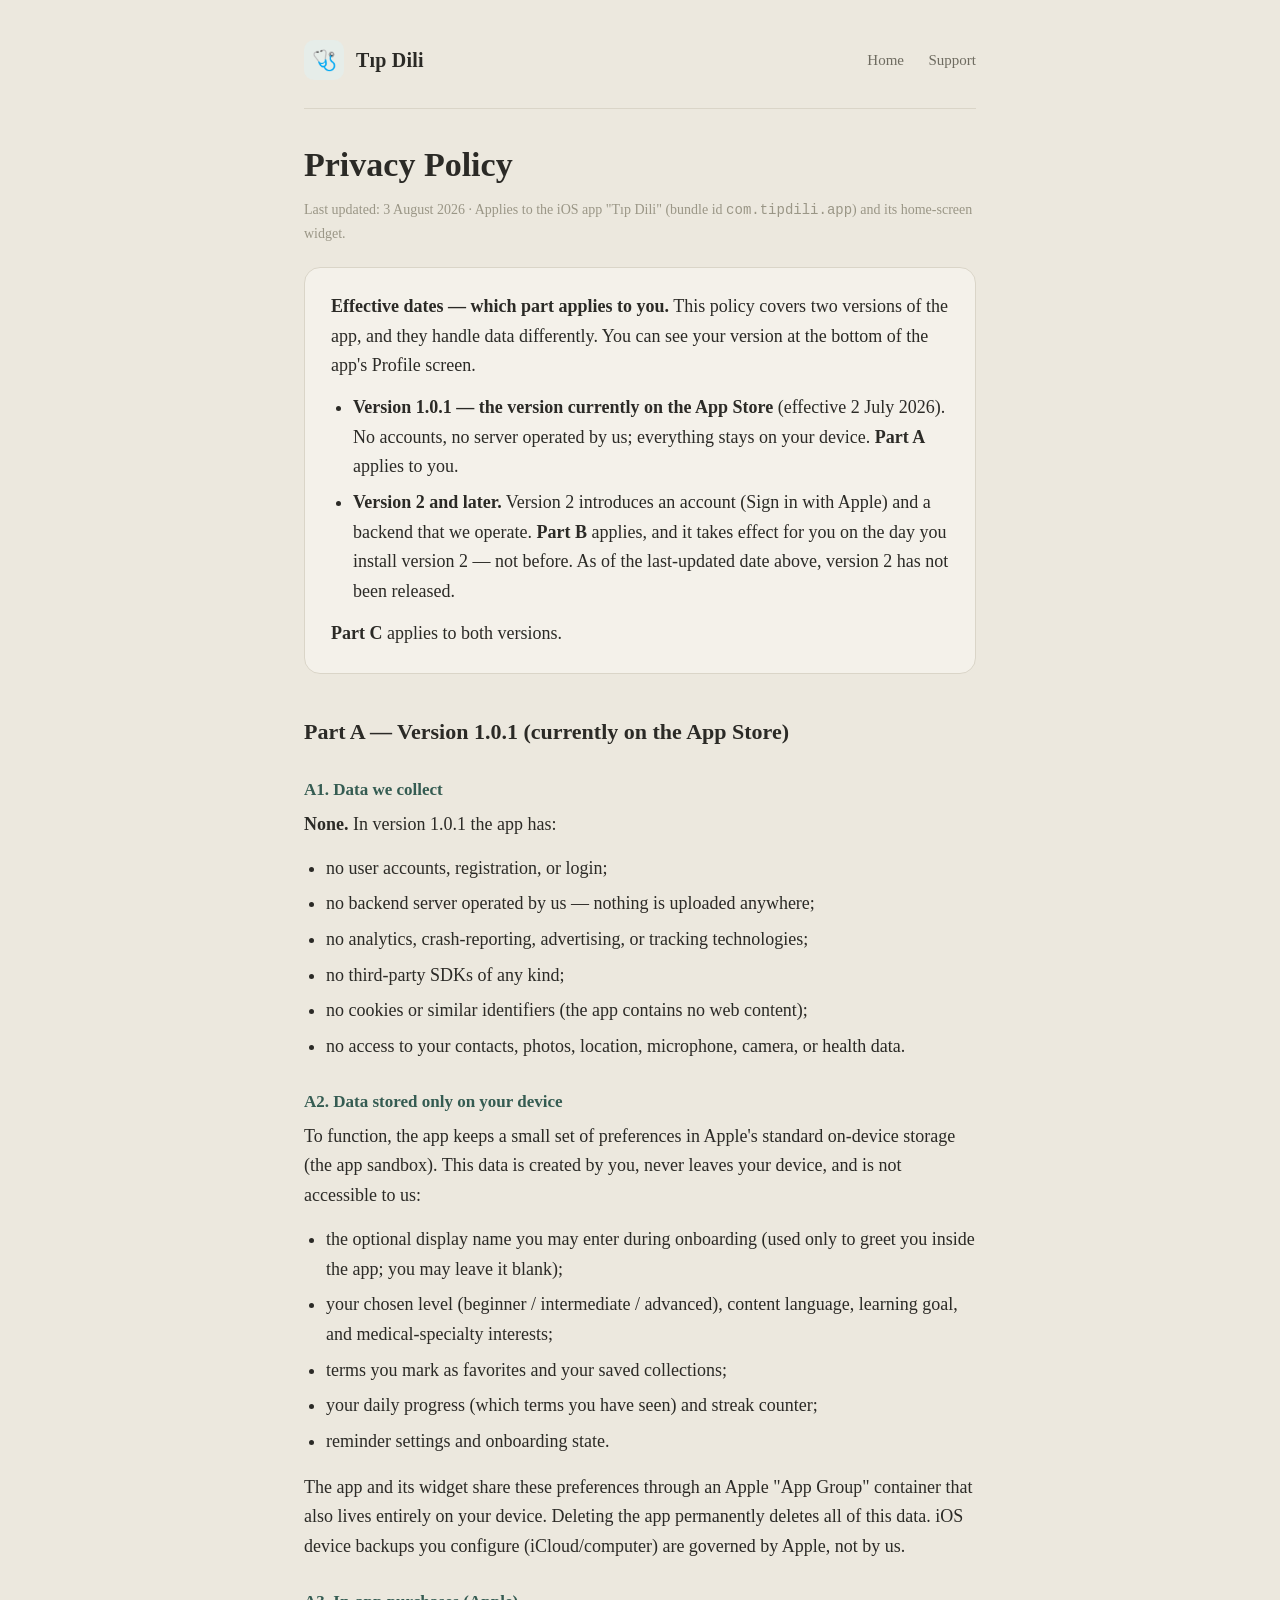
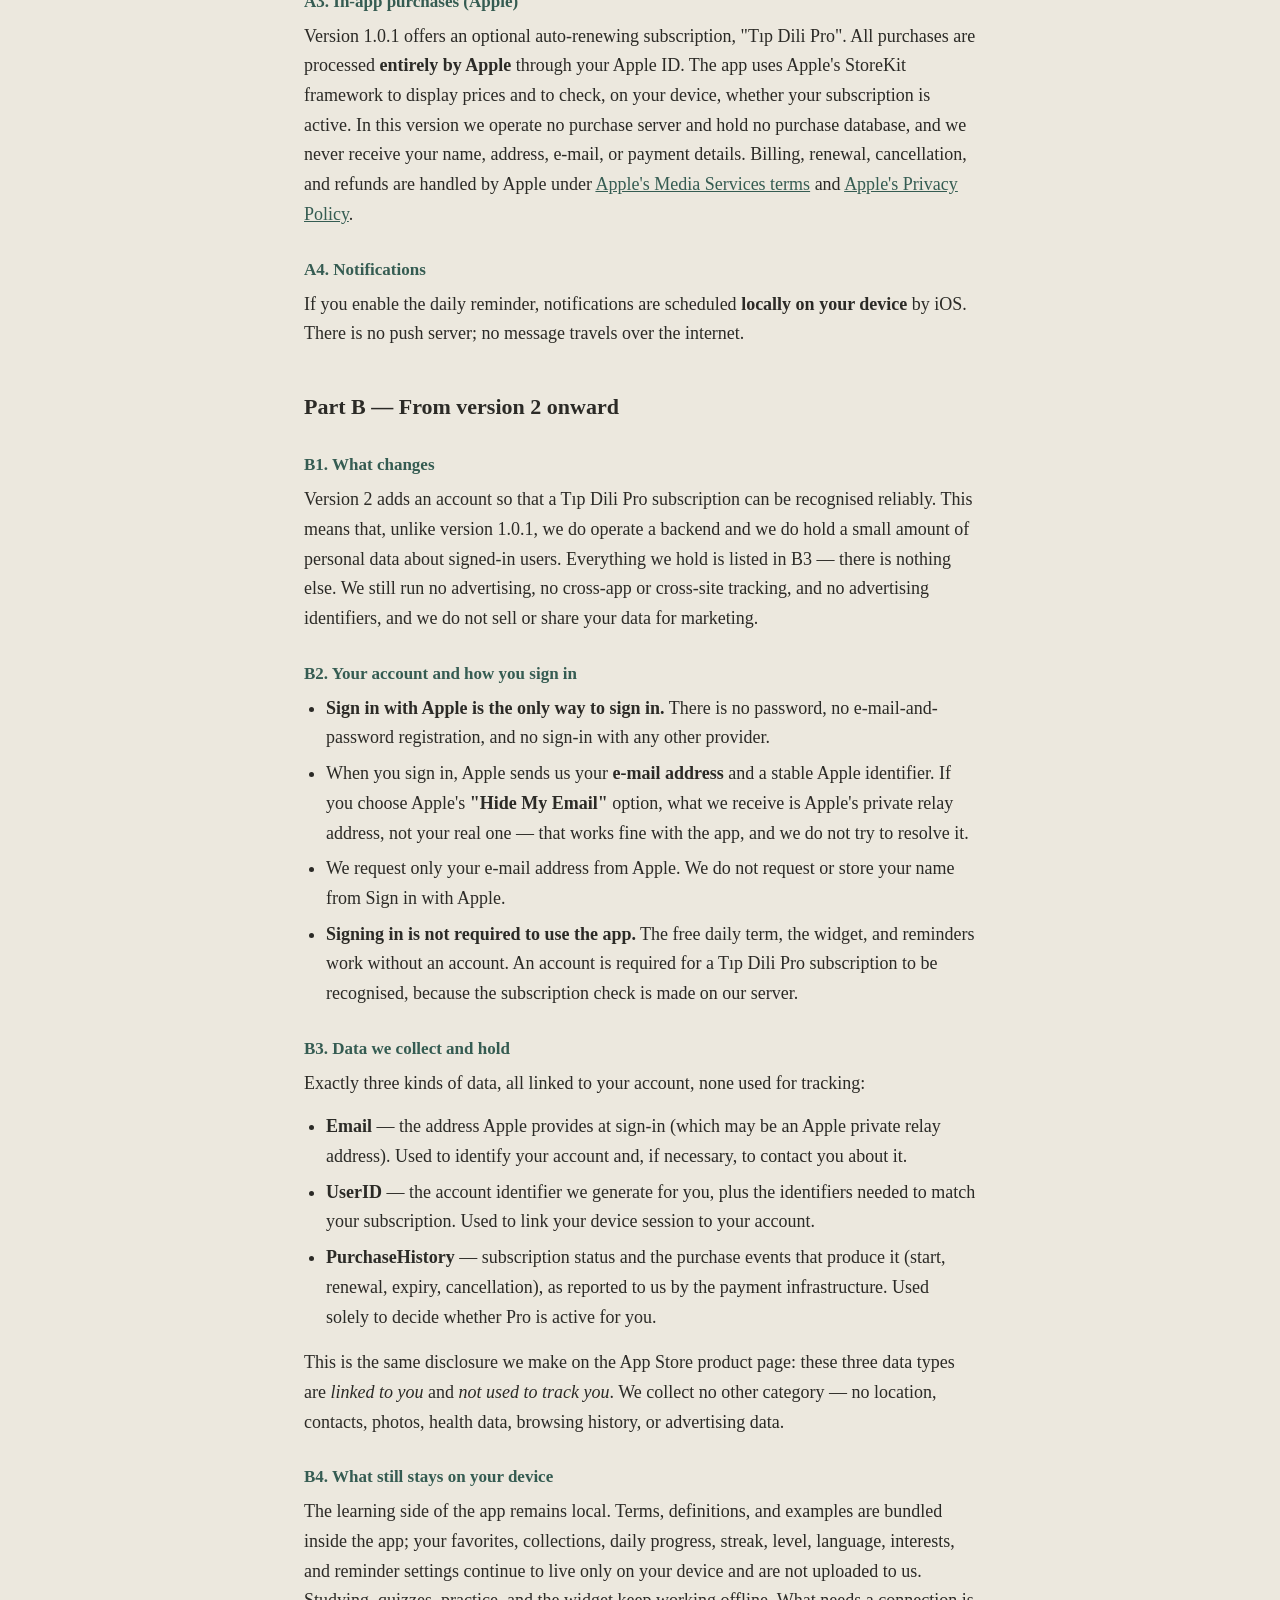
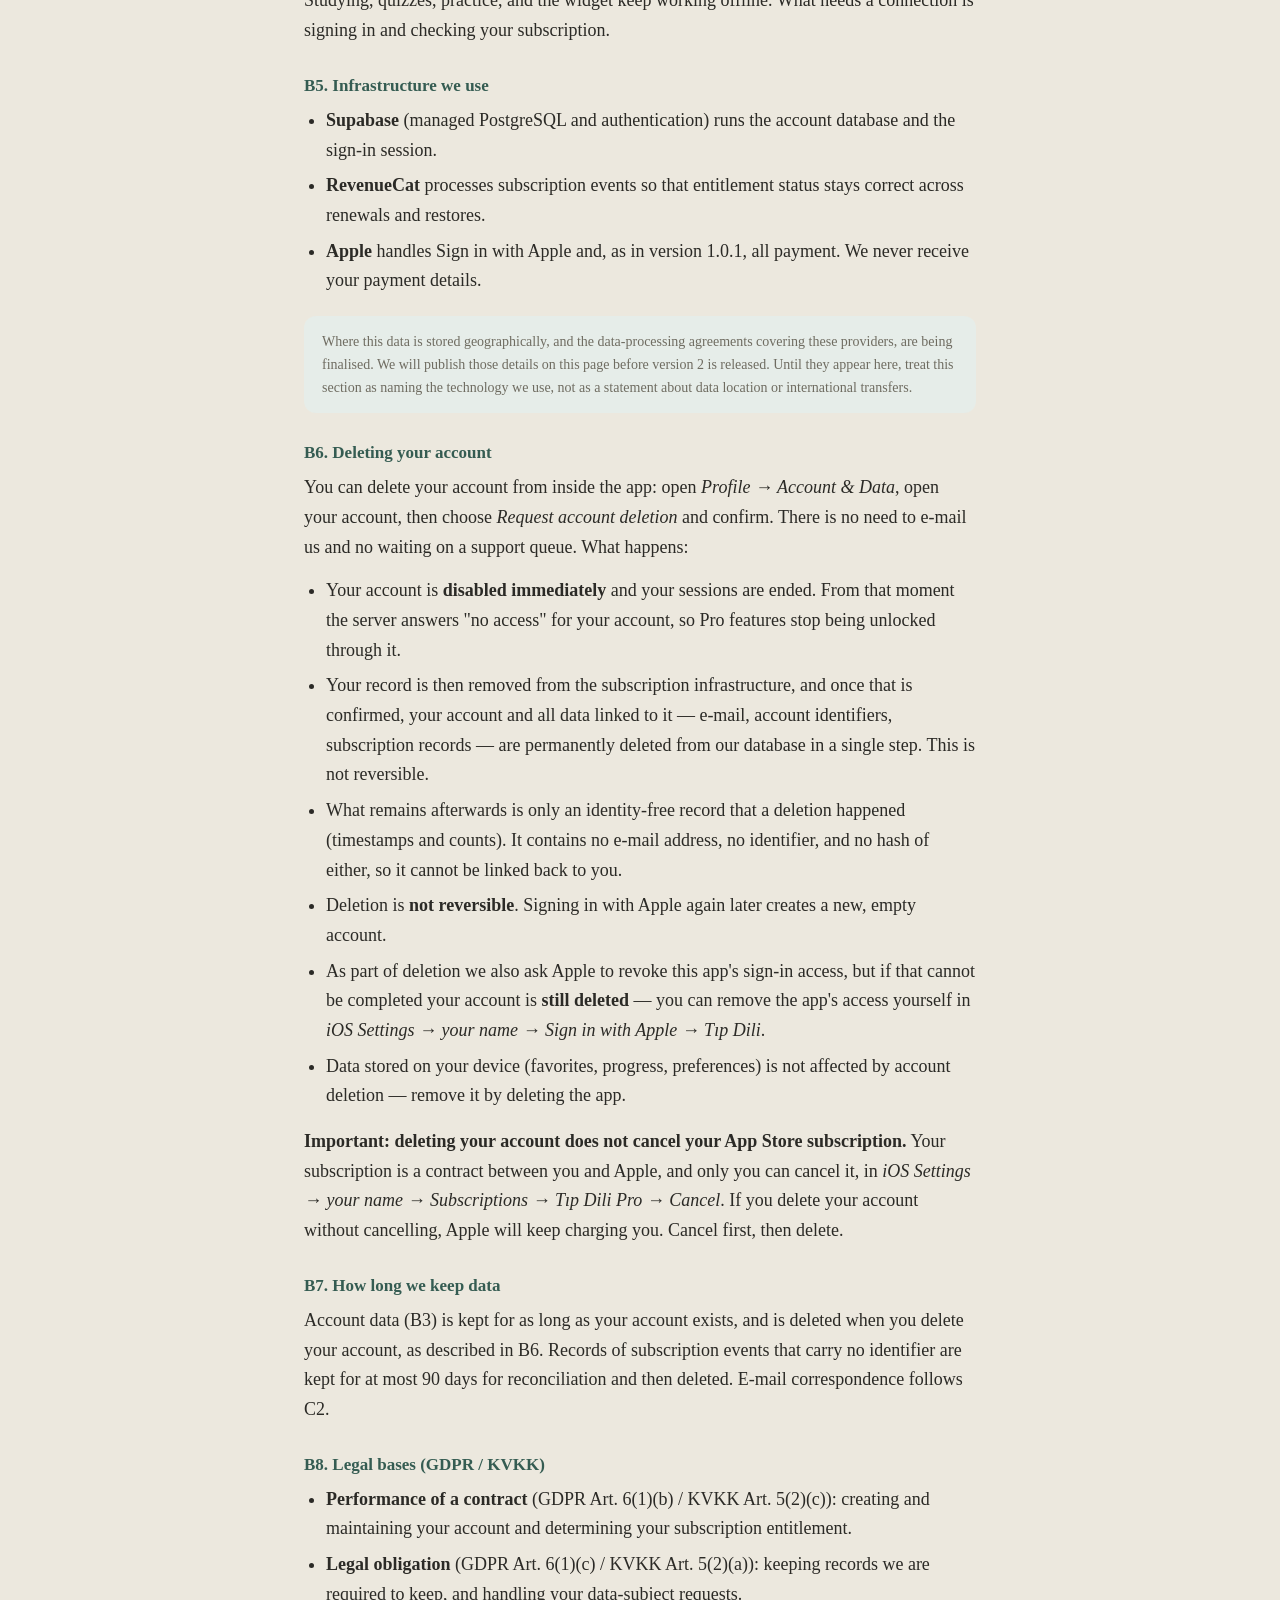
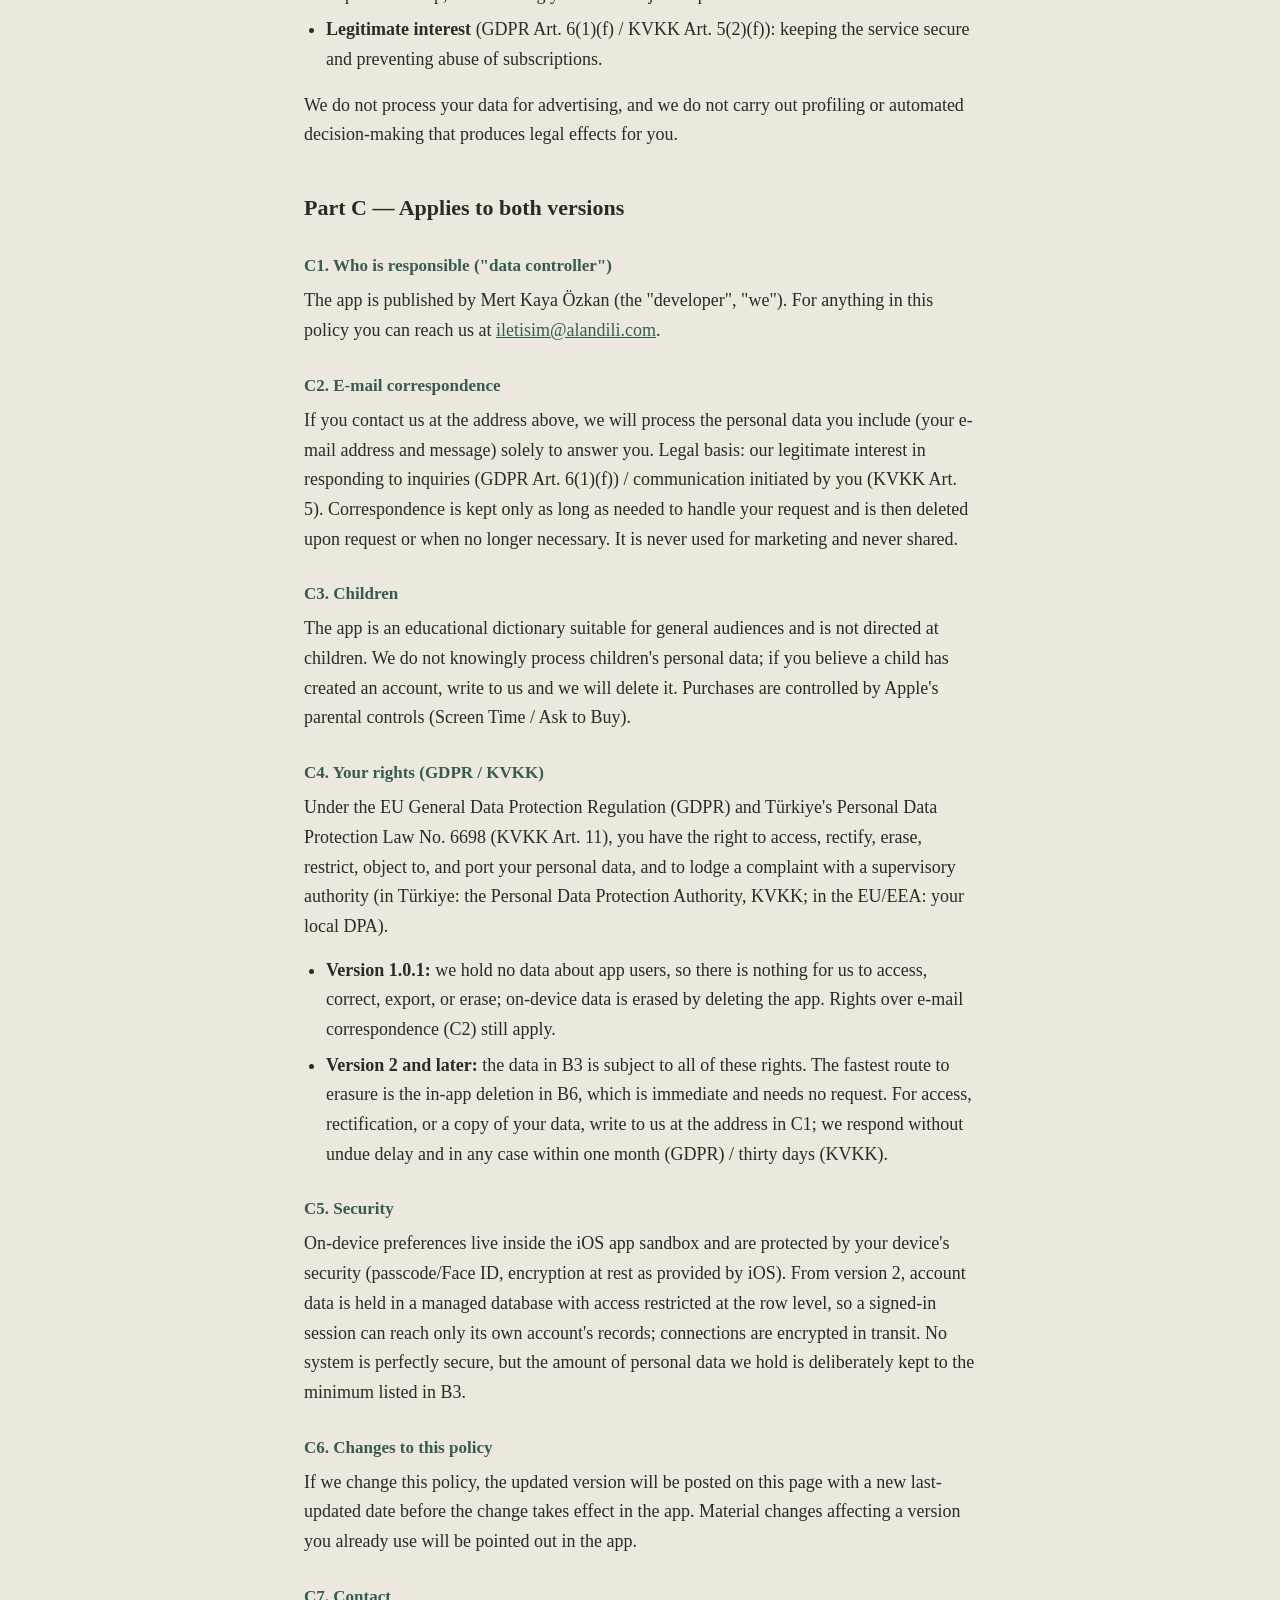
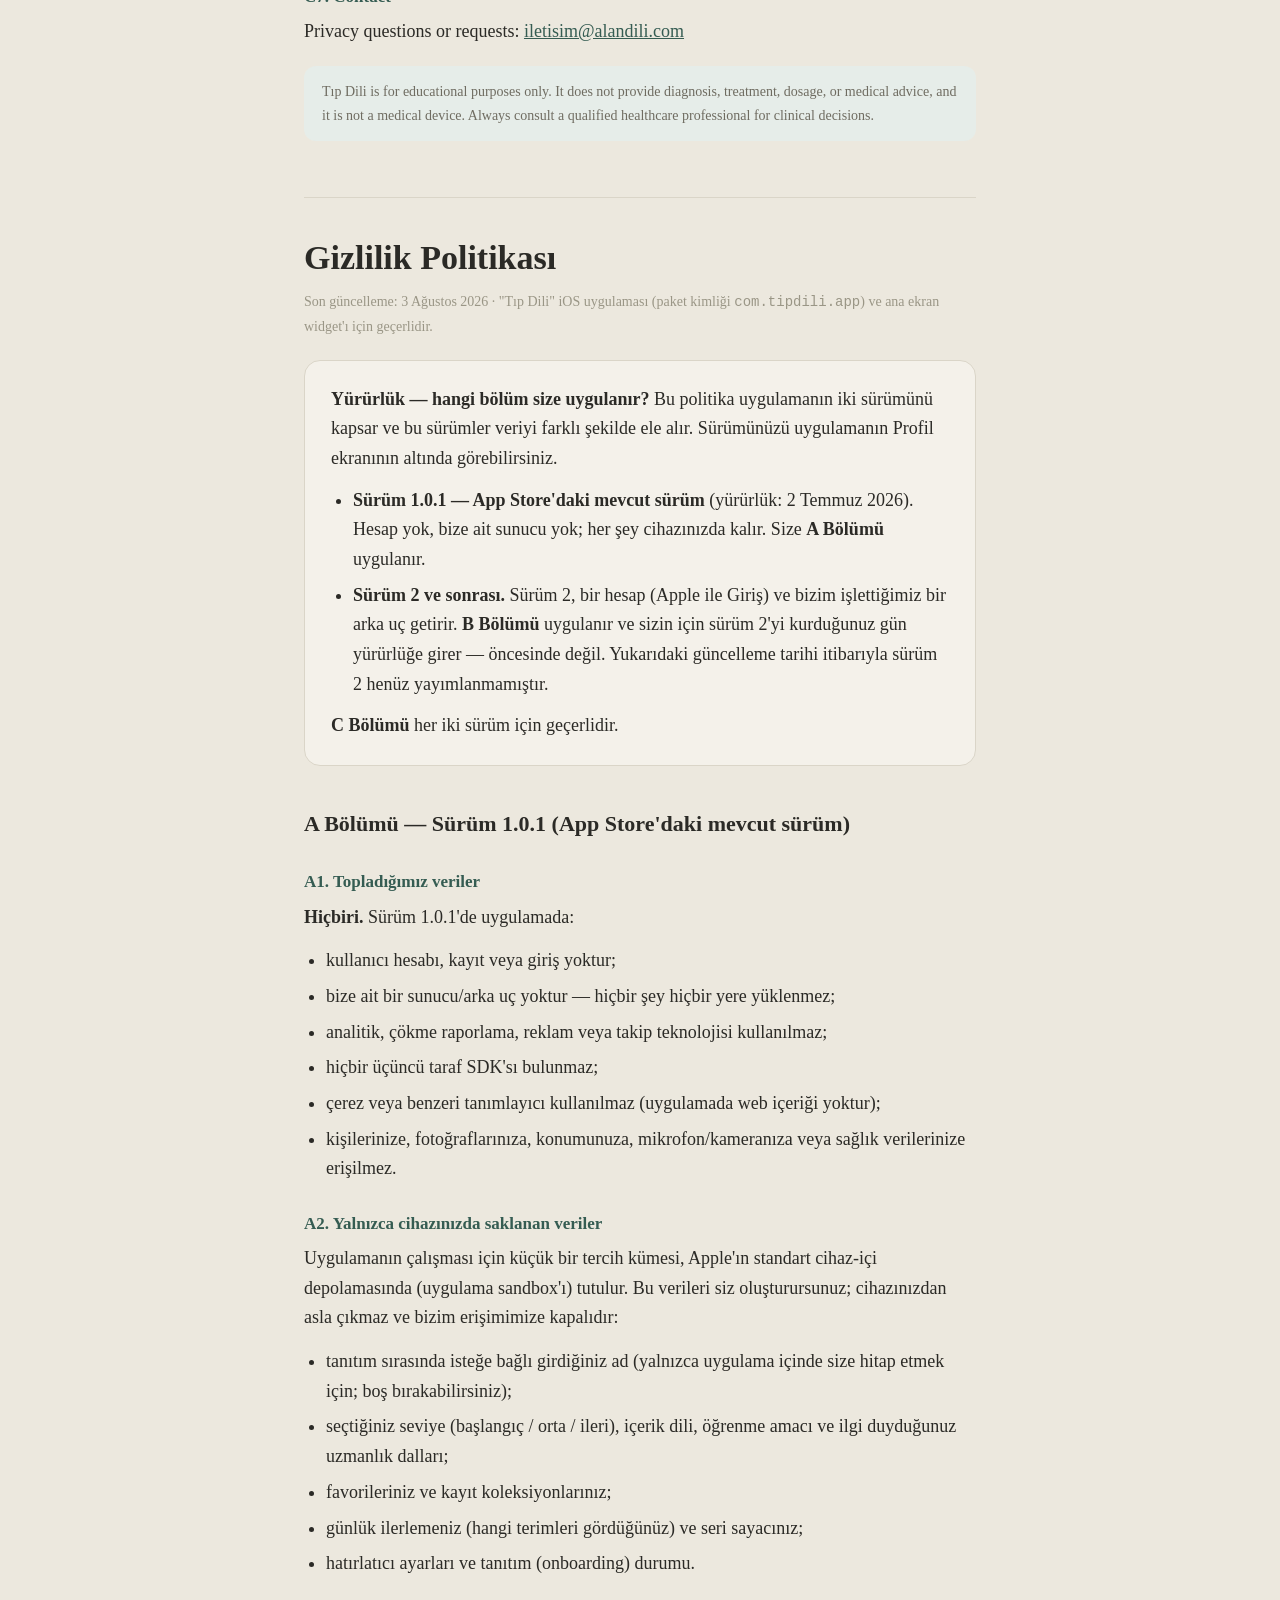
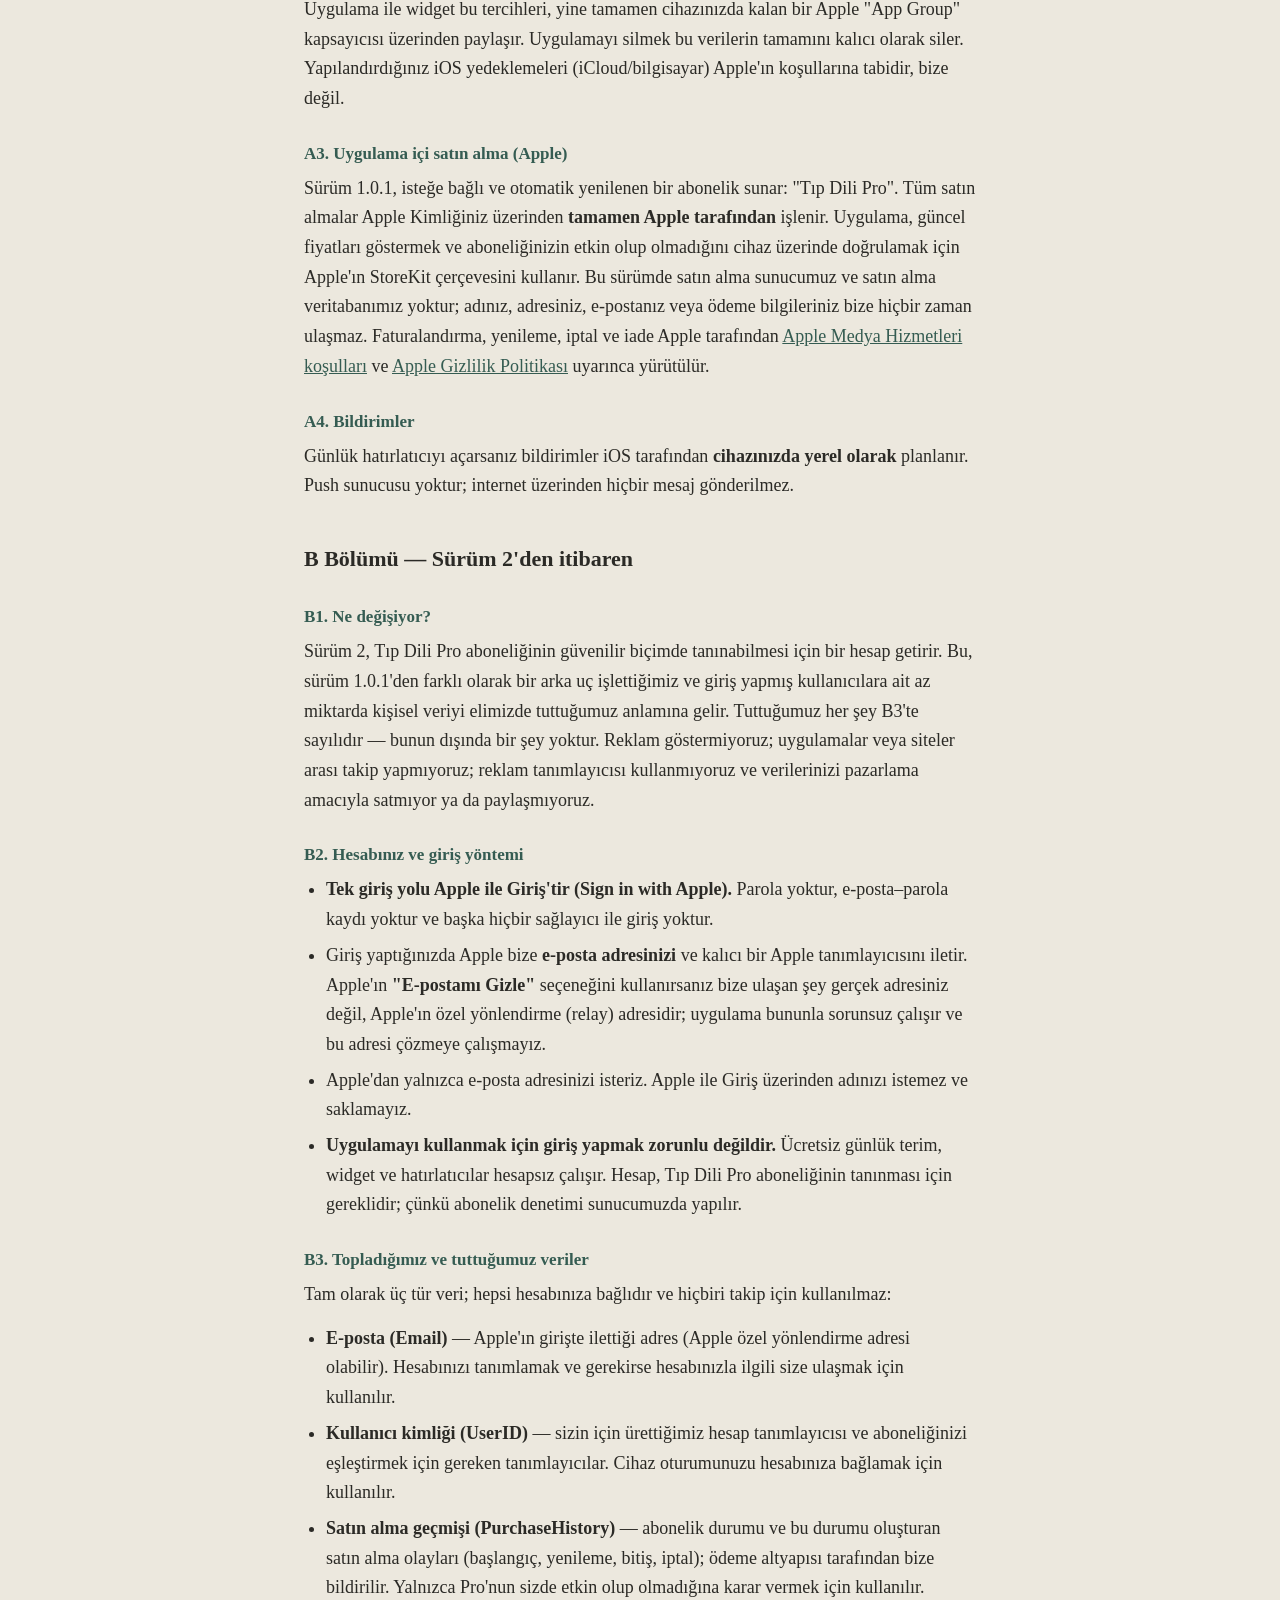
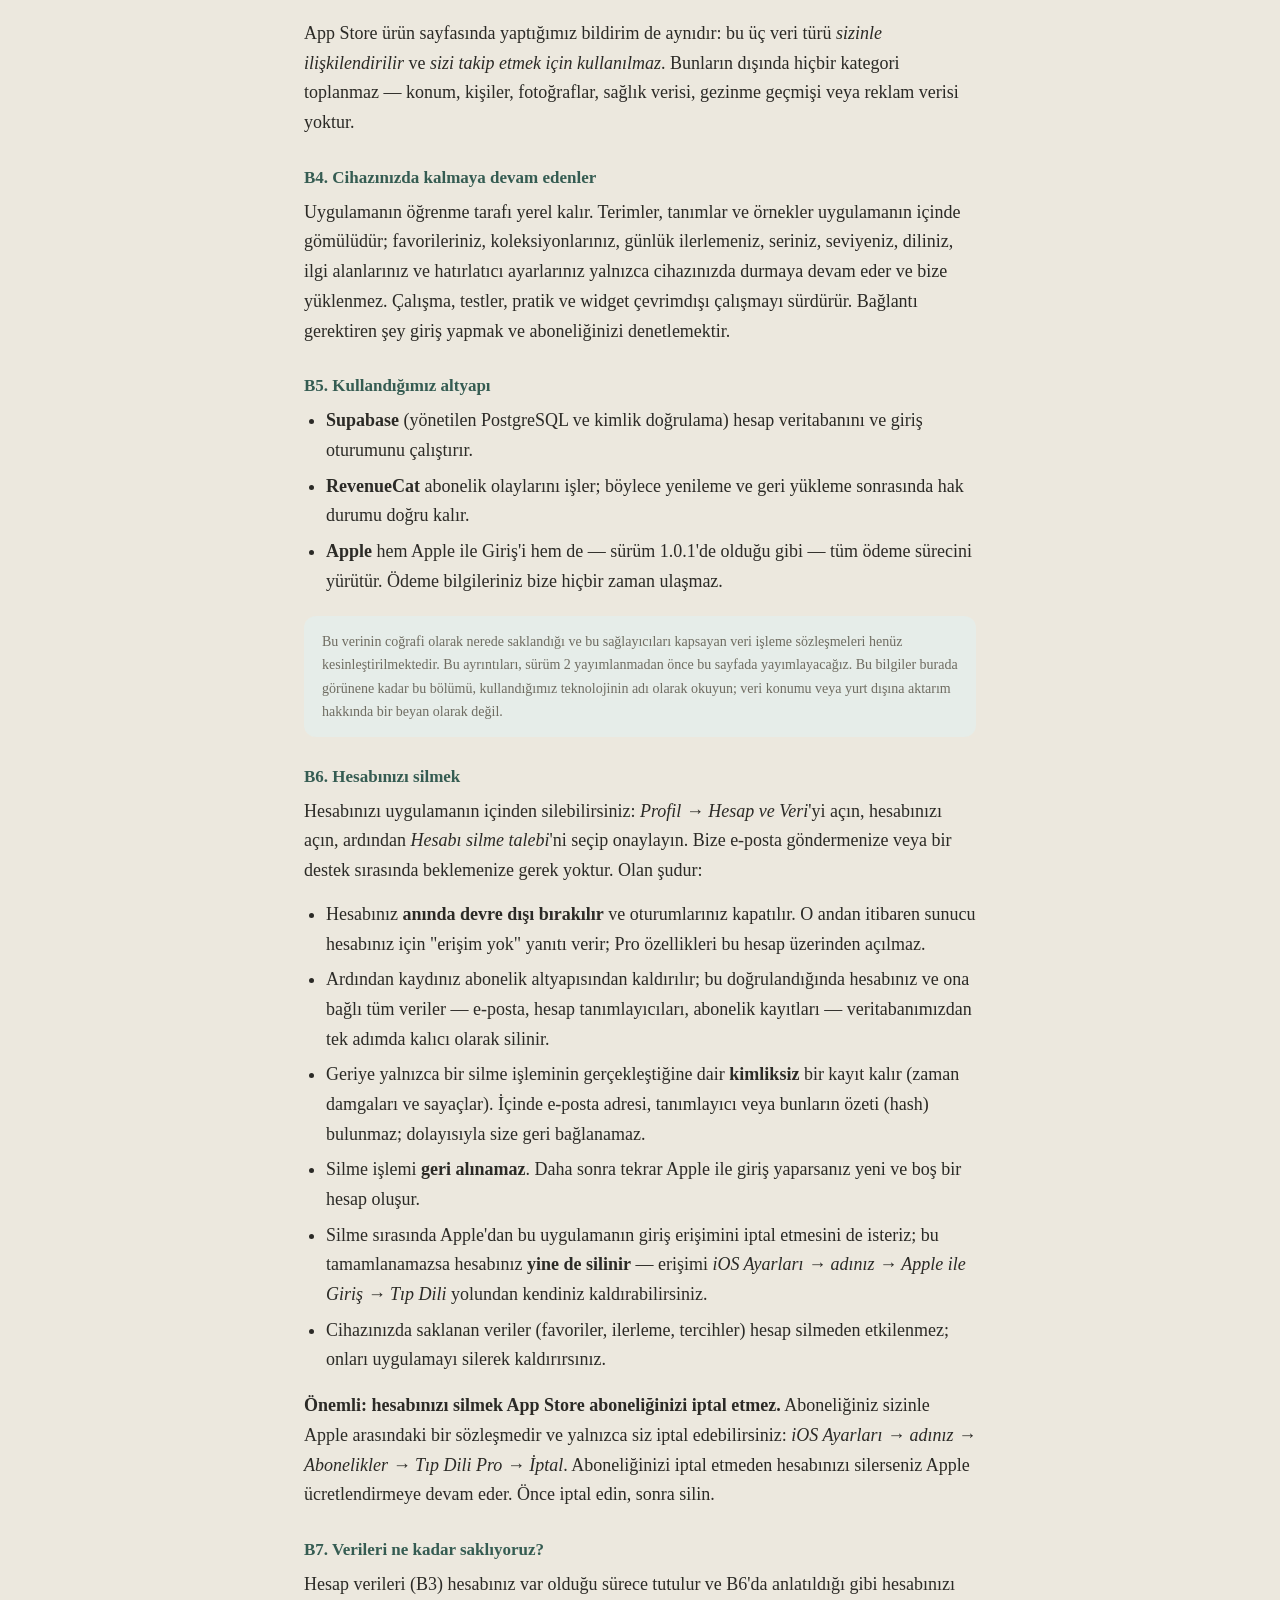
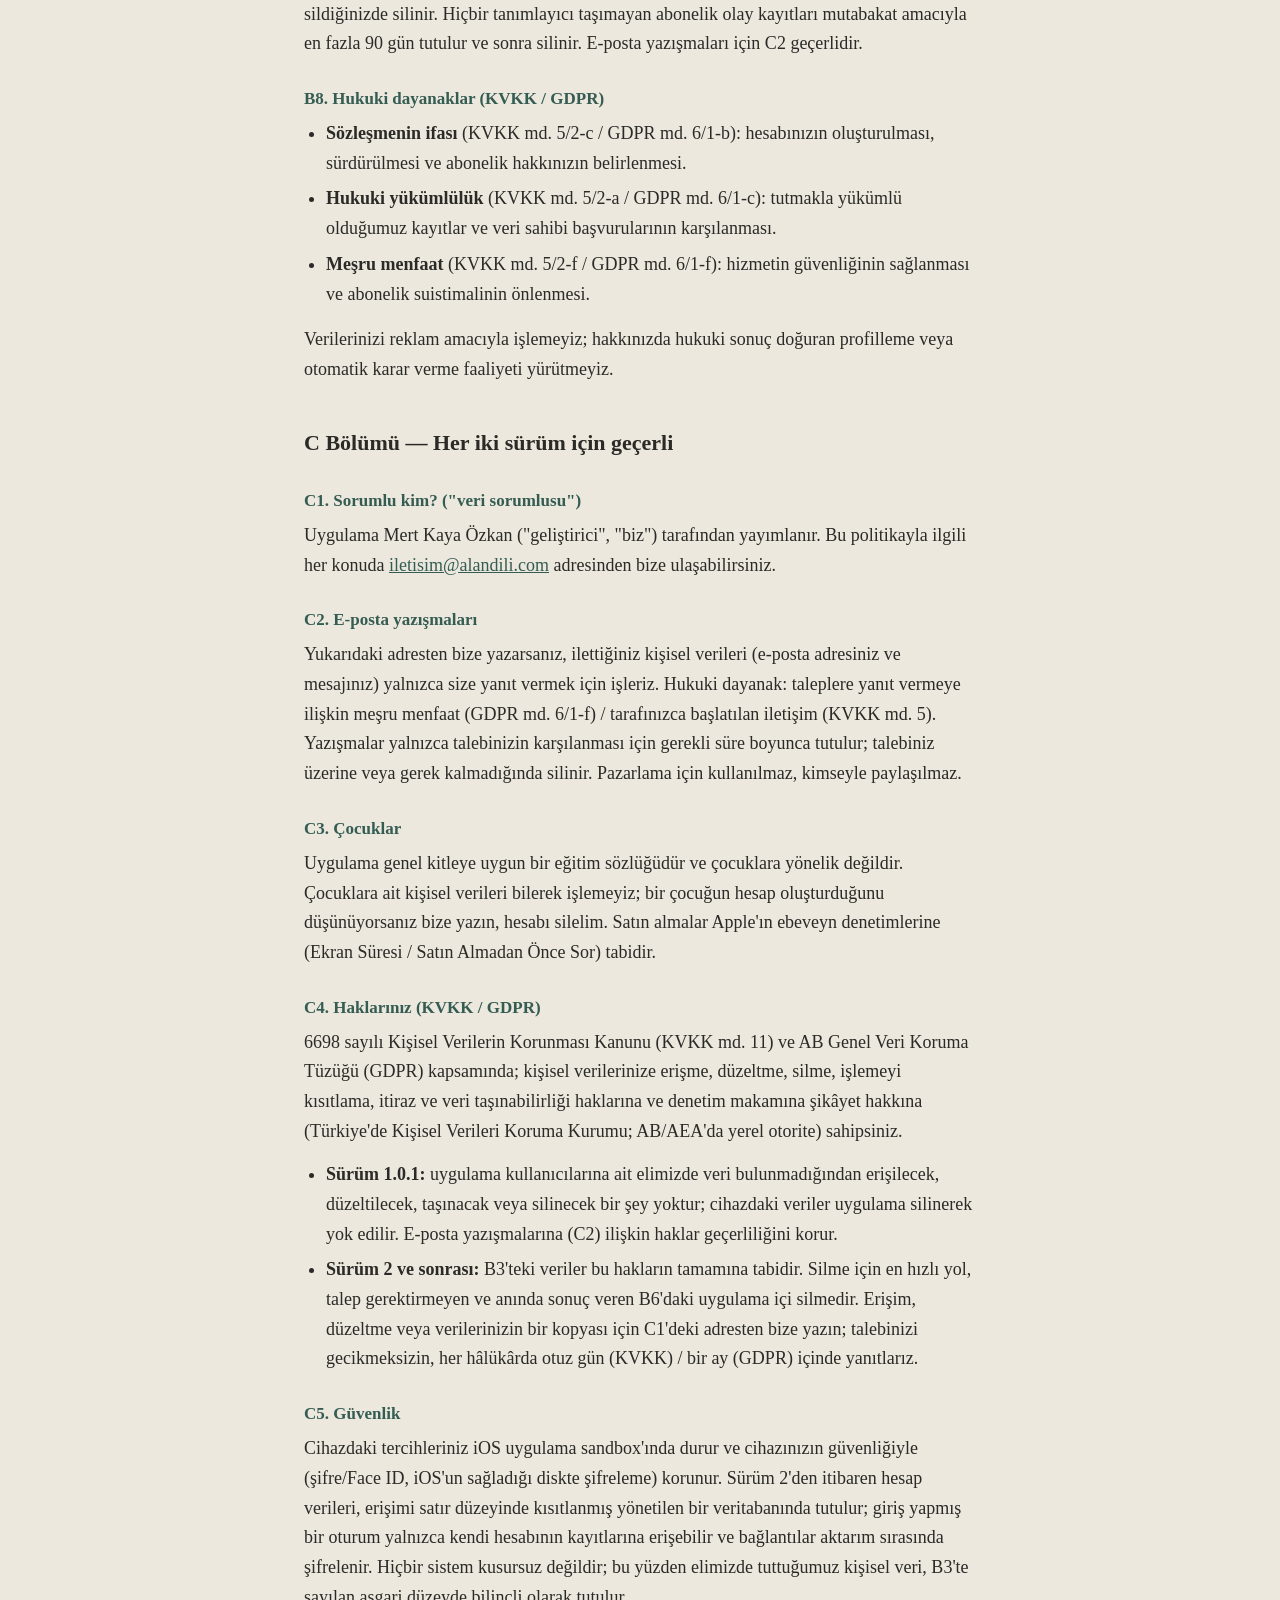
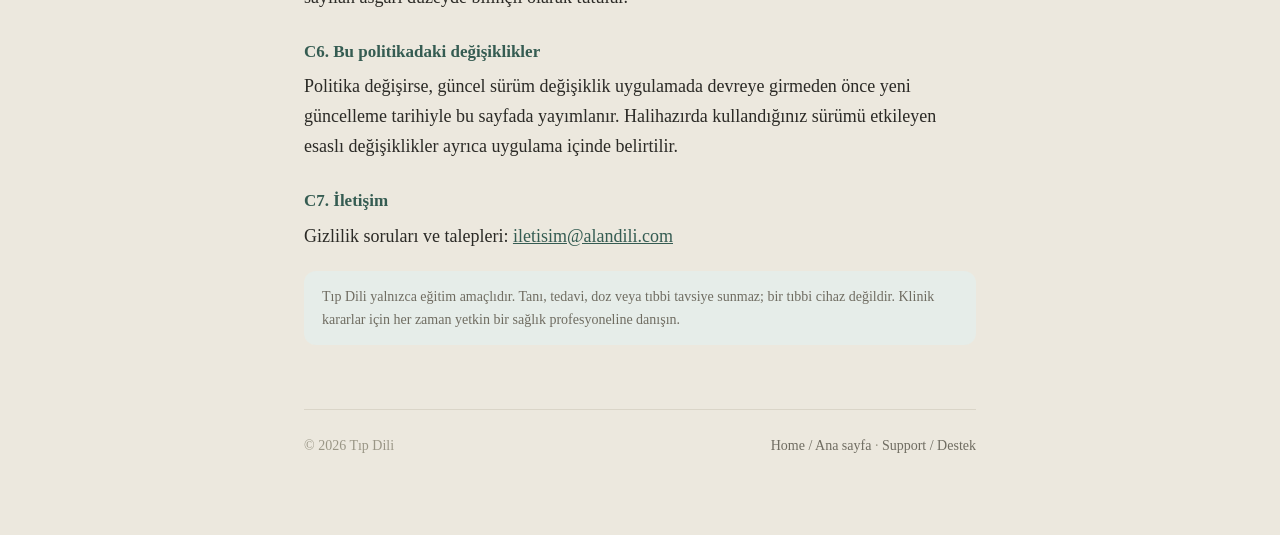
==== privacy.html @ b0d6d2c7 "content: state that deletion completes even if Apple revocation fails D-20260803-12 / Apple TN3194: " ====
<!DOCTYPE html>
<html lang="en">
<head>
  <meta charset="utf-8">
  <meta name="viewport" content="width=device-width, initial-scale=1">
  <title>Privacy Policy — Tıp Dili</title>
  <meta name="description" content="Tıp Dili privacy policy — version 1.0.1 (no accounts, all data on device) and version 2 onward (Sign in with Apple account; e-mail, user ID and purchase history only; no tracking). KVKK &amp; GDPR.">
  <link rel="stylesheet" href="style.css">
</head>
<body>
  <div class="wrap">
    <header class="site">
      <a class="brand" href="index.html">
        <span class="mark">🩺</span>
        <span class="name">Tıp Dili</span>
      </a>
      <nav class="site">
        <a href="index.html">Home</a>
        <a href="support.html">Support</a>
      </nav>
    </header>

    <!-- ENGLISH -->
    <h1>Privacy Policy</h1>
    <p class="faint">Last updated: 3 August 2026 · Applies to the iOS app "Tıp Dili" (bundle id <code>com.tipdili.app</code>) and its home-screen widget.</p>

    <div class="card">
      <p style="margin:0 0 12px"><strong>Effective dates — which part applies to you.</strong> This
        policy covers two versions of the app, and they handle data differently. You can see your
        version at the bottom of the app's Profile screen.</p>
      <ul style="margin:0 0 12px">
        <li><strong>Version 1.0.1 — the version currently on the App Store</strong> (effective
          2 July 2026). No accounts, no server operated by us; everything stays on your device.
          <strong>Part A</strong> applies to you.</li>
        <li><strong>Version 2 and later.</strong> Version 2 introduces an account (Sign in with Apple)
          and a backend that we operate. <strong>Part B</strong> applies, and it takes effect for you
          on the day you install version 2 — not before. As of the last-updated date above, version 2
          has not been released.</li>
      </ul>
      <p style="margin:0"><strong>Part C</strong> applies to both versions.</p>
    </div>

    <h2>Part A — Version 1.0.1 (currently on the App Store)</h2>

    <h3>A1. Data we collect</h3>
    <p><strong>None.</strong> In version 1.0.1 the app has:</p>
    <ul>
      <li>no user accounts, registration, or login;</li>
      <li>no backend server operated by us — nothing is uploaded anywhere;</li>
      <li>no analytics, crash-reporting, advertising, or tracking technologies;</li>
      <li>no third-party SDKs of any kind;</li>
      <li>no cookies or similar identifiers (the app contains no web content);</li>
      <li>no access to your contacts, photos, location, microphone, camera, or health data.</li>
    </ul>

    <h3>A2. Data stored only on your device</h3>
    <p>To function, the app keeps a small set of preferences in Apple's standard on-device storage
      (the app sandbox). This data is created by you, never leaves your device, and is not accessible
      to us:</p>
    <ul>
      <li>the optional display name you may enter during onboarding (used only to greet you inside the app; you may leave it blank);</li>
      <li>your chosen level (beginner / intermediate / advanced), content language, learning goal, and medical-specialty interests;</li>
      <li>terms you mark as favorites and your saved collections;</li>
      <li>your daily progress (which terms you have seen) and streak counter;</li>
      <li>reminder settings and onboarding state.</li>
    </ul>
    <p>The app and its widget share these preferences through an Apple "App Group" container that also
      lives entirely on your device. Deleting the app permanently deletes all of this data. iOS device
      backups you configure (iCloud/computer) are governed by Apple, not by us.</p>

    <h3>A3. In-app purchases (Apple)</h3>
    <p>Version 1.0.1 offers an optional auto-renewing subscription, "Tıp Dili Pro". All purchases are
      processed <strong>entirely by Apple</strong> through your Apple&nbsp;ID. The app uses Apple's
      StoreKit framework to display prices and to check, on your device, whether your subscription is
      active. In this version we operate no purchase server and hold no purchase database, and we never
      receive your name, address, e-mail, or payment details. Billing, renewal, cancellation, and
      refunds are handled by Apple under
      <a href="https://www.apple.com/legal/internet-services/itunes/" target="_blank" rel="noopener">Apple's Media Services terms</a> and
      <a href="https://www.apple.com/legal/privacy/" target="_blank" rel="noopener">Apple's Privacy Policy</a>.</p>

    <h3>A4. Notifications</h3>
    <p>If you enable the daily reminder, notifications are scheduled <strong>locally on your device</strong>
      by iOS. There is no push server; no message travels over the internet.</p>

    <h2>Part B — From version 2 onward</h2>

    <h3>B1. What changes</h3>
    <p>Version 2 adds an account so that a Tıp Dili Pro subscription can be recognised reliably. This
      means that, unlike version 1.0.1, we do operate a backend and we do hold a small amount of
      personal data about signed-in users. Everything we hold is listed in B3 — there is nothing else.
      We still run no advertising, no cross-app or cross-site tracking, and no advertising identifiers,
      and we do not sell or share your data for marketing.</p>

    <h3>B2. Your account and how you sign in</h3>
    <ul>
      <li><strong>Sign in with Apple is the only way to sign in.</strong> There is no password, no
        e-mail-and-password registration, and no sign-in with any other provider.</li>
      <li>When you sign in, Apple sends us your <strong>e-mail address</strong> and a stable Apple
        identifier. If you choose Apple's <strong>"Hide My Email"</strong> option, what we receive is
        Apple's private relay address, not your real one — that works fine with the app, and we do not
        try to resolve it.</li>
      <li>We request only your e-mail address from Apple. We do not request or store your name from
        Sign in with Apple.</li>
      <li><strong>Signing in is not required to use the app.</strong> The free daily term, the widget,
        and reminders work without an account. An account is required for a Tıp Dili Pro subscription
        to be recognised, because the subscription check is made on our server.</li>
    </ul>

    <h3>B3. Data we collect and hold</h3>
    <p>Exactly three kinds of data, all linked to your account, none used for tracking:</p>
    <ul>
      <li><strong>Email</strong> — the address Apple provides at sign-in (which may be an Apple private
        relay address). Used to identify your account and, if necessary, to contact you about it.</li>
      <li><strong>UserID</strong> — the account identifier we generate for you, plus the identifiers
        needed to match your subscription. Used to link your device session to your account.</li>
      <li><strong>PurchaseHistory</strong> — subscription status and the purchase events that produce
        it (start, renewal, expiry, cancellation), as reported to us by the payment infrastructure.
        Used solely to decide whether Pro is active for you.</li>
    </ul>
    <p>This is the same disclosure we make on the App Store product page: these three data types are
      <em>linked to you</em> and <em>not used to track you</em>. We collect no other category — no
      location, contacts, photos, health data, browsing history, or advertising data.</p>

    <h3>B4. What still stays on your device</h3>
    <p>The learning side of the app remains local. Terms, definitions, and examples are bundled inside
      the app; your favorites, collections, daily progress, streak, level, language, interests, and
      reminder settings continue to live only on your device and are not uploaded to us. Studying,
      quizzes, practice, and the widget keep working offline. What needs a connection is signing in
      and checking your subscription.</p>

    <h3>B5. Infrastructure we use</h3>
    <ul>
      <li><strong>Supabase</strong> (managed PostgreSQL and authentication) runs the account database
        and the sign-in session.</li>
      <li><strong>RevenueCat</strong> processes subscription events so that entitlement status stays
        correct across renewals and restores.</li>
      <li><strong>Apple</strong> handles Sign in with Apple and, as in version 1.0.1, all payment.
        We never receive your payment details.</li>
    </ul>
    <div class="note">
      Where this data is stored geographically, and the data-processing agreements covering these
      providers, are being finalised. We will publish those details on this page before version 2 is
      released. Until they appear here, treat this section as naming the technology we use, not as a
      statement about data location or international transfers.
    </div>

    <h3>B6. Deleting your account</h3>
    <p>You can delete your account from inside the app: open <em>Profile → Account &amp; Data</em>, open
      your account, then choose <em>Request account deletion</em> and confirm. There is no need to
      e-mail us and no waiting on a support queue. What happens:</p>
    <ul>
      <li>Your account is <strong>disabled immediately</strong> and your sessions are ended. From that
        moment the server answers "no access" for your account, so Pro features stop being unlocked
        through it.</li>
      <li>Your record is then removed from the subscription infrastructure, and once that is confirmed,
        your account and all data linked to it — e-mail, account identifiers, subscription records —
        are permanently deleted from our database in a single step. This is not reversible.</li>
      <li>What remains afterwards is only an identity-free record that a deletion happened (timestamps
        and counts). It contains no e-mail address, no identifier, and no hash of either, so it cannot
        be linked back to you.</li>
      <li>Deletion is <strong>not reversible</strong>. Signing in with Apple again later creates a new,
        empty account.</li>
      <li>As part of deletion we also ask Apple to revoke this app's sign-in access, but if that cannot
        be completed your account is <strong>still deleted</strong> — you can remove the app's access
        yourself in <em>iOS Settings → your name → Sign in with Apple → Tıp Dili</em>.</li>
      <li>Data stored on your device (favorites, progress, preferences) is not affected by account
        deletion — remove it by deleting the app.</li>
    </ul>
    <p><strong>Important: deleting your account does not cancel your App Store subscription.</strong>
      Your subscription is a contract between you and Apple, and only you can cancel it, in
      <em>iOS Settings → your name → Subscriptions → Tıp Dili Pro → Cancel</em>. If you delete your
      account without cancelling, Apple will keep charging you. Cancel first, then delete.</p>

    <h3>B7. How long we keep data</h3>
    <p>Account data (B3) is kept for as long as your account exists, and is deleted when you delete
      your account, as described in B6. Records of subscription events that carry no identifier are
      kept for at most 90 days for reconciliation and then deleted. E-mail correspondence follows
      C2.</p>

    <h3>B8. Legal bases (GDPR / KVKK)</h3>
    <ul>
      <li><strong>Performance of a contract</strong> (GDPR Art. 6(1)(b) / KVKK Art. 5(2)(c)): creating
        and maintaining your account and determining your subscription entitlement.</li>
      <li><strong>Legal obligation</strong> (GDPR Art. 6(1)(c) / KVKK Art. 5(2)(a)): keeping records we
        are required to keep, and handling your data-subject requests.</li>
      <li><strong>Legitimate interest</strong> (GDPR Art. 6(1)(f) / KVKK Art. 5(2)(f)): keeping the
        service secure and preventing abuse of subscriptions.</li>
    </ul>
    <p>We do not process your data for advertising, and we do not carry out profiling or automated
      decision-making that produces legal effects for you.</p>

    <h2>Part C — Applies to both versions</h2>

    <h3>C1. Who is responsible ("data controller")</h3>
    <p>The app is published by Mert Kaya Özkan (the "developer", "we"). For anything in this policy you
      can reach us at <a href="mailto:iletisim@alandili.com">iletisim@alandili.com</a>.</p>

    <h3>C2. E-mail correspondence</h3>
    <p>If you contact us at the address above, we will process the personal data you include (your
      e-mail address and message) solely to answer you. Legal basis: our legitimate interest in
      responding to inquiries (GDPR Art. 6(1)(f)) / communication initiated by you (KVKK Art. 5).
      Correspondence is kept only as long as needed to handle your request and is then deleted upon
      request or when no longer necessary. It is never used for marketing and never shared.</p>

    <h3>C3. Children</h3>
    <p>The app is an educational dictionary suitable for general audiences and is not directed at
      children. We do not knowingly process children's personal data; if you believe a child has
      created an account, write to us and we will delete it. Purchases are controlled by Apple's
      parental controls (Screen Time / Ask to Buy).</p>

    <h3>C4. Your rights (GDPR / KVKK)</h3>
    <p>Under the EU General Data Protection Regulation (GDPR) and Türkiye's Personal Data Protection
      Law No. 6698 (KVKK Art. 11), you have the right to access, rectify, erase, restrict, object to,
      and port your personal data, and to lodge a complaint with a supervisory authority (in Türkiye:
      the Personal Data Protection Authority, KVKK; in the EU/EEA: your local DPA).</p>
    <ul>
      <li><strong>Version 1.0.1:</strong> we hold no data about app users, so there is nothing for us
        to access, correct, export, or erase; on-device data is erased by deleting the app. Rights over
        e-mail correspondence (C2) still apply.</li>
      <li><strong>Version 2 and later:</strong> the data in B3 is subject to all of these rights. The
        fastest route to erasure is the in-app deletion in B6, which is immediate and needs no request.
        For access, rectification, or a copy of your data, write to us at the address in C1; we respond
        without undue delay and in any case within one month (GDPR) / thirty days (KVKK).</li>
    </ul>

    <h3>C5. Security</h3>
    <p>On-device preferences live inside the iOS app sandbox and are protected by your device's security
      (passcode/Face&nbsp;ID, encryption at rest as provided by iOS). From version 2, account data is
      held in a managed database with access restricted at the row level, so a signed-in session can
      reach only its own account's records; connections are encrypted in transit. No system is
      perfectly secure, but the amount of personal data we hold is deliberately kept to the minimum
      listed in B3.</p>

    <h3>C6. Changes to this policy</h3>
    <p>If we change this policy, the updated version will be posted on this page with a new
      last-updated date before the change takes effect in the app. Material changes affecting a version
      you already use will be pointed out in the app.</p>

    <h3>C7. Contact</h3>
    <p>Privacy questions or requests: <a href="mailto:iletisim@alandili.com">iletisim@alandili.com</a></p>

    <div class="note">
      Tıp Dili is for educational purposes only. It does not provide diagnosis, treatment, dosage, or
      medical advice, and it is not a medical device. Always consult a qualified healthcare
      professional for clinical decisions.
    </div>

    <hr class="lang-divider">

    <!-- TÜRKÇE -->
    <h1 style="margin-top:40px">Gizlilik Politikası</h1>
    <p class="faint">Son güncelleme: 3 Ağustos 2026 · "Tıp Dili" iOS uygulaması (paket kimliği <code>com.tipdili.app</code>) ve ana ekran widget'ı için geçerlidir.</p>

    <div class="card">
      <p style="margin:0 0 12px"><strong>Yürürlük — hangi bölüm size uygulanır?</strong> Bu politika
        uygulamanın iki sürümünü kapsar ve bu sürümler veriyi farklı şekilde ele alır. Sürümünüzü
        uygulamanın Profil ekranının altında görebilirsiniz.</p>
      <ul style="margin:0 0 12px">
        <li><strong>Sürüm 1.0.1 — App Store'daki mevcut sürüm</strong> (yürürlük: 2 Temmuz 2026).
          Hesap yok, bize ait sunucu yok; her şey cihazınızda kalır. Size <strong>A Bölümü</strong>
          uygulanır.</li>
        <li><strong>Sürüm 2 ve sonrası.</strong> Sürüm 2, bir hesap (Apple ile Giriş) ve bizim
          işlettiğimiz bir arka uç getirir. <strong>B Bölümü</strong> uygulanır ve sizin için sürüm 2'yi
          kurduğunuz gün yürürlüğe girer — öncesinde değil. Yukarıdaki güncelleme tarihi itibarıyla
          sürüm 2 henüz yayımlanmamıştır.</li>
      </ul>
      <p style="margin:0"><strong>C Bölümü</strong> her iki sürüm için geçerlidir.</p>
    </div>

    <h2>A Bölümü — Sürüm 1.0.1 (App Store'daki mevcut sürüm)</h2>

    <h3>A1. Topladığımız veriler</h3>
    <p><strong>Hiçbiri.</strong> Sürüm 1.0.1'de uygulamada:</p>
    <ul>
      <li>kullanıcı hesabı, kayıt veya giriş yoktur;</li>
      <li>bize ait bir sunucu/arka uç yoktur — hiçbir şey hiçbir yere yüklenmez;</li>
      <li>analitik, çökme raporlama, reklam veya takip teknolojisi kullanılmaz;</li>
      <li>hiçbir üçüncü taraf SDK'sı bulunmaz;</li>
      <li>çerez veya benzeri tanımlayıcı kullanılmaz (uygulamada web içeriği yoktur);</li>
      <li>kişilerinize, fotoğraflarınıza, konumunuza, mikrofon/kameranıza veya sağlık verilerinize erişilmez.</li>
    </ul>

    <h3>A2. Yalnızca cihazınızda saklanan veriler</h3>
    <p>Uygulamanın çalışması için küçük bir tercih kümesi, Apple'ın standart cihaz-içi depolamasında
      (uygulama sandbox'ı) tutulur. Bu verileri siz oluşturursunuz; cihazınızdan asla çıkmaz ve bizim
      erişimimize kapalıdır:</p>
    <ul>
      <li>tanıtım sırasında isteğe bağlı girdiğiniz ad (yalnızca uygulama içinde size hitap etmek için; boş bırakabilirsiniz);</li>
      <li>seçtiğiniz seviye (başlangıç / orta / ileri), içerik dili, öğrenme amacı ve ilgi duyduğunuz uzmanlık dalları;</li>
      <li>favorileriniz ve kayıt koleksiyonlarınız;</li>
      <li>günlük ilerlemeniz (hangi terimleri gördüğünüz) ve seri sayacınız;</li>
      <li>hatırlatıcı ayarları ve tanıtım (onboarding) durumu.</li>
    </ul>
    <p>Uygulama ile widget bu tercihleri, yine tamamen cihazınızda kalan bir Apple "App Group"
      kapsayıcısı üzerinden paylaşır. Uygulamayı silmek bu verilerin tamamını kalıcı olarak siler.
      Yapılandırdığınız iOS yedeklemeleri (iCloud/bilgisayar) Apple'ın koşullarına tabidir, bize değil.</p>

    <h3>A3. Uygulama içi satın alma (Apple)</h3>
    <p>Sürüm 1.0.1, isteğe bağlı ve otomatik yenilenen bir abonelik sunar: "Tıp Dili Pro". Tüm satın
      almalar Apple&nbsp;Kimliğiniz üzerinden <strong>tamamen Apple tarafından</strong> işlenir.
      Uygulama, güncel fiyatları göstermek ve aboneliğinizin etkin olup olmadığını cihaz üzerinde
      doğrulamak için Apple'ın StoreKit çerçevesini kullanır. Bu sürümde satın alma sunucumuz ve satın
      alma veritabanımız yoktur; adınız, adresiniz, e-postanız veya ödeme bilgileriniz bize hiçbir zaman
      ulaşmaz. Faturalandırma, yenileme, iptal ve iade Apple tarafından
      <a href="https://www.apple.com/legal/internet-services/itunes/" target="_blank" rel="noopener">Apple Medya Hizmetleri koşulları</a> ve
      <a href="https://www.apple.com/legal/privacy/" target="_blank" rel="noopener">Apple Gizlilik Politikası</a> uyarınca yürütülür.</p>

    <h3>A4. Bildirimler</h3>
    <p>Günlük hatırlatıcıyı açarsanız bildirimler iOS tarafından <strong>cihazınızda yerel olarak</strong>
      planlanır. Push sunucusu yoktur; internet üzerinden hiçbir mesaj gönderilmez.</p>

    <h2>B Bölümü — Sürüm 2'den itibaren</h2>

    <h3>B1. Ne değişiyor?</h3>
    <p>Sürüm 2, Tıp Dili Pro aboneliğinin güvenilir biçimde tanınabilmesi için bir hesap getirir. Bu,
      sürüm 1.0.1'den farklı olarak bir arka uç işlettiğimiz ve giriş yapmış kullanıcılara ait az
      miktarda kişisel veriyi elimizde tuttuğumuz anlamına gelir. Tuttuğumuz her şey B3'te sayılıdır —
      bunun dışında bir şey yoktur. Reklam göstermiyoruz; uygulamalar veya siteler arası takip
      yapmıyoruz; reklam tanımlayıcısı kullanmıyoruz ve verilerinizi pazarlama amacıyla satmıyor ya da
      paylaşmıyoruz.</p>

    <h3>B2. Hesabınız ve giriş yöntemi</h3>
    <ul>
      <li><strong>Tek giriş yolu Apple ile Giriş'tir (Sign in with Apple).</strong> Parola yoktur,
        e-posta–parola kaydı yoktur ve başka hiçbir sağlayıcı ile giriş yoktur.</li>
      <li>Giriş yaptığınızda Apple bize <strong>e-posta adresinizi</strong> ve kalıcı bir Apple
        tanımlayıcısını iletir. Apple'ın <strong>"E-postamı Gizle"</strong> seçeneğini kullanırsanız
        bize ulaşan şey gerçek adresiniz değil, Apple'ın özel yönlendirme (relay) adresidir; uygulama
        bununla sorunsuz çalışır ve bu adresi çözmeye çalışmayız.</li>
      <li>Apple'dan yalnızca e-posta adresinizi isteriz. Apple ile Giriş üzerinden adınızı istemez ve
        saklamayız.</li>
      <li><strong>Uygulamayı kullanmak için giriş yapmak zorunlu değildir.</strong> Ücretsiz günlük
        terim, widget ve hatırlatıcılar hesapsız çalışır. Hesap, Tıp Dili Pro aboneliğinin tanınması
        için gereklidir; çünkü abonelik denetimi sunucumuzda yapılır.</li>
    </ul>

    <h3>B3. Topladığımız ve tuttuğumuz veriler</h3>
    <p>Tam olarak üç tür veri; hepsi hesabınıza bağlıdır ve hiçbiri takip için kullanılmaz:</p>
    <ul>
      <li><strong>E-posta (Email)</strong> — Apple'ın girişte ilettiği adres (Apple özel yönlendirme
        adresi olabilir). Hesabınızı tanımlamak ve gerekirse hesabınızla ilgili size ulaşmak için
        kullanılır.</li>
      <li><strong>Kullanıcı kimliği (UserID)</strong> — sizin için ürettiğimiz hesap tanımlayıcısı ve
        aboneliğinizi eşleştirmek için gereken tanımlayıcılar. Cihaz oturumunuzu hesabınıza bağlamak
        için kullanılır.</li>
      <li><strong>Satın alma geçmişi (PurchaseHistory)</strong> — abonelik durumu ve bu durumu oluşturan
        satın alma olayları (başlangıç, yenileme, bitiş, iptal); ödeme altyapısı tarafından bize
        bildirilir. Yalnızca Pro'nun sizde etkin olup olmadığına karar vermek için kullanılır.</li>
    </ul>
    <p>App Store ürün sayfasında yaptığımız bildirim de aynıdır: bu üç veri türü <em>sizinle
      ilişkilendirilir</em> ve <em>sizi takip etmek için kullanılmaz</em>. Bunların dışında hiçbir
      kategori toplanmaz — konum, kişiler, fotoğraflar, sağlık verisi, gezinme geçmişi veya reklam
      verisi yoktur.</p>

    <h3>B4. Cihazınızda kalmaya devam edenler</h3>
    <p>Uygulamanın öğrenme tarafı yerel kalır. Terimler, tanımlar ve örnekler uygulamanın içinde
      gömülüdür; favorileriniz, koleksiyonlarınız, günlük ilerlemeniz, seriniz, seviyeniz, diliniz,
      ilgi alanlarınız ve hatırlatıcı ayarlarınız yalnızca cihazınızda durmaya devam eder ve bize
      yüklenmez. Çalışma, testler, pratik ve widget çevrimdışı çalışmayı sürdürür. Bağlantı gerektiren
      şey giriş yapmak ve aboneliğinizi denetlemektir.</p>

    <h3>B5. Kullandığımız altyapı</h3>
    <ul>
      <li><strong>Supabase</strong> (yönetilen PostgreSQL ve kimlik doğrulama) hesap veritabanını ve
        giriş oturumunu çalıştırır.</li>
      <li><strong>RevenueCat</strong> abonelik olaylarını işler; böylece yenileme ve geri yükleme
        sonrasında hak durumu doğru kalır.</li>
      <li><strong>Apple</strong> hem Apple ile Giriş'i hem de — sürüm 1.0.1'de olduğu gibi — tüm ödeme
        sürecini yürütür. Ödeme bilgileriniz bize hiçbir zaman ulaşmaz.</li>
    </ul>
    <div class="note">
      Bu verinin coğrafi olarak nerede saklandığı ve bu sağlayıcıları kapsayan veri işleme
      sözleşmeleri henüz kesinleştirilmektedir. Bu ayrıntıları, sürüm 2 yayımlanmadan önce bu sayfada
      yayımlayacağız. Bu bilgiler burada görünene kadar bu bölümü, kullandığımız teknolojinin adı
      olarak okuyun; veri konumu veya yurt dışına aktarım hakkında bir beyan olarak değil.
    </div>

    <h3>B6. Hesabınızı silmek</h3>
    <p>Hesabınızı uygulamanın içinden silebilirsiniz: <em>Profil → Hesap ve Veri</em>'yi açın, hesabınızı
      açın, ardından <em>Hesabı silme talebi</em>'ni seçip onaylayın. Bize e-posta göndermenize veya bir
      destek sırasında beklemenize gerek yoktur. Olan şudur:</p>
    <ul>
      <li>Hesabınız <strong>anında devre dışı bırakılır</strong> ve oturumlarınız kapatılır. O andan
        itibaren sunucu hesabınız için "erişim yok" yanıtı verir; Pro özellikleri bu hesap üzerinden
        açılmaz.</li>
      <li>Ardından kaydınız abonelik altyapısından kaldırılır; bu doğrulandığında hesabınız ve ona
        bağlı tüm veriler — e-posta, hesap tanımlayıcıları, abonelik kayıtları — veritabanımızdan tek
        adımda kalıcı olarak silinir.</li>
      <li>Geriye yalnızca bir silme işleminin gerçekleştiğine dair <strong>kimliksiz</strong> bir kayıt
        kalır (zaman damgaları ve sayaçlar). İçinde e-posta adresi, tanımlayıcı veya bunların özeti
        (hash) bulunmaz; dolayısıyla size geri bağlanamaz.</li>
      <li>Silme işlemi <strong>geri alınamaz</strong>. Daha sonra tekrar Apple ile giriş yaparsanız yeni
        ve boş bir hesap oluşur.</li>
      <li>Silme sırasında Apple'dan bu uygulamanın giriş erişimini iptal etmesini de isteriz; bu
        tamamlanamazsa hesabınız <strong>yine de silinir</strong> — erişimi <em>iOS Ayarları → adınız →
        Apple ile Giriş → Tıp Dili</em> yolundan kendiniz kaldırabilirsiniz.</li>
      <li>Cihazınızda saklanan veriler (favoriler, ilerleme, tercihler) hesap silmeden etkilenmez;
        onları uygulamayı silerek kaldırırsınız.</li>
    </ul>
    <p><strong>Önemli: hesabınızı silmek App Store aboneliğinizi iptal etmez.</strong> Aboneliğiniz
      sizinle Apple arasındaki bir sözleşmedir ve yalnızca siz iptal edebilirsiniz:
      <em>iOS Ayarları → adınız → Abonelikler → Tıp Dili Pro → İptal</em>. Aboneliğinizi iptal etmeden
      hesabınızı silerseniz Apple ücretlendirmeye devam eder. Önce iptal edin, sonra silin.</p>

    <h3>B7. Verileri ne kadar saklıyoruz?</h3>
    <p>Hesap verileri (B3) hesabınız var olduğu sürece tutulur ve B6'da anlatıldığı gibi hesabınızı
      sildiğinizde silinir. Hiçbir tanımlayıcı taşımayan abonelik olay kayıtları mutabakat amacıyla en
      fazla 90 gün tutulur ve sonra silinir. E-posta yazışmaları için C2 geçerlidir.</p>

    <h3>B8. Hukuki dayanaklar (KVKK / GDPR)</h3>
    <ul>
      <li><strong>Sözleşmenin ifası</strong> (KVKK md. 5/2-c / GDPR md. 6/1-b): hesabınızın
        oluşturulması, sürdürülmesi ve abonelik hakkınızın belirlenmesi.</li>
      <li><strong>Hukuki yükümlülük</strong> (KVKK md. 5/2-a / GDPR md. 6/1-c): tutmakla yükümlü
        olduğumuz kayıtlar ve veri sahibi başvurularının karşılanması.</li>
      <li><strong>Meşru menfaat</strong> (KVKK md. 5/2-f / GDPR md. 6/1-f): hizmetin güvenliğinin
        sağlanması ve abonelik suistimalinin önlenmesi.</li>
    </ul>
    <p>Verilerinizi reklam amacıyla işlemeyiz; hakkınızda hukuki sonuç doğuran profilleme veya otomatik
      karar verme faaliyeti yürütmeyiz.</p>

    <h2>C Bölümü — Her iki sürüm için geçerli</h2>

    <h3>C1. Sorumlu kim? ("veri sorumlusu")</h3>
    <p>Uygulama Mert Kaya Özkan ("geliştirici", "biz") tarafından yayımlanır. Bu politikayla ilgili her
      konuda <a href="mailto:iletisim@alandili.com">iletisim@alandili.com</a> adresinden bize
      ulaşabilirsiniz.</p>

    <h3>C2. E-posta yazışmaları</h3>
    <p>Yukarıdaki adresten bize yazarsanız, ilettiğiniz kişisel verileri (e-posta adresiniz ve
      mesajınız) yalnızca size yanıt vermek için işleriz. Hukuki dayanak: taleplere yanıt vermeye
      ilişkin meşru menfaat (GDPR md. 6/1-f) / tarafınızca başlatılan iletişim (KVKK md. 5).
      Yazışmalar yalnızca talebinizin karşılanması için gerekli süre boyunca tutulur; talebiniz
      üzerine veya gerek kalmadığında silinir. Pazarlama için kullanılmaz, kimseyle paylaşılmaz.</p>

    <h3>C3. Çocuklar</h3>
    <p>Uygulama genel kitleye uygun bir eğitim sözlüğüdür ve çocuklara yönelik değildir. Çocuklara ait
      kişisel verileri bilerek işlemeyiz; bir çocuğun hesap oluşturduğunu düşünüyorsanız bize yazın,
      hesabı silelim. Satın almalar Apple'ın ebeveyn denetimlerine (Ekran Süresi / Satın Almadan Önce
      Sor) tabidir.</p>

    <h3>C4. Haklarınız (KVKK / GDPR)</h3>
    <p>6698 sayılı Kişisel Verilerin Korunması Kanunu (KVKK md. 11) ve AB Genel Veri Koruma Tüzüğü
      (GDPR) kapsamında; kişisel verilerinize erişme, düzeltme, silme, işlemeyi kısıtlama, itiraz ve
      veri taşınabilirliği haklarına ve denetim makamına şikâyet hakkına (Türkiye'de Kişisel Verileri
      Koruma Kurumu; AB/AEA'da yerel otorite) sahipsiniz.</p>
    <ul>
      <li><strong>Sürüm 1.0.1:</strong> uygulama kullanıcılarına ait elimizde veri bulunmadığından
        erişilecek, düzeltilecek, taşınacak veya silinecek bir şey yoktur; cihazdaki veriler uygulama
        silinerek yok edilir. E-posta yazışmalarına (C2) ilişkin haklar geçerliliğini korur.</li>
      <li><strong>Sürüm 2 ve sonrası:</strong> B3'teki veriler bu hakların tamamına tabidir. Silme için
        en hızlı yol, talep gerektirmeyen ve anında sonuç veren B6'daki uygulama içi silmedir. Erişim,
        düzeltme veya verilerinizin bir kopyası için C1'deki adresten bize yazın; talebinizi
        gecikmeksizin, her hâlükârda otuz gün (KVKK) / bir ay (GDPR) içinde yanıtlarız.</li>
    </ul>

    <h3>C5. Güvenlik</h3>
    <p>Cihazdaki tercihleriniz iOS uygulama sandbox'ında durur ve cihazınızın güvenliğiyle
      (şifre/Face&nbsp;ID, iOS'un sağladığı diskte şifreleme) korunur. Sürüm 2'den itibaren hesap
      verileri, erişimi satır düzeyinde kısıtlanmış yönetilen bir veritabanında tutulur; giriş yapmış
      bir oturum yalnızca kendi hesabının kayıtlarına erişebilir ve bağlantılar aktarım sırasında
      şifrelenir. Hiçbir sistem kusursuz değildir; bu yüzden elimizde tuttuğumuz kişisel veri, B3'te
      sayılan asgari düzeyde bilinçli olarak tutulur.</p>

    <h3>C6. Bu politikadaki değişiklikler</h3>
    <p>Politika değişirse, güncel sürüm değişiklik uygulamada devreye girmeden önce yeni güncelleme
      tarihiyle bu sayfada yayımlanır. Halihazırda kullandığınız sürümü etkileyen esaslı değişiklikler
      ayrıca uygulama içinde belirtilir.</p>

    <h3>C7. İletişim</h3>
    <p>Gizlilik soruları ve talepleri: <a href="mailto:iletisim@alandili.com">iletisim@alandili.com</a></p>

    <div class="note">
      Tıp Dili yalnızca eğitim amaçlıdır. Tanı, tedavi, doz veya tıbbi tavsiye sunmaz; bir tıbbi cihaz
      değildir. Klinik kararlar için her zaman yetkin bir sağlık profesyoneline danışın.
    </div>

    <footer class="site">
      <span>© 2026 Tıp Dili</span>
      <span>
        <a href="index.html">Home / Ana sayfa</a> ·
        <a href="support.html">Support / Destek</a>
      </span>
    </footer>
  </div>
</body>
</html>
---- style.css ----
/* Tıp Dili — landing & legal pages
   Palette mirrors the app's Theme.swift (calm, premium, cream). */
:root {
  --cream:    #ECE8DE;
  --card:     #F4F1EA;
  --ink:      #2B2A26;
  --muted:    #6F6C61;
  --faint:    #9A9686;
  --accent:   #5C8A7F;
  --accent-bg:#E6EDE9;
  --accent-ink:#355C52;
  --chip-bg:  #E3DFD3;
  --chip-ink: #5A574C;
  --hairline: #DAD5C8;
}

* { box-sizing: border-box; }

html { -webkit-text-size-adjust: 100%; }

body {
  margin: 0;
  background: var(--cream);
  color: var(--ink);
  font-family: "Iowan Old Style", "Palatino Linotype", Palatino, Georgia, "Times New Roman", serif;
  line-height: 1.65;
  font-size: 18px;
  -webkit-font-smoothing: antialiased;
  text-rendering: optimizeLegibility;
}

.wrap {
  max-width: 720px;
  margin: 0 auto;
  padding: 40px 24px 80px;
}

header.site {
  display: flex;
  align-items: center;
  justify-content: space-between;
  gap: 16px;
  padding-bottom: 28px;
  margin-bottom: 36px;
  border-bottom: 1px solid var(--hairline);
}

.brand {
  display: flex;
  align-items: center;
  gap: 12px;
  text-decoration: none;
  color: var(--ink);
}

.brand .mark {
  width: 40px;
  height: 40px;
  border-radius: 10px;
  background: var(--accent-bg);
  color: var(--accent-ink);
  display: grid;
  place-items: center;
  font-size: 20px;
  flex: 0 0 auto;
}

.brand .name {
  font-size: 20px;
  font-weight: 600;
  letter-spacing: 0.2px;
}

nav.site a {
  color: var(--muted);
  text-decoration: none;
  font-size: 15px;
  margin-left: 20px;
  border-bottom: 1px solid transparent;
  padding-bottom: 2px;
  transition: color .15s, border-color .15s;
}
nav.site a:hover { color: var(--accent-ink); border-color: var(--hairline); }

h1 {
  font-size: 34px;
  line-height: 1.2;
  margin: 0 0 12px;
  font-weight: 600;
}

h2 {
  font-size: 22px;
  margin: 40px 0 10px;
  font-weight: 600;
}

h3 {
  font-size: 17px;
  margin: 26px 0 6px;
  font-weight: 600;
  color: var(--accent-ink);
}

p { margin: 0 0 14px; }

a { color: var(--accent-ink); }

.lead {
  font-size: 20px;
  color: var(--muted);
  margin-bottom: 28px;
}

ul { margin: 0 0 16px; padding-left: 22px; }
li { margin-bottom: 6px; }

.chip {
  display: inline-block;
  background: var(--chip-bg);
  color: var(--chip-ink);
  font-size: 13px;
  padding: 4px 12px;
  border-radius: 999px;
  letter-spacing: 0.3px;
}

.card {
  background: var(--card);
  border: 1px solid var(--hairline);
  border-radius: 16px;
  padding: 24px 26px;
  margin: 22px 0;
}

.btn {
  display: inline-block;
  background: var(--accent);
  color: #fff;
  text-decoration: none;
  padding: 12px 22px;
  border-radius: 12px;
  font-size: 16px;
  font-weight: 600;
  margin: 6px 8px 6px 0;
}
.btn.secondary {
  background: transparent;
  color: var(--accent-ink);
  border: 1px solid var(--hairline);
}

.muted { color: var(--muted); }
.faint { color: var(--faint); font-size: 14px; }

.lang-divider {
  margin: 56px 0 0;
  border: 0;
  border-top: 1px solid var(--hairline);
}

.note {
  font-size: 14px;
  color: var(--muted);
  background: var(--accent-bg);
  border-radius: 12px;
  padding: 14px 18px;
  margin: 20px 0;
}

footer.site {
  margin-top: 64px;
  padding-top: 24px;
  border-top: 1px solid var(--hairline);
  color: var(--faint);
  font-size: 14px;
  display: flex;
  flex-wrap: wrap;
  gap: 6px 18px;
  align-items: center;
  justify-content: space-between;
}
footer.site a { color: var(--muted); text-decoration: none; }
footer.site a:hover { color: var(--accent-ink); }

.features {
  list-style: none;
  padding: 0;
  margin: 24px 0;
}
.features li {
  padding: 14px 0;
  border-bottom: 1px solid var(--hairline);
}
.features li:last-child { border-bottom: 0; }
.features b { display: block; font-weight: 600; }
.features span { color: var(--muted); font-size: 16px; }

@media (max-width: 520px) {
  body { font-size: 17px; }
  h1 { font-size: 28px; }
  nav.site a { margin-left: 14px; font-size: 14px; }
  .wrap { padding: 28px 18px 60px; }
}
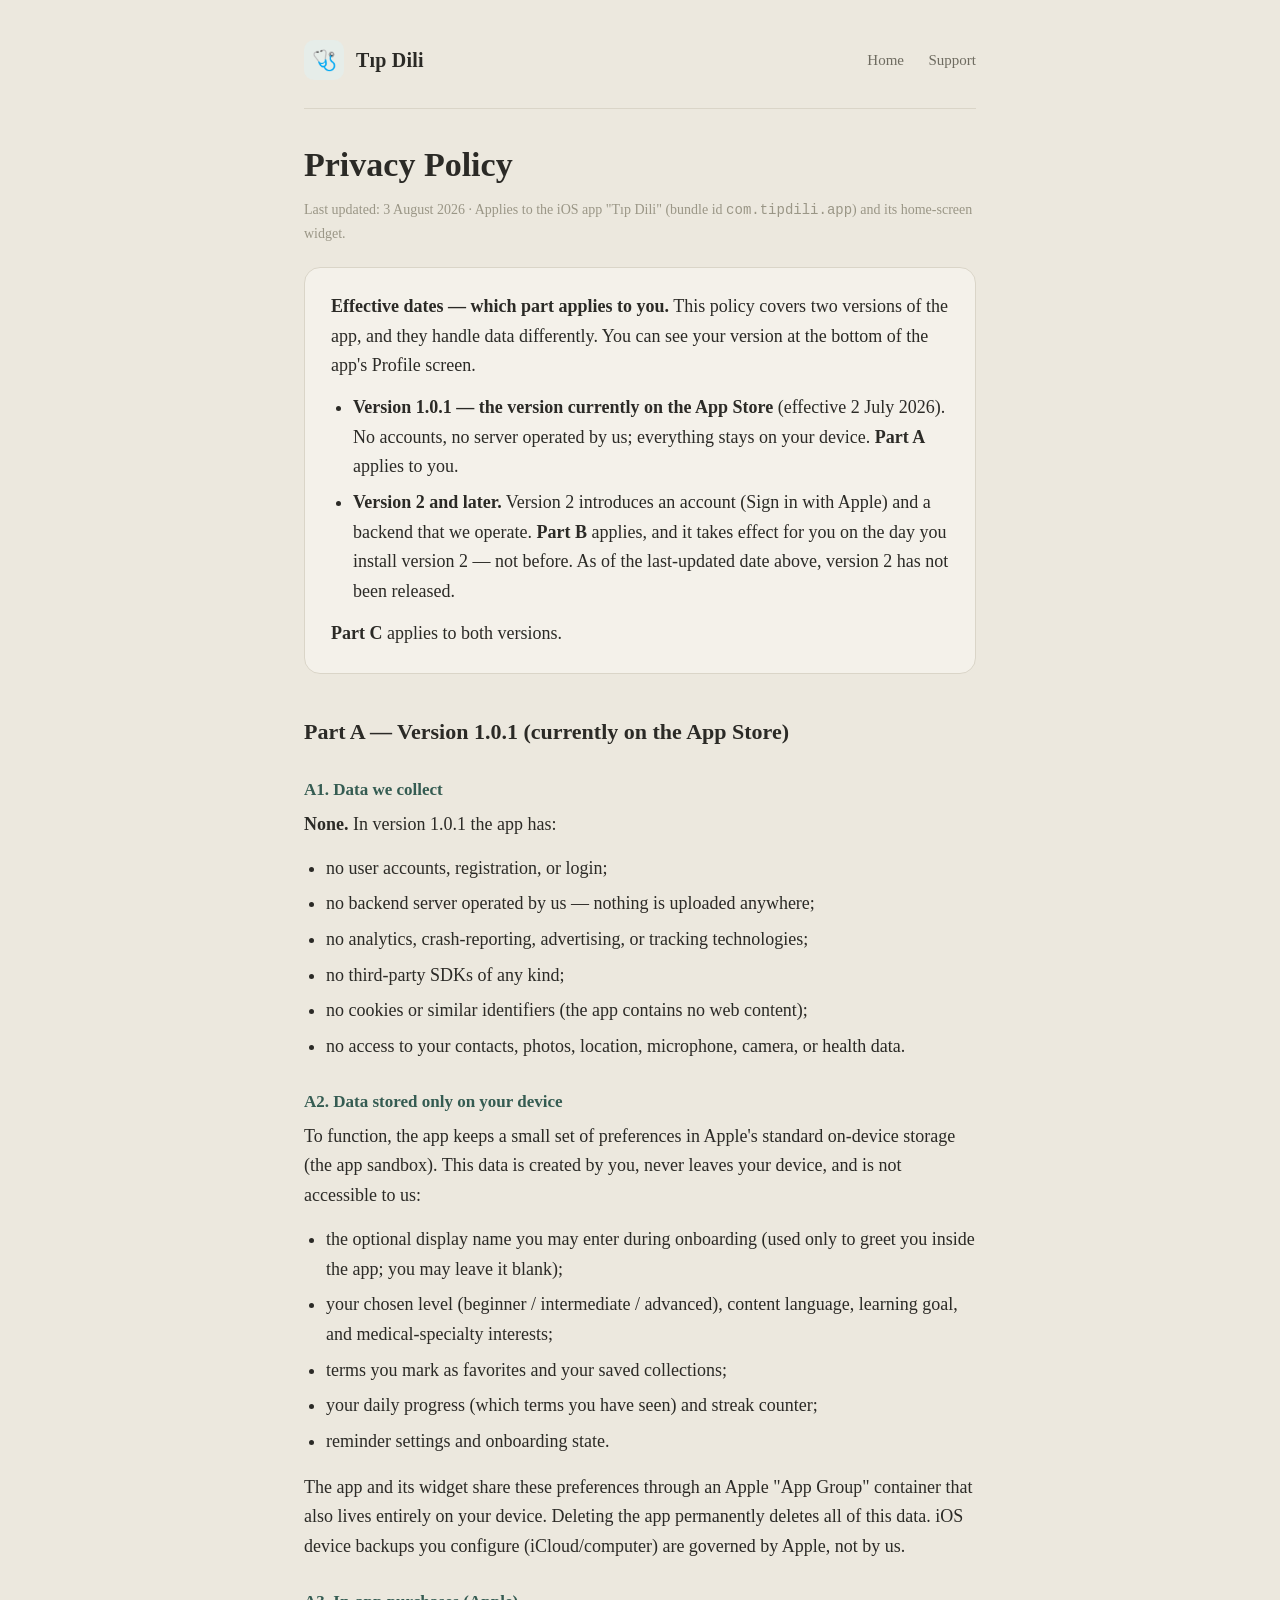
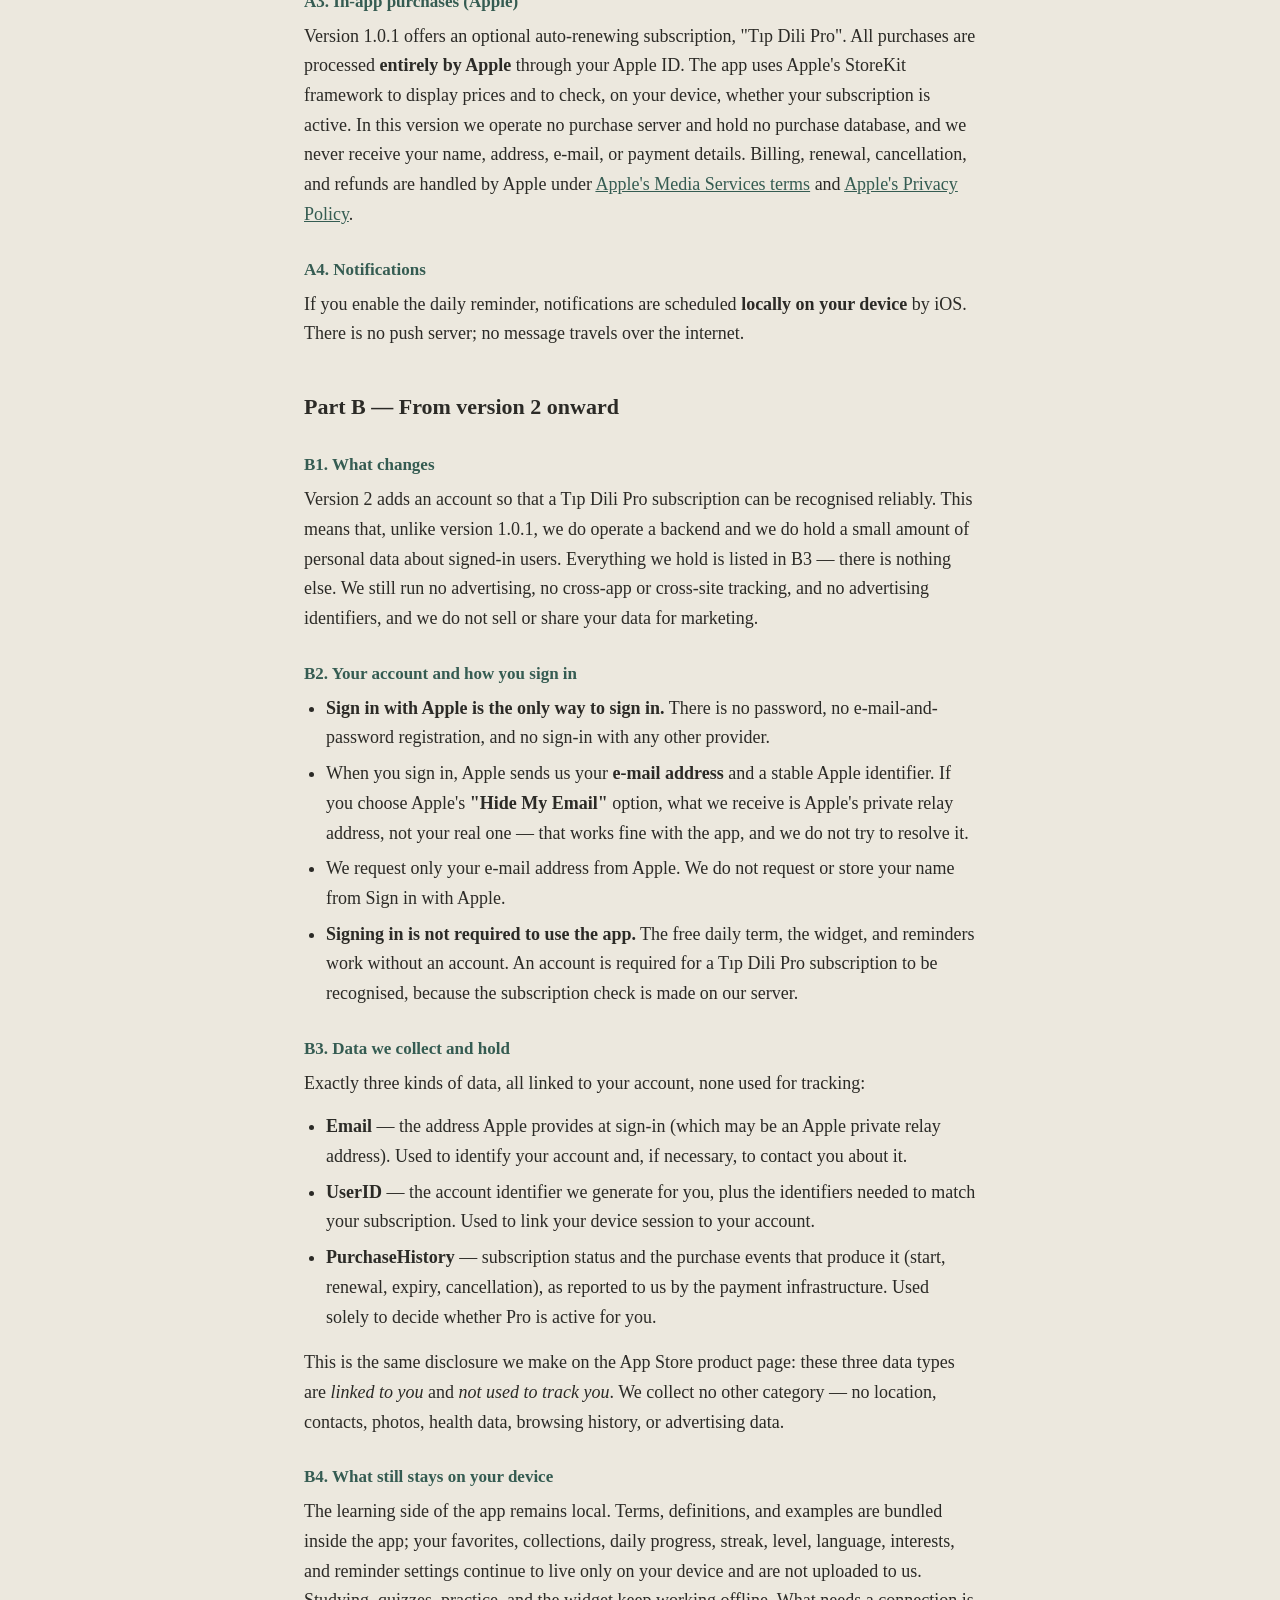
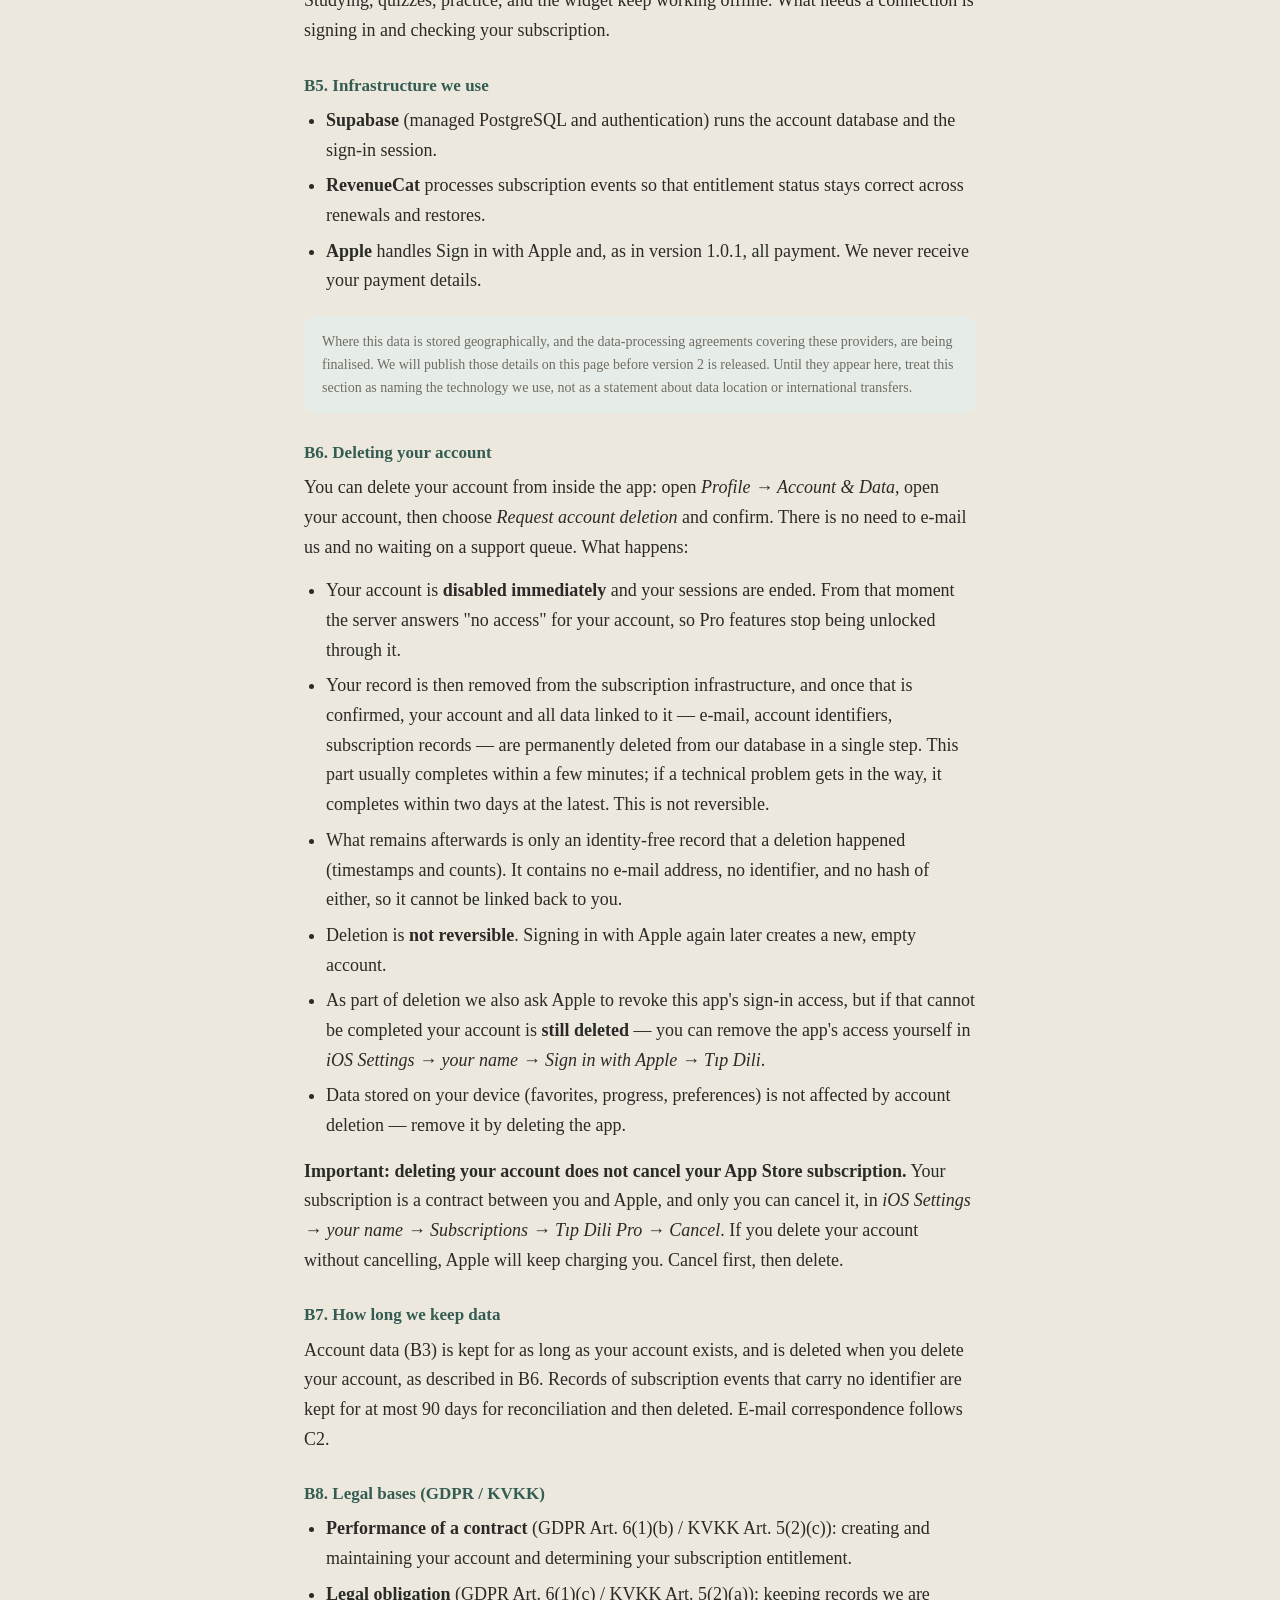
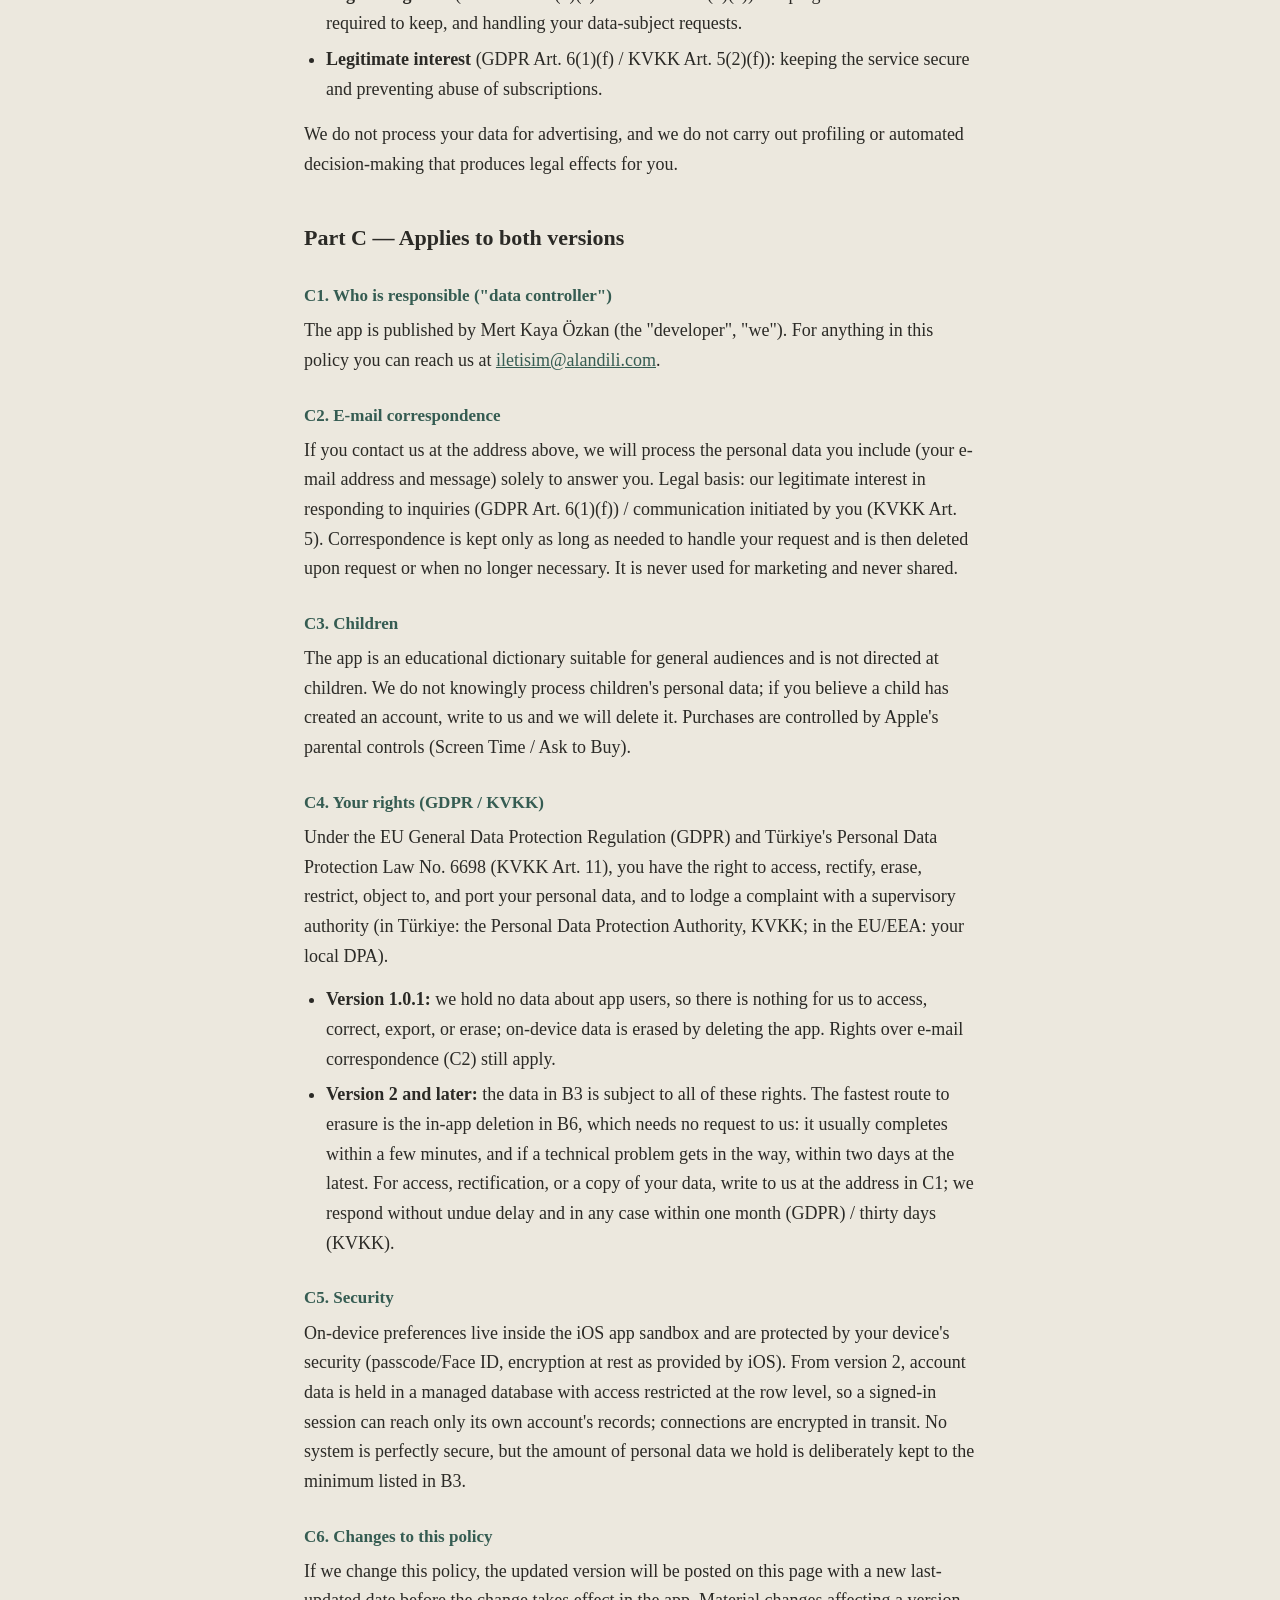
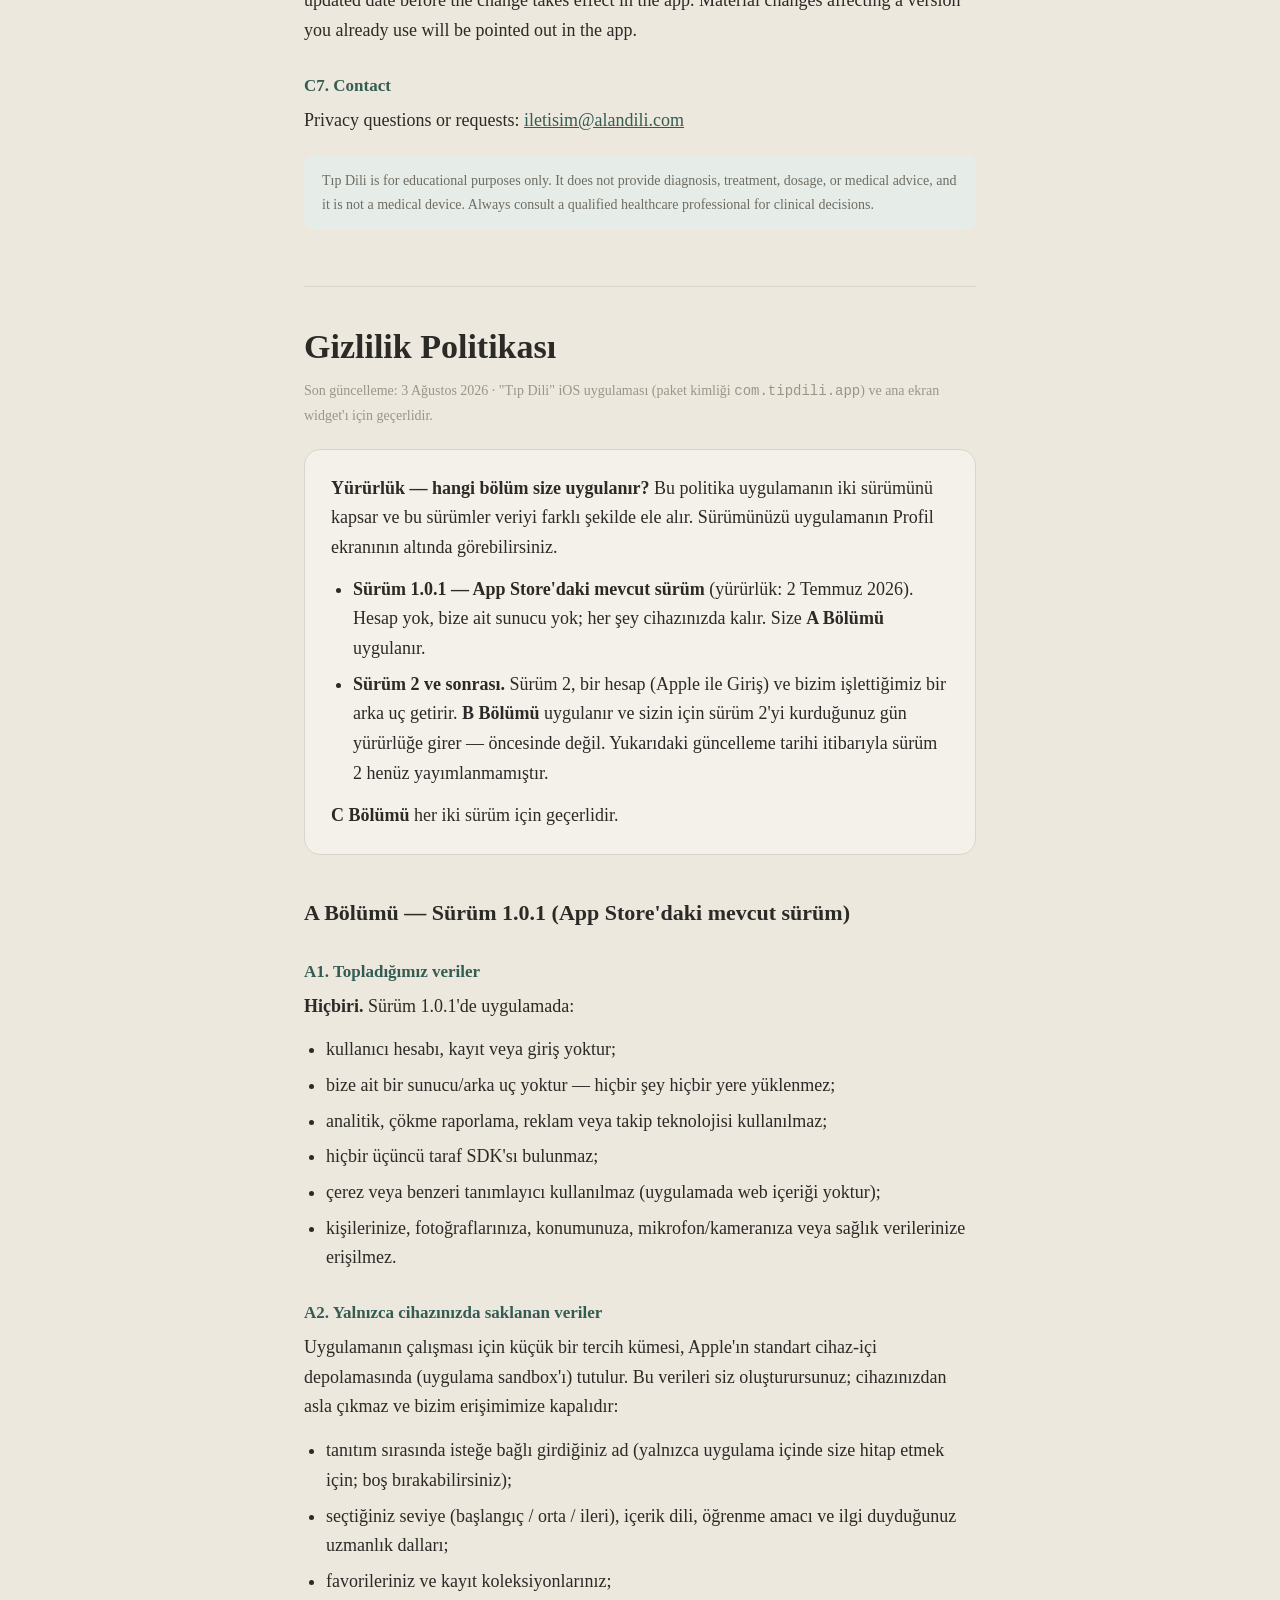
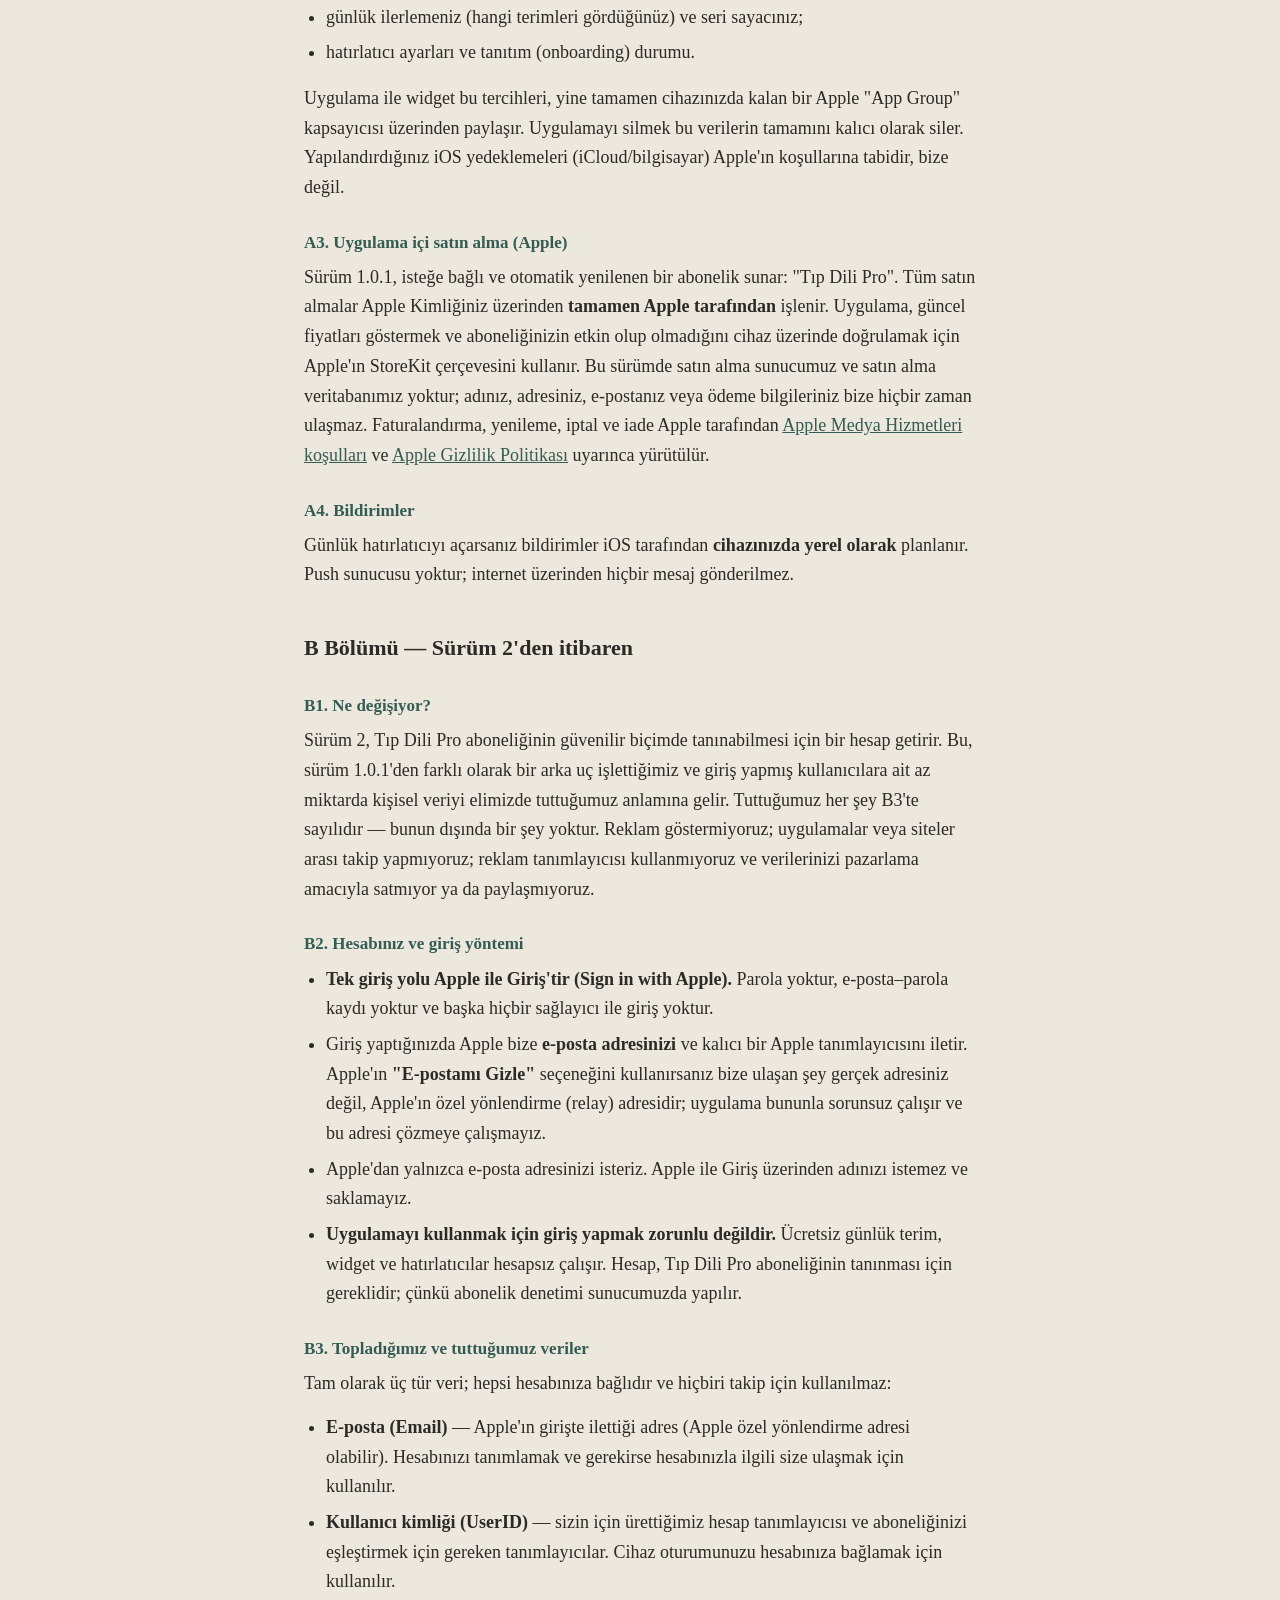
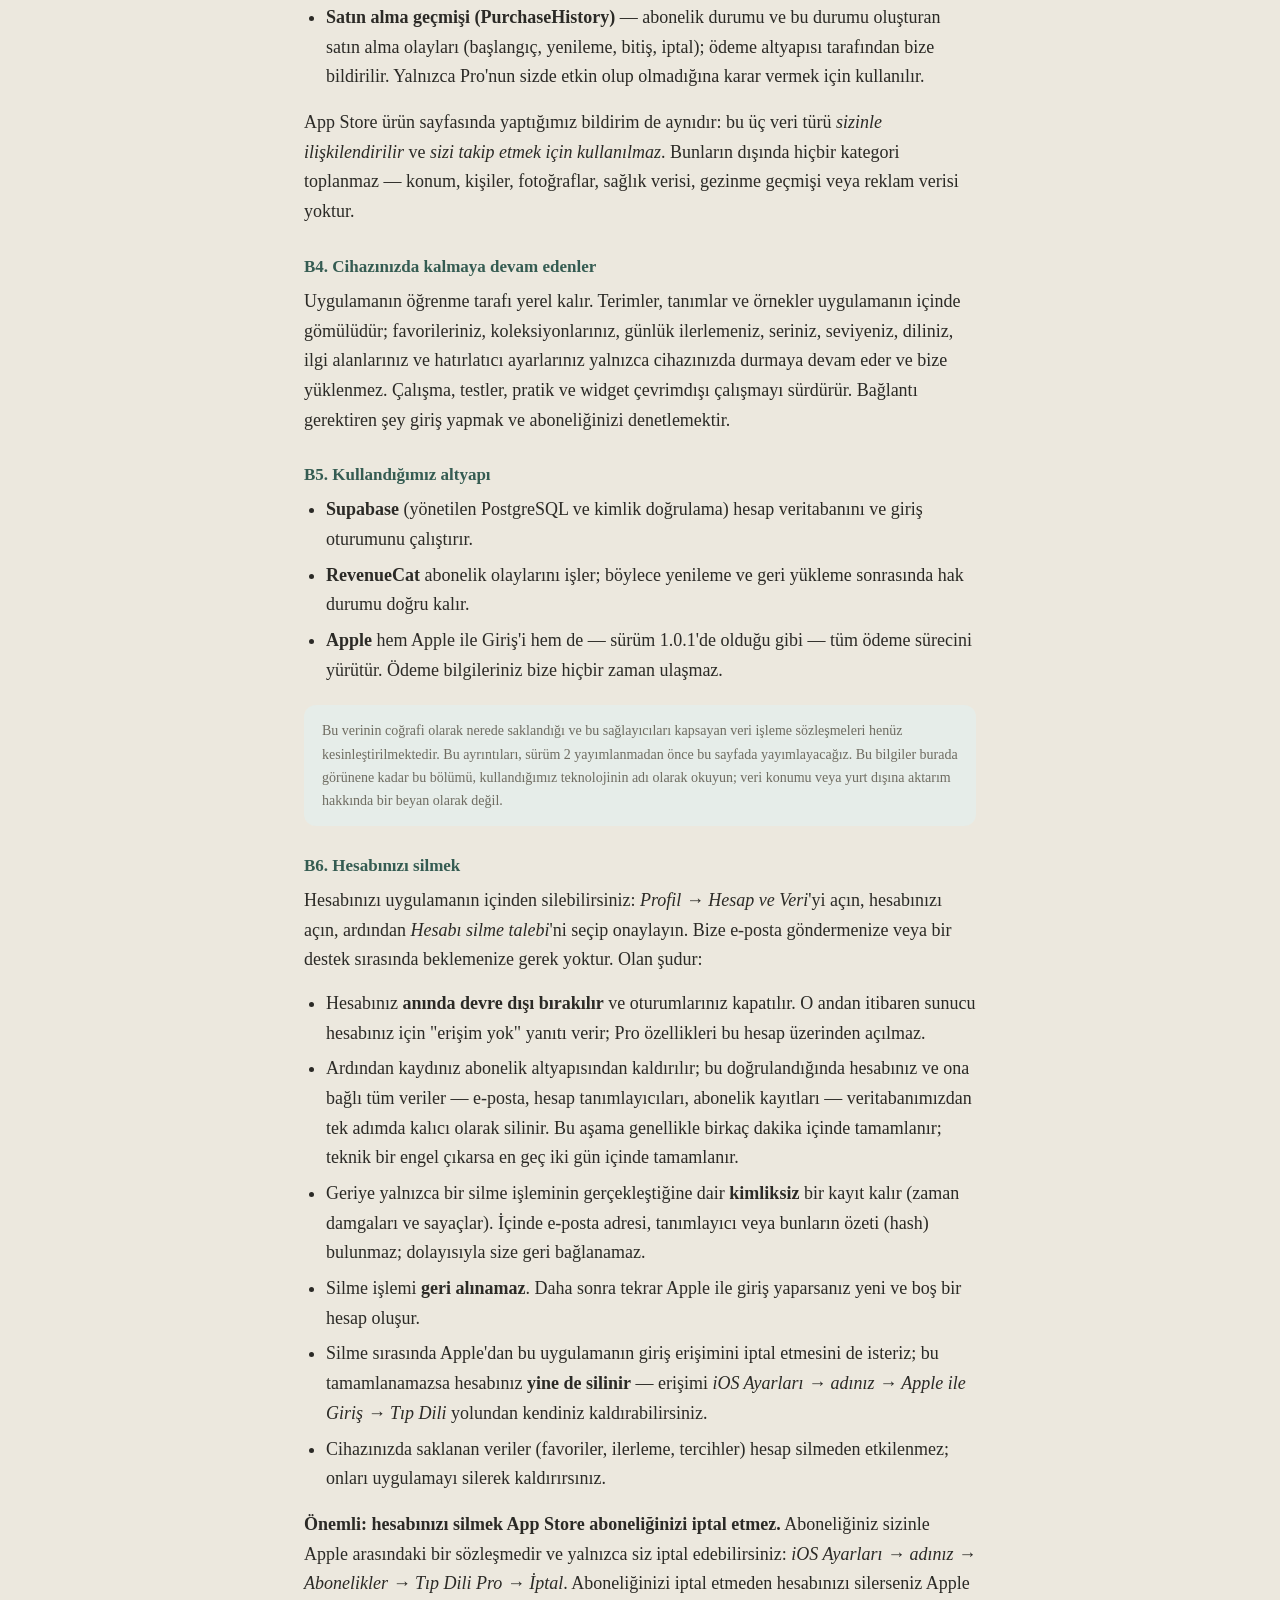
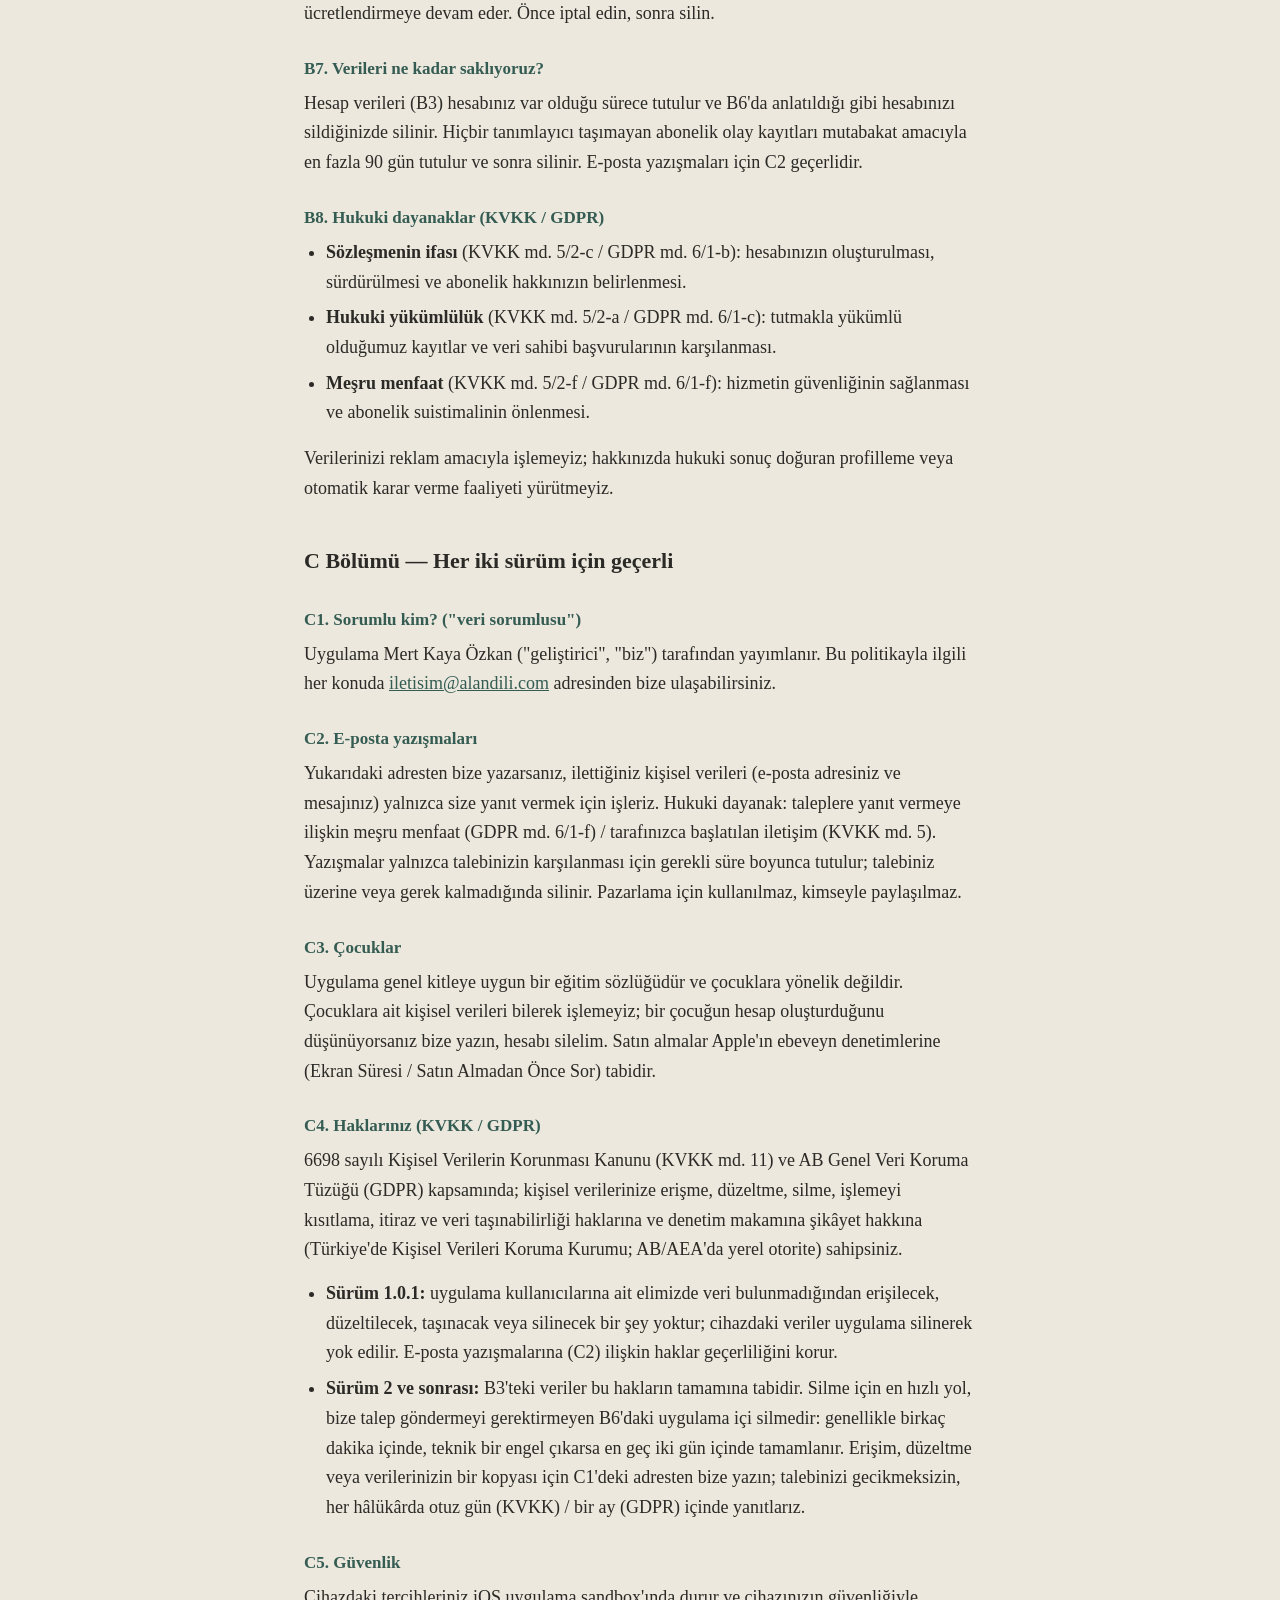
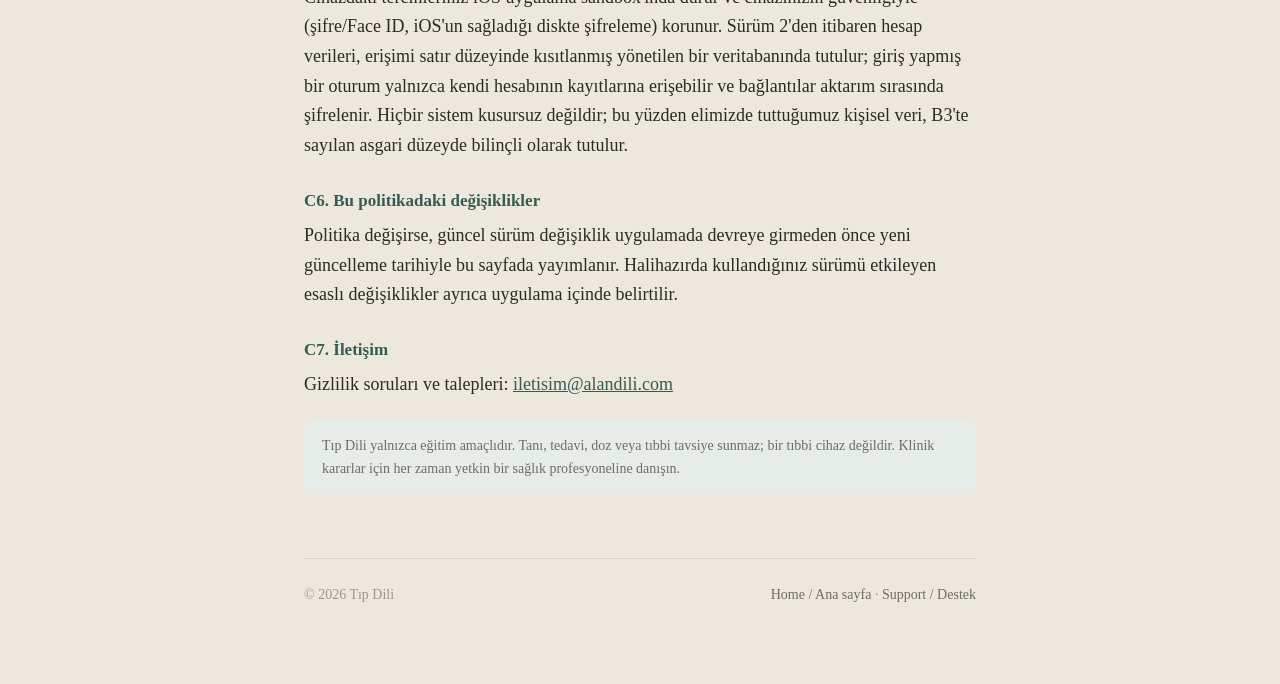
==== commit 72c0640f: "content: state the honest account deletion timeline D-20260805-13: in-app deletion is NOT immediate." ====
--- a/privacy.html
+++ b/privacy.html
@@ -154,7 +154,9 @@
         through it.</li>
       <li>Your record is then removed from the subscription infrastructure, and once that is confirmed,
         your account and all data linked to it — e-mail, account identifiers, subscription records —
-        are permanently deleted from our database in a single step. This is not reversible.</li>
+        are permanently deleted from our database in a single step. This part usually completes within
+        a few minutes; if a technical problem gets in the way, it completes within two days at the
+        latest. This is not reversible.</li>
       <li>What remains afterwards is only an identity-free record that a deletion happened (timestamps
         and counts). It contains no e-mail address, no identifier, and no hash of either, so it cannot
         be linked back to you.</li>
@@ -218,8 +220,9 @@
         to access, correct, export, or erase; on-device data is erased by deleting the app. Rights over
         e-mail correspondence (C2) still apply.</li>
       <li><strong>Version 2 and later:</strong> the data in B3 is subject to all of these rights. The
-        fastest route to erasure is the in-app deletion in B6, which is immediate and needs no request.
-        For access, rectification, or a copy of your data, write to us at the address in C1; we respond
+        fastest route to erasure is the in-app deletion in B6, which needs no request to us: it usually
+        completes within a few minutes, and if a technical problem gets in the way, within two days at
+        the latest. For access, rectification, or a copy of your data, write to us at the address in C1; we respond
         without undue delay and in any case within one month (GDPR) / thirty days (KVKK).</li>
     </ul>
 
@@ -385,7 +388,8 @@
         açılmaz.</li>
       <li>Ardından kaydınız abonelik altyapısından kaldırılır; bu doğrulandığında hesabınız ve ona
         bağlı tüm veriler — e-posta, hesap tanımlayıcıları, abonelik kayıtları — veritabanımızdan tek
-        adımda kalıcı olarak silinir.</li>
+        adımda kalıcı olarak silinir. Bu aşama genellikle birkaç dakika içinde tamamlanır; teknik bir
+        engel çıkarsa en geç iki gün içinde tamamlanır.</li>
       <li>Geriye yalnızca bir silme işleminin gerçekleştiğine dair <strong>kimliksiz</strong> bir kayıt
         kalır (zaman damgaları ve sayaçlar). İçinde e-posta adresi, tanımlayıcı veya bunların özeti
         (hash) bulunmaz; dolayısıyla size geri bağlanamaz.</li>
@@ -449,7 +453,8 @@
         erişilecek, düzeltilecek, taşınacak veya silinecek bir şey yoktur; cihazdaki veriler uygulama
         silinerek yok edilir. E-posta yazışmalarına (C2) ilişkin haklar geçerliliğini korur.</li>
       <li><strong>Sürüm 2 ve sonrası:</strong> B3'teki veriler bu hakların tamamına tabidir. Silme için
-        en hızlı yol, talep gerektirmeyen ve anında sonuç veren B6'daki uygulama içi silmedir. Erişim,
+        en hızlı yol, bize talep göndermeyi gerektirmeyen B6'daki uygulama içi silmedir: genellikle
+        birkaç dakika içinde, teknik bir engel çıkarsa en geç iki gün içinde tamamlanır. Erişim,
         düzeltme veya verilerinizin bir kopyası için C1'deki adresten bize yazın; talebinizi
         gecikmeksizin, her hâlükârda otuz gün (KVKK) / bir ay (GDPR) içinde yanıtlarız.</li>
     </ul>
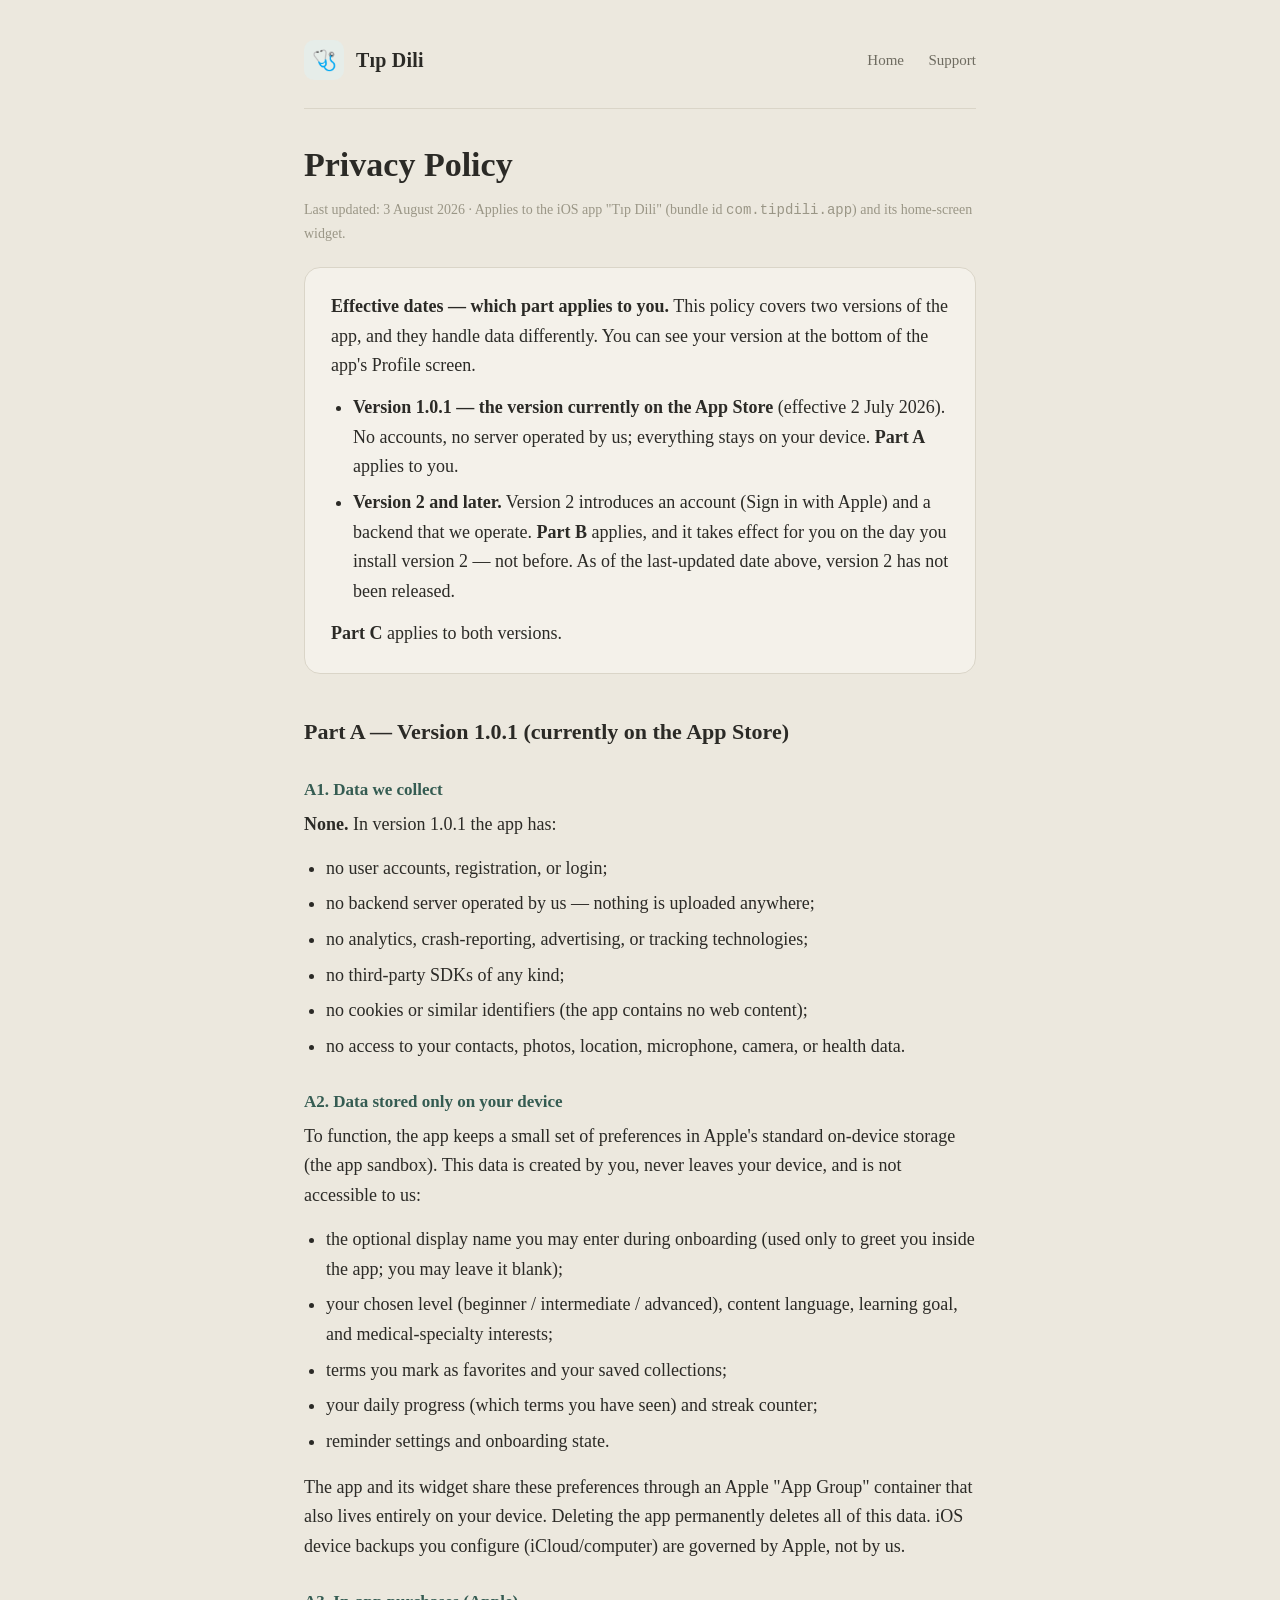
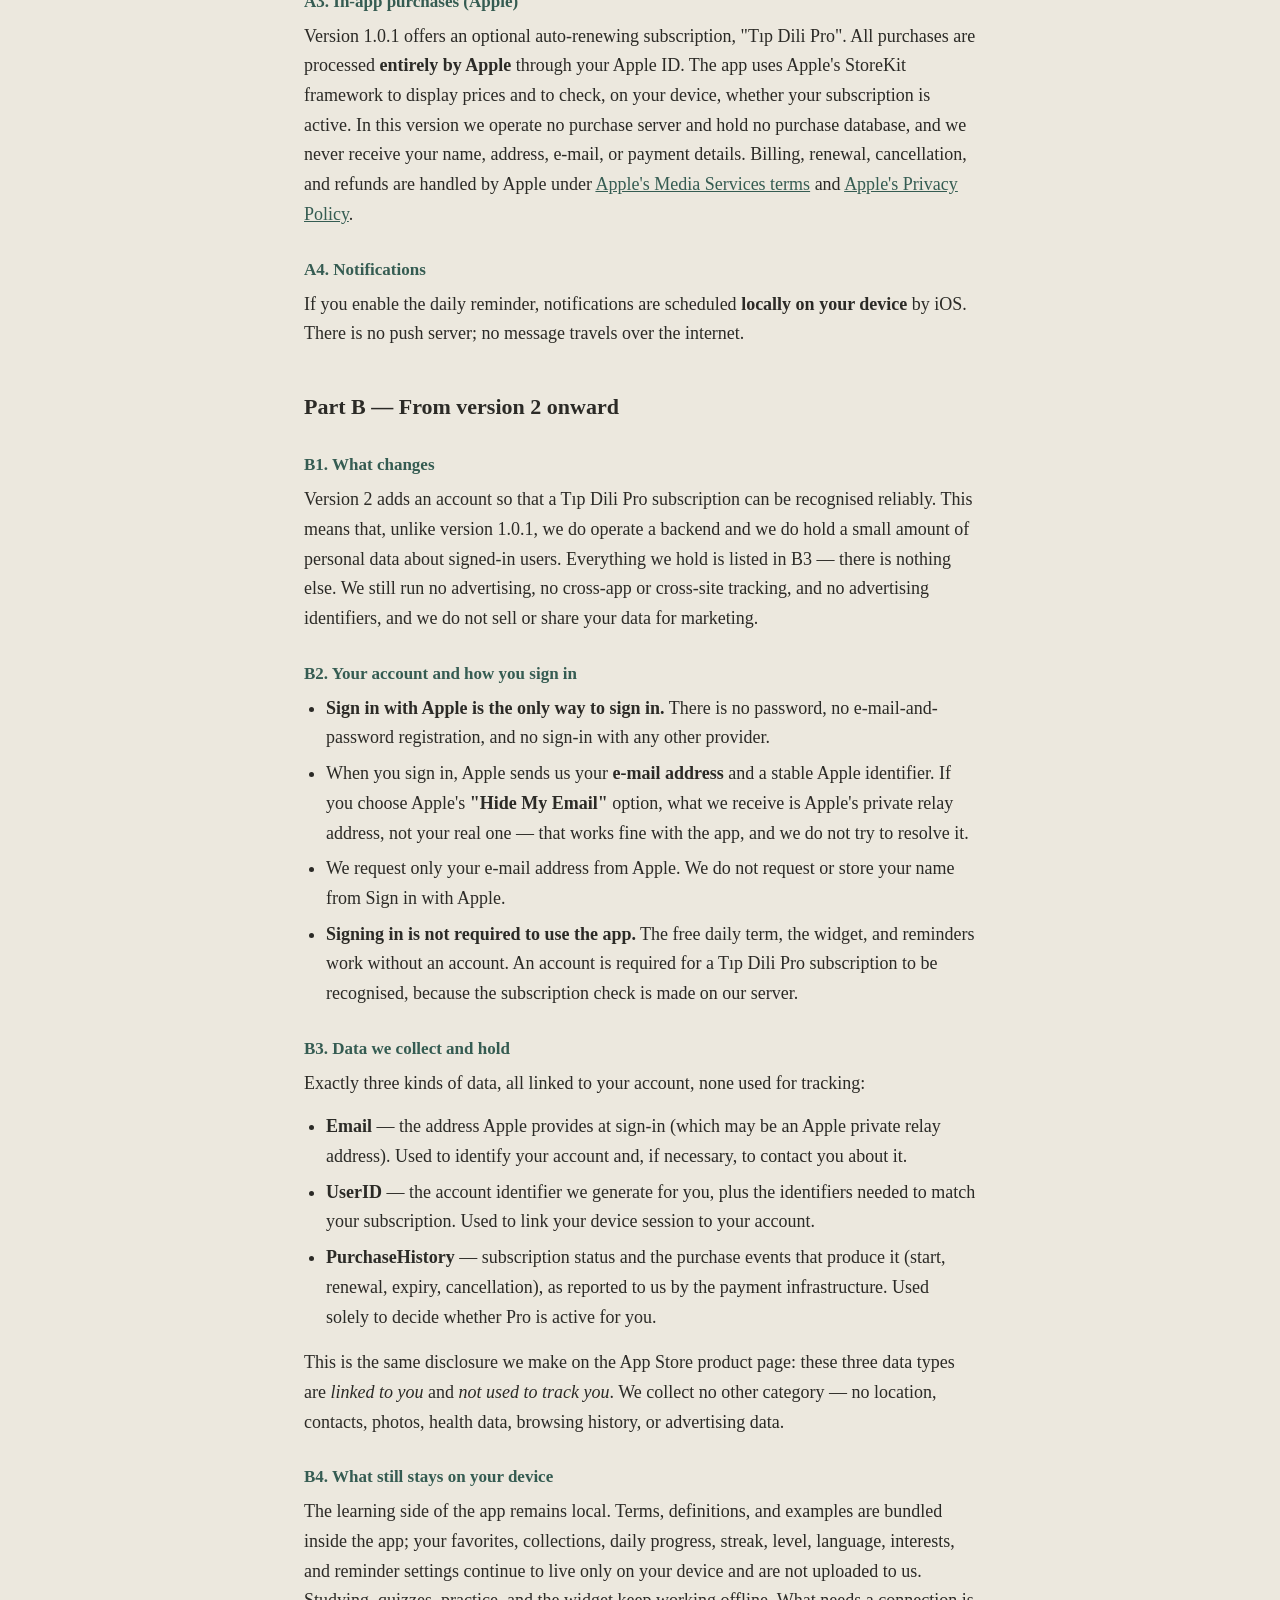
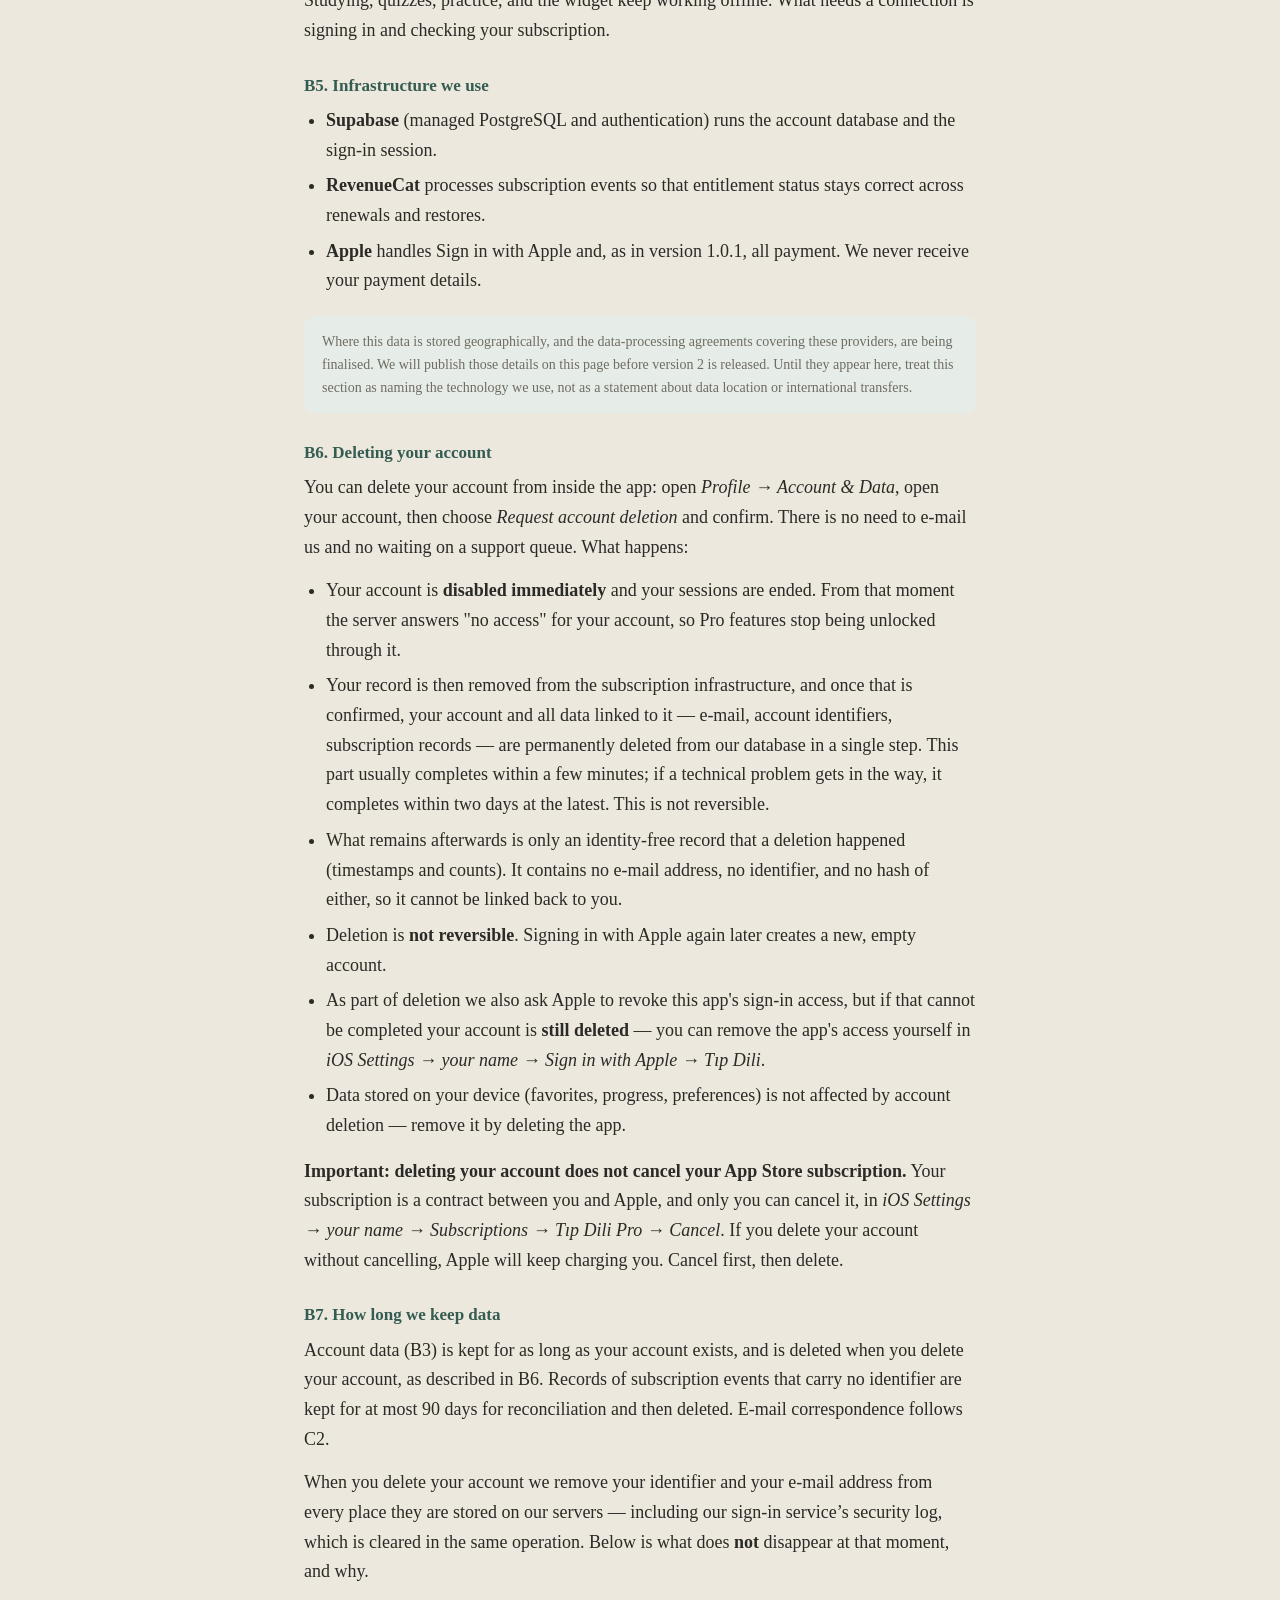
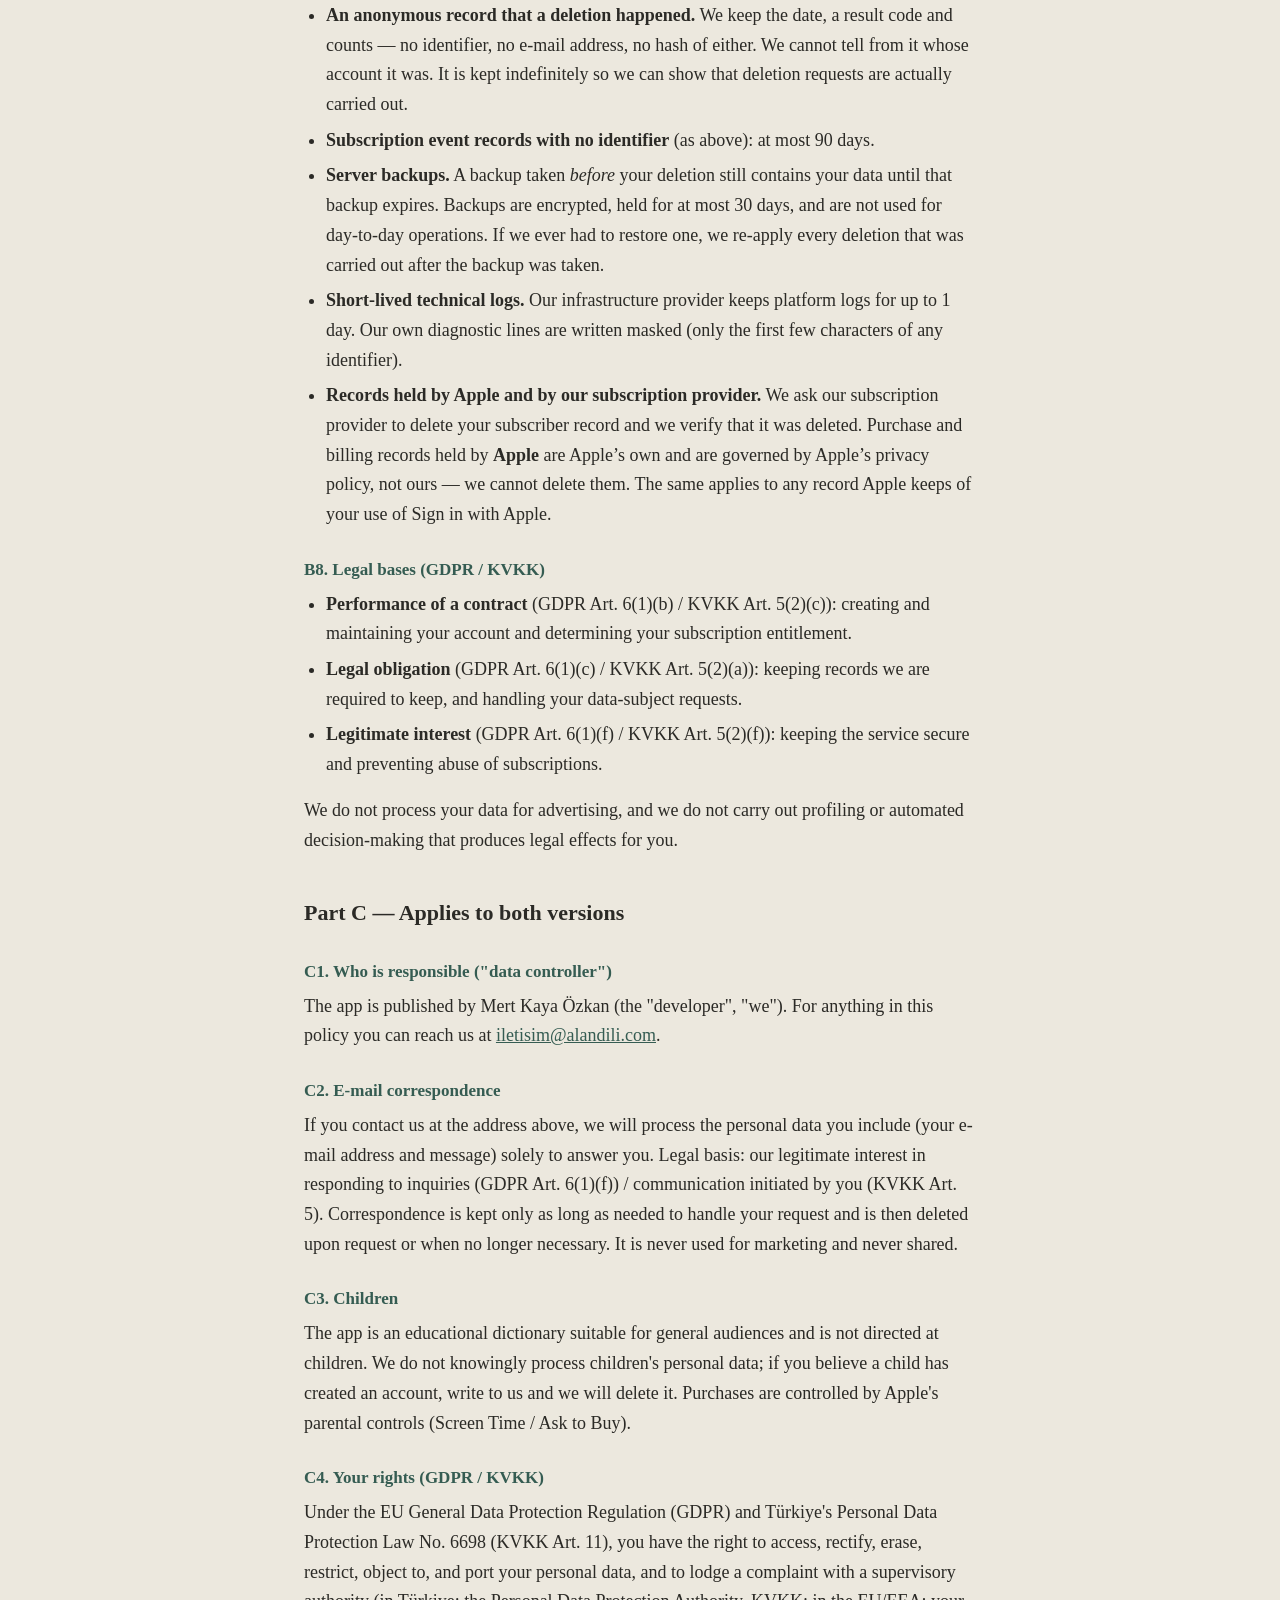
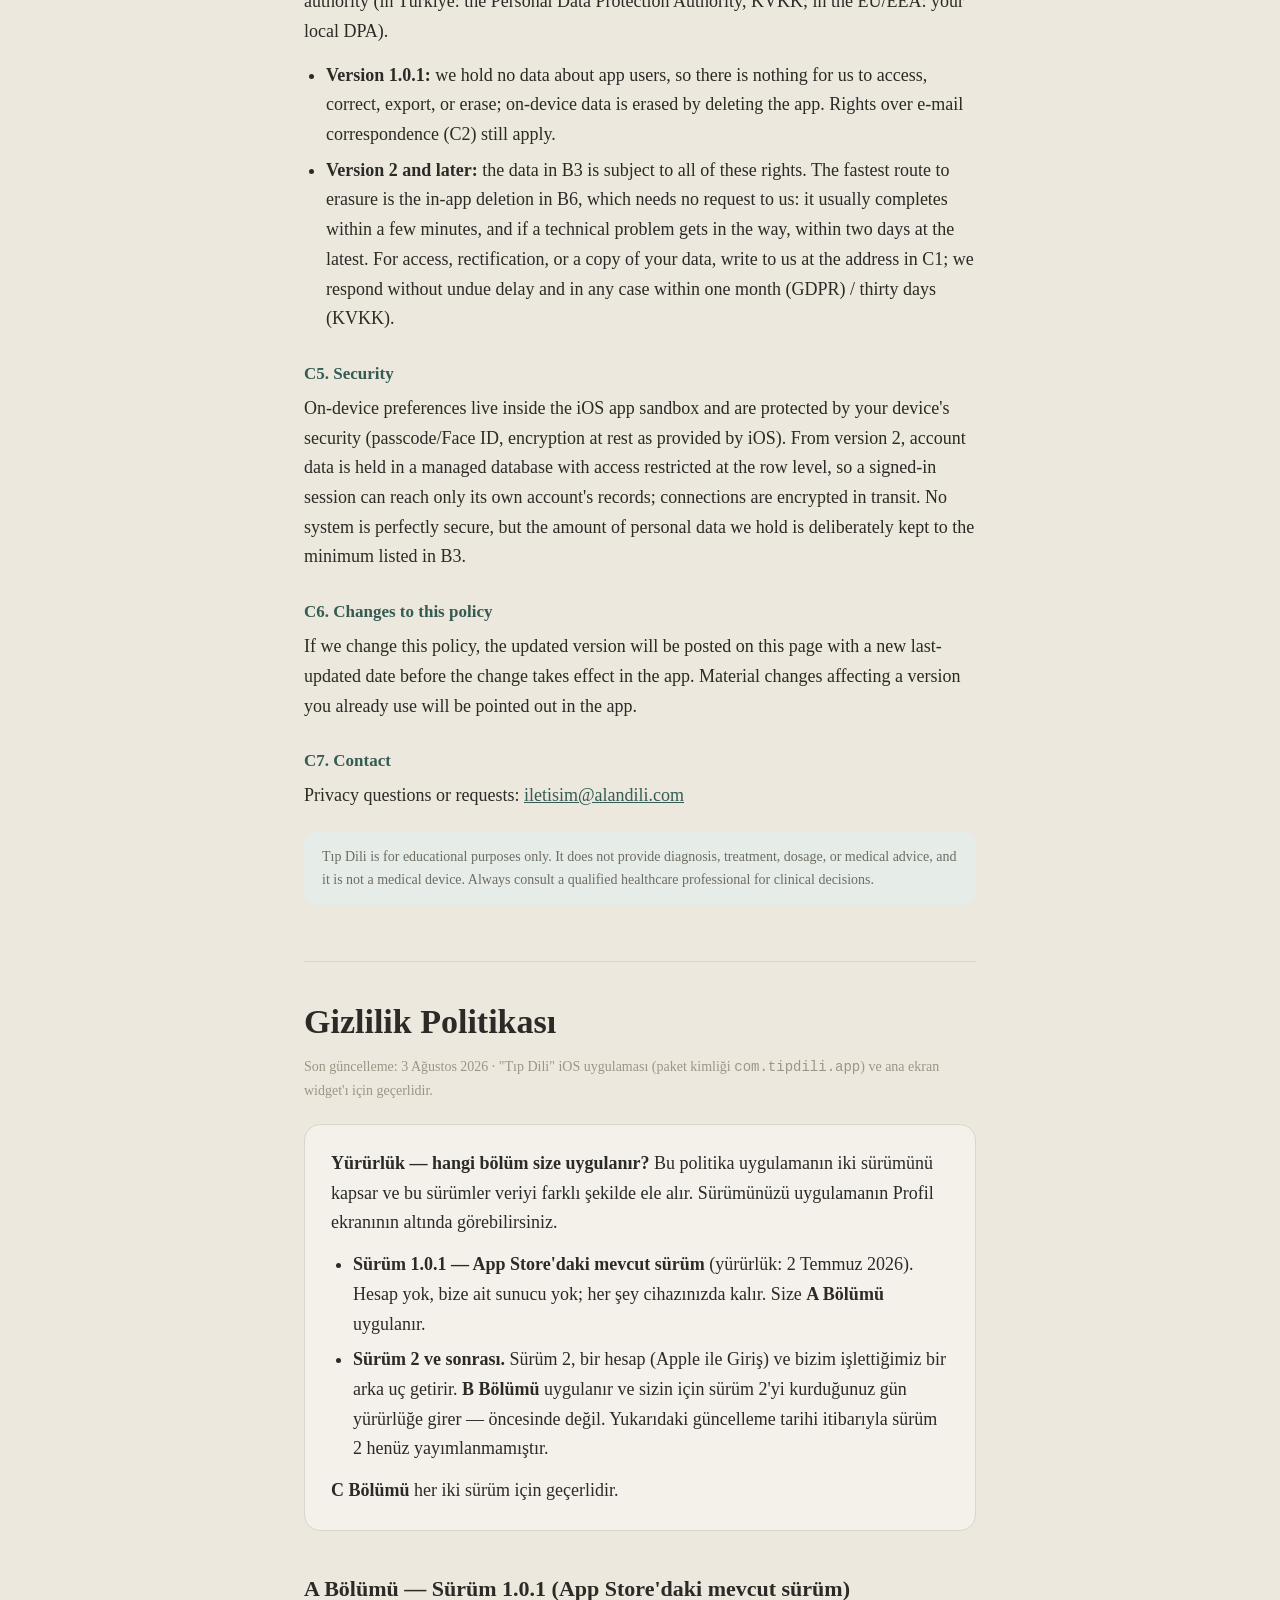
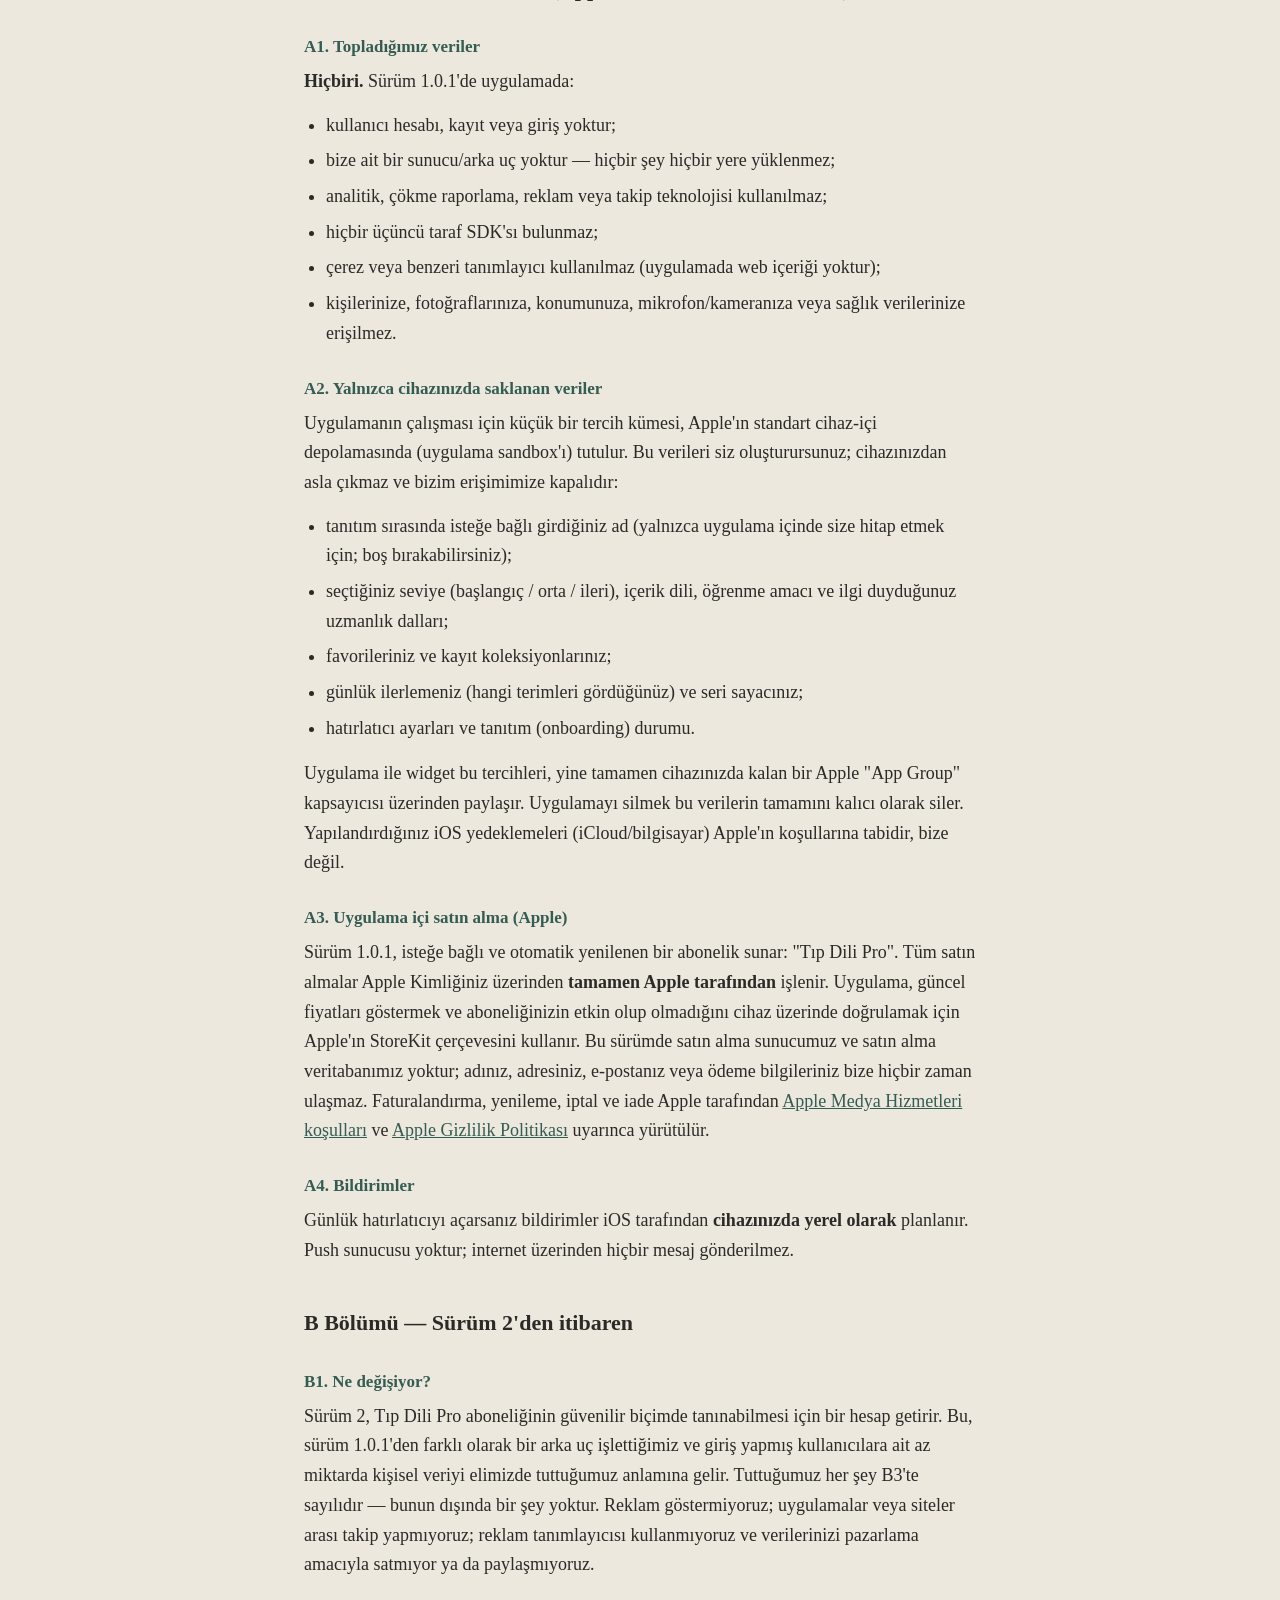
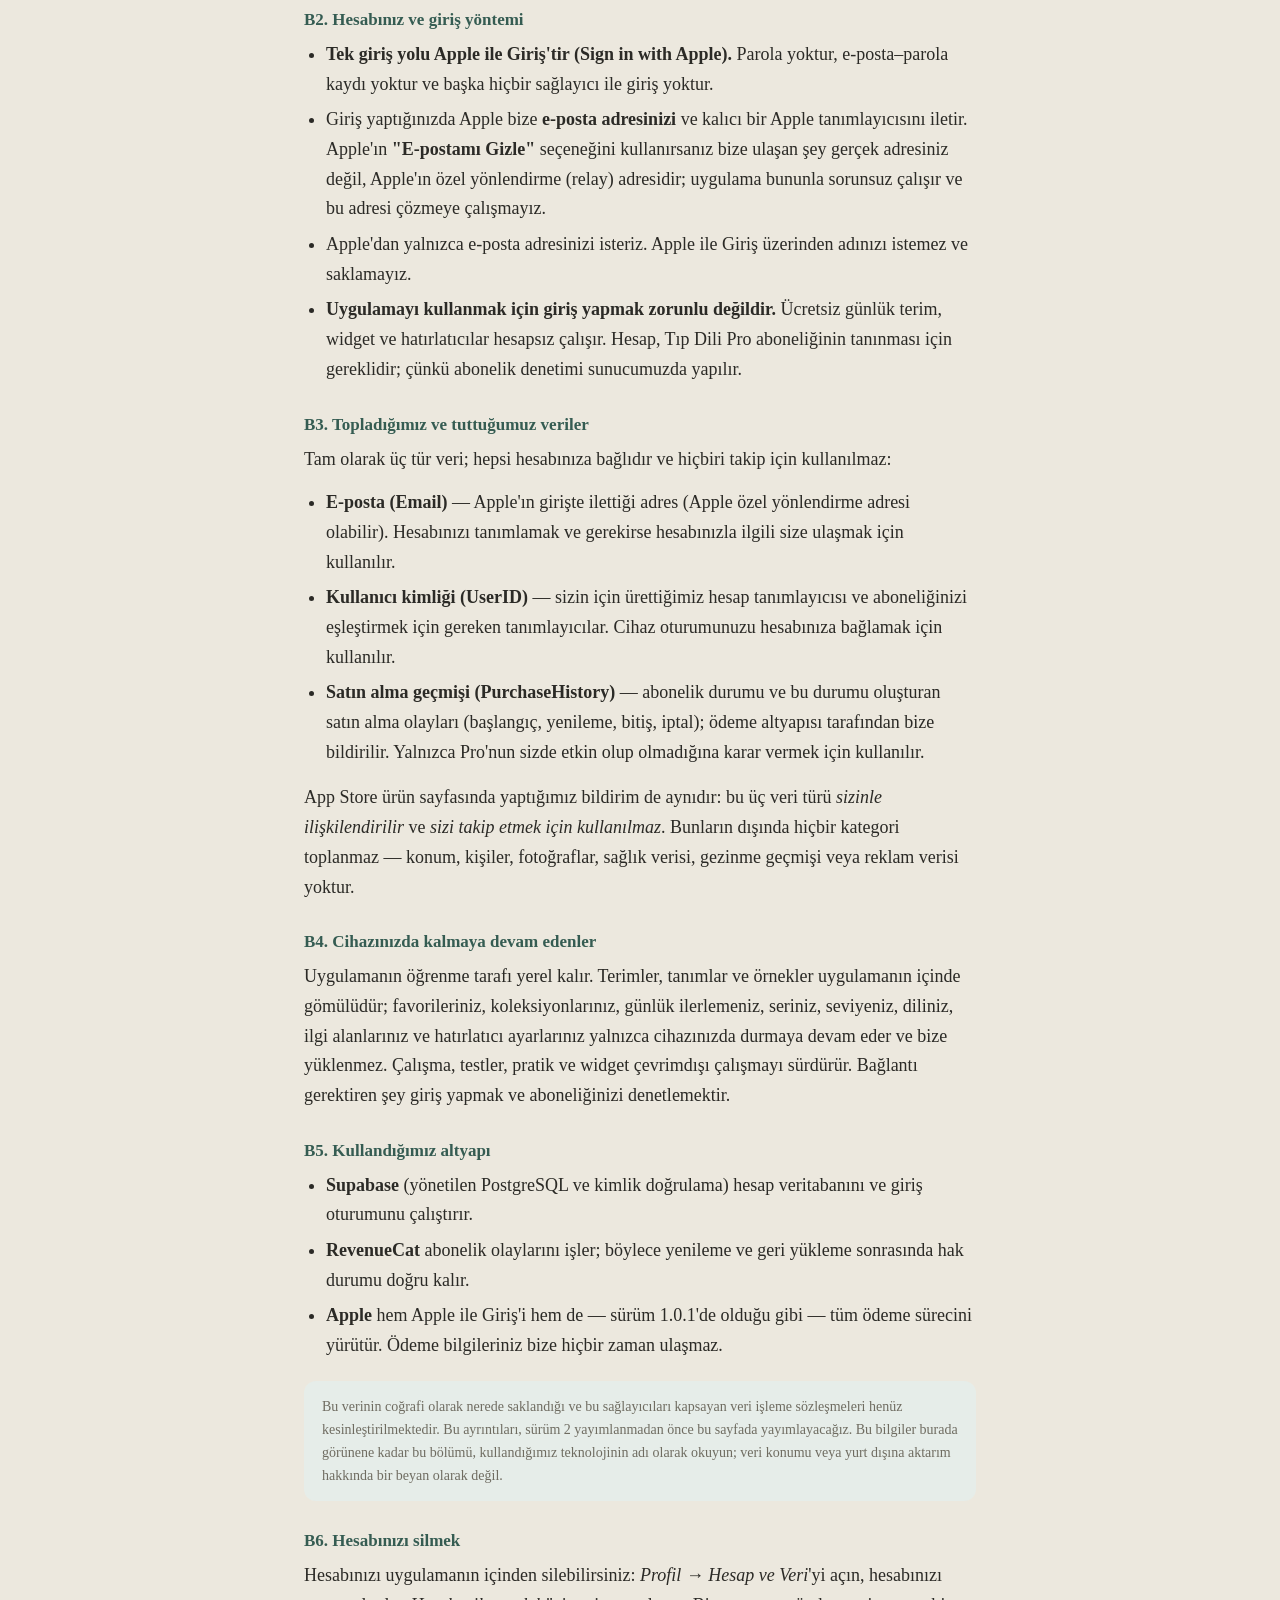
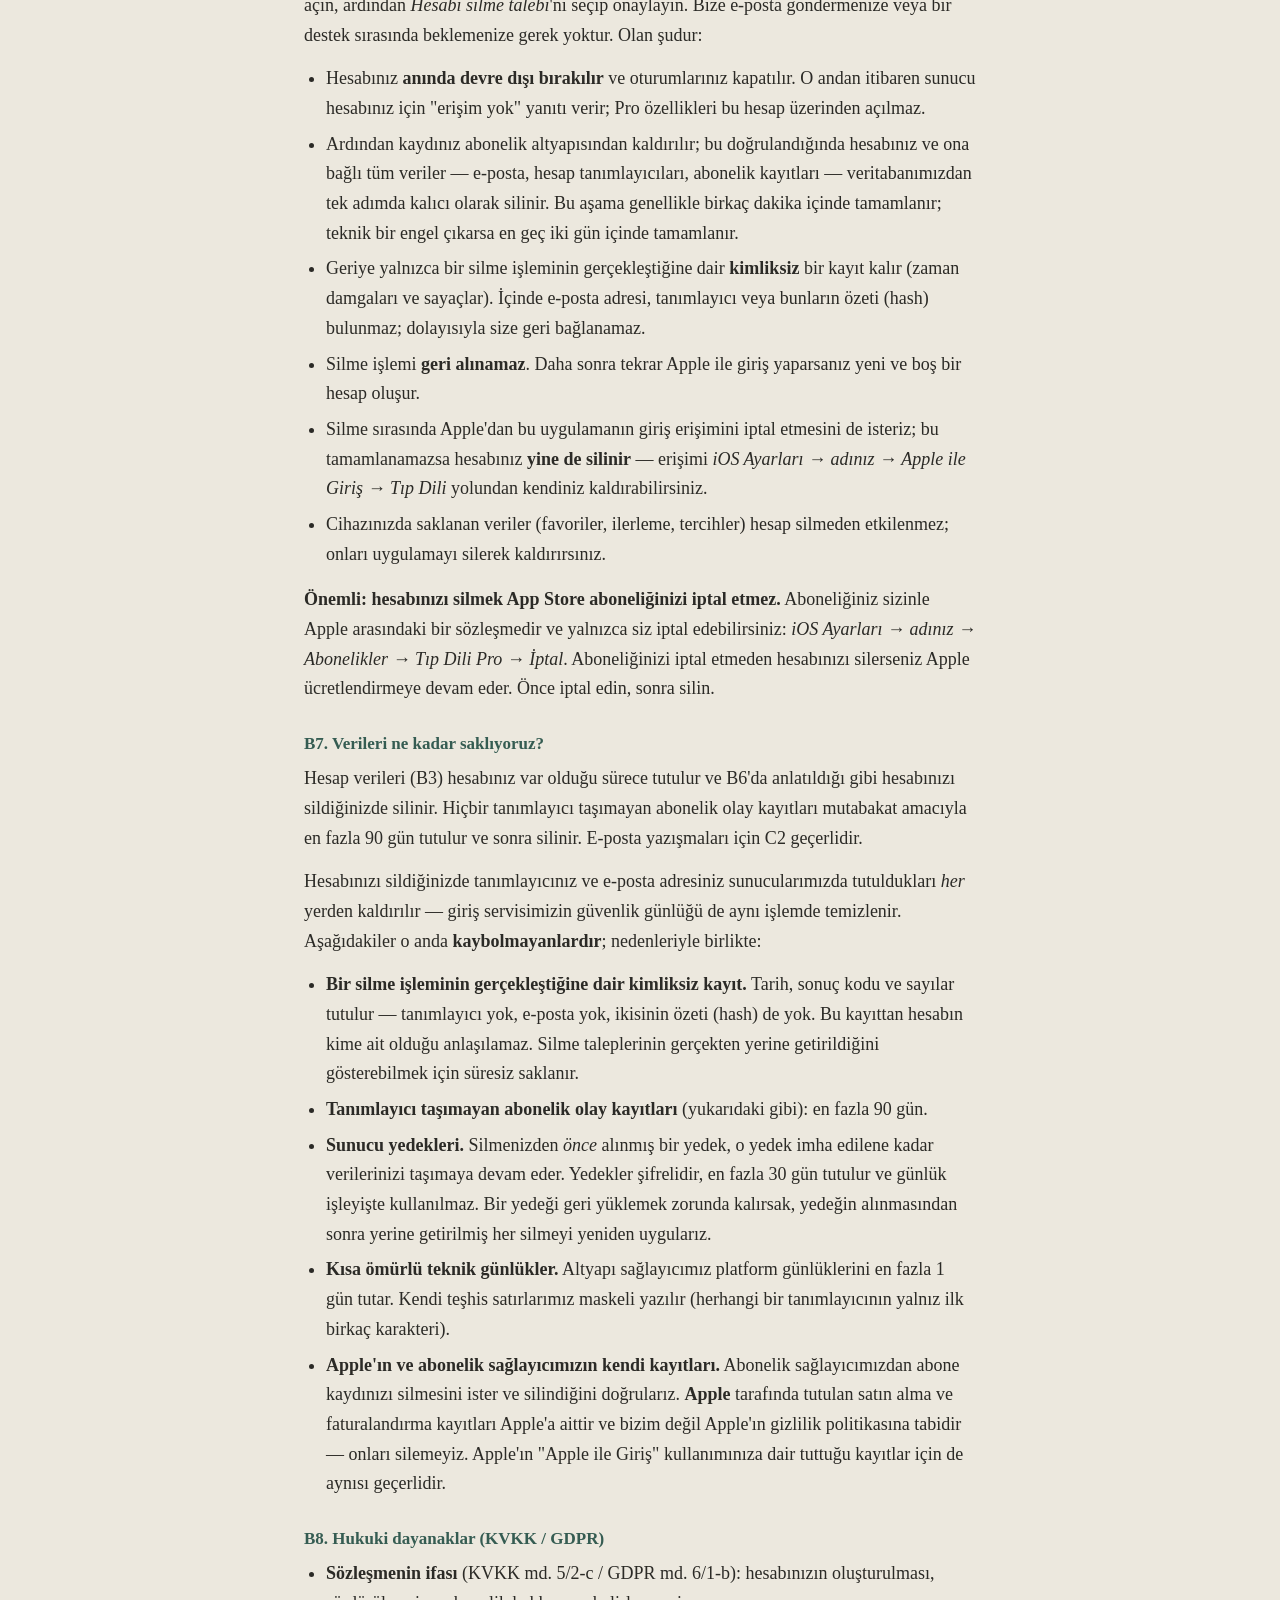
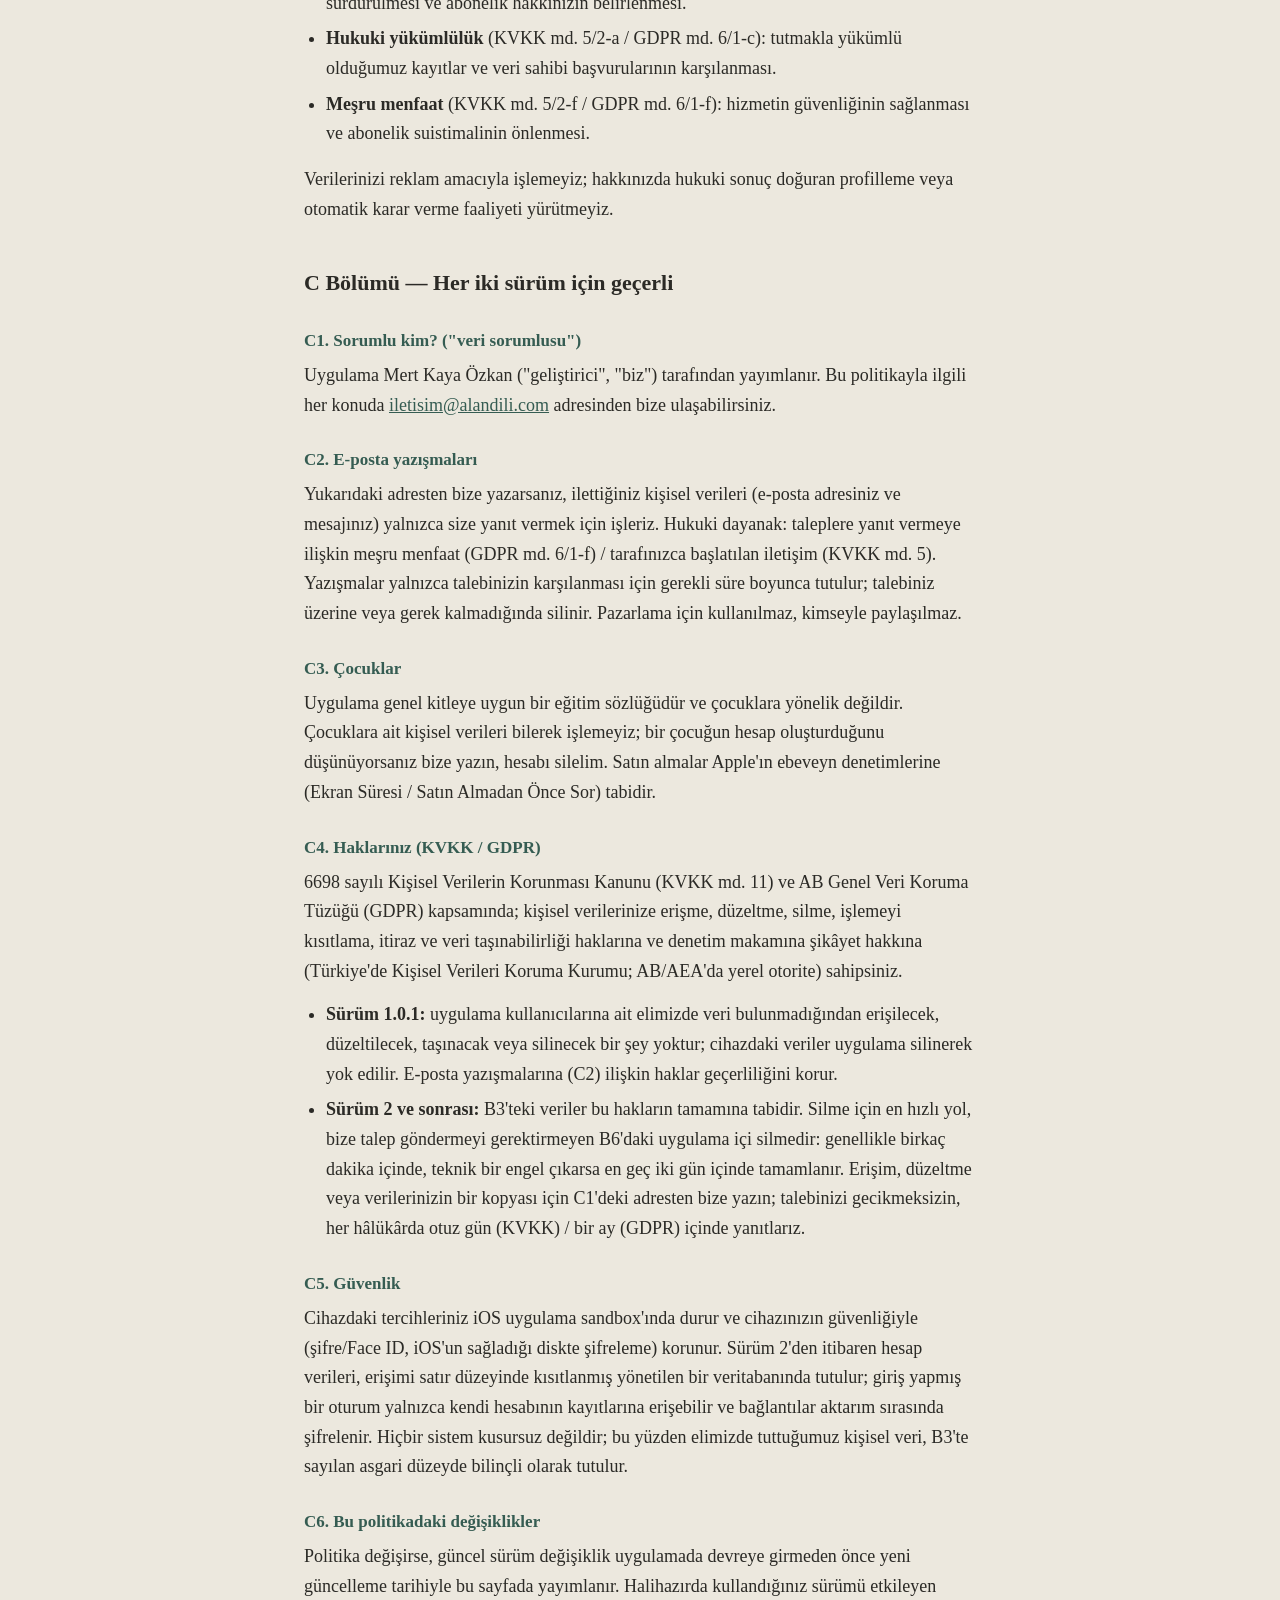
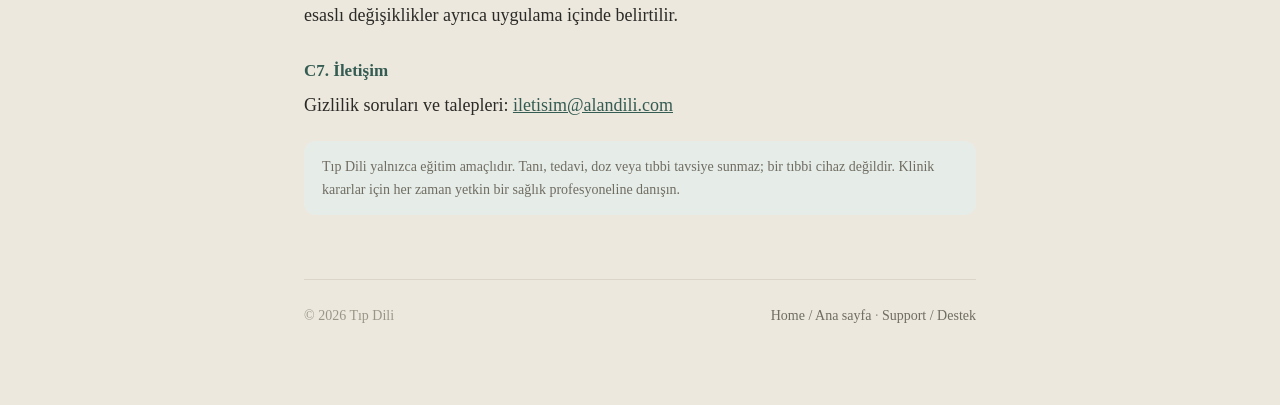
==== commit 00880d95: "Gizlilik metni B7: hesap silmede NE silinmediğini açıkça yaz (TR + EN) Adım 21'de silme akışı uçtan " ====
--- a/privacy.html
+++ b/privacy.html
@@ -3,6 +3,29 @@
 <head>
   <meta charset="utf-8">
   <meta name="viewport" content="width=device-width, initial-scale=1">
+  <!-- ── Güvenlik başlıkları · güvenlik turu adım 9 (2026-08-19) ──────────────
+       BARINDIRICI GERÇEĞİ: GitHub Pages özel yanıt başlığı eklemeye izin
+       vermez (`_headers`/`.htaccess` desteklenmez). Ölçüldü: yanıtta yalnız
+       `strict-transport-security` var, diğer beş başlık YOK. Bu yüzden CSP
+       ve referrer politikası HTML içinden veriliyor.
+
+       ⚠️ RAPOR MODU BU BARINDIRICIDA MÜMKÜN DEĞİL: `Content-Security-Policy-
+       Report-Only` yalnız HTTP BAŞLIĞI olarak geçerlidir, `<meta>` ile
+       verilemez. Onun yerine güvenlik ENUMERASYONLA sağlandı: bu sitelerde
+       0 `<script>`, 0 `<img>`, 0 `<iframe>`, 0 `<style>` bloğu, 0 dış yazı
+       tipi, CSS'te 0 `url()`/`@import` var; tek kaynak aynı köken
+       `style.css`. Satır içi `style="..."` kullanımları da CSS sınıflarına
+       taşındı, böylece `'unsafe-inline'` GEREKMİYOR. Politika tarayıcıda
+       ayrıca yürütülüp konsol ihlali olmadığı doğrulandı.
+
+       ⚠️ `frame-ancestors` <meta> ile verildiğinde tarayıcılar tarafından
+       YOK SAYILIR; `X-Frame-Options` da <meta> ile verilemez. Yani tıklama
+       hırsızlığı koruması bu barındırıcıda EKSİK KALIYOR (dürüstlük kaydı).
+       Hazır çözüm: depo kökündeki `_headers` dosyası — başlık destekleyen
+       bir barındırıcıya (Cloudflare/Netlify) geçildiği gün devreye girer.
+  -->
+  <meta http-equiv="Content-Security-Policy" content="default-src 'none'; style-src 'self'; img-src 'self' data:; font-src 'self'; base-uri 'none'; form-action 'none'">
+  <meta name="referrer" content="strict-origin-when-cross-origin">
   <title>Privacy Policy — Tıp Dili</title>
   <meta name="description" content="Tıp Dili privacy policy — version 1.0.1 (no accounts, all data on device) and version 2 onward (Sign in with Apple account; e-mail, user ID and purchase history only; no tracking). KVKK &amp; GDPR.">
   <link rel="stylesheet" href="style.css">
@@ -25,10 +48,10 @@
     <p class="faint">Last updated: 3 August 2026 · Applies to the iOS app "Tıp Dili" (bundle id <code>com.tipdili.app</code>) and its home-screen widget.</p>
 
     <div class="card">
-      <p style="margin:0 0 12px"><strong>Effective dates — which part applies to you.</strong> This
+      <p class="u-mb12"><strong>Effective dates — which part applies to you.</strong> This
         policy covers two versions of the app, and they handle data differently. You can see your
         version at the bottom of the app's Profile screen.</p>
-      <ul style="margin:0 0 12px">
+      <ul class="u-mb12">
         <li><strong>Version 1.0.1 — the version currently on the App Store</strong> (effective
           2 July 2026). No accounts, no server operated by us; everything stays on your device.
           <strong>Part A</strong> applies to you.</li>
@@ -37,7 +60,7 @@
           on the day you install version 2 — not before. As of the last-updated date above, version 2
           has not been released.</li>
       </ul>
-      <p style="margin:0"><strong>Part C</strong> applies to both versions.</p>
+      <p class="u-m0"><strong>Part C</strong> applies to both versions.</p>
     </div>
 
     <h2>Part A — Version 1.0.1 (currently on the App Store)</h2>
@@ -178,6 +201,30 @@
       your account, as described in B6. Records of subscription events that carry no identifier are
       kept for at most 90 days for reconciliation and then deleted. E-mail correspondence follows
       C2.</p>
+    <p>When you delete your account we remove your identifier and your e-mail address from every
+      place they are stored on our servers &mdash; including our sign-in service&rsquo;s security log,
+      which is cleared in the same operation. Below is what does <strong>not</strong> disappear at
+      that moment, and why.</p>
+    <ul>
+      <li><strong>An anonymous record that a deletion happened.</strong> We keep the date, a
+        result code and counts &mdash; no identifier, no e-mail address, no hash of either. We cannot
+        tell from it whose account it was. It is kept indefinitely so we can show that deletion
+        requests are actually carried out.</li>
+      <li><strong>Subscription event records with no identifier</strong> (as above): at most 90
+        days.</li>
+      <li><strong>Server backups.</strong> A backup taken <em>before</em> your deletion still
+        contains your data until that backup expires. Backups are encrypted, held for at most
+        30 days, and are not used for day-to-day operations. If we ever had to restore one, we
+        re-apply every deletion that was carried out after the backup was taken.</li>
+      <li><strong>Short-lived technical logs.</strong> Our infrastructure provider keeps platform
+        logs for up to 1 day. Our own diagnostic lines are written masked (only the first few
+        characters of any identifier).</li>
+      <li><strong>Records held by Apple and by our subscription provider.</strong> We ask our
+        subscription provider to delete your subscriber record and we verify that it was deleted.
+        Purchase and billing records held by <strong>Apple</strong> are Apple&rsquo;s own and are
+        governed by Apple&rsquo;s privacy policy, not ours &mdash; we cannot delete them. The same
+        applies to any record Apple keeps of your use of Sign in with Apple.</li>
+    </ul>
 
     <h3>B8. Legal bases (GDPR / KVKK)</h3>
     <ul>
@@ -251,14 +298,14 @@
     <hr class="lang-divider">
 
     <!-- TÜRKÇE -->
-    <h1 style="margin-top:40px">Gizlilik Politikası</h1>
+    <h1 class="u-mt40">Gizlilik Politikası</h1>
     <p class="faint">Son güncelleme: 3 Ağustos 2026 · "Tıp Dili" iOS uygulaması (paket kimliği <code>com.tipdili.app</code>) ve ana ekran widget'ı için geçerlidir.</p>
 
     <div class="card">
-      <p style="margin:0 0 12px"><strong>Yürürlük — hangi bölüm size uygulanır?</strong> Bu politika
+      <p class="u-mb12"><strong>Yürürlük — hangi bölüm size uygulanır?</strong> Bu politika
         uygulamanın iki sürümünü kapsar ve bu sürümler veriyi farklı şekilde ele alır. Sürümünüzü
         uygulamanın Profil ekranının altında görebilirsiniz.</p>
-      <ul style="margin:0 0 12px">
+      <ul class="u-mb12">
         <li><strong>Sürüm 1.0.1 — App Store'daki mevcut sürüm</strong> (yürürlük: 2 Temmuz 2026).
           Hesap yok, bize ait sunucu yok; her şey cihazınızda kalır. Size <strong>A Bölümü</strong>
           uygulanır.</li>
@@ -267,7 +314,7 @@
           kurduğunuz gün yürürlüğe girer — öncesinde değil. Yukarıdaki güncelleme tarihi itibarıyla
           sürüm 2 henüz yayımlanmamıştır.</li>
       </ul>
-      <p style="margin:0"><strong>C Bölümü</strong> her iki sürüm için geçerlidir.</p>
+      <p class="u-m0"><strong>C Bölümü</strong> her iki sürüm için geçerlidir.</p>
     </div>
 
     <h2>A Bölümü — Sürüm 1.0.1 (App Store'daki mevcut sürüm)</h2>
@@ -410,6 +457,29 @@
     <p>Hesap verileri (B3) hesabınız var olduğu sürece tutulur ve B6'da anlatıldığı gibi hesabınızı
       sildiğinizde silinir. Hiçbir tanımlayıcı taşımayan abonelik olay kayıtları mutabakat amacıyla en
       fazla 90 gün tutulur ve sonra silinir. E-posta yazışmaları için C2 geçerlidir.</p>
+    <p>Hesabınızı sildiğinizde tanımlayıcınız ve e-posta adresiniz sunucularımızda tutuldukları
+      <em>her</em> yerden kaldırılır &mdash; giriş servisimizin güvenlik günlüğü de aynı işlemde
+      temizlenir. Aşağıdakiler o anda <strong>kaybolmayanlardır</strong>; nedenleriyle birlikte:</p>
+    <ul>
+      <li><strong>Bir silme işleminin gerçekleştiğine dair kimliksiz kayıt.</strong> Tarih, sonuç
+        kodu ve sayılar tutulur &mdash; tanımlayıcı yok, e-posta yok, ikisinin özeti (hash) de yok.
+        Bu kayıttan hesabın kime ait olduğu anlaşılamaz. Silme taleplerinin gerçekten yerine
+        getirildiğini gösterebilmek için süresiz saklanır.</li>
+      <li><strong>Tanımlayıcı taşımayan abonelik olay kayıtları</strong> (yukarıdaki gibi): en fazla
+        90 gün.</li>
+      <li><strong>Sunucu yedekleri.</strong> Silmenizden <em>önce</em> alınmış bir yedek, o yedek
+        imha edilene kadar verilerinizi taşımaya devam eder. Yedekler şifrelidir, en fazla 30 gün
+        tutulur ve günlük işleyişte kullanılmaz. Bir yedeği geri yüklemek zorunda kalırsak, yedeğin
+        alınmasından sonra yerine getirilmiş her silmeyi yeniden uygularız.</li>
+      <li><strong>Kısa ömürlü teknik günlükler.</strong> Altyapı sağlayıcımız platform günlüklerini
+        en fazla 1 gün tutar. Kendi teşhis satırlarımız maskeli yazılır (herhangi bir tanımlayıcının
+        yalnız ilk birkaç karakteri).</li>
+      <li><strong>Apple'ın ve abonelik sağlayıcımızın kendi kayıtları.</strong> Abonelik
+        sağlayıcımızdan abone kaydınızı silmesini ister ve silindiğini doğrularız. <strong>Apple</strong>
+        tarafında tutulan satın alma ve faturalandırma kayıtları Apple'a aittir ve bizim değil
+        Apple'ın gizlilik politikasına tabidir &mdash; onları silemeyiz. Apple'ın "Apple ile Giriş"
+        kullanımınıza dair tuttuğu kayıtlar için de aynısı geçerlidir.</li>
+    </ul>
 
     <h3>B8. Hukuki dayanaklar (KVKK / GDPR)</h3>
     <ul>
--- a/style.css
+++ b/style.css
@@ -202,3 +202,13 @@
   nav.site a { margin-left: 14px; font-size: 14px; }
   .wrap { padding: 28px 18px 60px; }
 }
+
+/* ── Güvenlik turu adım 9 (2026-08-19): satır içi `style="..."` yardımcıları ──
+   CSP `style-src 'self'` yazabilmek için satır içi stiller buraya taşındı.
+   `'unsafe-inline'` olmadan bir CSP, XSS'e karşı gerçekten koruyan tek biçim;
+   beş küçük margin kuralı uğruna o korumadan vazgeçilmez. */
+.u-m0   { margin: 0; }
+.u-mb12 { margin: 0 0 12px; }
+.u-mt8  { margin: 8px 0 0; }
+.u-mt12 { margin-top: 12px; }
+.u-mt40 { margin-top: 40px; }
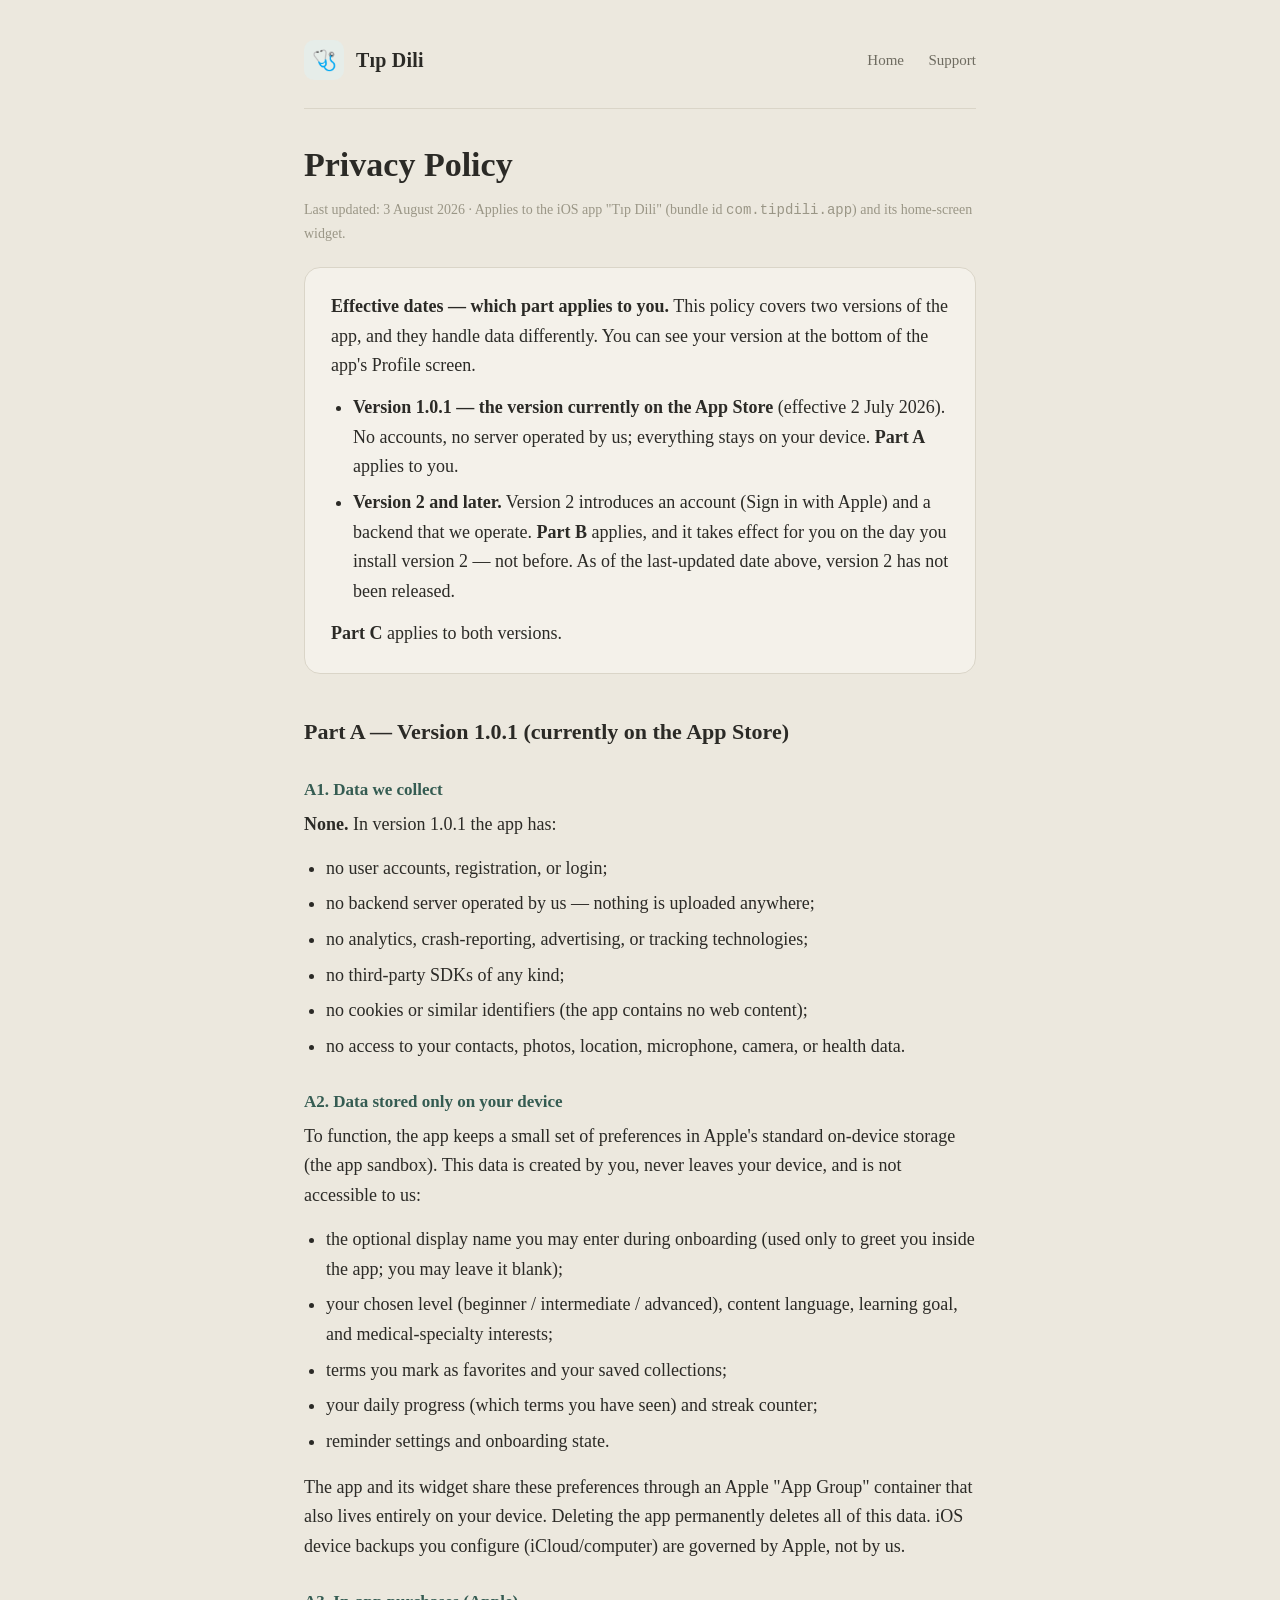
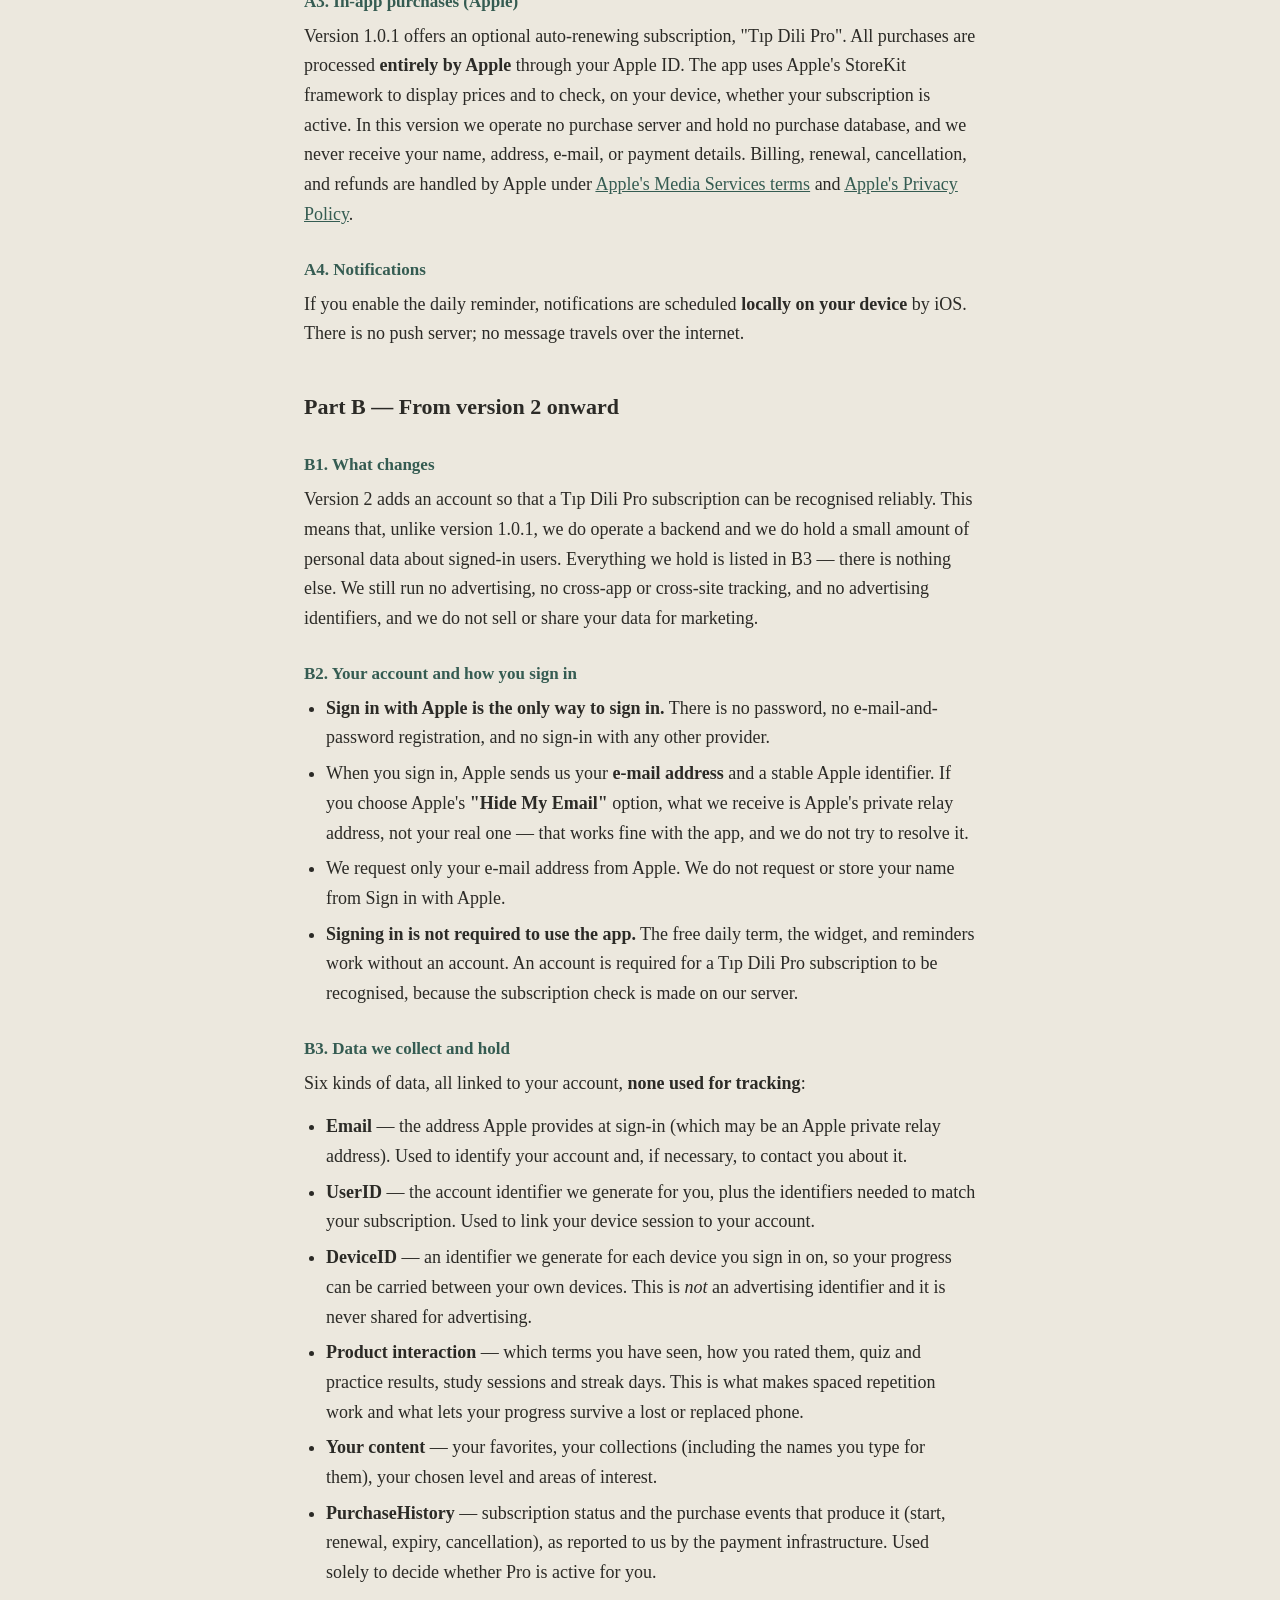
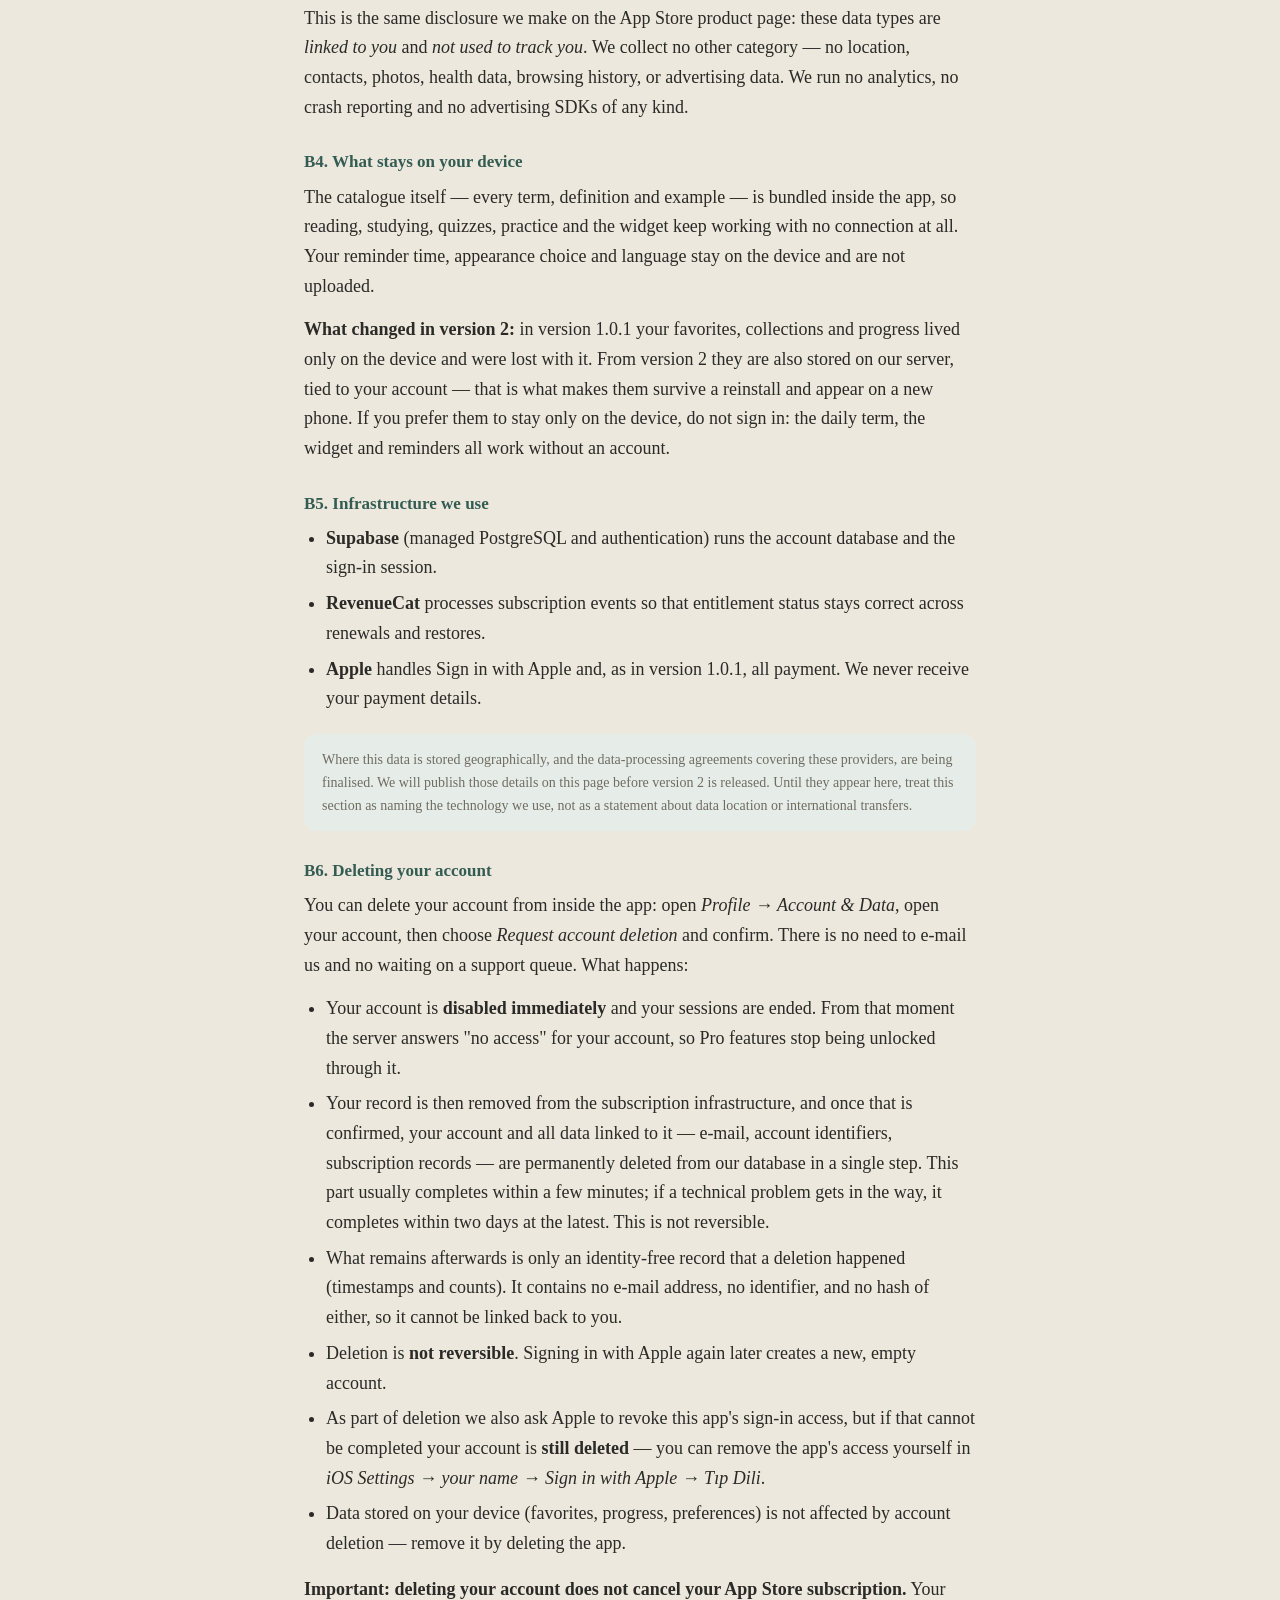
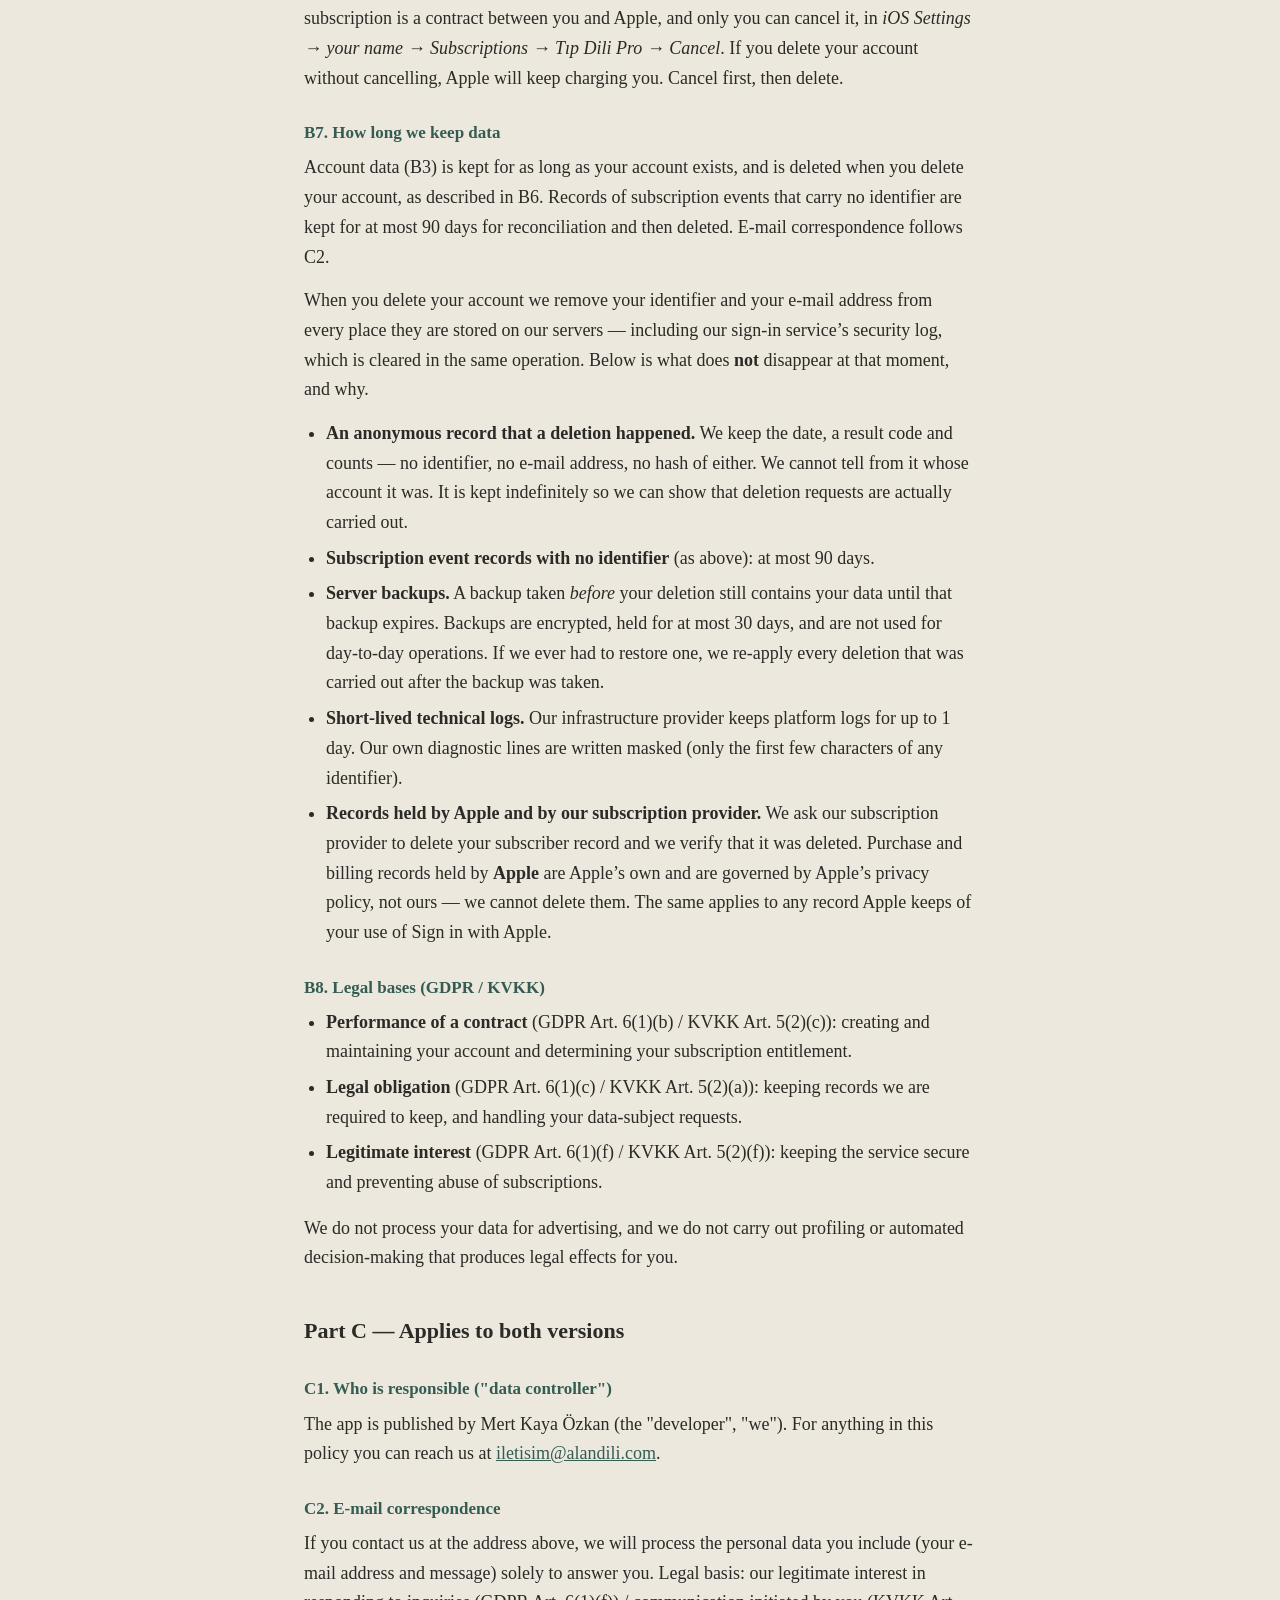
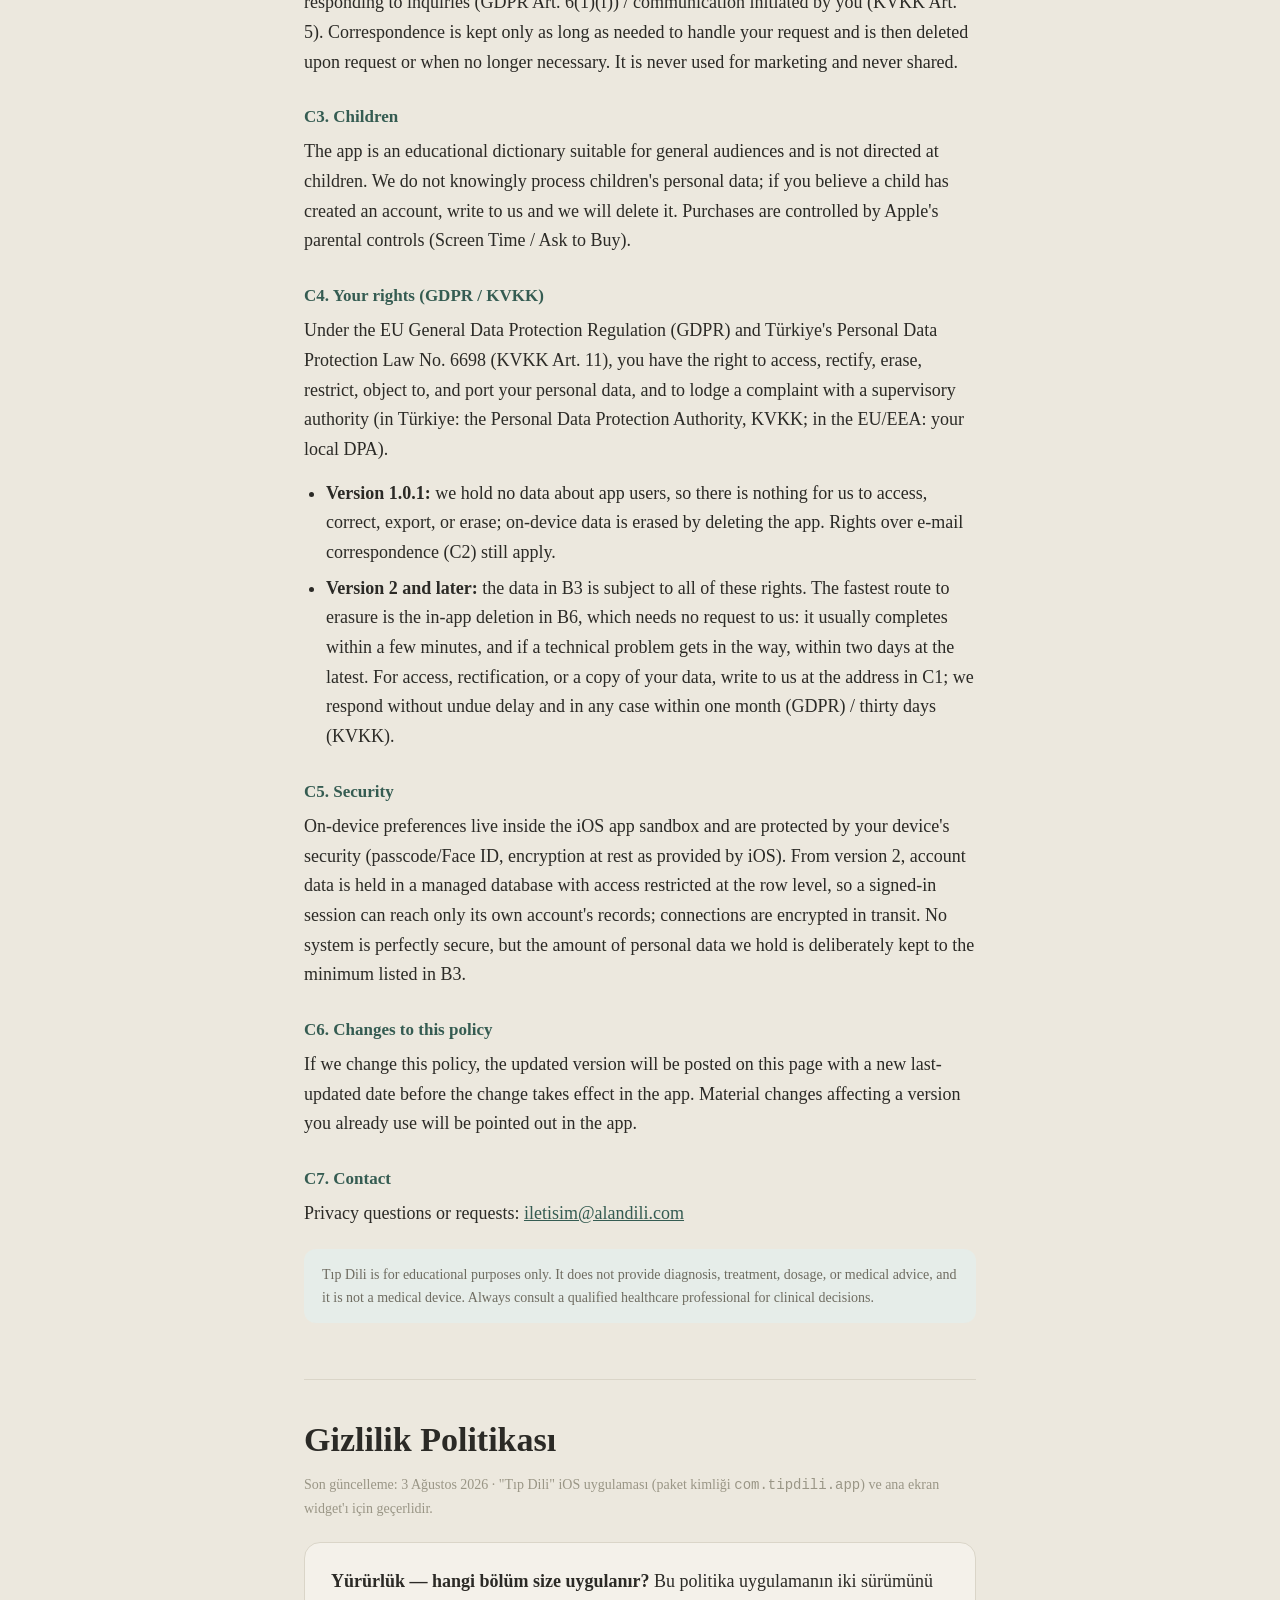
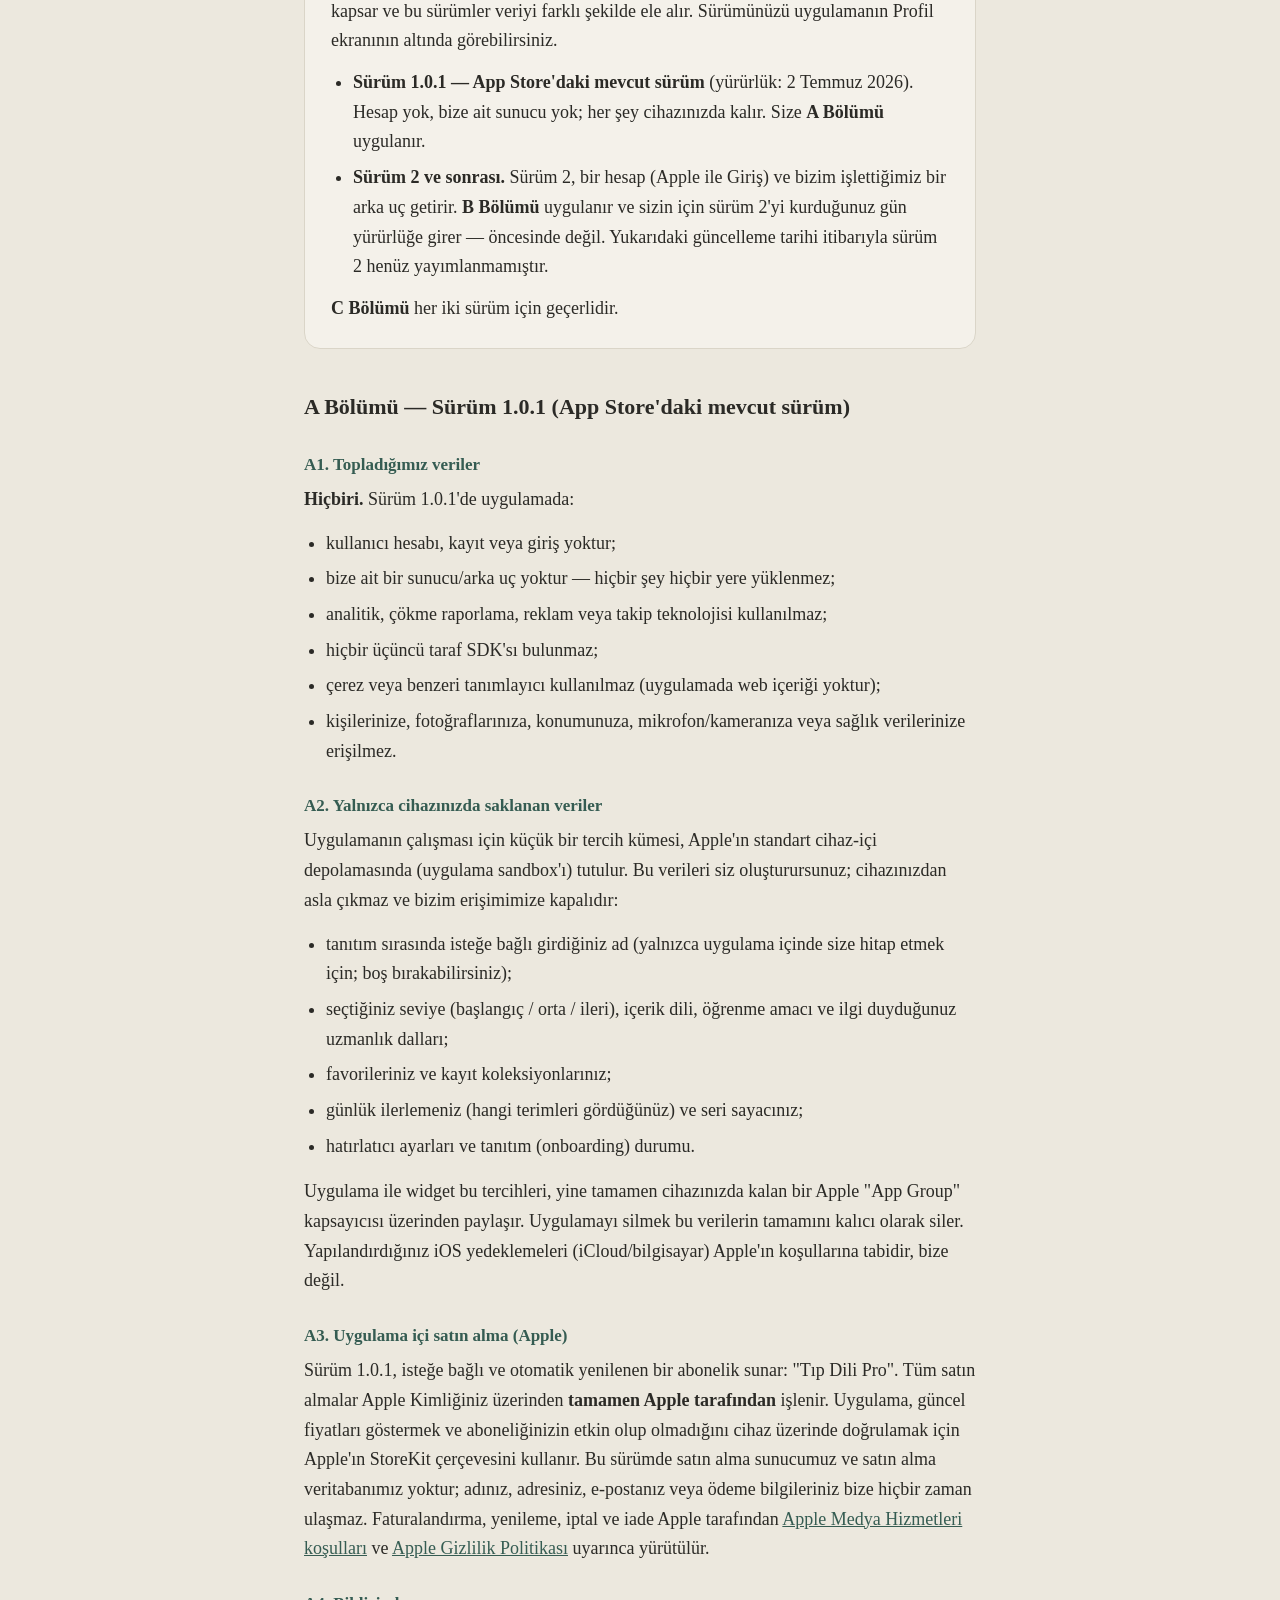
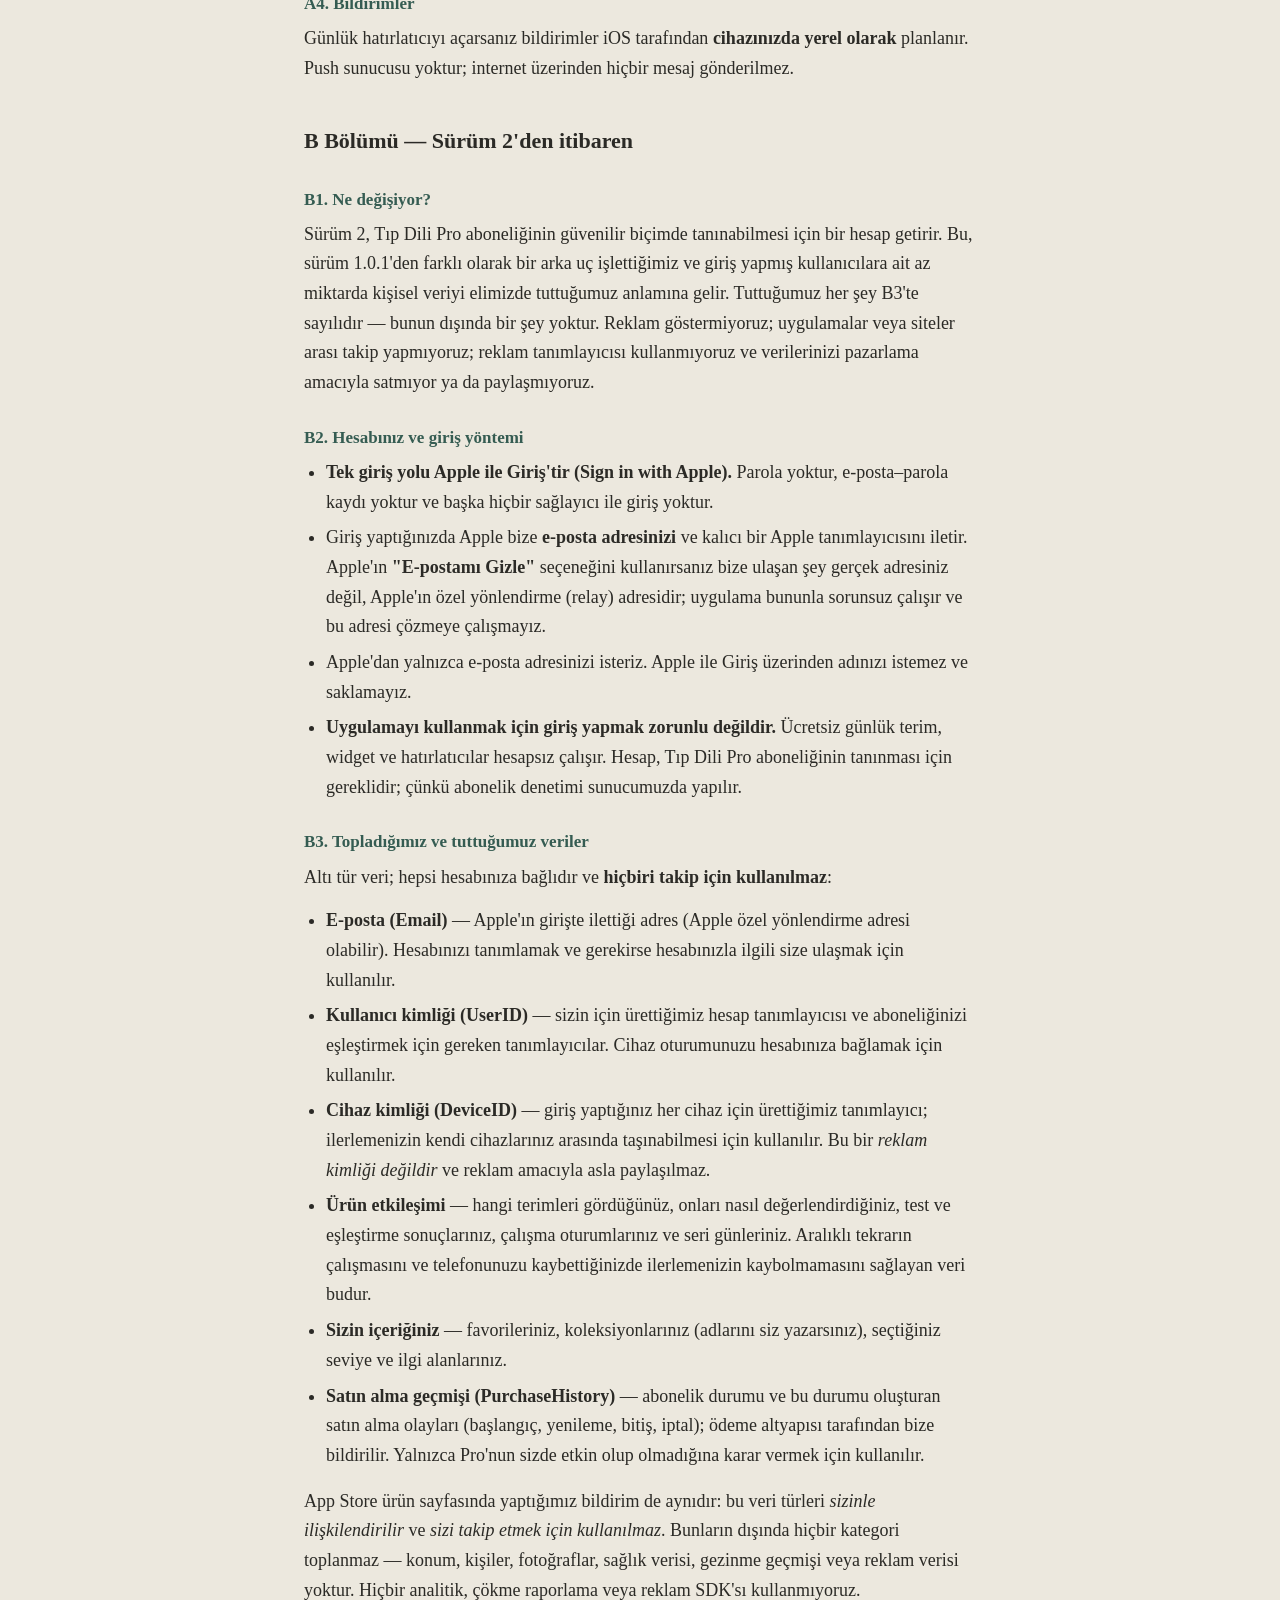
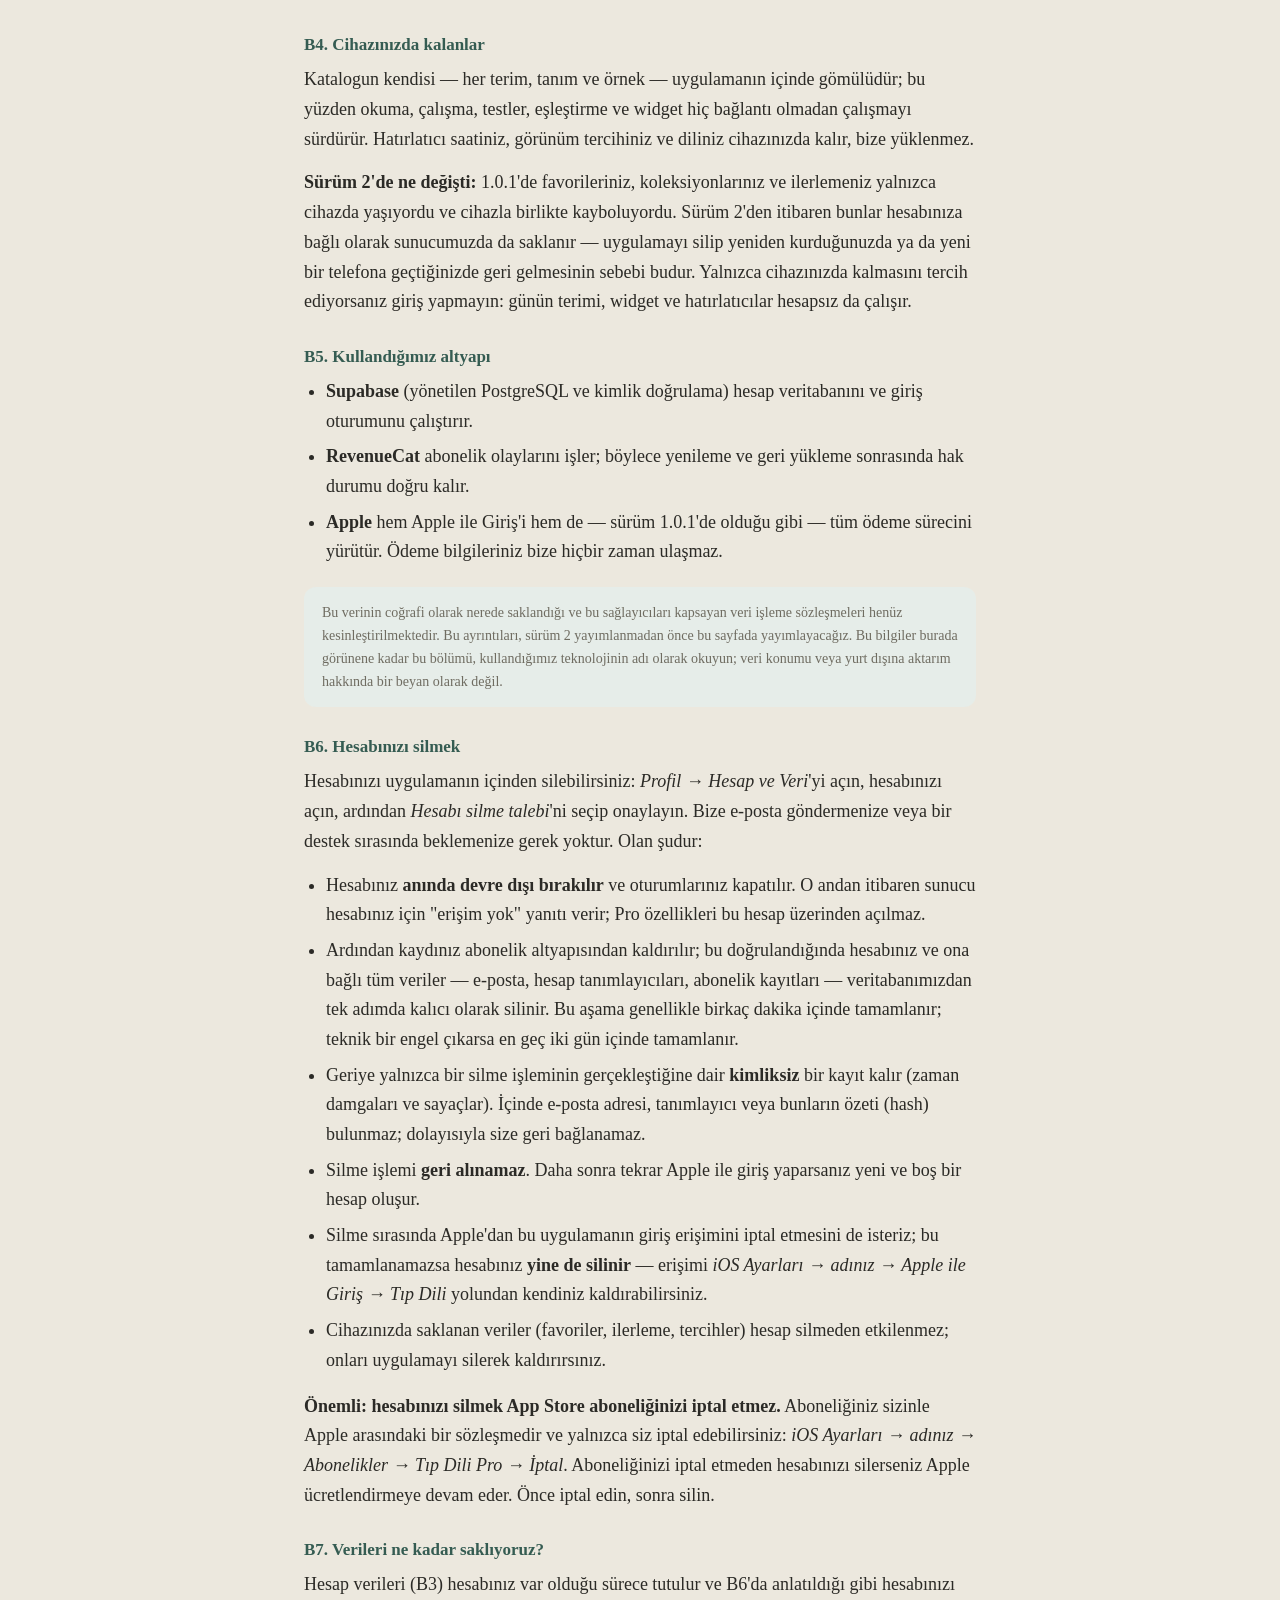
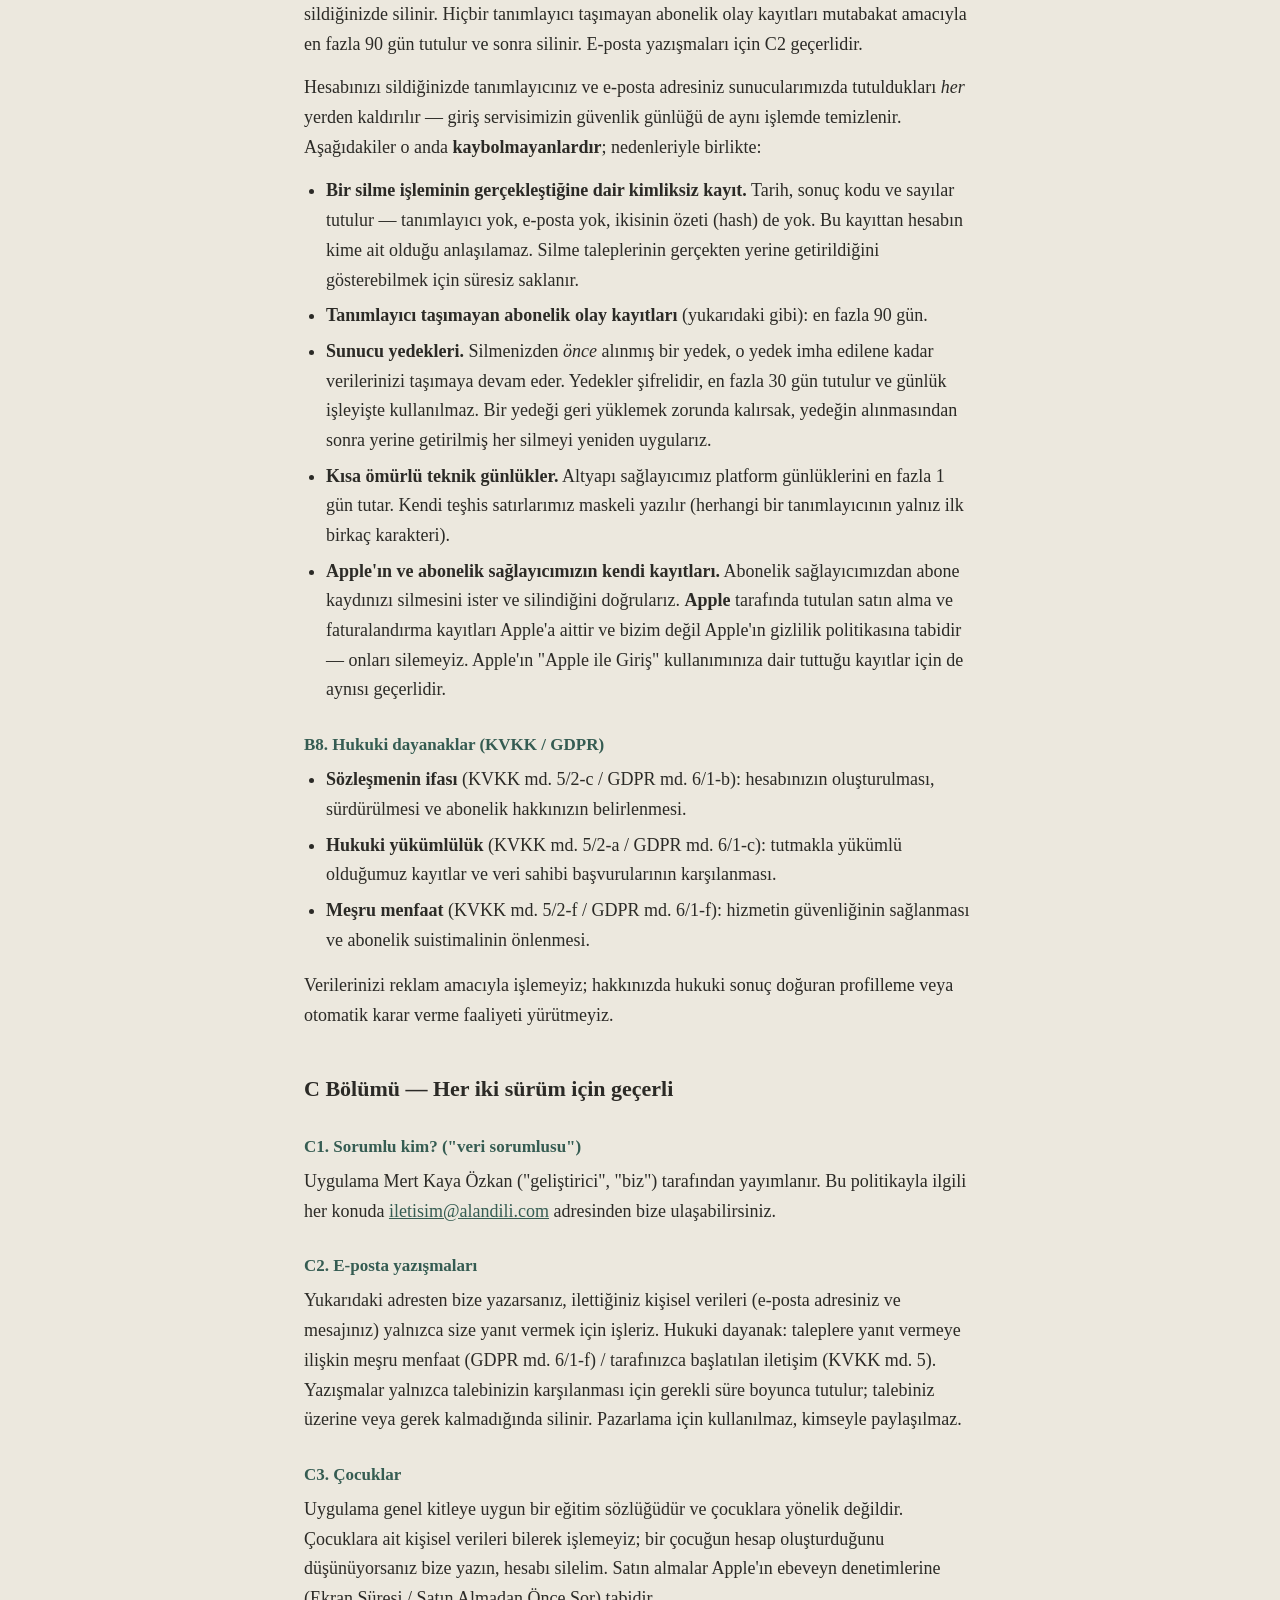
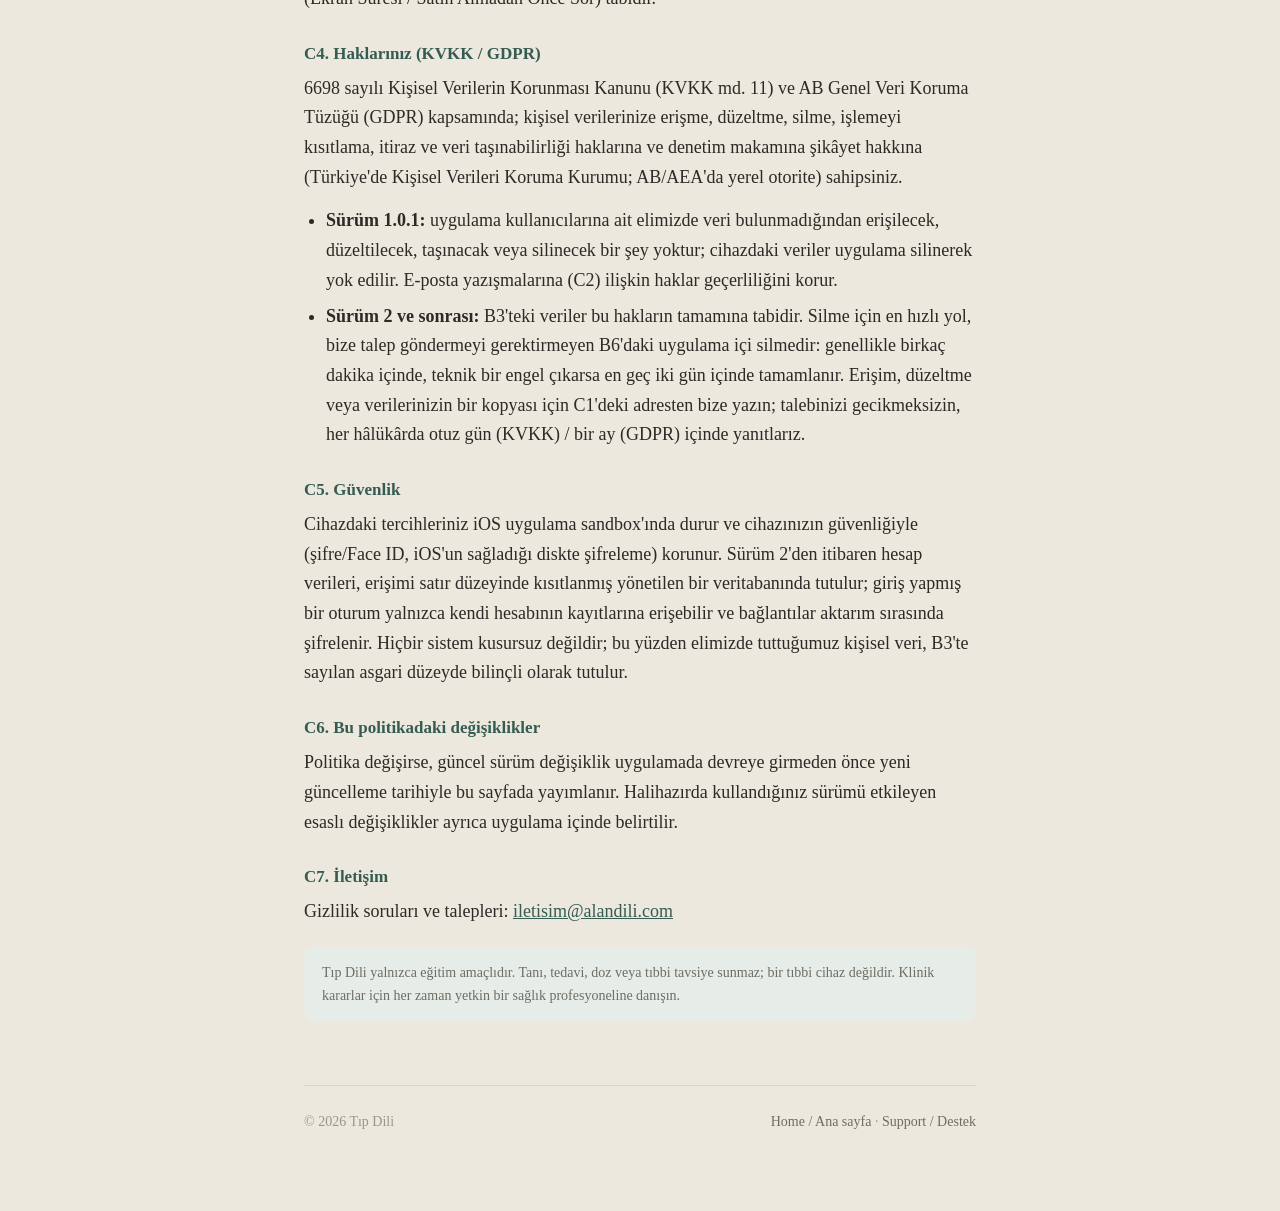
==== commit bebf7965: "gizlilik: B3/B4 gerçeğe göre düzeltildi — üç veri türü DEĞİL altı (TR + EN) 🔴 SÖZ ↔ DAVRANIŞ AYRIŞMA" ====
--- a/privacy.html
+++ b/privacy.html
@@ -130,26 +130,38 @@
     </ul>
 
     <h3>B3. Data we collect and hold</h3>
-    <p>Exactly three kinds of data, all linked to your account, none used for tracking:</p>
+    <p>Six kinds of data, all linked to your account, <strong>none used for tracking</strong>:</p>
     <ul>
       <li><strong>Email</strong> — the address Apple provides at sign-in (which may be an Apple private
         relay address). Used to identify your account and, if necessary, to contact you about it.</li>
       <li><strong>UserID</strong> — the account identifier we generate for you, plus the identifiers
         needed to match your subscription. Used to link your device session to your account.</li>
+      <li><strong>DeviceID</strong> — an identifier we generate for each device you sign in on, so your
+        progress can be carried between your own devices. This is <em>not</em> an advertising
+        identifier and it is never shared for advertising.</li>
+      <li><strong>Product interaction</strong> — which terms you have seen, how you rated them, quiz
+        and practice results, study sessions and streak days. This is what makes spaced repetition
+        work and what lets your progress survive a lost or replaced phone.</li>
+      <li><strong>Your content</strong> — your favorites, your collections (including the names you
+        type for them), your chosen level and areas of interest.</li>
       <li><strong>PurchaseHistory</strong> — subscription status and the purchase events that produce
         it (start, renewal, expiry, cancellation), as reported to us by the payment infrastructure.
         Used solely to decide whether Pro is active for you.</li>
     </ul>
-    <p>This is the same disclosure we make on the App Store product page: these three data types are
+    <p>This is the same disclosure we make on the App Store product page: these data types are
       <em>linked to you</em> and <em>not used to track you</em>. We collect no other category — no
-      location, contacts, photos, health data, browsing history, or advertising data.</p>
-
-    <h3>B4. What still stays on your device</h3>
-    <p>The learning side of the app remains local. Terms, definitions, and examples are bundled inside
-      the app; your favorites, collections, daily progress, streak, level, language, interests, and
-      reminder settings continue to live only on your device and are not uploaded to us. Studying,
-      quizzes, practice, and the widget keep working offline. What needs a connection is signing in
-      and checking your subscription.</p>
+      location, contacts, photos, health data, browsing history, or advertising data. We run no
+      analytics, no crash reporting and no advertising SDKs of any kind.</p>
+
+    <h3>B4. What stays on your device</h3>
+    <p>The catalogue itself — every term, definition and example — is bundled inside the app, so
+      reading, studying, quizzes, practice and the widget keep working with no connection at all.
+      Your reminder time, appearance choice and language stay on the device and are not uploaded.</p>
+    <p><strong>What changed in version 2:</strong> in version 1.0.1 your favorites, collections and
+      progress lived only on the device and were lost with it. From version 2 they are also stored on
+      our server, tied to your account — that is what makes them survive a reinstall and appear on a
+      new phone. If you prefer them to stay only on the device, do not sign in: the daily term, the
+      widget and reminders all work without an account.</p>
 
     <h3>B5. Infrastructure we use</h3>
     <ul>
@@ -385,7 +397,7 @@
     </ul>
 
     <h3>B3. Topladığımız ve tuttuğumuz veriler</h3>
-    <p>Tam olarak üç tür veri; hepsi hesabınıza bağlıdır ve hiçbiri takip için kullanılmaz:</p>
+    <p>Altı tür veri; hepsi hesabınıza bağlıdır ve <strong>hiçbiri takip için kullanılmaz</strong>:</p>
     <ul>
       <li><strong>E-posta (Email)</strong> — Apple'ın girişte ilettiği adres (Apple özel yönlendirme
         adresi olabilir). Hesabınızı tanımlamak ve gerekirse hesabınızla ilgili size ulaşmak için
@@ -393,21 +405,33 @@
       <li><strong>Kullanıcı kimliği (UserID)</strong> — sizin için ürettiğimiz hesap tanımlayıcısı ve
         aboneliğinizi eşleştirmek için gereken tanımlayıcılar. Cihaz oturumunuzu hesabınıza bağlamak
         için kullanılır.</li>
+      <li><strong>Cihaz kimliği (DeviceID)</strong> — giriş yaptığınız her cihaz için ürettiğimiz
+        tanımlayıcı; ilerlemenizin kendi cihazlarınız arasında taşınabilmesi için kullanılır. Bu bir
+        <em>reklam kimliği değildir</em> ve reklam amacıyla asla paylaşılmaz.</li>
+      <li><strong>Ürün etkileşimi</strong> — hangi terimleri gördüğünüz, onları nasıl
+        değerlendirdiğiniz, test ve eşleştirme sonuçlarınız, çalışma oturumlarınız ve seri günleriniz.
+        Aralıklı tekrarın çalışmasını ve telefonunuzu kaybettiğinizde ilerlemenizin kaybolmamasını
+        sağlayan veri budur.</li>
+      <li><strong>Sizin içeriğiniz</strong> — favorileriniz, koleksiyonlarınız (adlarını siz
+        yazarsınız), seçtiğiniz seviye ve ilgi alanlarınız.</li>
       <li><strong>Satın alma geçmişi (PurchaseHistory)</strong> — abonelik durumu ve bu durumu oluşturan
         satın alma olayları (başlangıç, yenileme, bitiş, iptal); ödeme altyapısı tarafından bize
         bildirilir. Yalnızca Pro'nun sizde etkin olup olmadığına karar vermek için kullanılır.</li>
     </ul>
-    <p>App Store ürün sayfasında yaptığımız bildirim de aynıdır: bu üç veri türü <em>sizinle
+    <p>App Store ürün sayfasında yaptığımız bildirim de aynıdır: bu veri türleri <em>sizinle
       ilişkilendirilir</em> ve <em>sizi takip etmek için kullanılmaz</em>. Bunların dışında hiçbir
       kategori toplanmaz — konum, kişiler, fotoğraflar, sağlık verisi, gezinme geçmişi veya reklam
-      verisi yoktur.</p>
-
-    <h3>B4. Cihazınızda kalmaya devam edenler</h3>
-    <p>Uygulamanın öğrenme tarafı yerel kalır. Terimler, tanımlar ve örnekler uygulamanın içinde
-      gömülüdür; favorileriniz, koleksiyonlarınız, günlük ilerlemeniz, seriniz, seviyeniz, diliniz,
-      ilgi alanlarınız ve hatırlatıcı ayarlarınız yalnızca cihazınızda durmaya devam eder ve bize
-      yüklenmez. Çalışma, testler, pratik ve widget çevrimdışı çalışmayı sürdürür. Bağlantı gerektiren
-      şey giriş yapmak ve aboneliğinizi denetlemektir.</p>
+      verisi yoktur. Hiçbir analitik, çökme raporlama veya reklam SDK'sı kullanmıyoruz.</p>
+
+    <h3>B4. Cihazınızda kalanlar</h3>
+    <p>Katalogun kendisi — her terim, tanım ve örnek — uygulamanın içinde gömülüdür; bu yüzden okuma,
+      çalışma, testler, eşleştirme ve widget hiç bağlantı olmadan çalışmayı sürdürür. Hatırlatıcı
+      saatiniz, görünüm tercihiniz ve diliniz cihazınızda kalır, bize yüklenmez.</p>
+    <p><strong>Sürüm 2'de ne değişti:</strong> 1.0.1'de favorileriniz, koleksiyonlarınız ve
+      ilerlemeniz yalnızca cihazda yaşıyordu ve cihazla birlikte kayboluyordu. Sürüm 2'den itibaren
+      bunlar hesabınıza bağlı olarak sunucumuzda da saklanır — uygulamayı silip yeniden kurduğunuzda
+      ya da yeni bir telefona geçtiğinizde geri gelmesinin sebebi budur. Yalnızca cihazınızda kalmasını
+      tercih ediyorsanız giriş yapmayın: günün terimi, widget ve hatırlatıcılar hesapsız da çalışır.</p>
 
     <h3>B5. Kullandığımız altyapı</h3>
     <ul>
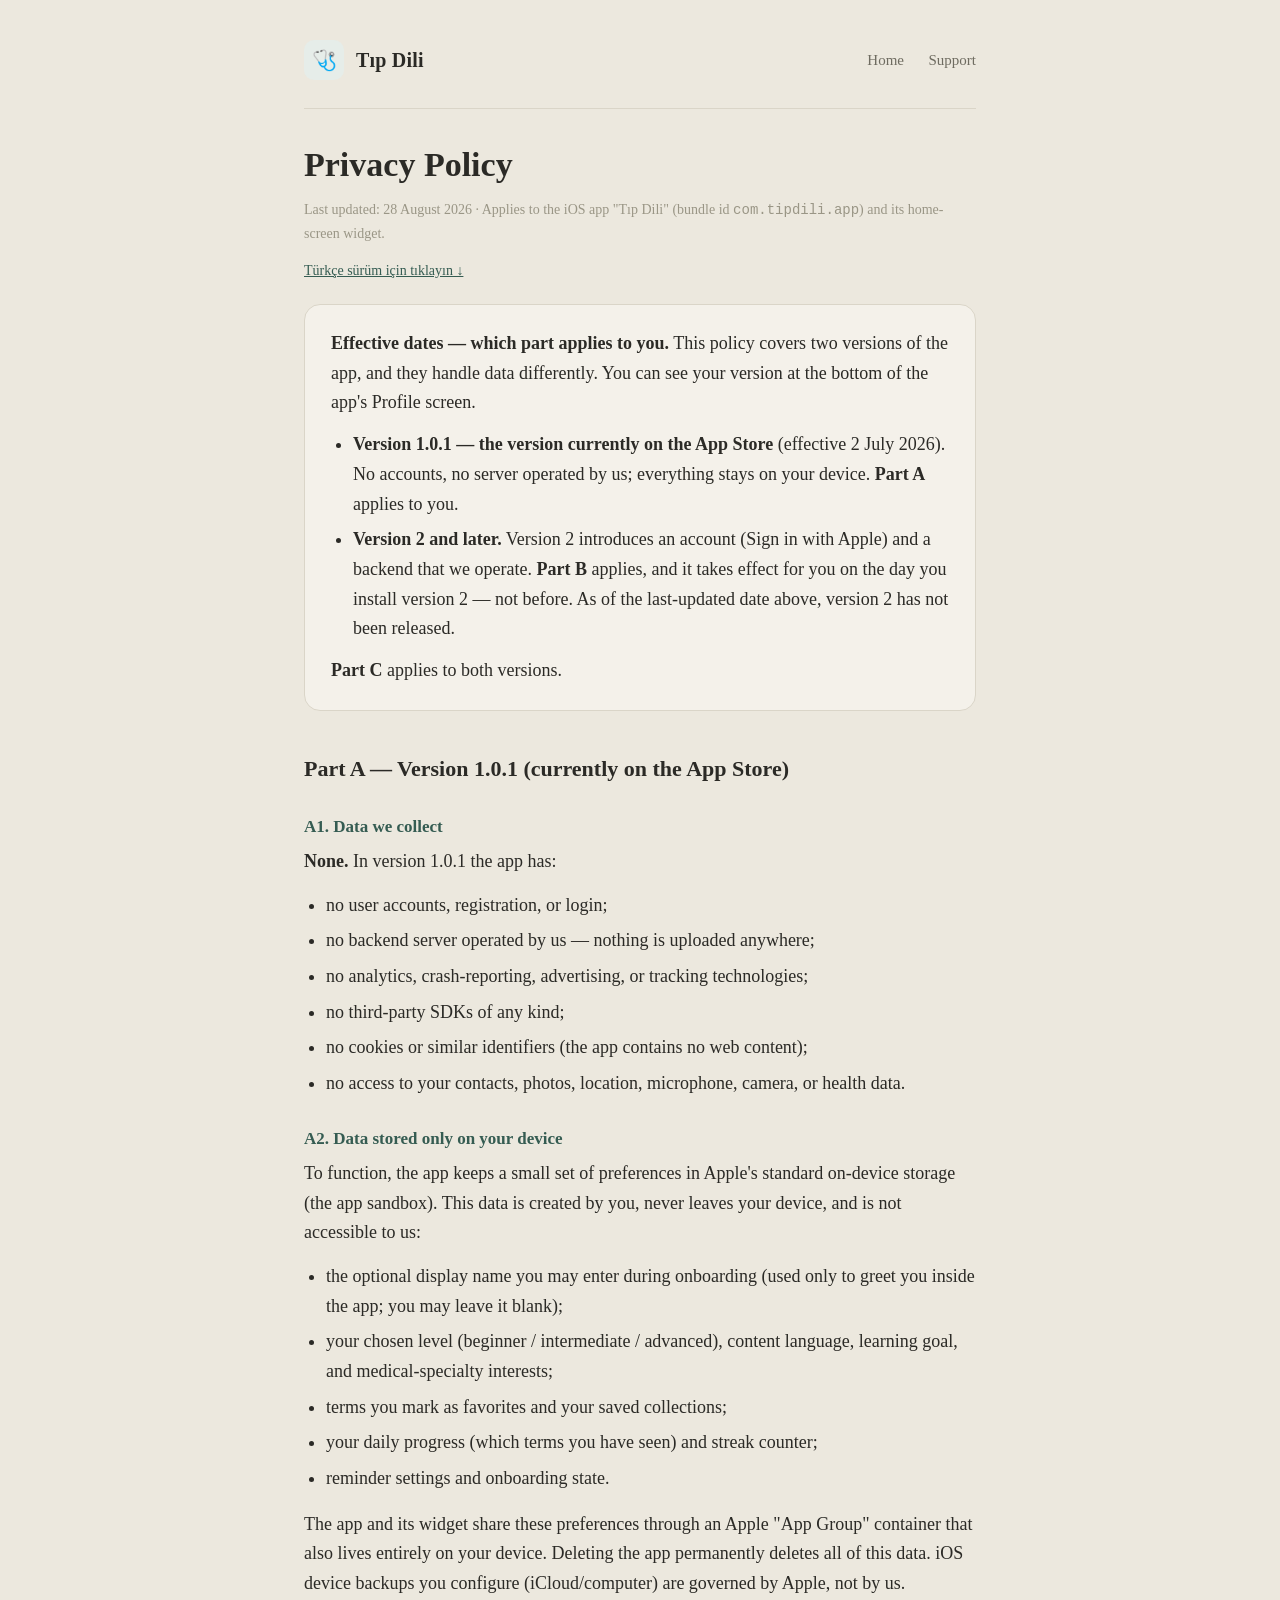
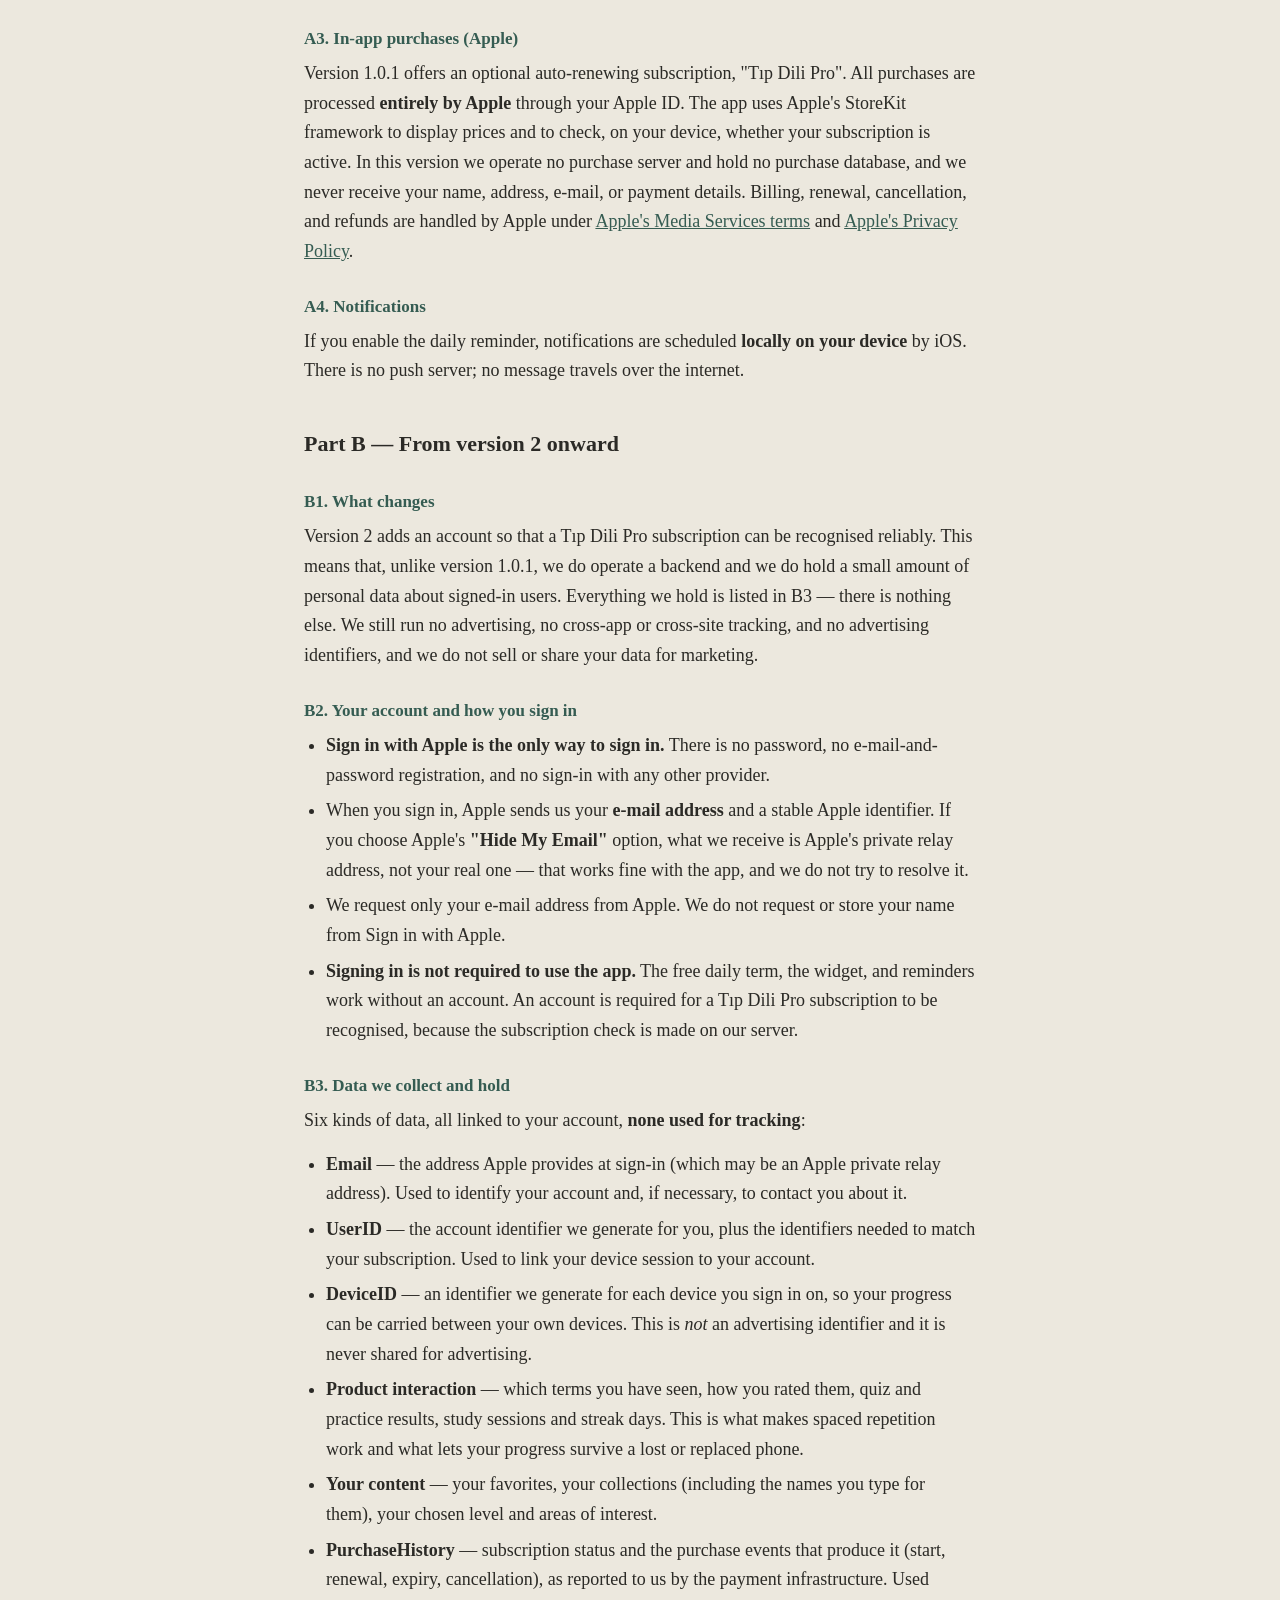
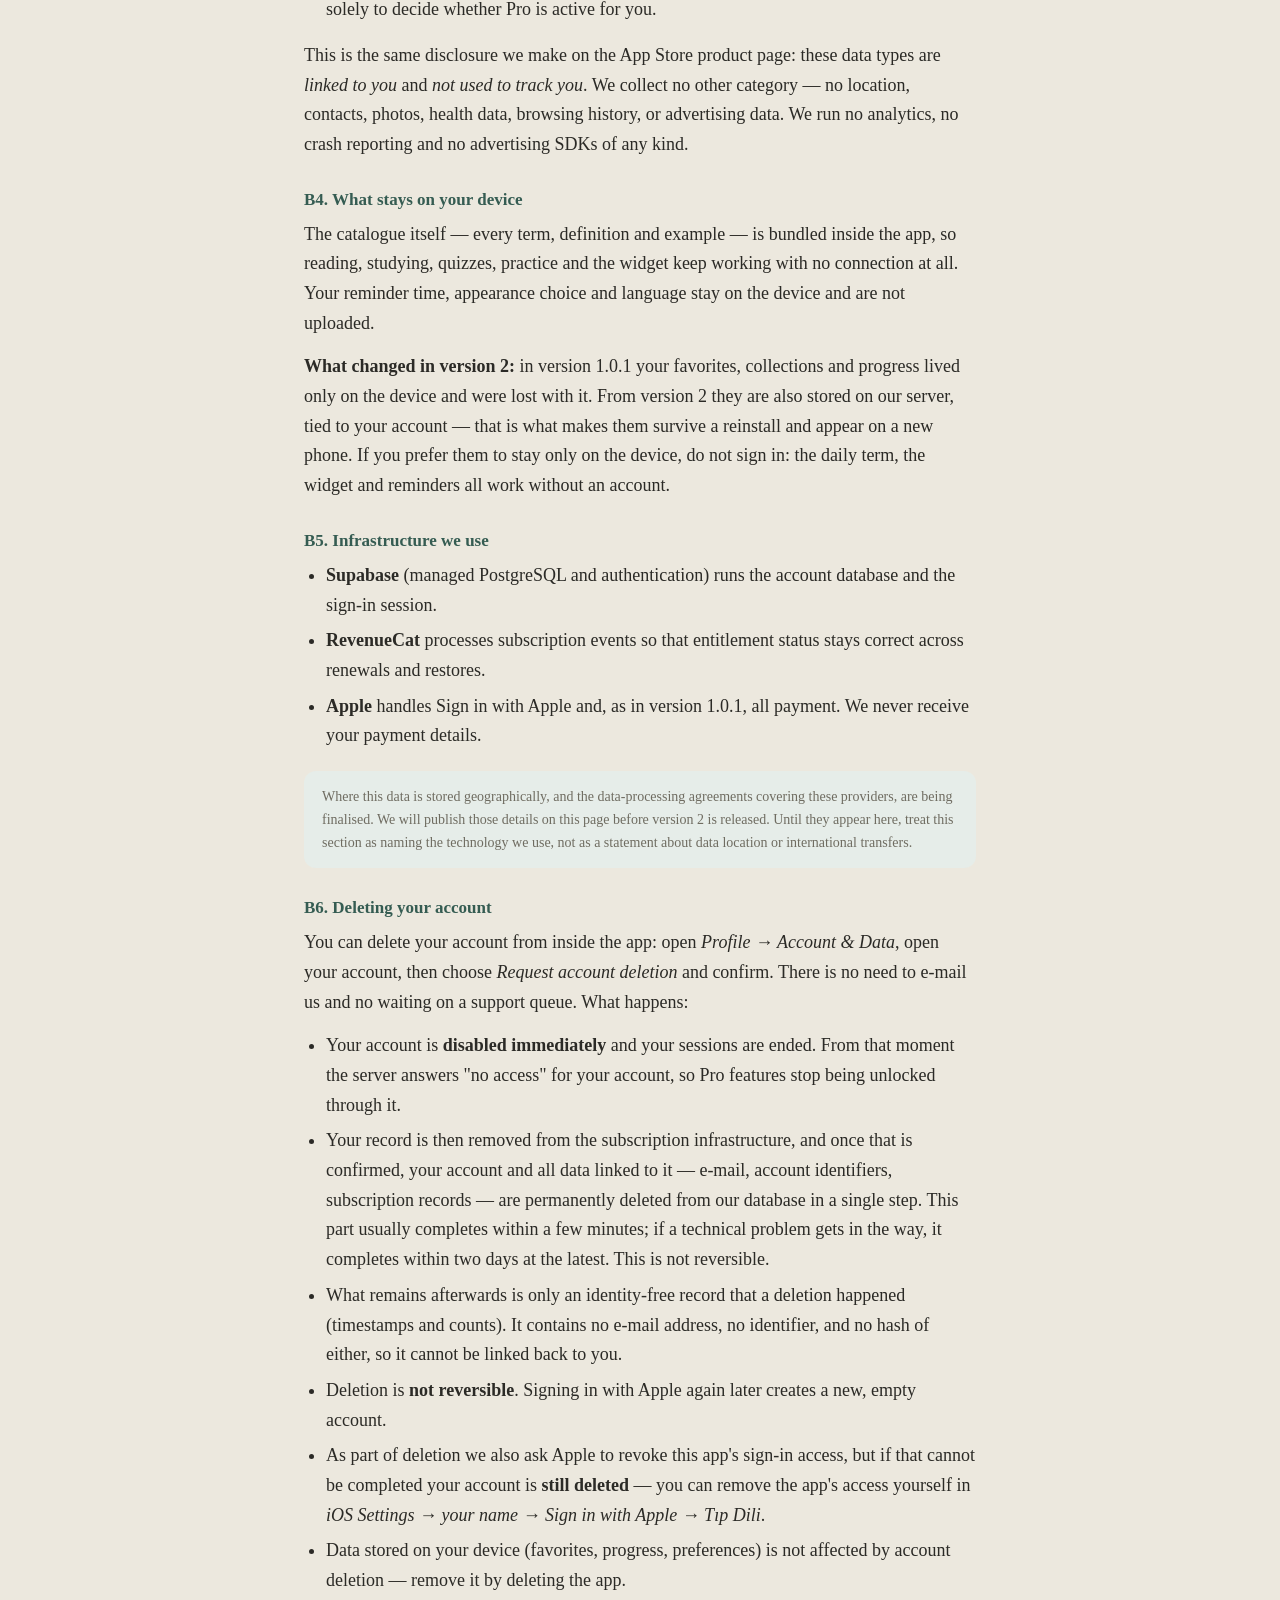
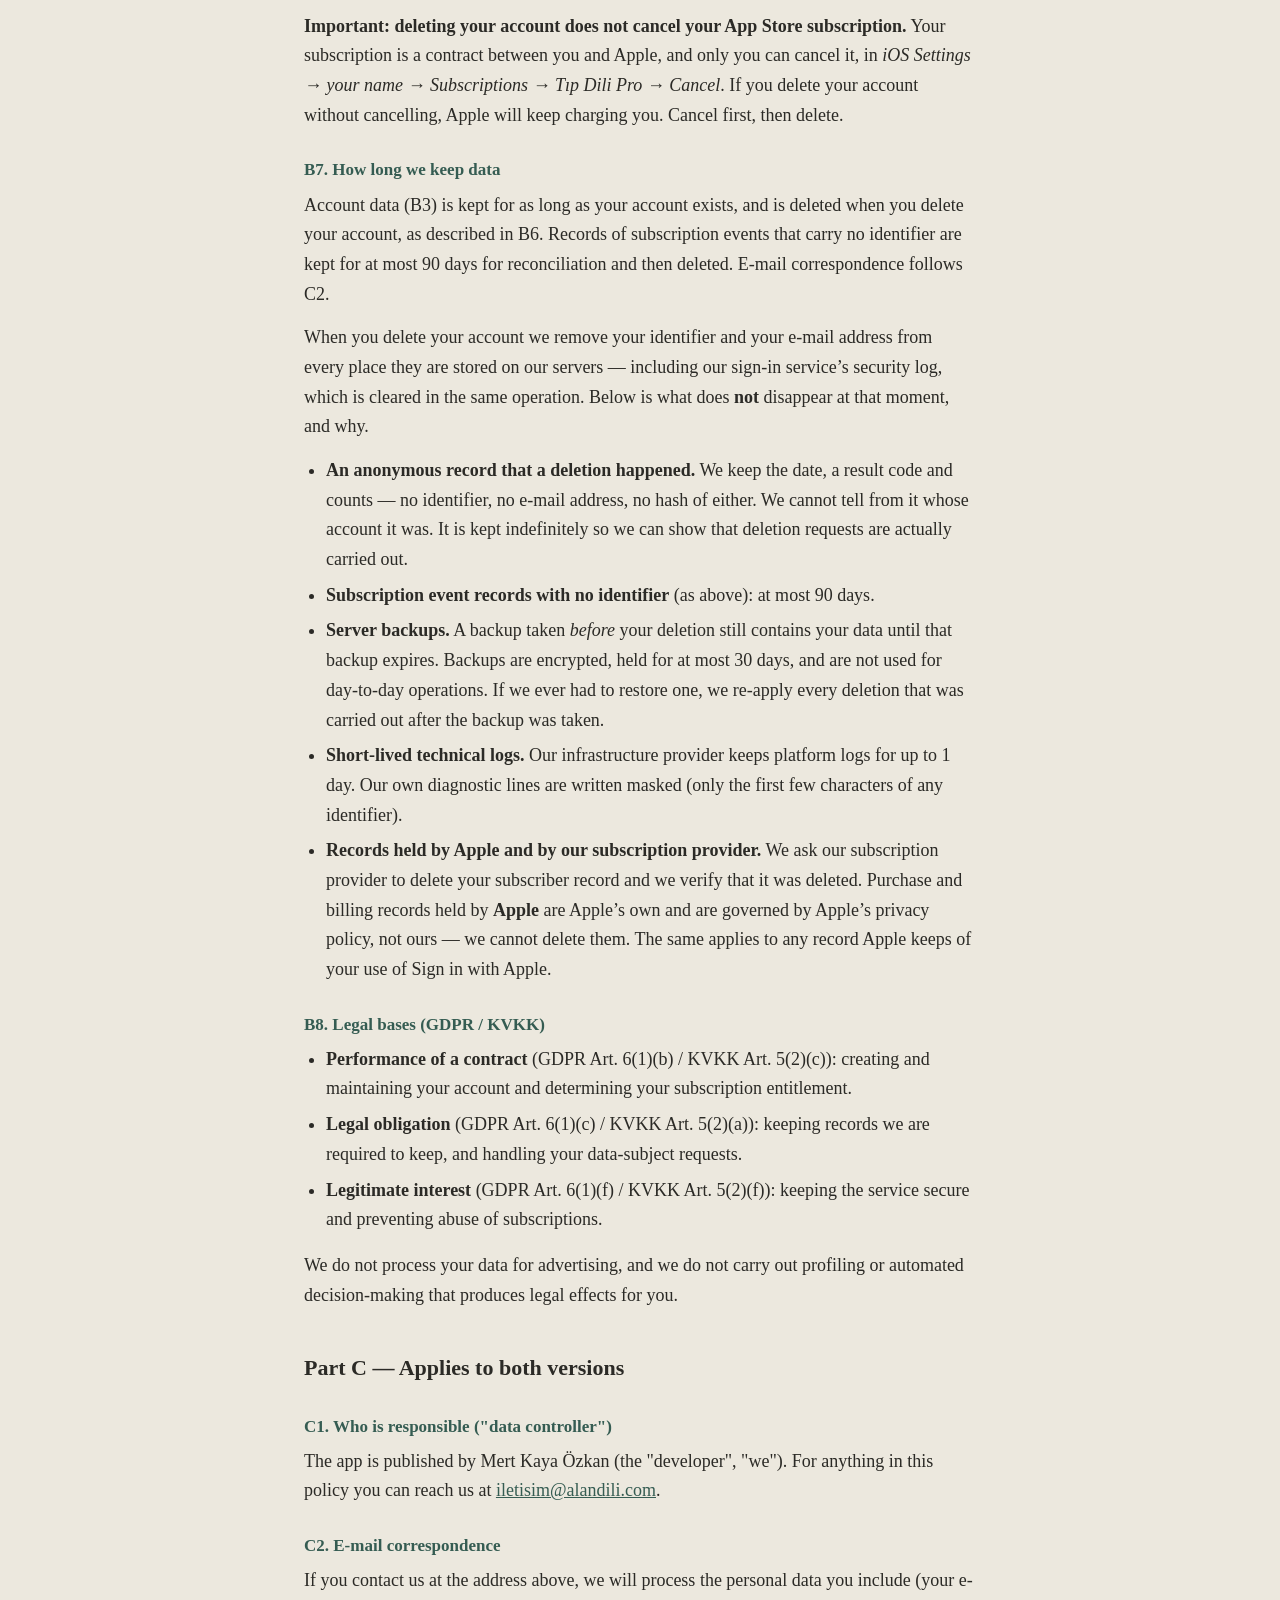
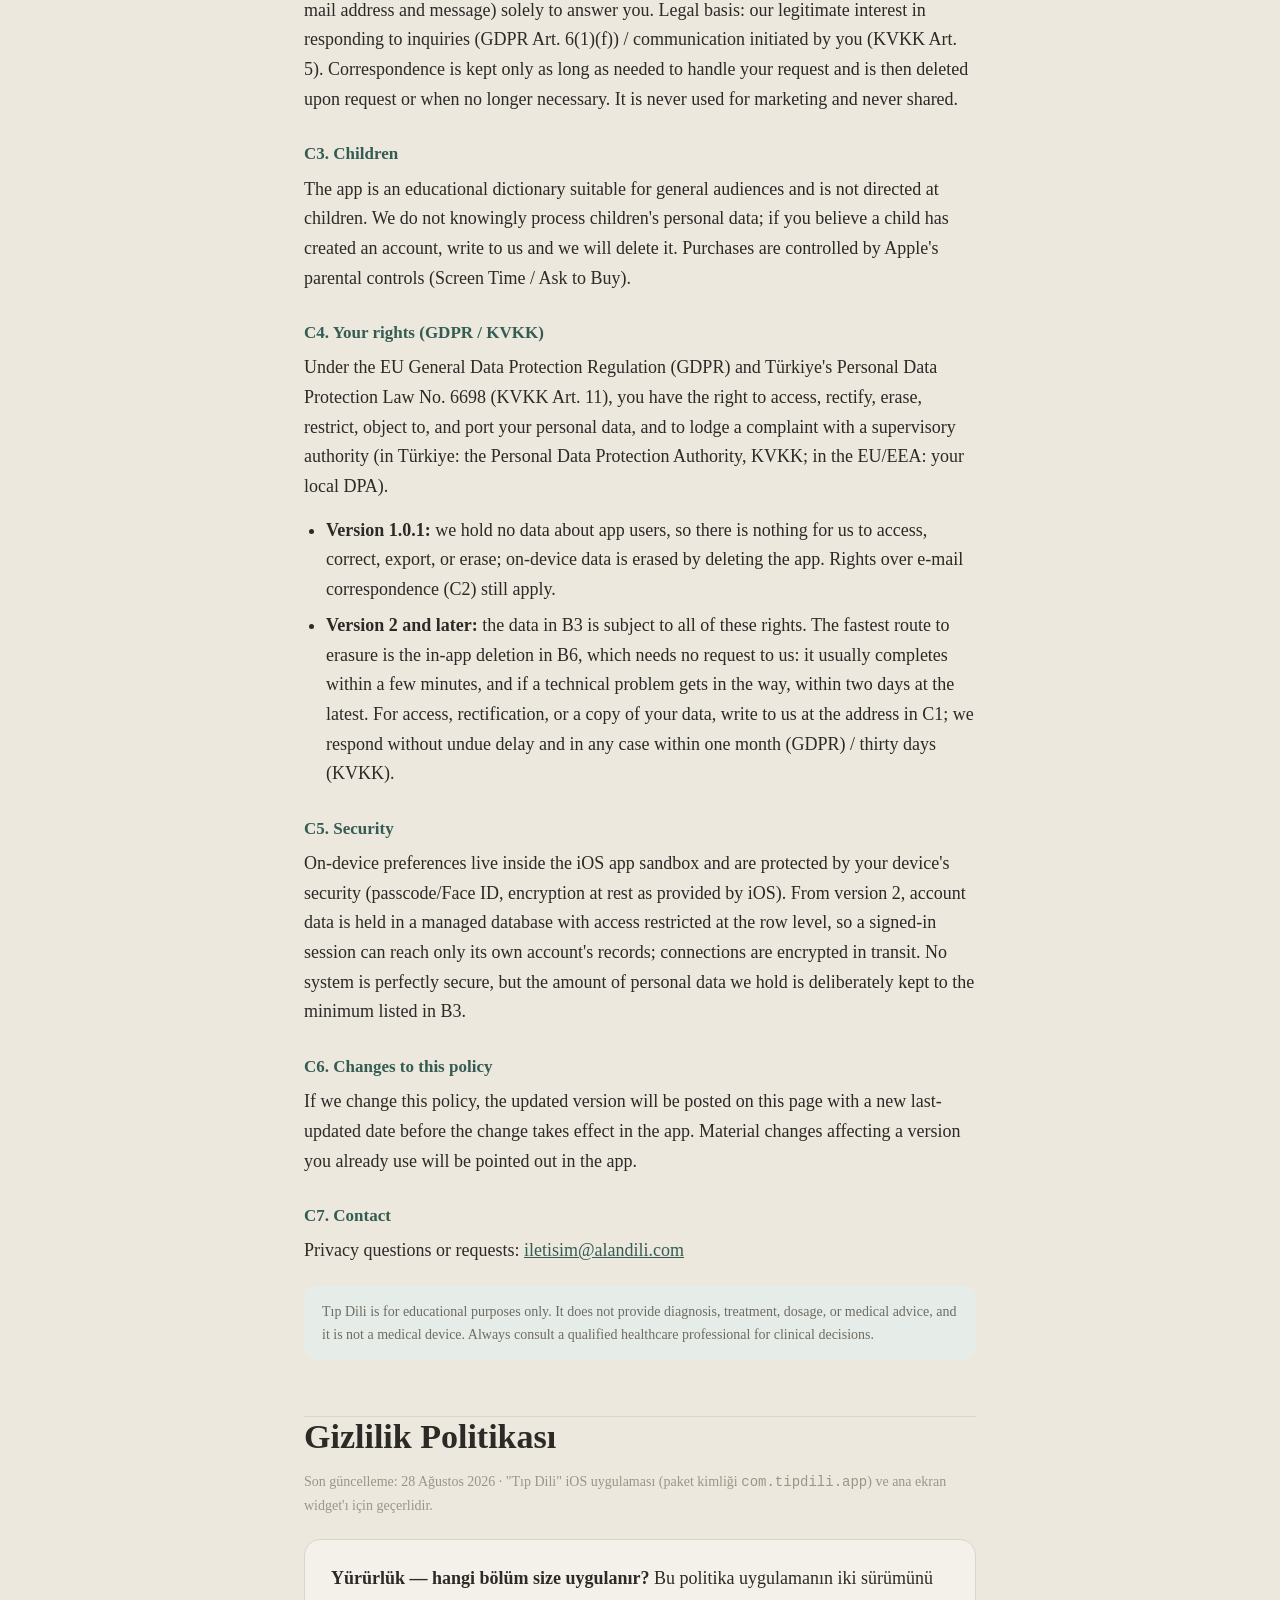
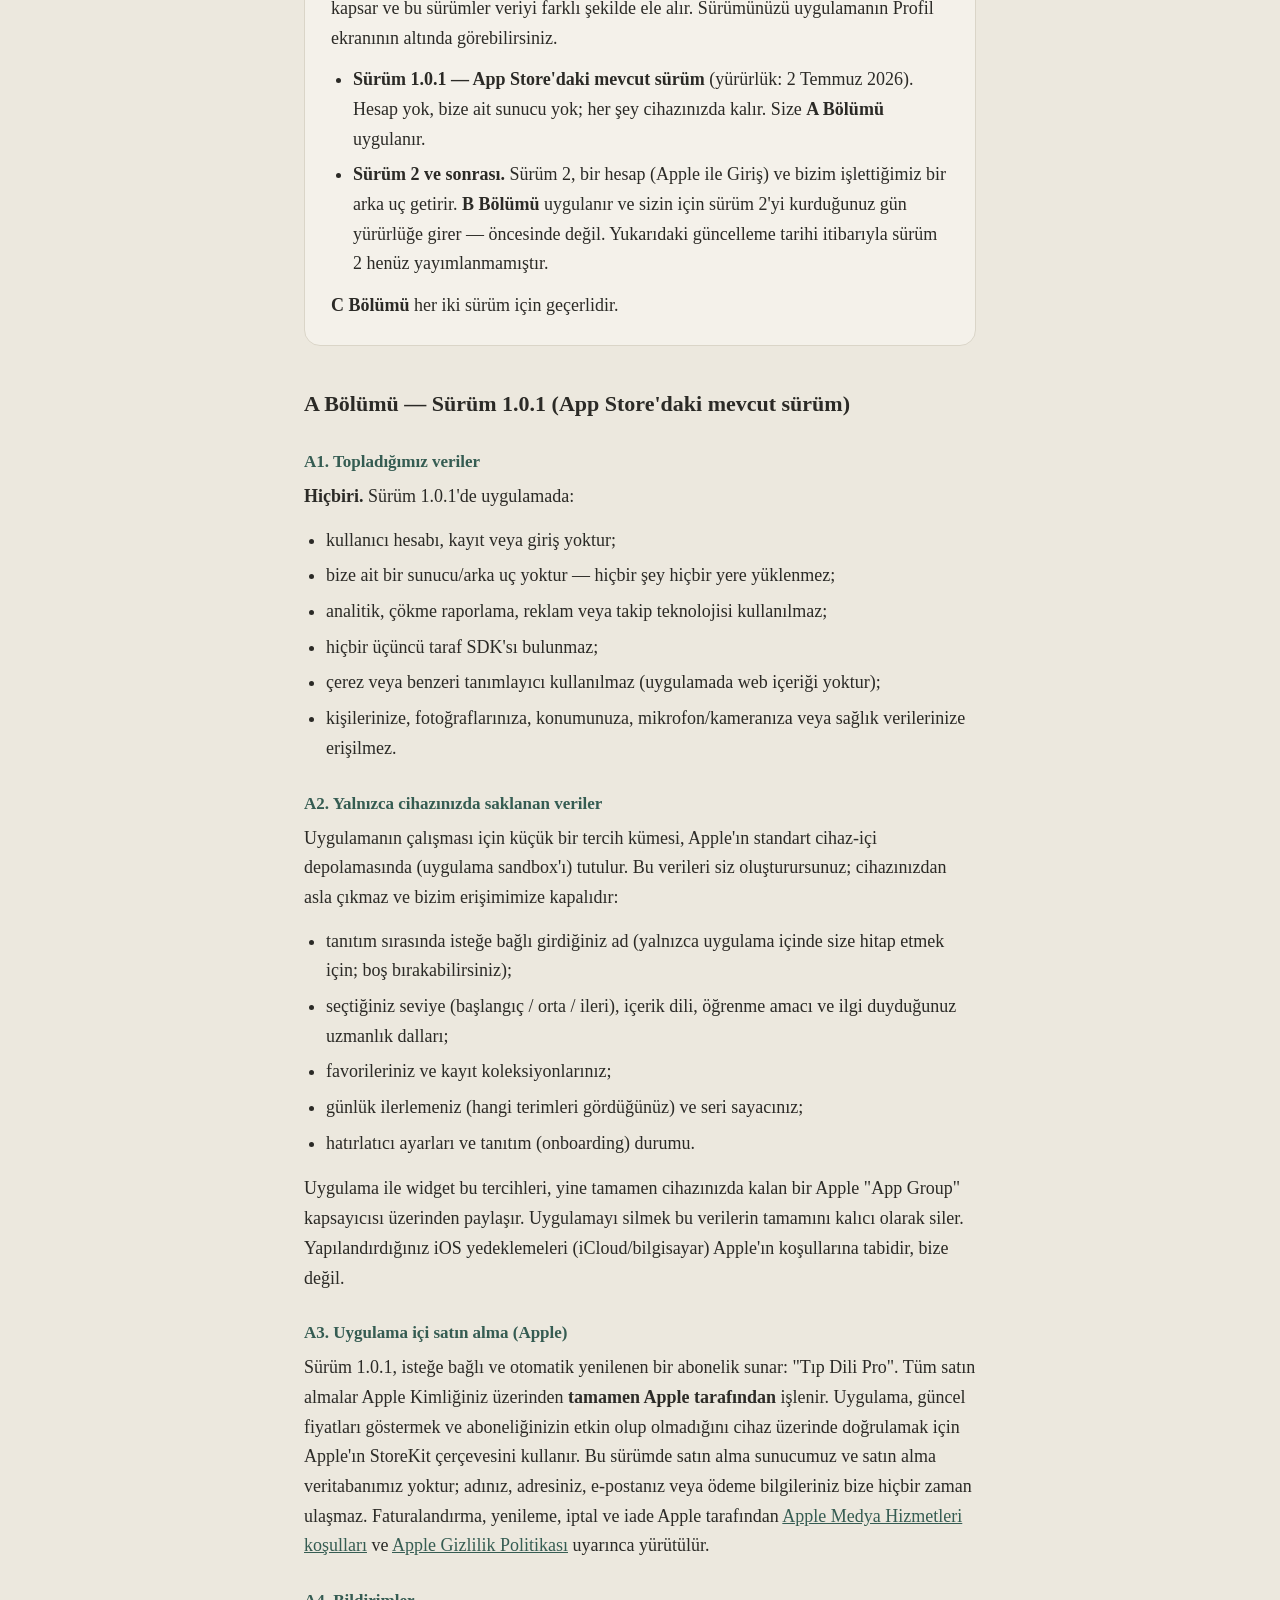
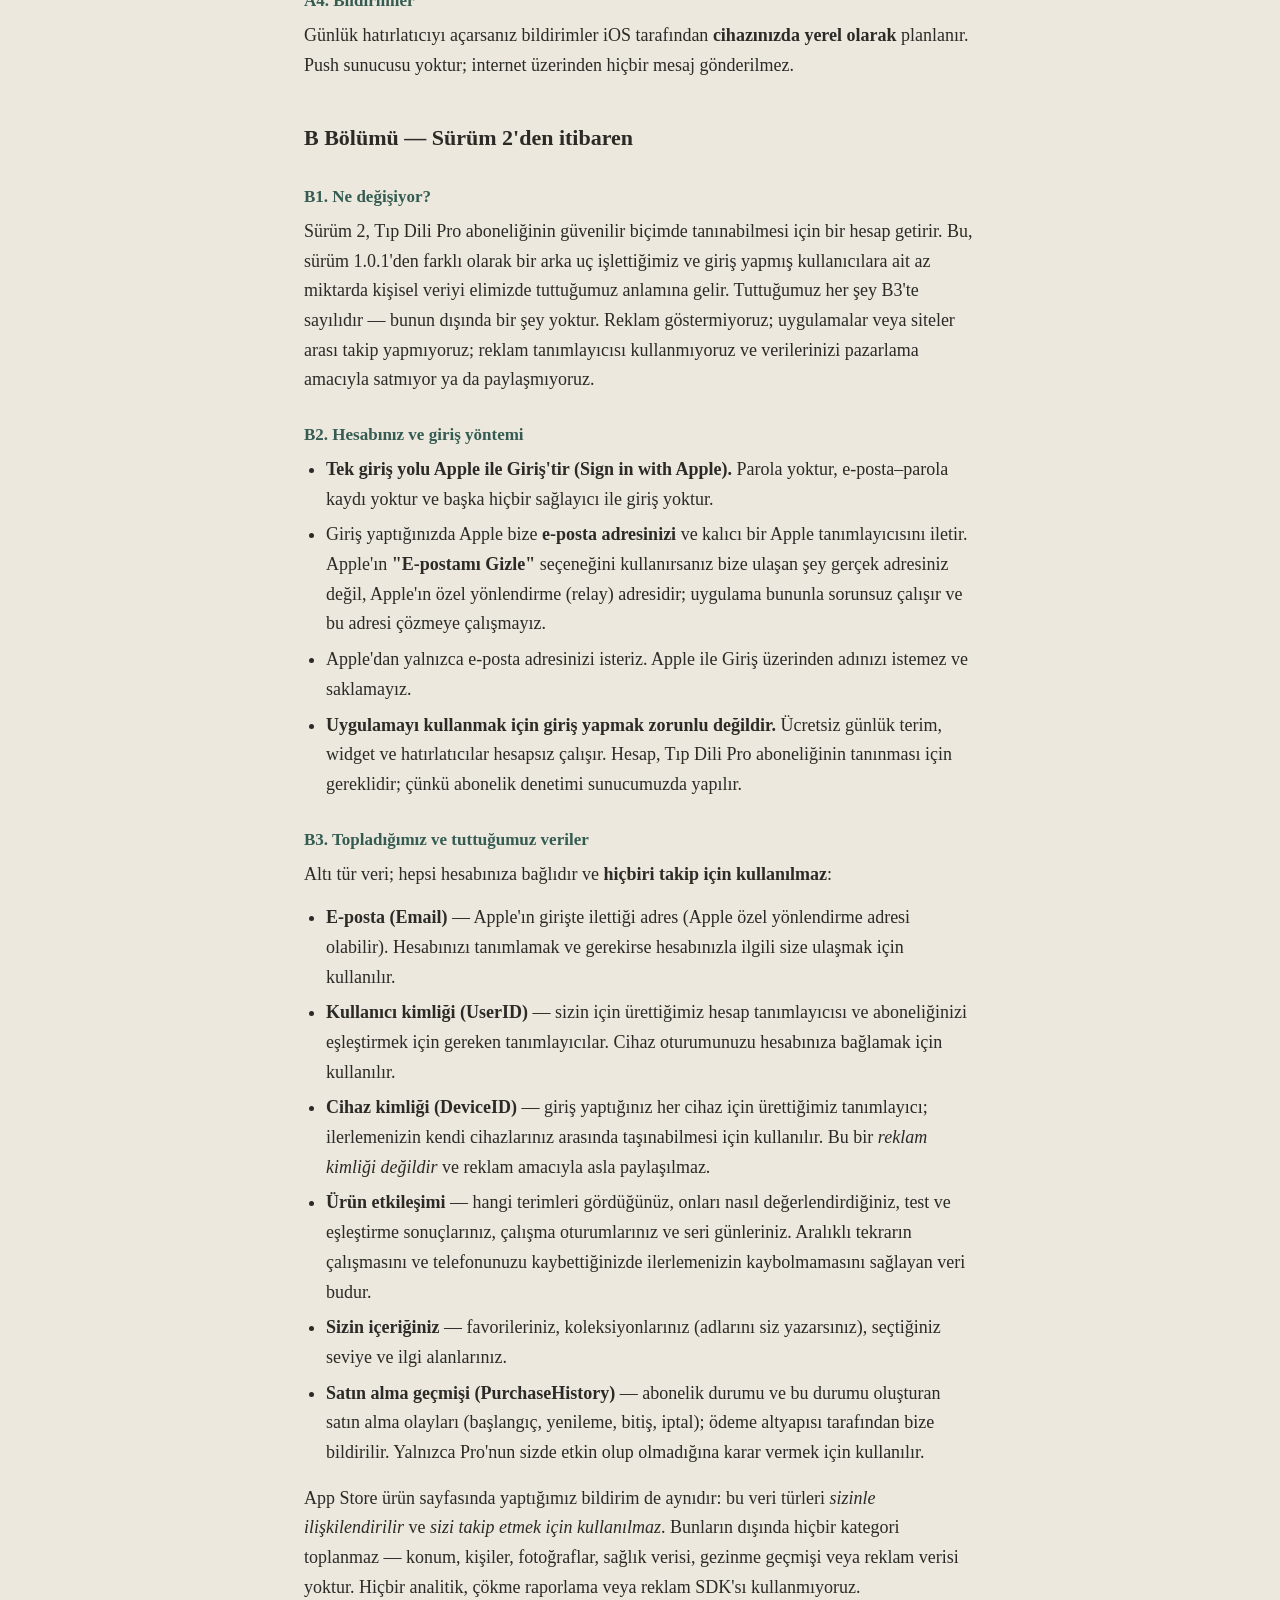
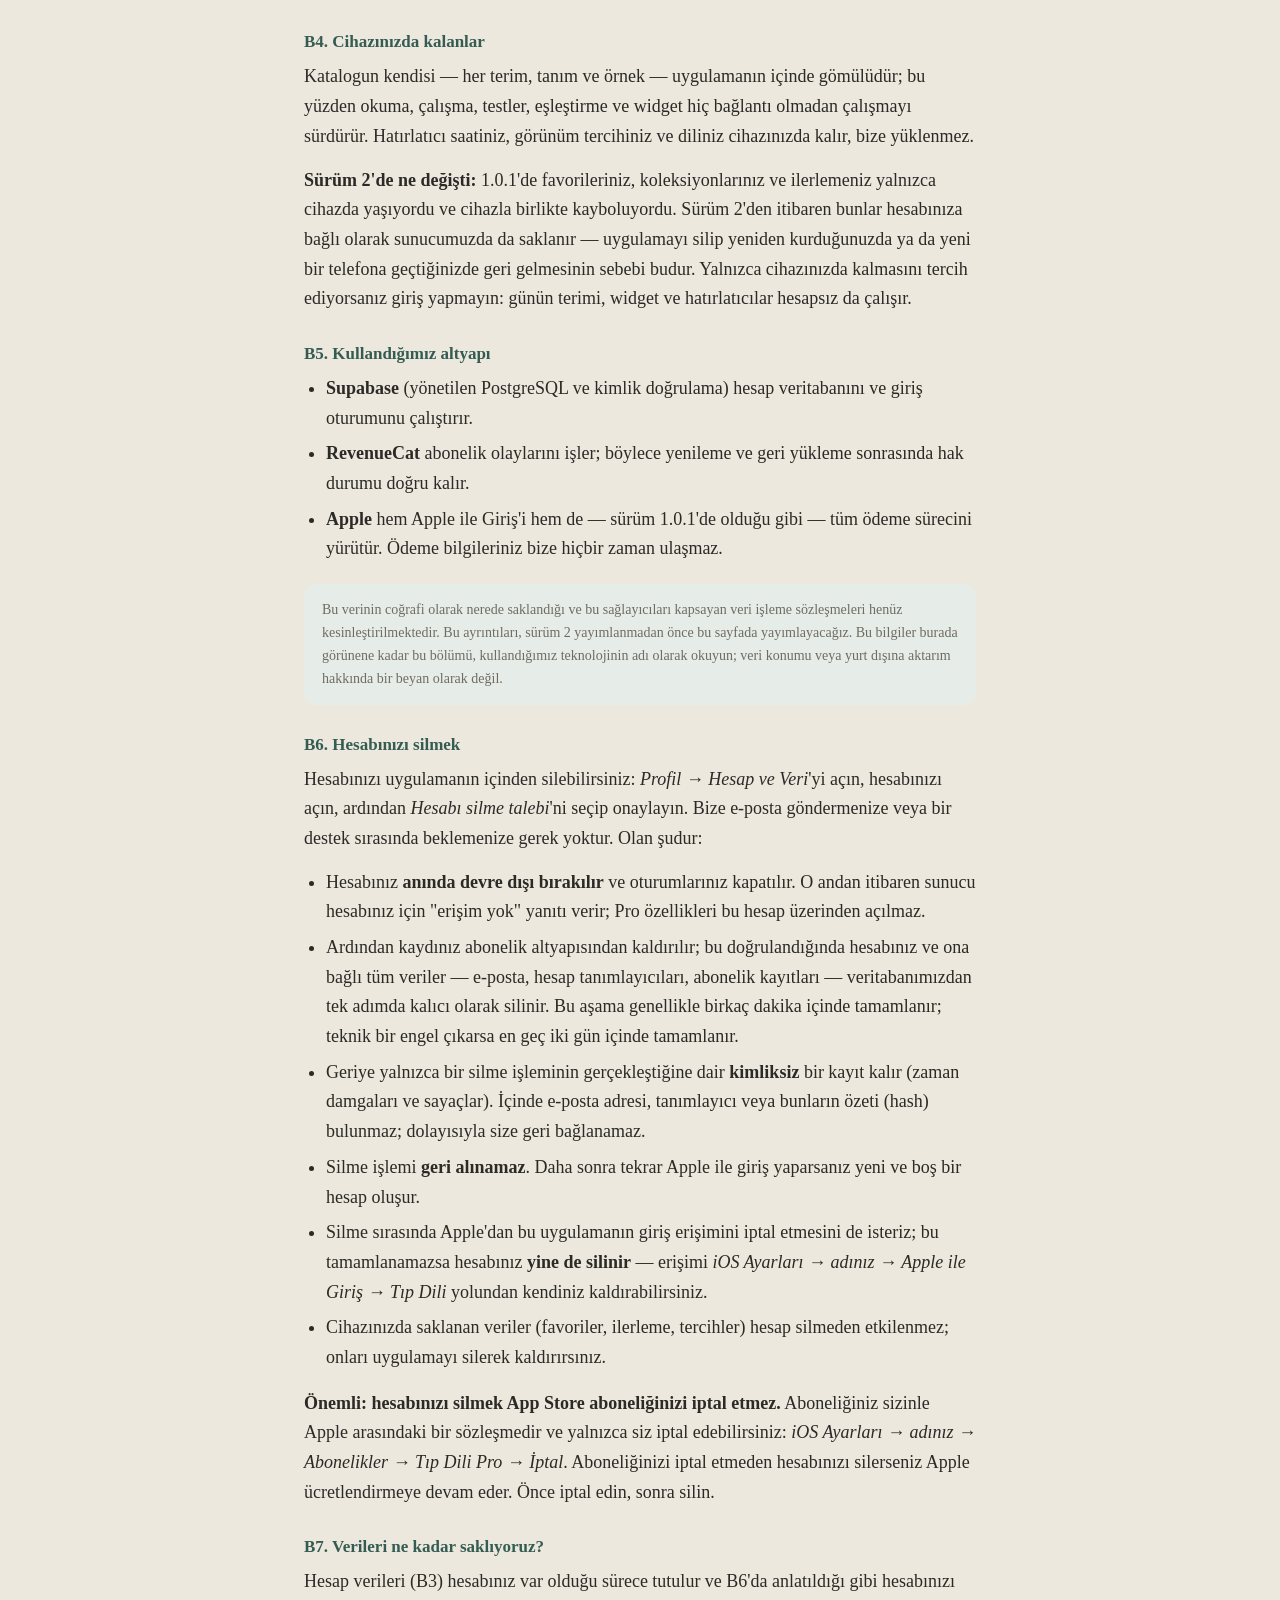
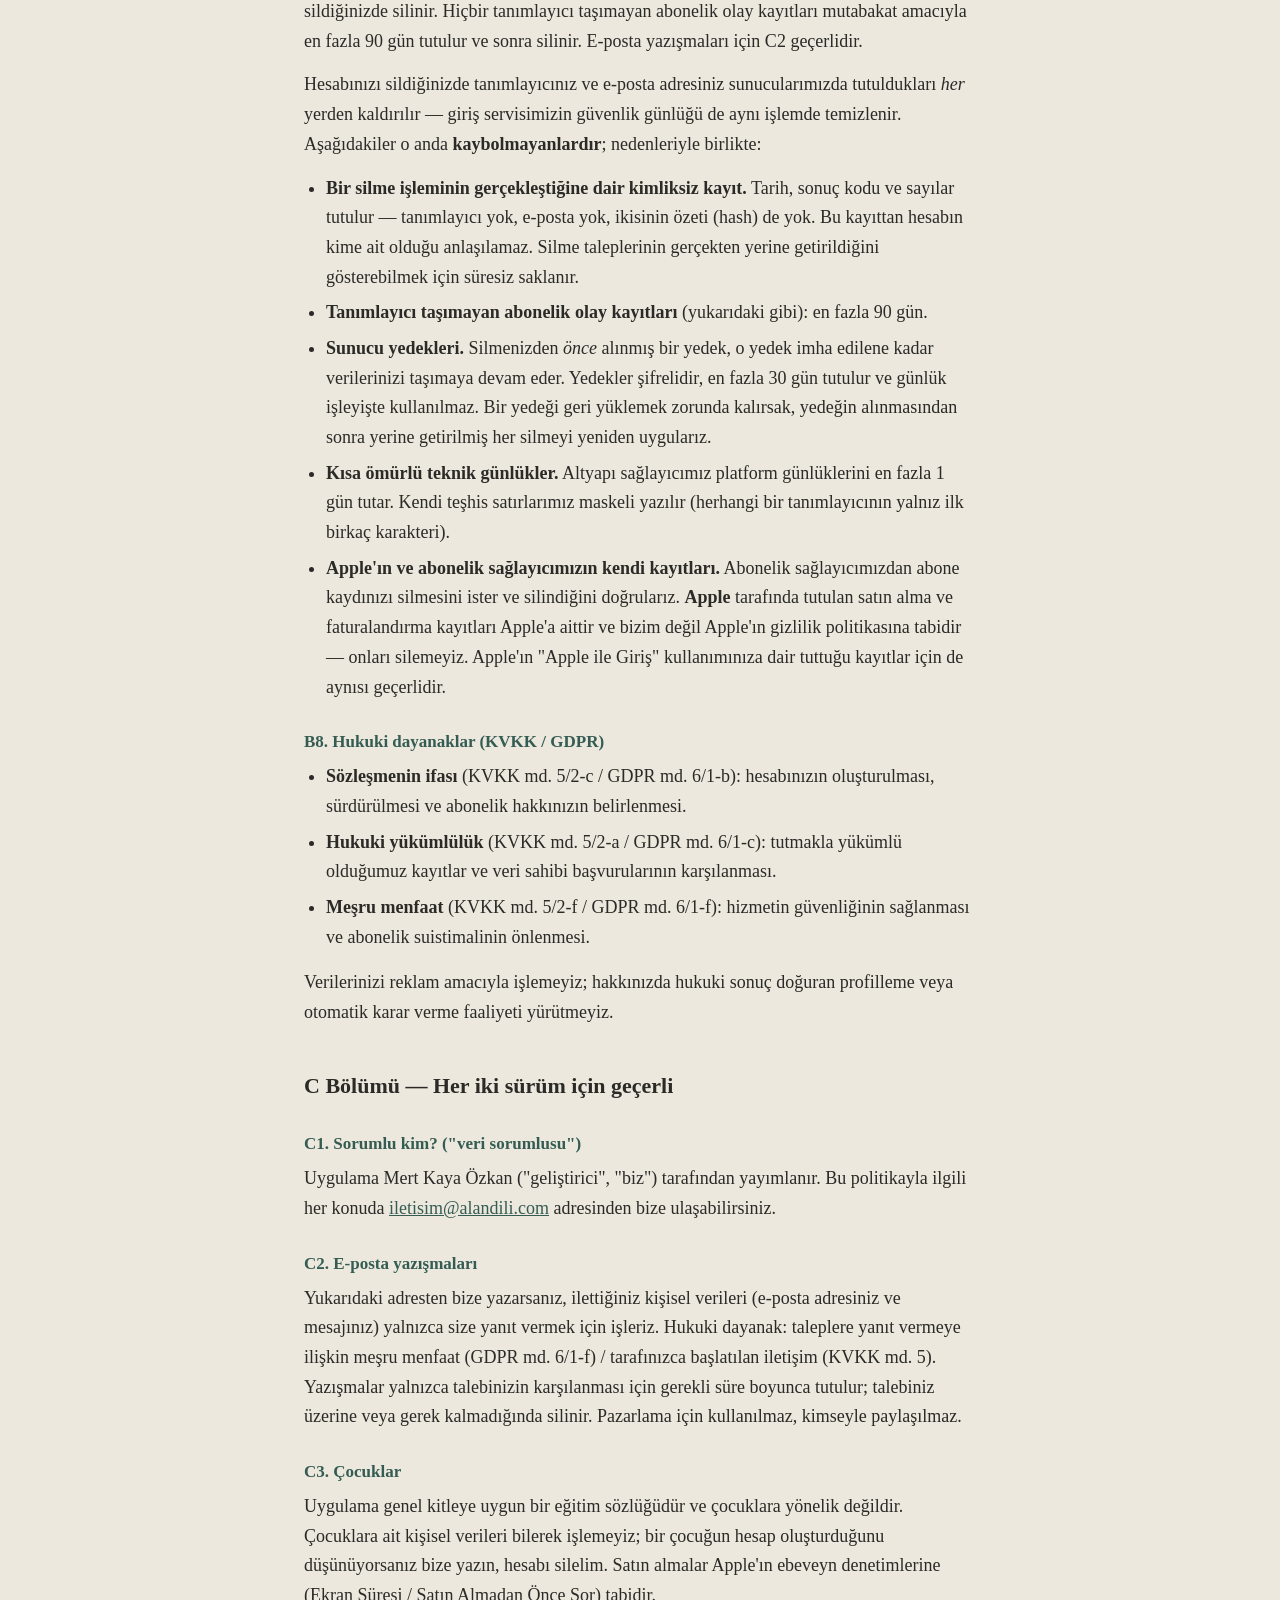
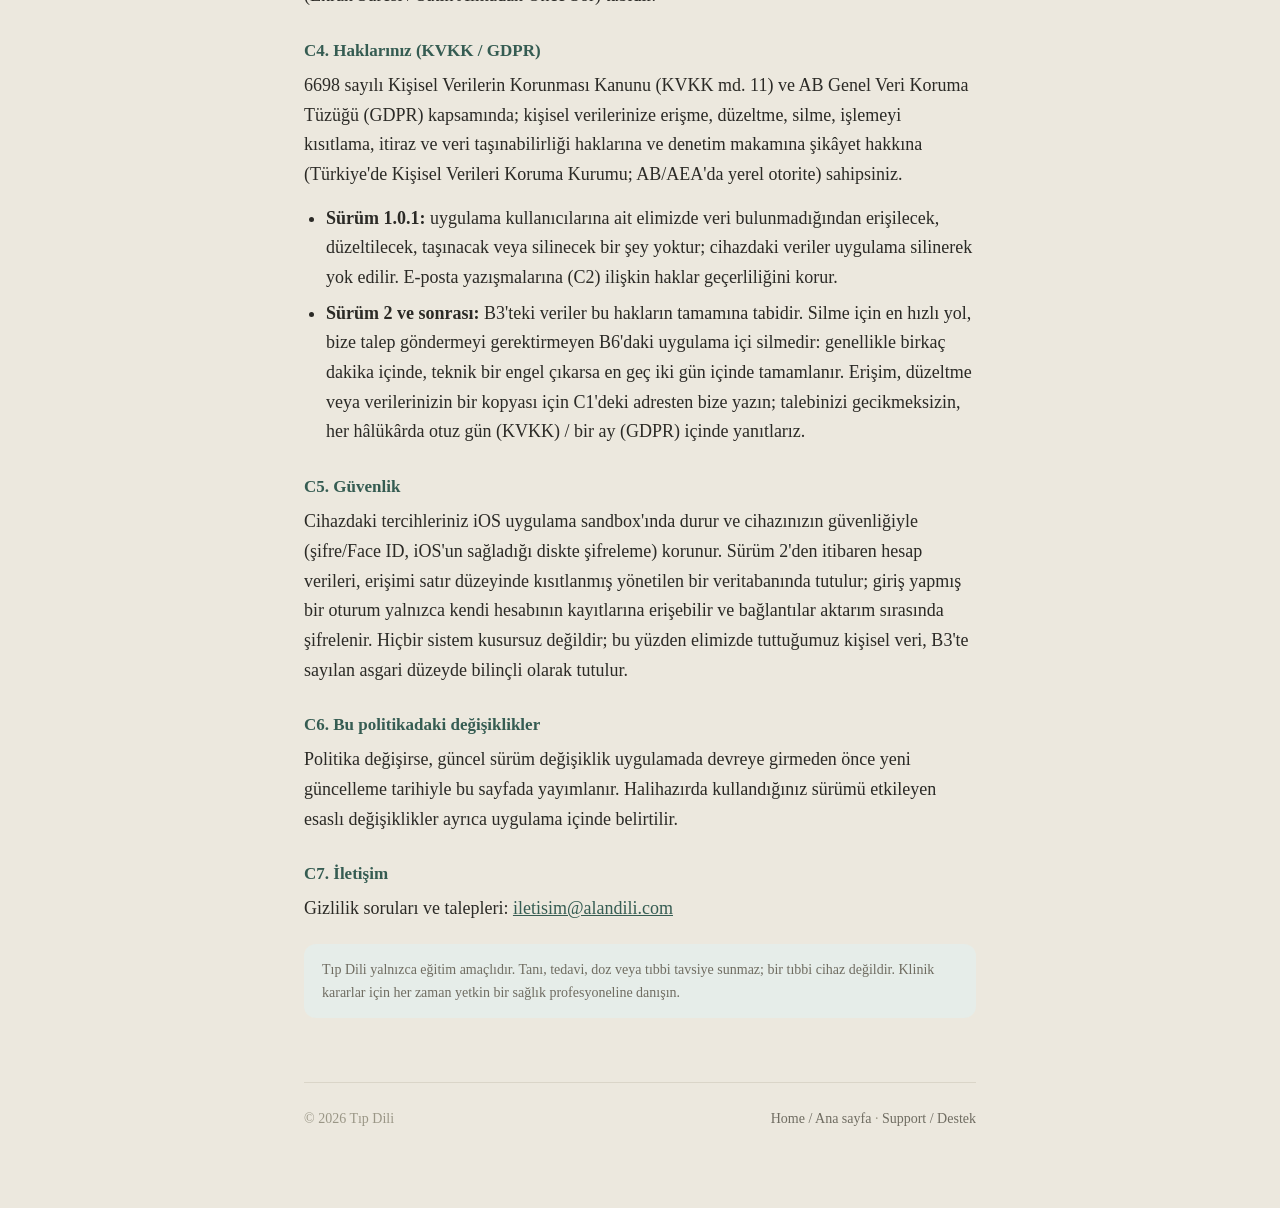
==== commit d6a0163b: "gizlilik: tarih 28 Ağustos 2026 + Türkçe sürüme bağlantı" ====
--- a/privacy.html
+++ b/privacy.html
@@ -45,7 +45,8 @@
 
     <!-- ENGLISH -->
     <h1>Privacy Policy</h1>
-    <p class="faint">Last updated: 3 August 2026 · Applies to the iOS app "Tıp Dili" (bundle id <code>com.tipdili.app</code>) and its home-screen widget.</p>
+    <p class="faint">Last updated: 28 August 2026 · Applies to the iOS app "Tıp Dili" (bundle id <code>com.tipdili.app</code>) and its home-screen widget.</p>
+    <p class="faint"><a href="#tr">Türkçe sürüm için tıklayın ↓</a></p>
 
     <div class="card">
       <p class="u-mb12"><strong>Effective dates — which part applies to you.</strong> This
@@ -310,8 +311,8 @@
     <hr class="lang-divider">
 
     <!-- TÜRKÇE -->
-    <h1 class="u-mt40">Gizlilik Politikası</h1>
-    <p class="faint">Son güncelleme: 3 Ağustos 2026 · "Tıp Dili" iOS uygulaması (paket kimliği <code>com.tipdili.app</code>) ve ana ekran widget'ı için geçerlidir.</p>
+    <h1 id="tr">Gizlilik Politikası</h1>
+    <p class="faint">Son güncelleme: 28 Ağustos 2026 · "Tıp Dili" iOS uygulaması (paket kimliği <code>com.tipdili.app</code>) ve ana ekran widget'ı için geçerlidir.</p>
 
     <div class="card">
       <p class="u-mb12"><strong>Yürürlük — hangi bölüm size uygulanır?</strong> Bu politika
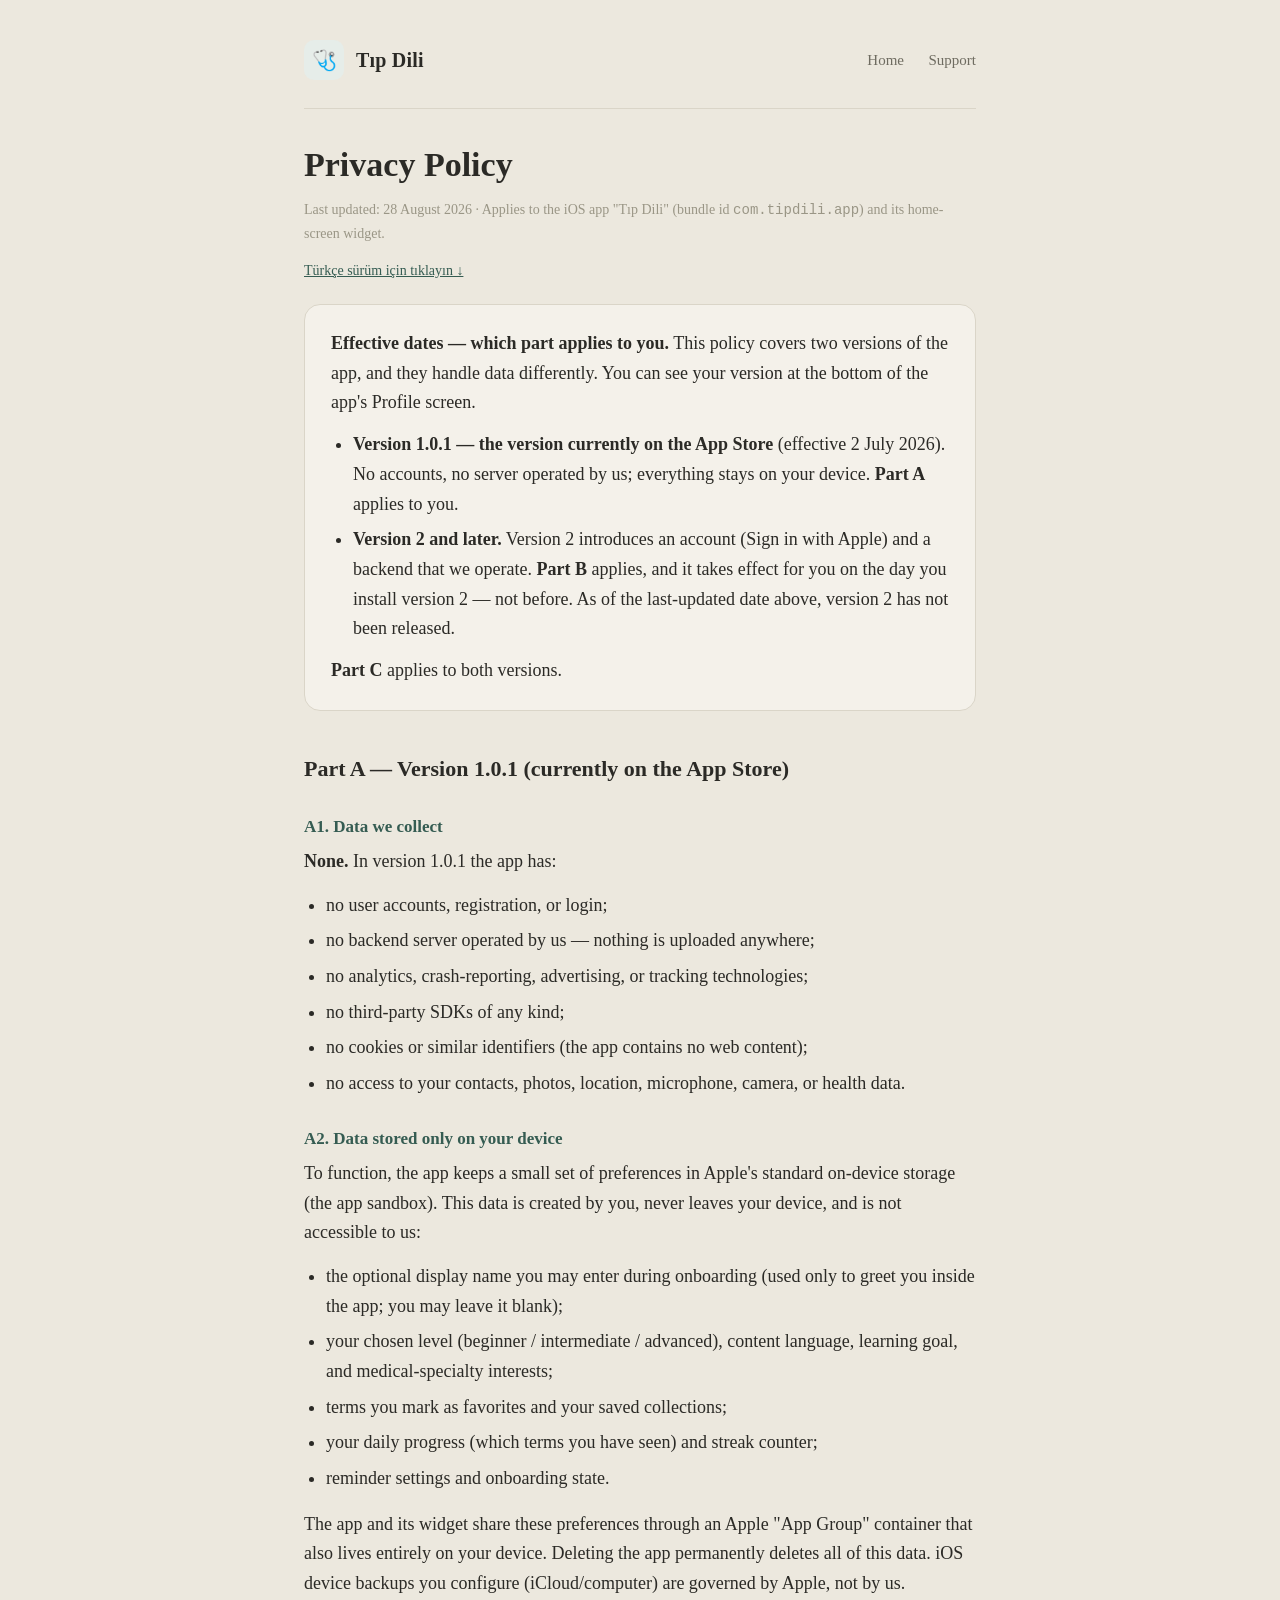
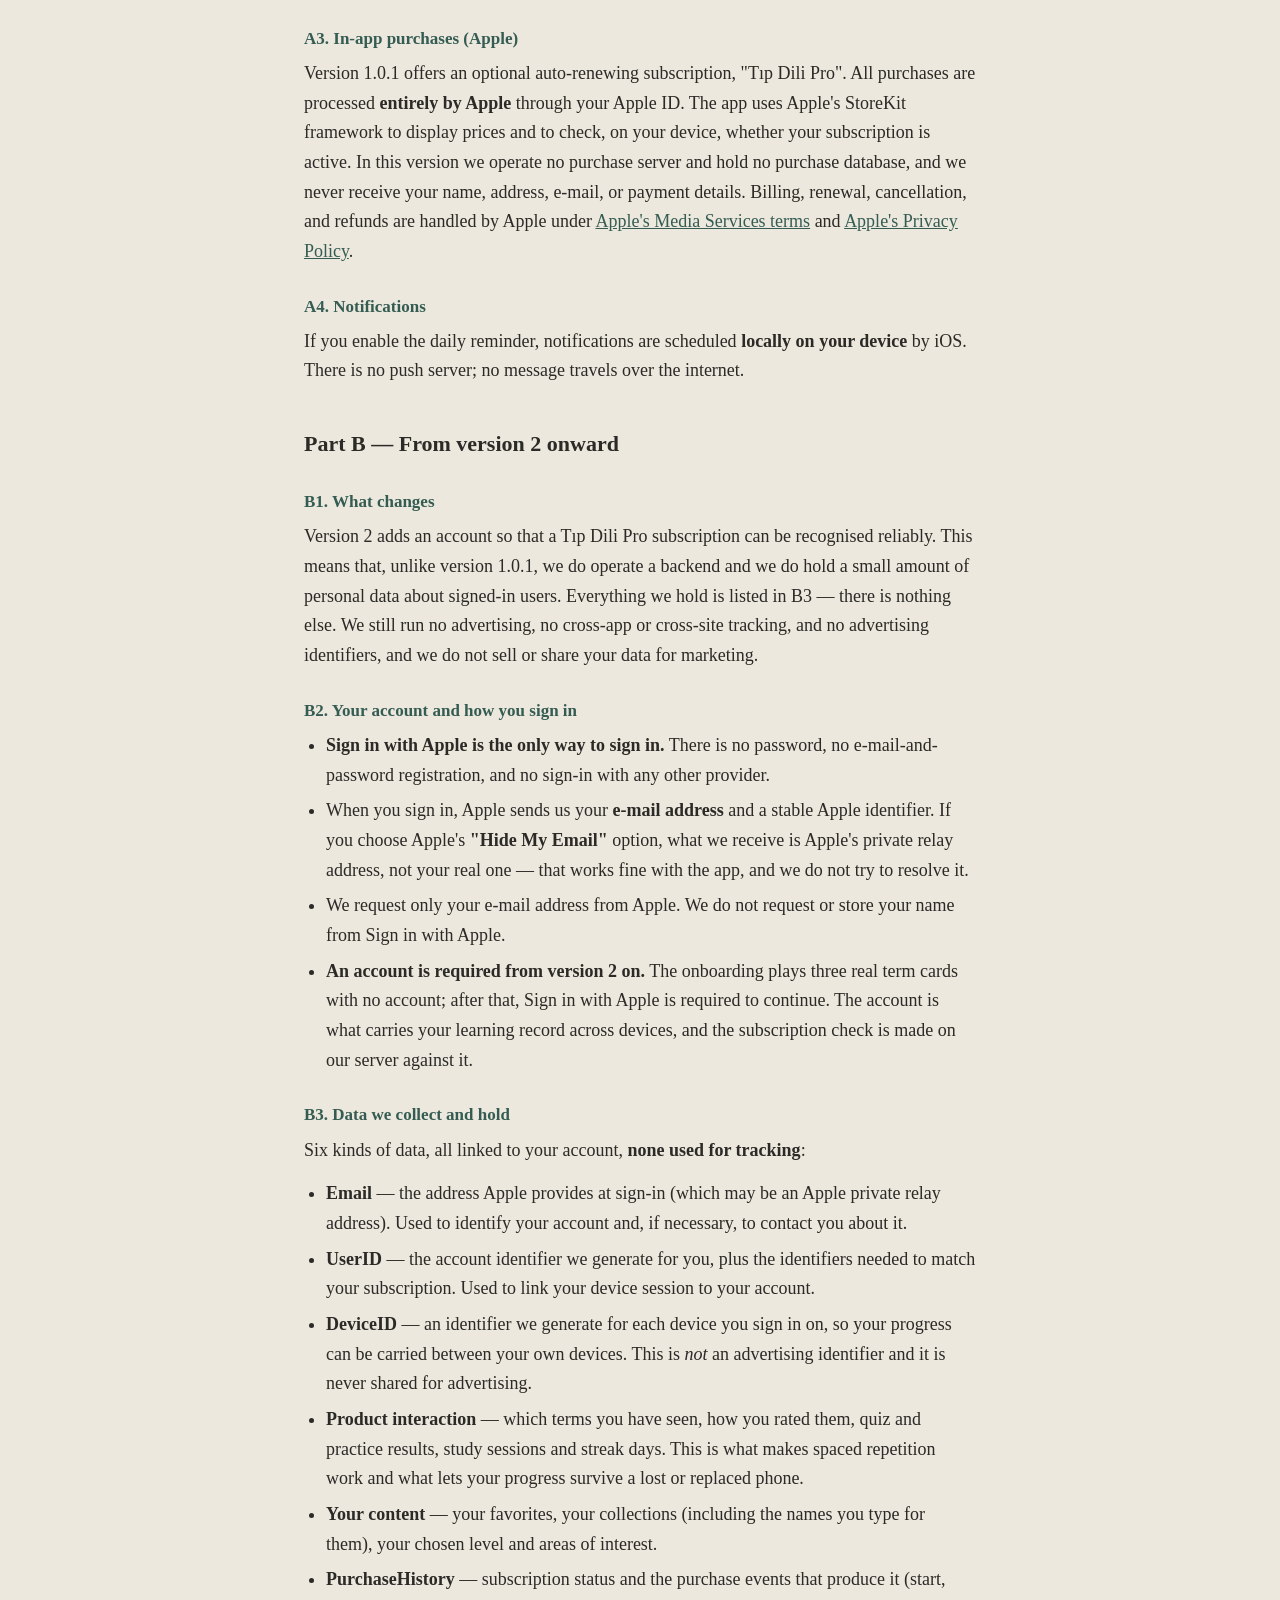
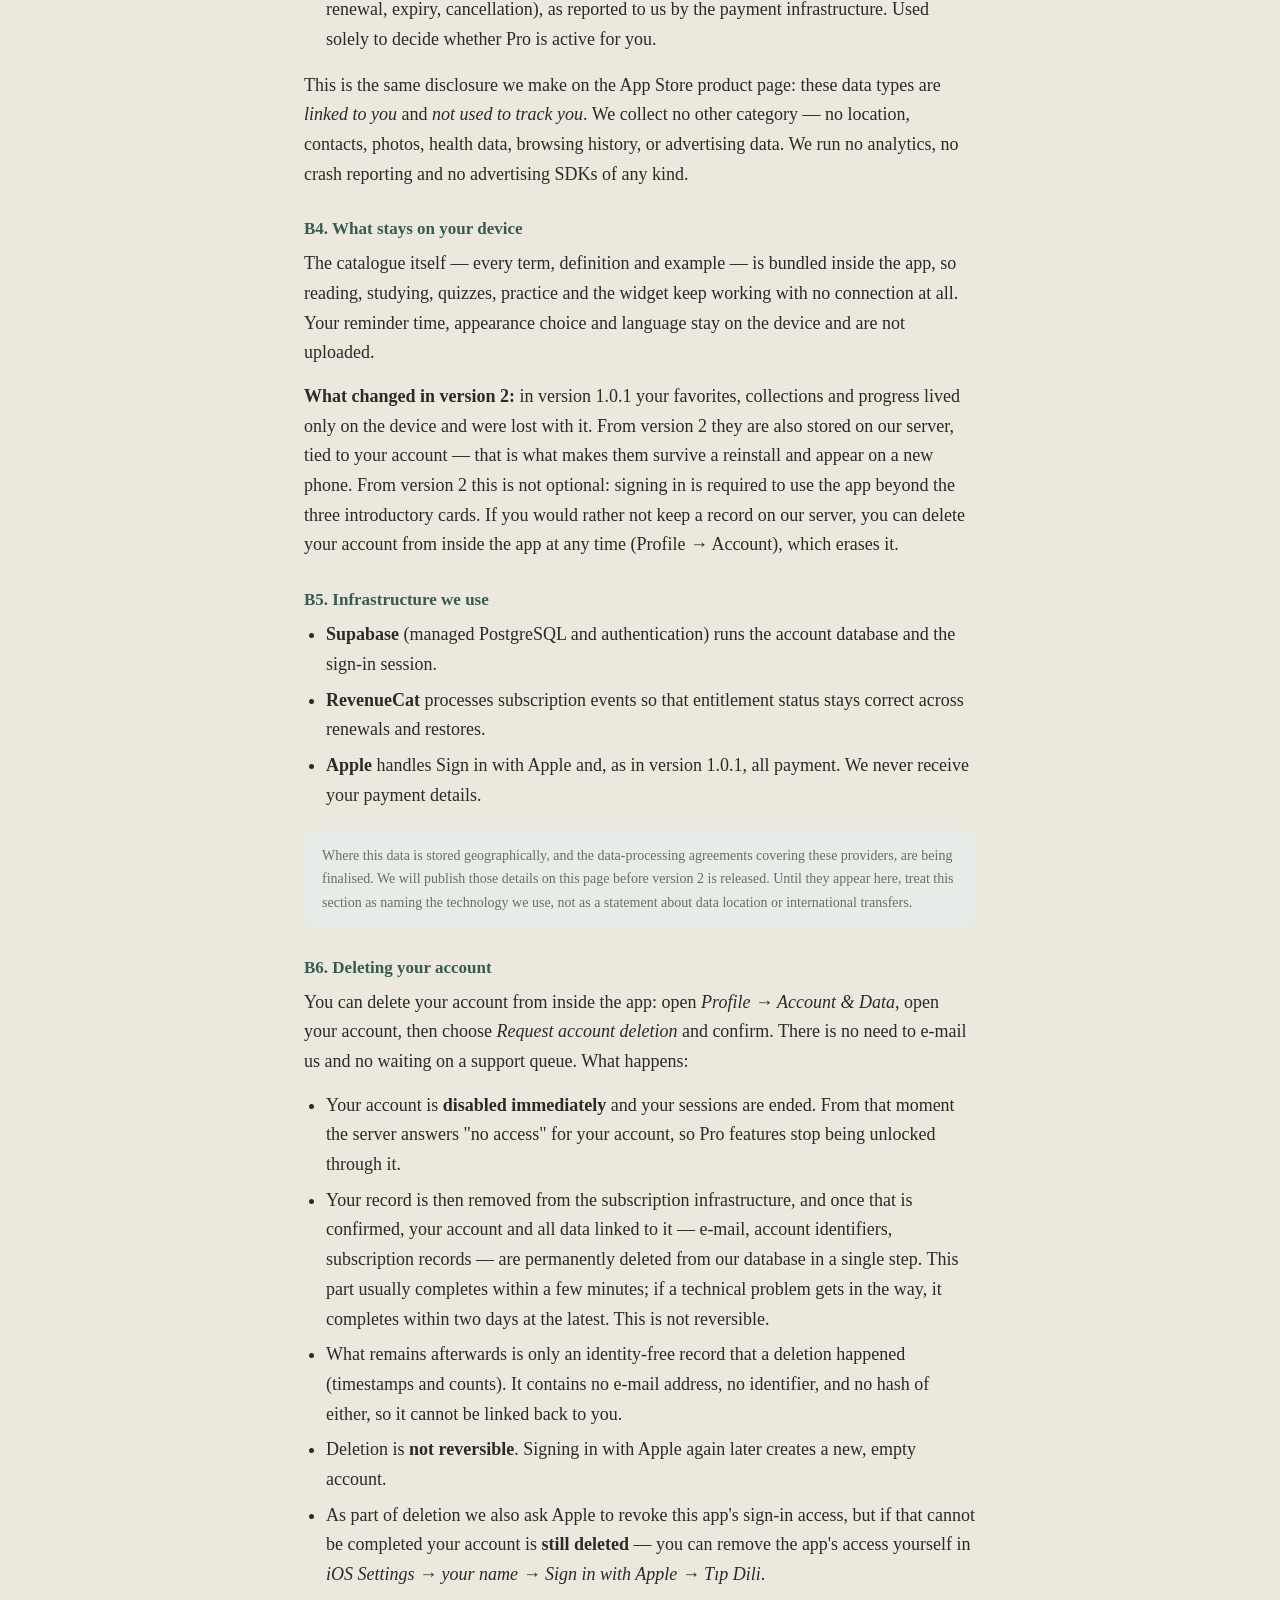
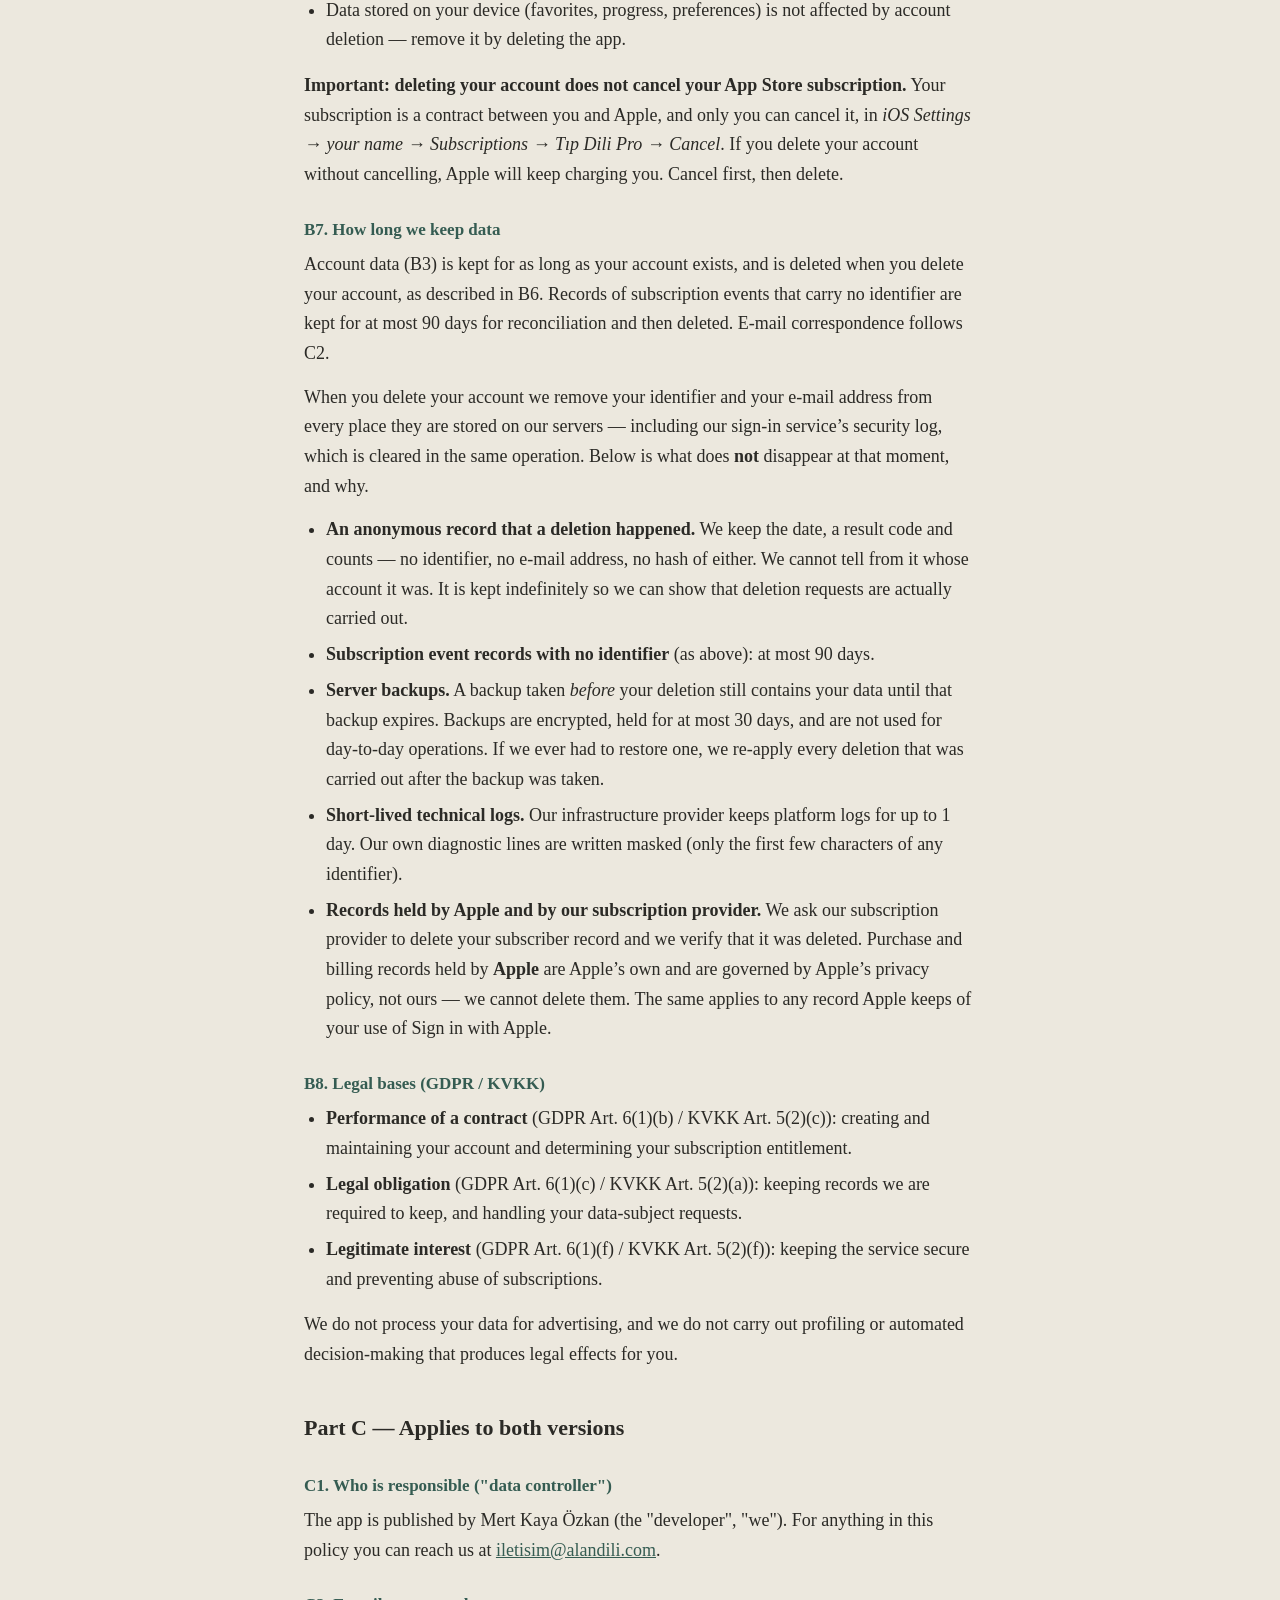
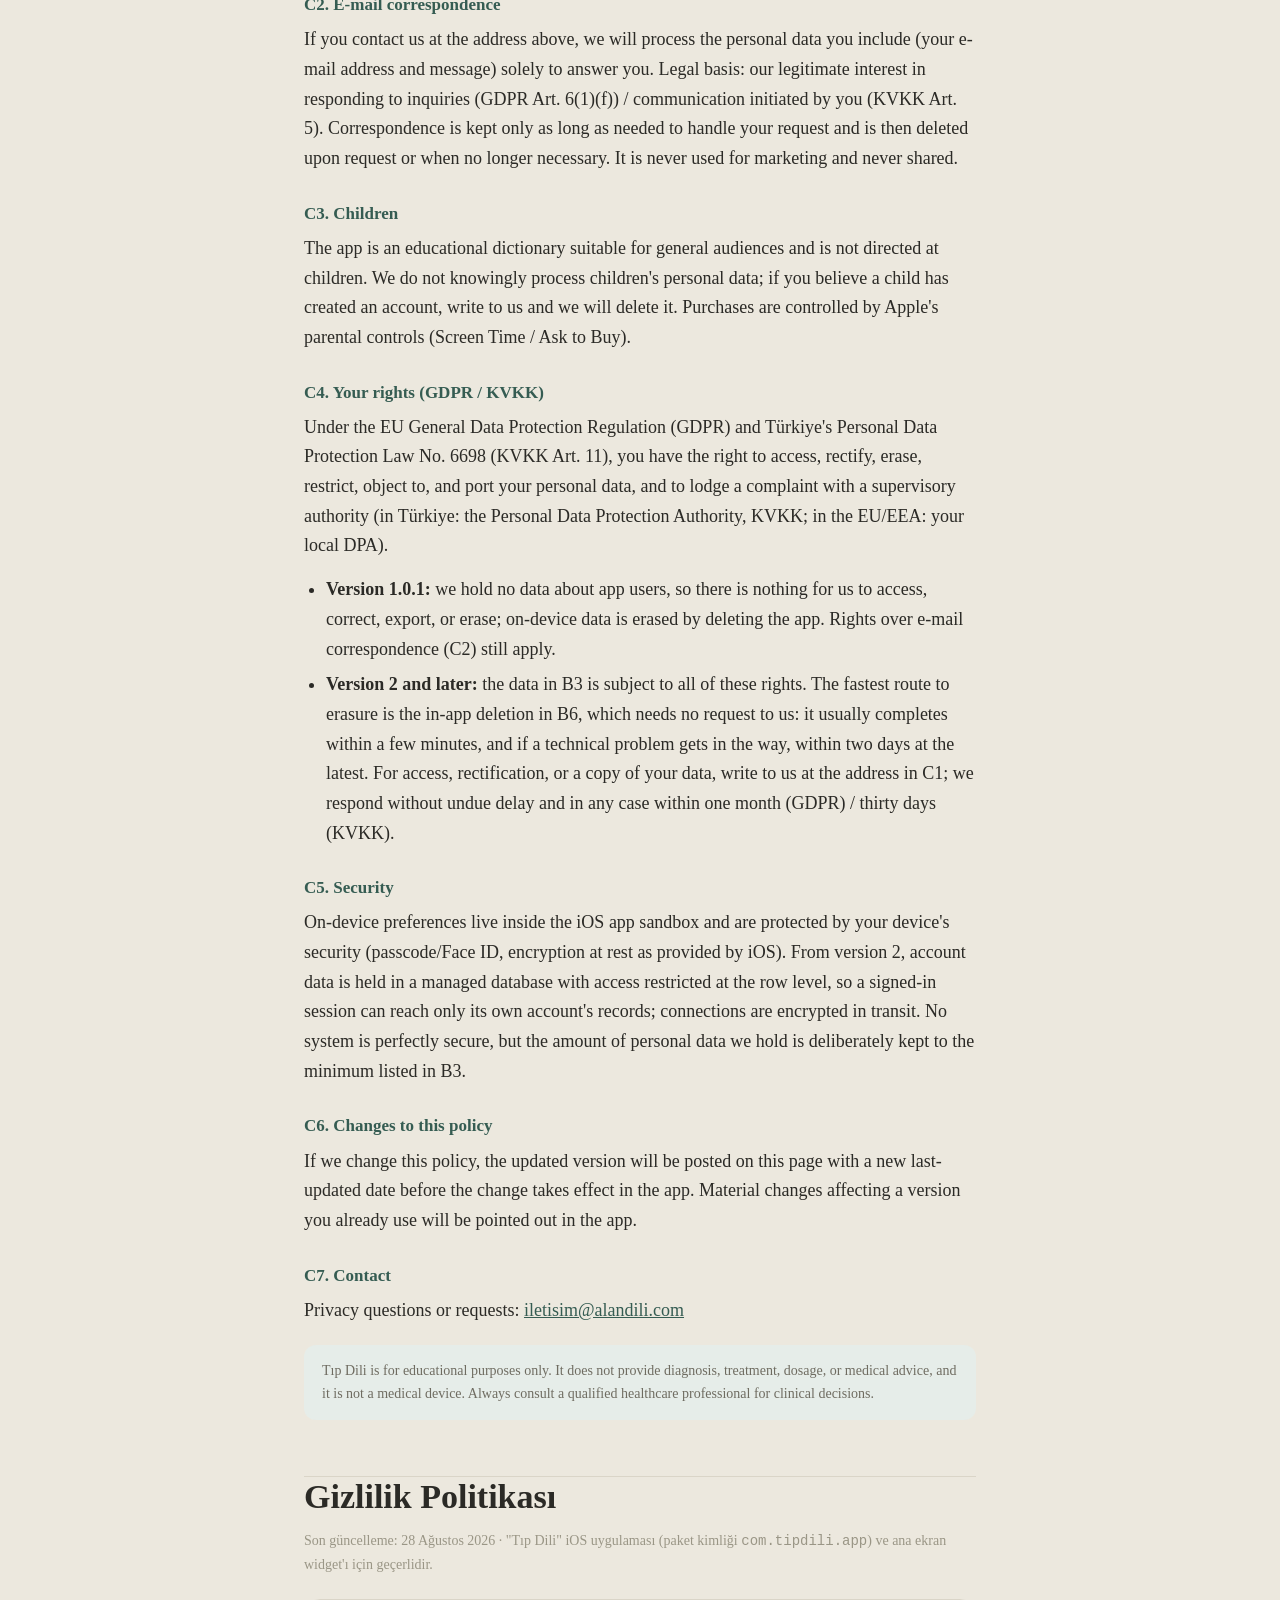
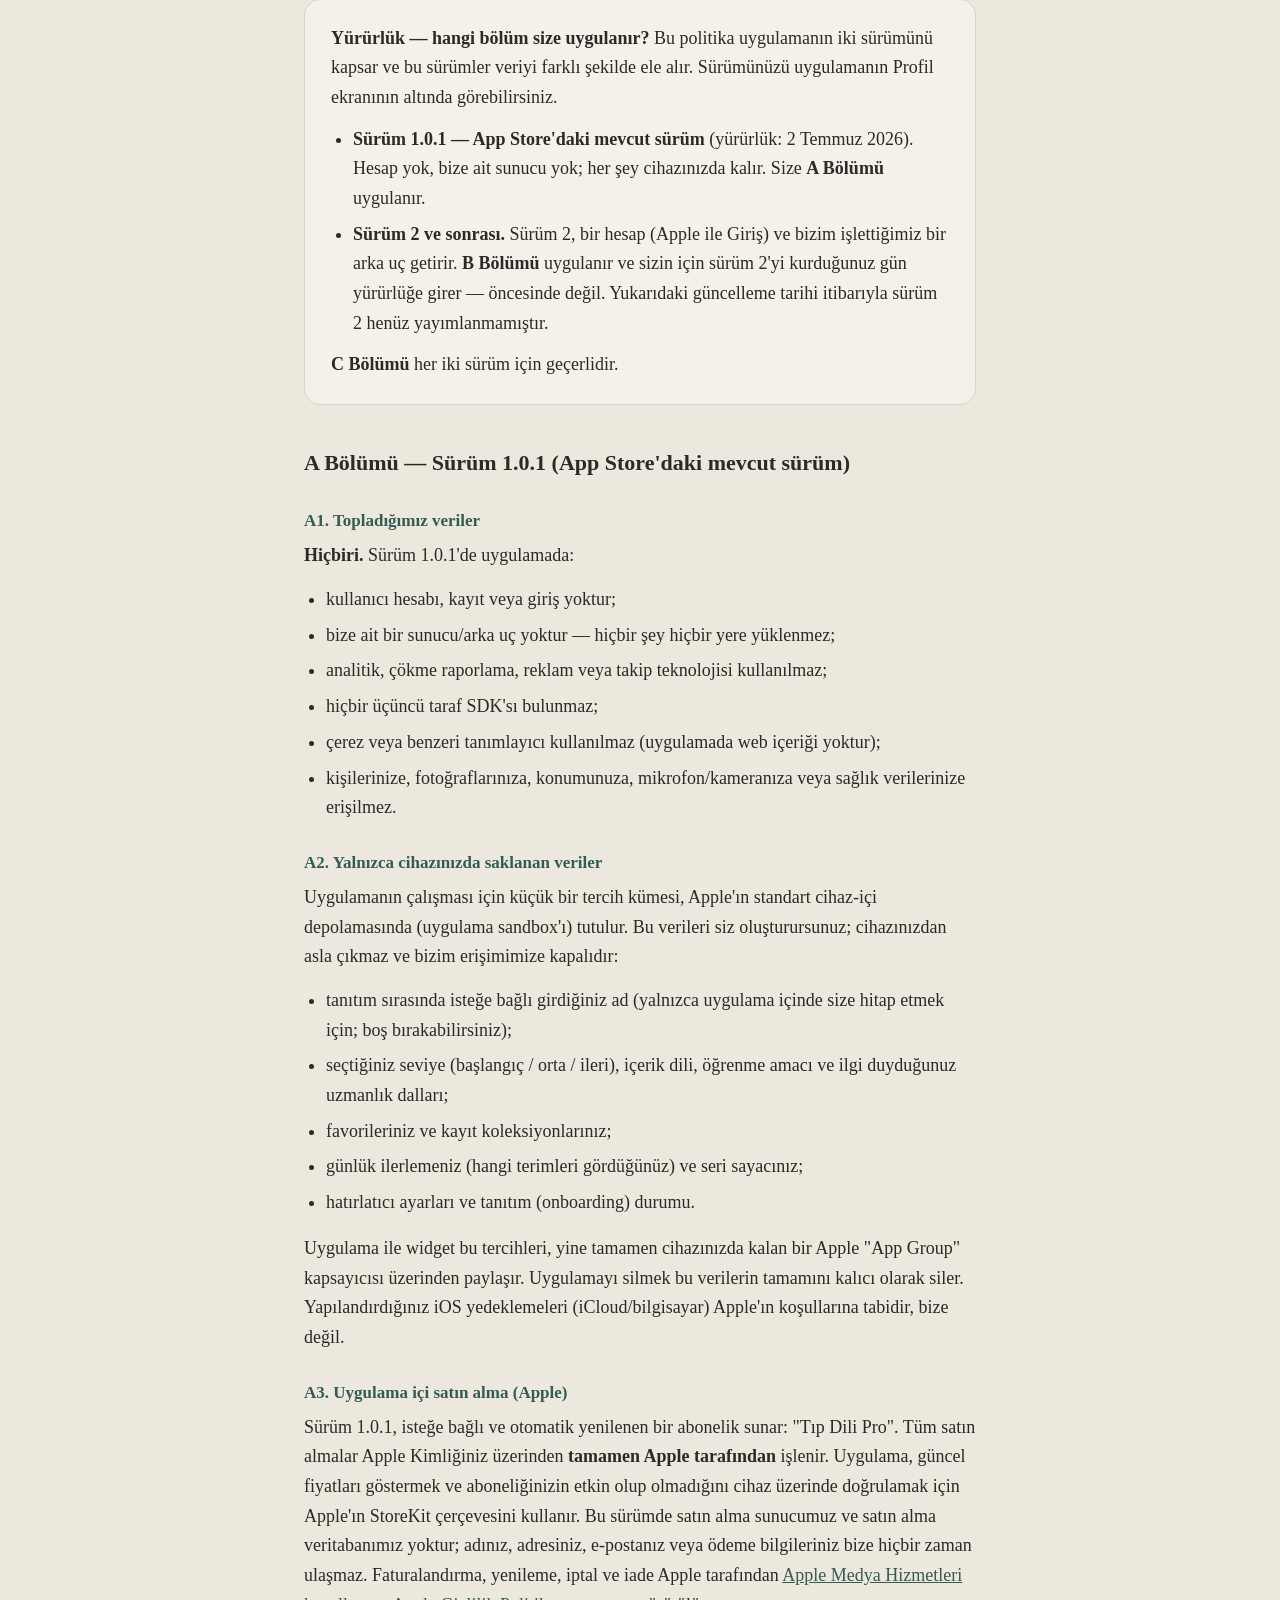
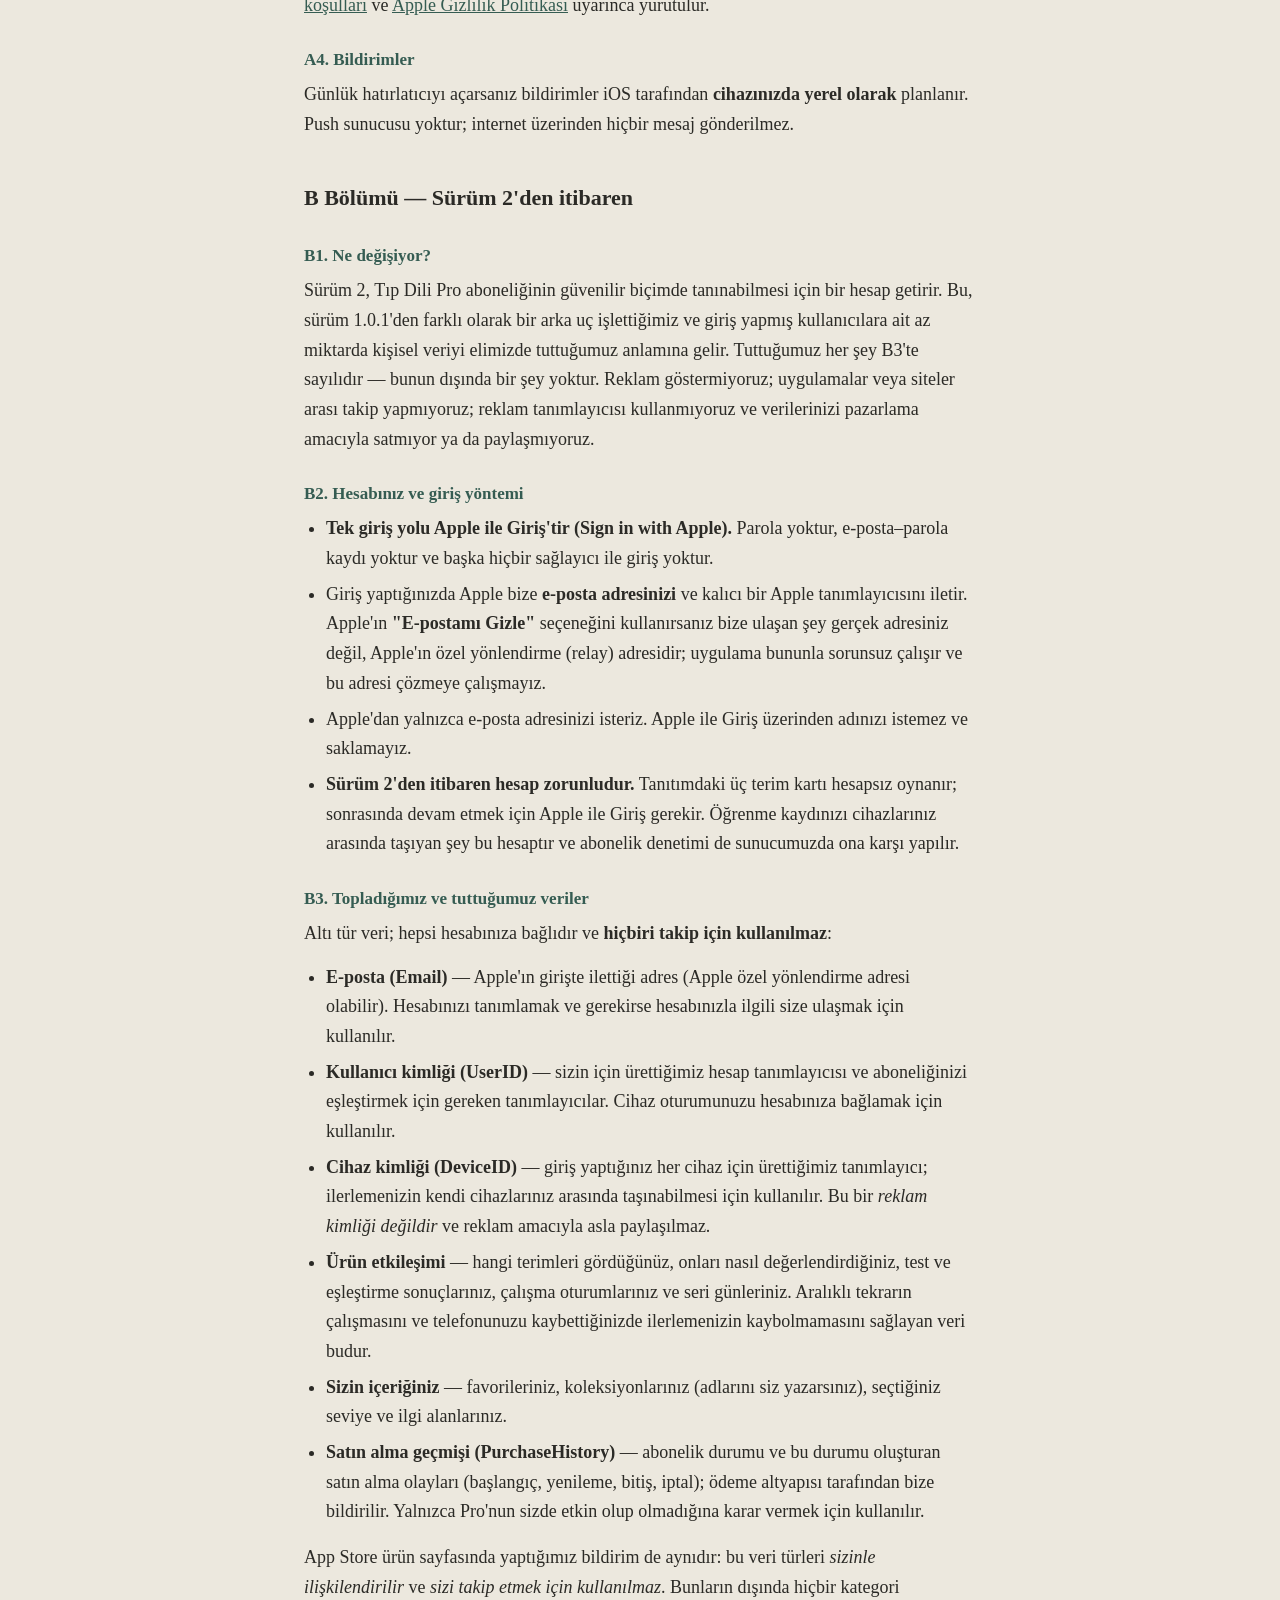
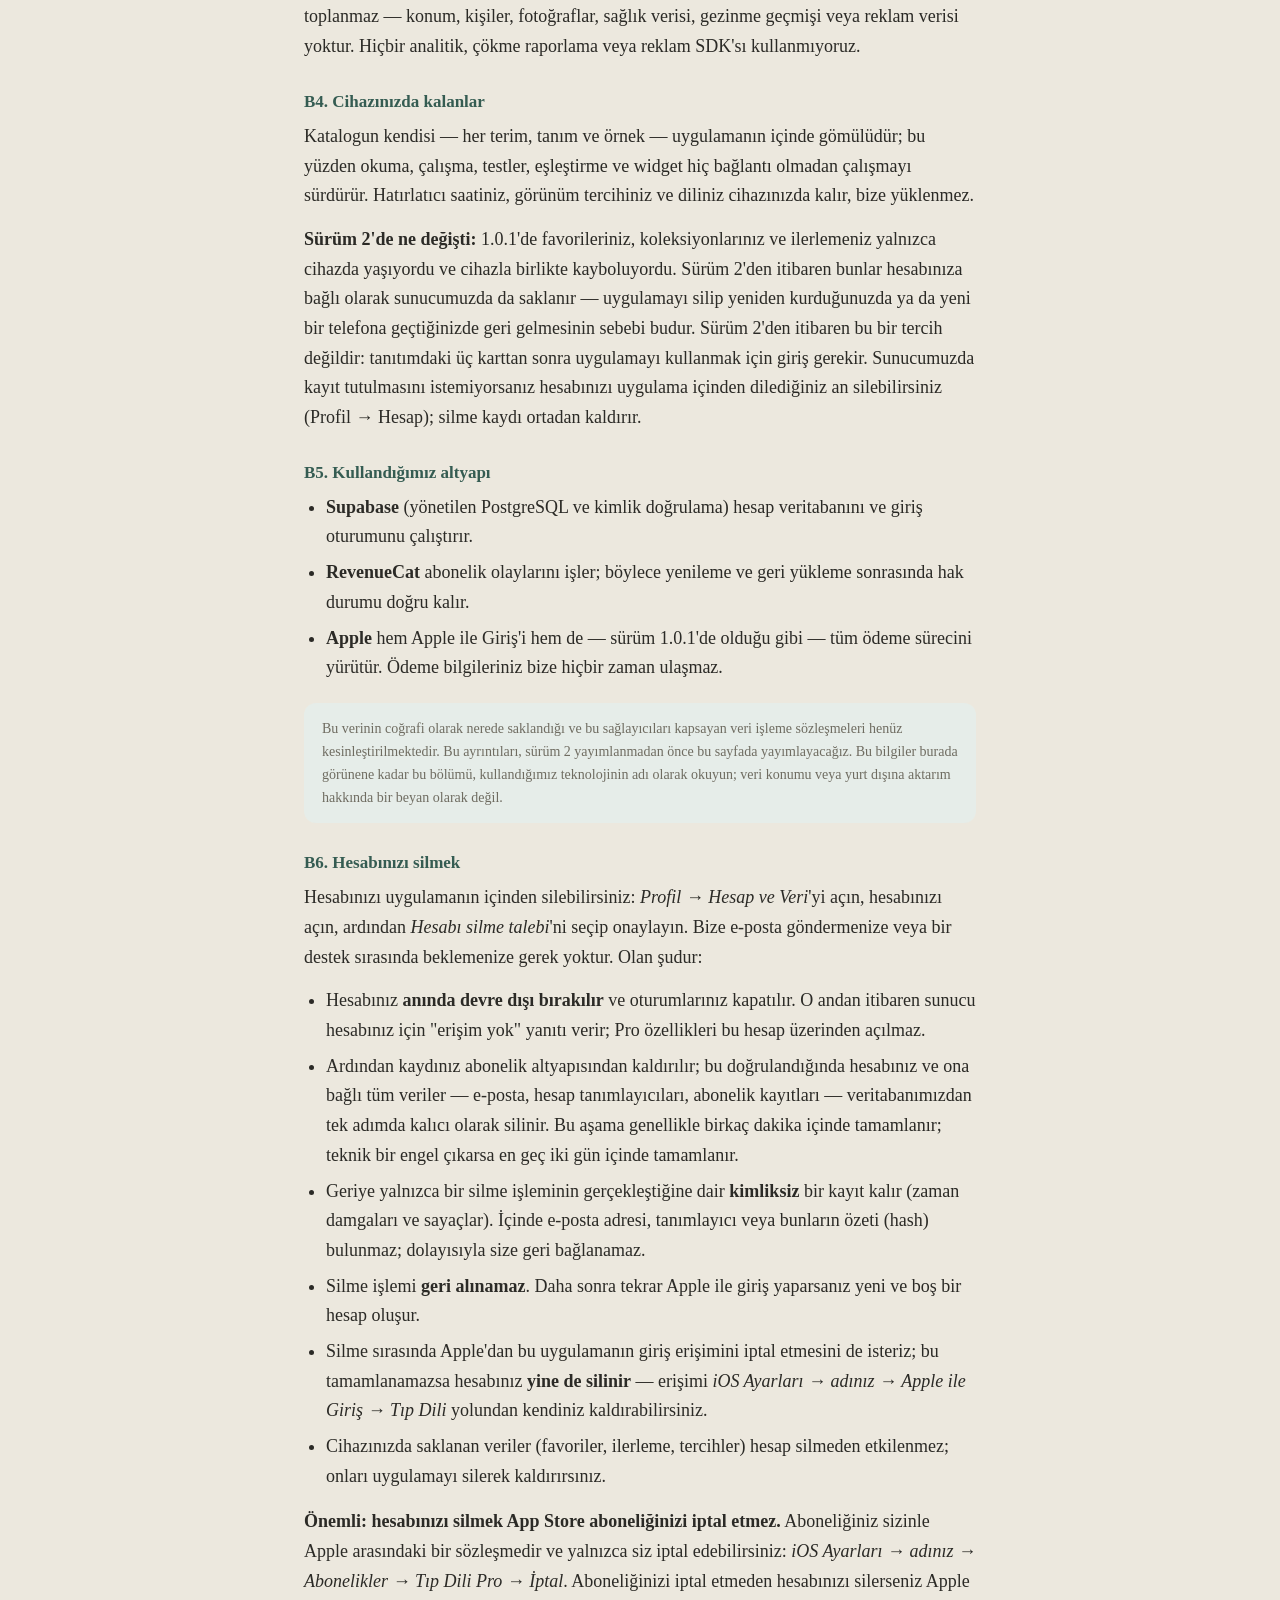
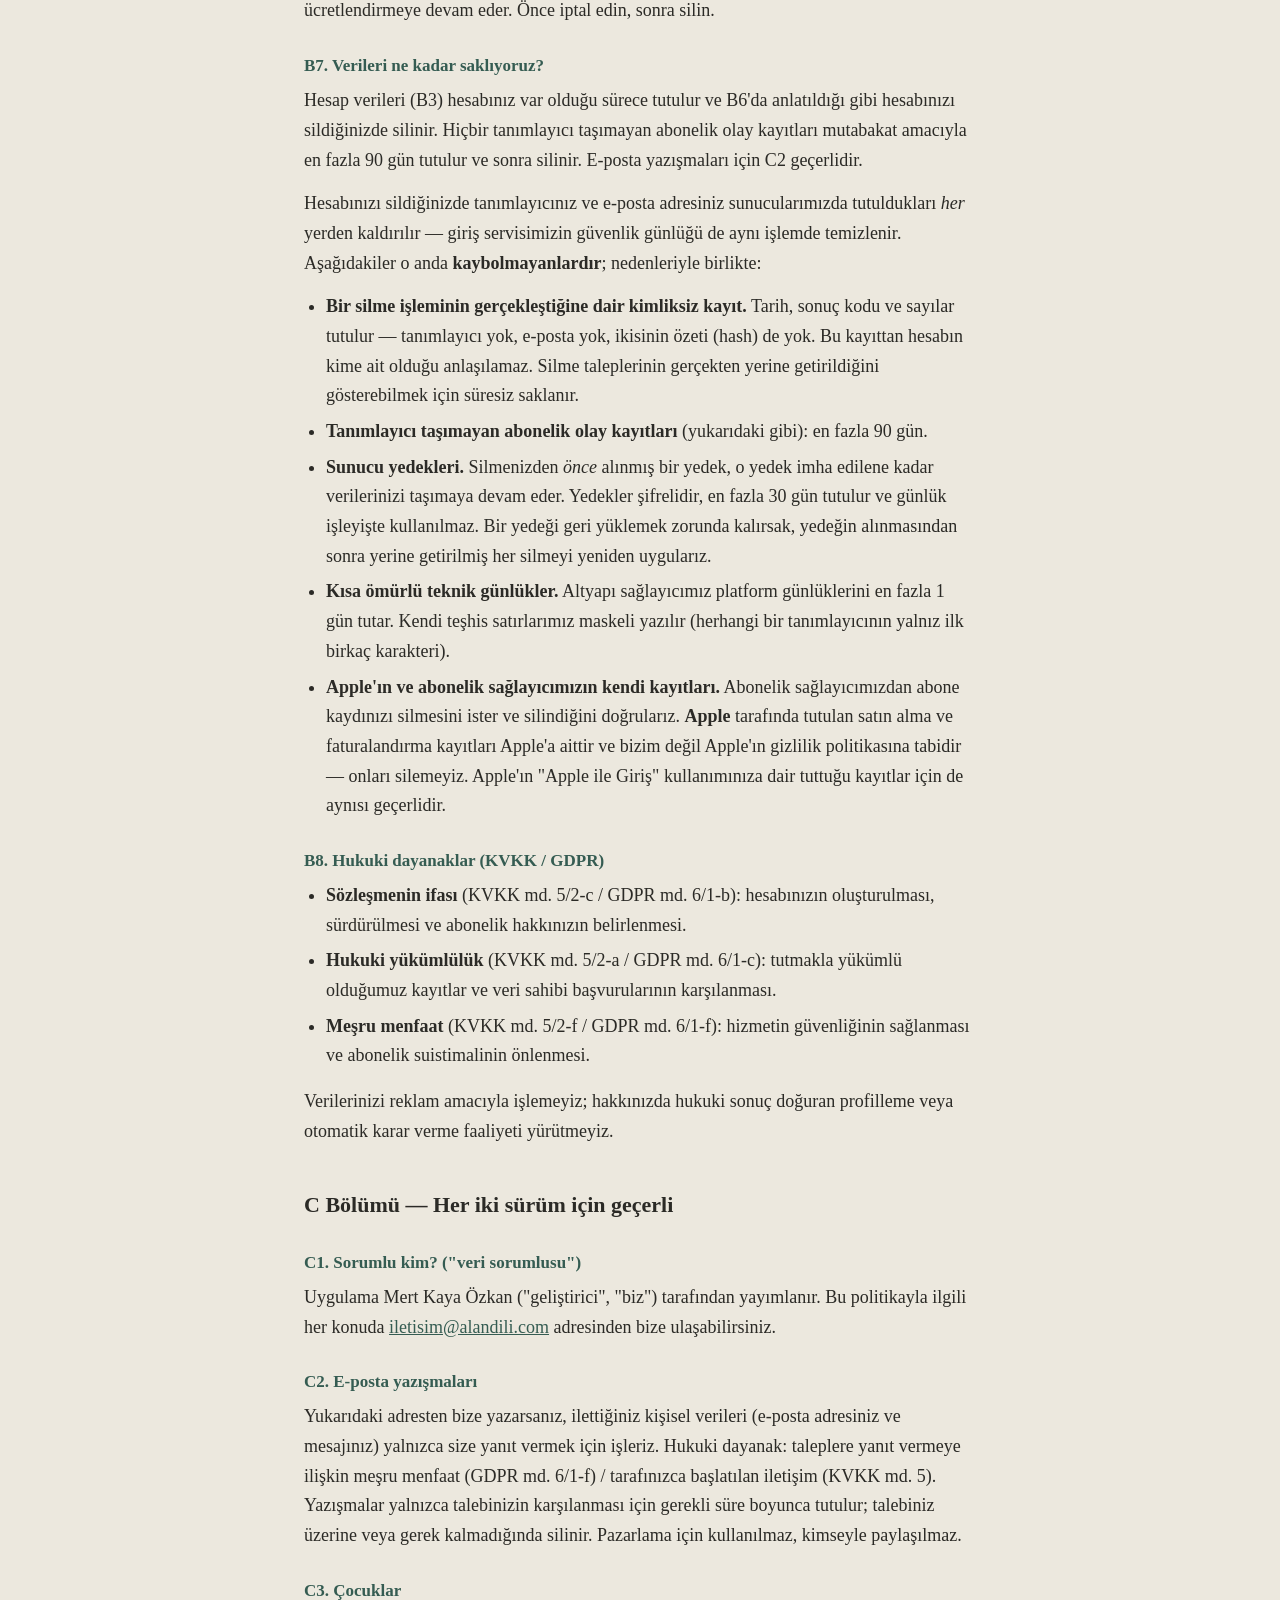
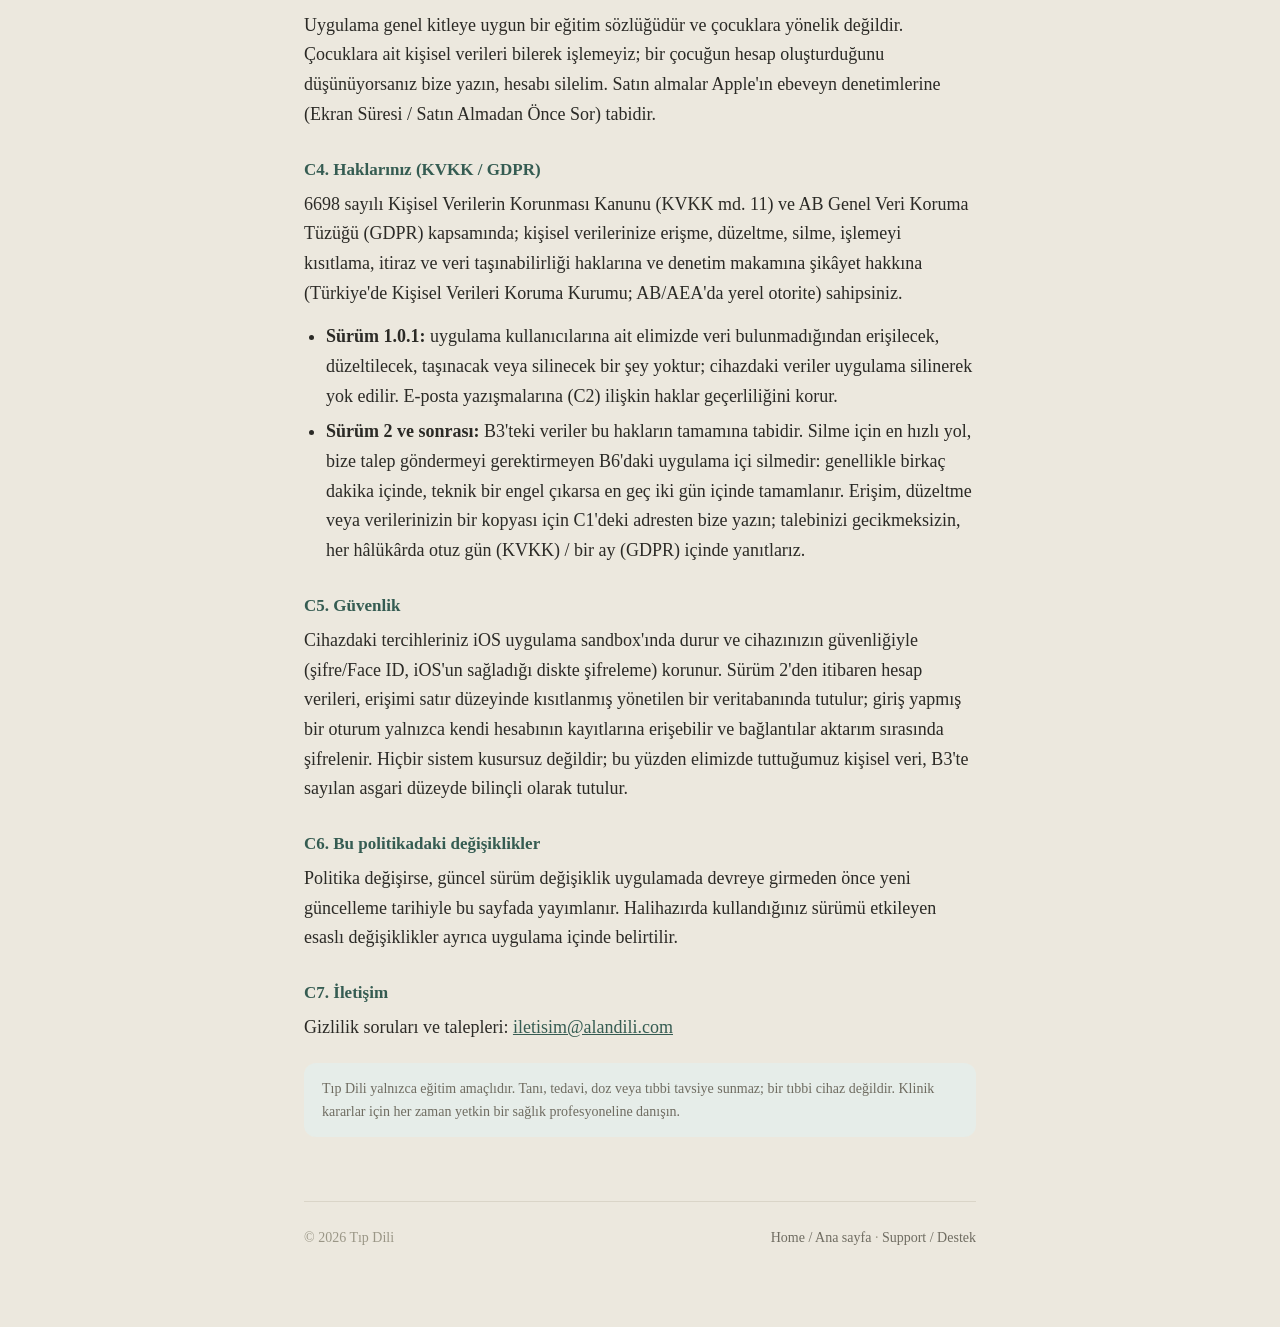
==== commit 0bedfbf2: "gizlilik/destek sayfaları 2.0.0 gerçeğine çekildi Bu sayfalar ASC'ye Privacy ve Support URL olarak g" ====
--- a/privacy.html
+++ b/privacy.html
@@ -125,9 +125,10 @@
         try to resolve it.</li>
       <li>We request only your e-mail address from Apple. We do not request or store your name from
         Sign in with Apple.</li>
-      <li><strong>Signing in is not required to use the app.</strong> The free daily term, the widget,
-        and reminders work without an account. An account is required for a Tıp Dili Pro subscription
-        to be recognised, because the subscription check is made on our server.</li>
+      <li><strong>An account is required from version 2 on.</strong> The onboarding plays three real
+        term cards with no account; after that, Sign in with Apple is required to continue. The account
+        is what carries your learning record across devices, and the subscription check is made on our
+        server against it.</li>
     </ul>
 
     <h3>B3. Data we collect and hold</h3>
@@ -161,8 +162,9 @@
     <p><strong>What changed in version 2:</strong> in version 1.0.1 your favorites, collections and
       progress lived only on the device and were lost with it. From version 2 they are also stored on
       our server, tied to your account — that is what makes them survive a reinstall and appear on a
-      new phone. If you prefer them to stay only on the device, do not sign in: the daily term, the
-      widget and reminders all work without an account.</p>
+      new phone. From version 2 this is not optional: signing in is required to use the app beyond the
+      three introductory cards. If you would rather not keep a record on our server, you can delete your
+      account from inside the app at any time (Profile → Account), which erases it.</p>
 
     <h3>B5. Infrastructure we use</h3>
     <ul>
@@ -392,9 +394,9 @@
         bununla sorunsuz çalışır ve bu adresi çözmeye çalışmayız.</li>
       <li>Apple'dan yalnızca e-posta adresinizi isteriz. Apple ile Giriş üzerinden adınızı istemez ve
         saklamayız.</li>
-      <li><strong>Uygulamayı kullanmak için giriş yapmak zorunlu değildir.</strong> Ücretsiz günlük
-        terim, widget ve hatırlatıcılar hesapsız çalışır. Hesap, Tıp Dili Pro aboneliğinin tanınması
-        için gereklidir; çünkü abonelik denetimi sunucumuzda yapılır.</li>
+      <li><strong>Sürüm 2'den itibaren hesap zorunludur.</strong> Tanıtımdaki üç terim kartı hesapsız
+        oynanır; sonrasında devam etmek için Apple ile Giriş gerekir. Öğrenme kaydınızı cihazlarınız
+        arasında taşıyan şey bu hesaptır ve abonelik denetimi de sunucumuzda ona karşı yapılır.</li>
     </ul>
 
     <h3>B3. Topladığımız ve tuttuğumuz veriler</h3>
@@ -431,8 +433,10 @@
     <p><strong>Sürüm 2'de ne değişti:</strong> 1.0.1'de favorileriniz, koleksiyonlarınız ve
       ilerlemeniz yalnızca cihazda yaşıyordu ve cihazla birlikte kayboluyordu. Sürüm 2'den itibaren
       bunlar hesabınıza bağlı olarak sunucumuzda da saklanır — uygulamayı silip yeniden kurduğunuzda
-      ya da yeni bir telefona geçtiğinizde geri gelmesinin sebebi budur. Yalnızca cihazınızda kalmasını
-      tercih ediyorsanız giriş yapmayın: günün terimi, widget ve hatırlatıcılar hesapsız da çalışır.</p>
+      ya da yeni bir telefona geçtiğinizde geri gelmesinin sebebi budur. Sürüm 2'den itibaren bu bir
+      tercih değildir: tanıtımdaki üç karttan sonra uygulamayı kullanmak için giriş gerekir. Sunucumuzda
+      kayıt tutulmasını istemiyorsanız hesabınızı uygulama içinden dilediğiniz an silebilirsiniz
+      (Profil → Hesap); silme kaydı ortadan kaldırır.</p>
 
     <h3>B5. Kullandığımız altyapı</h3>
     <ul>
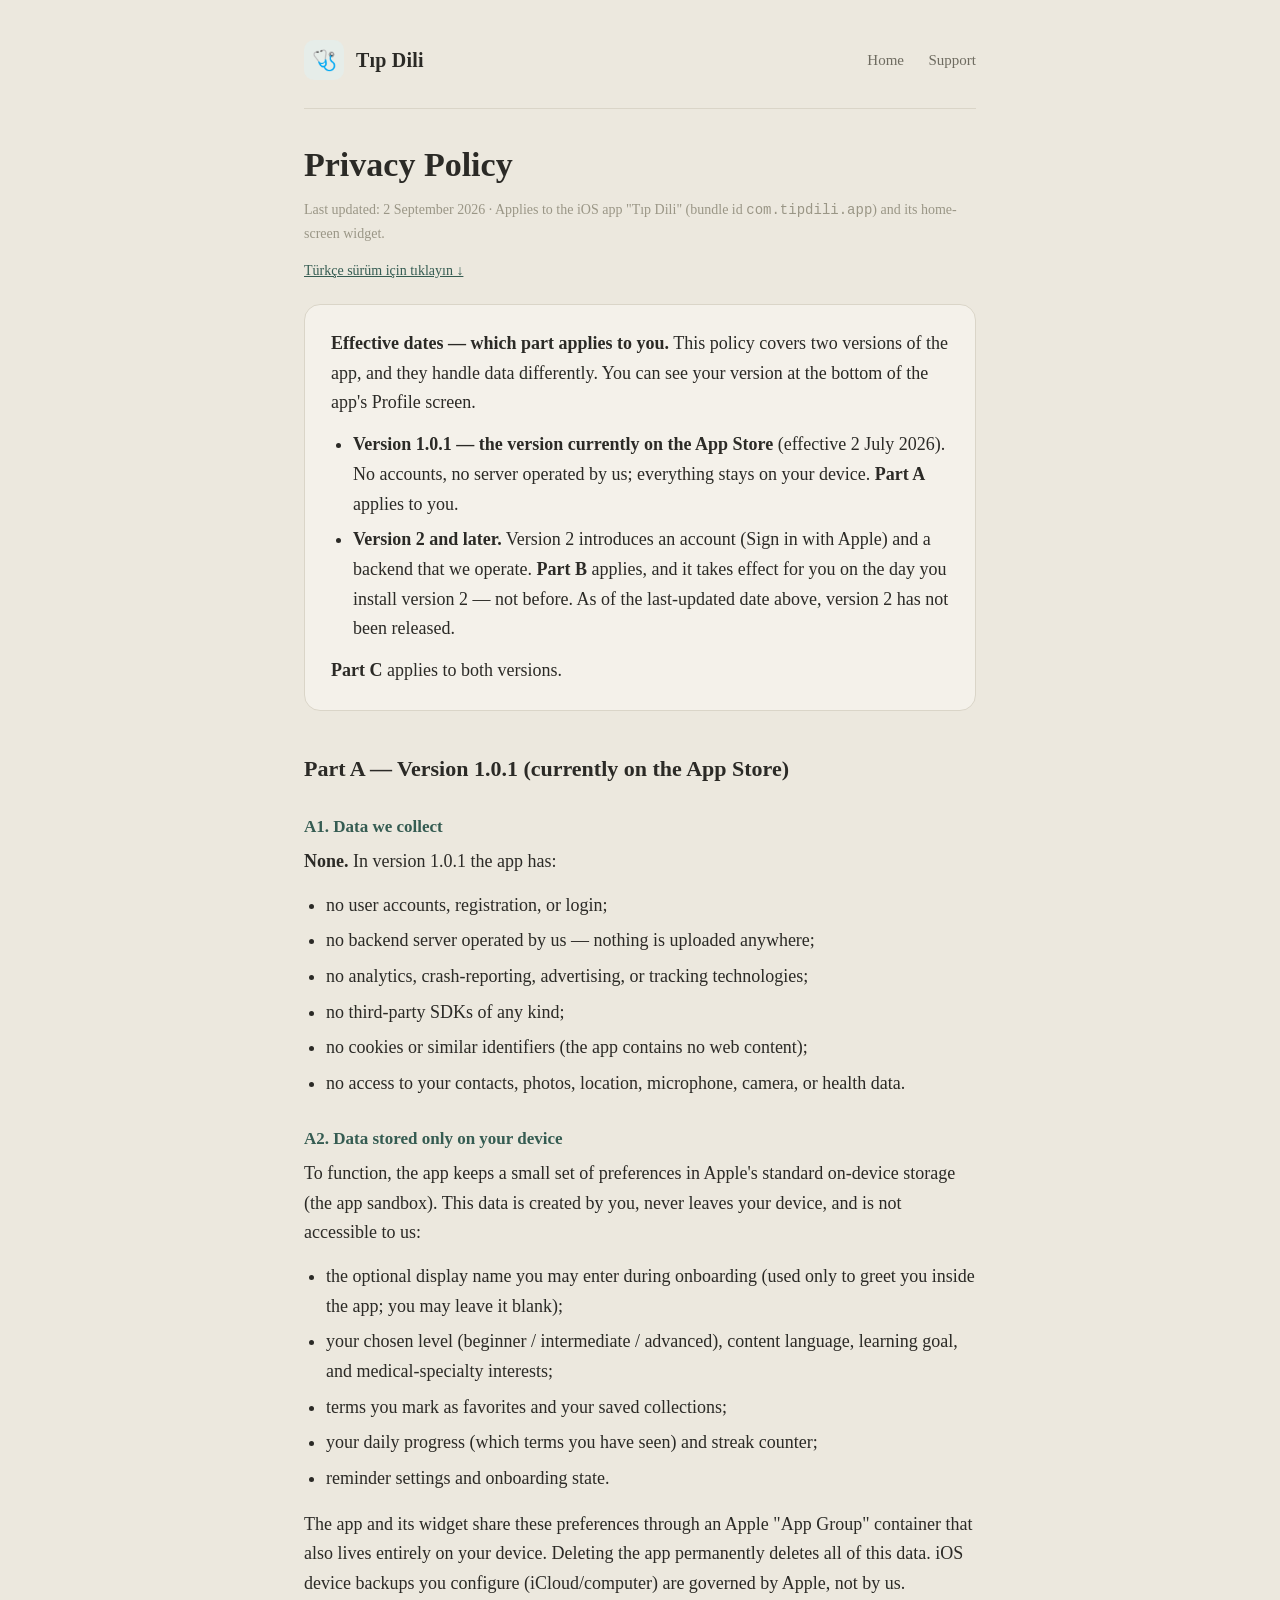
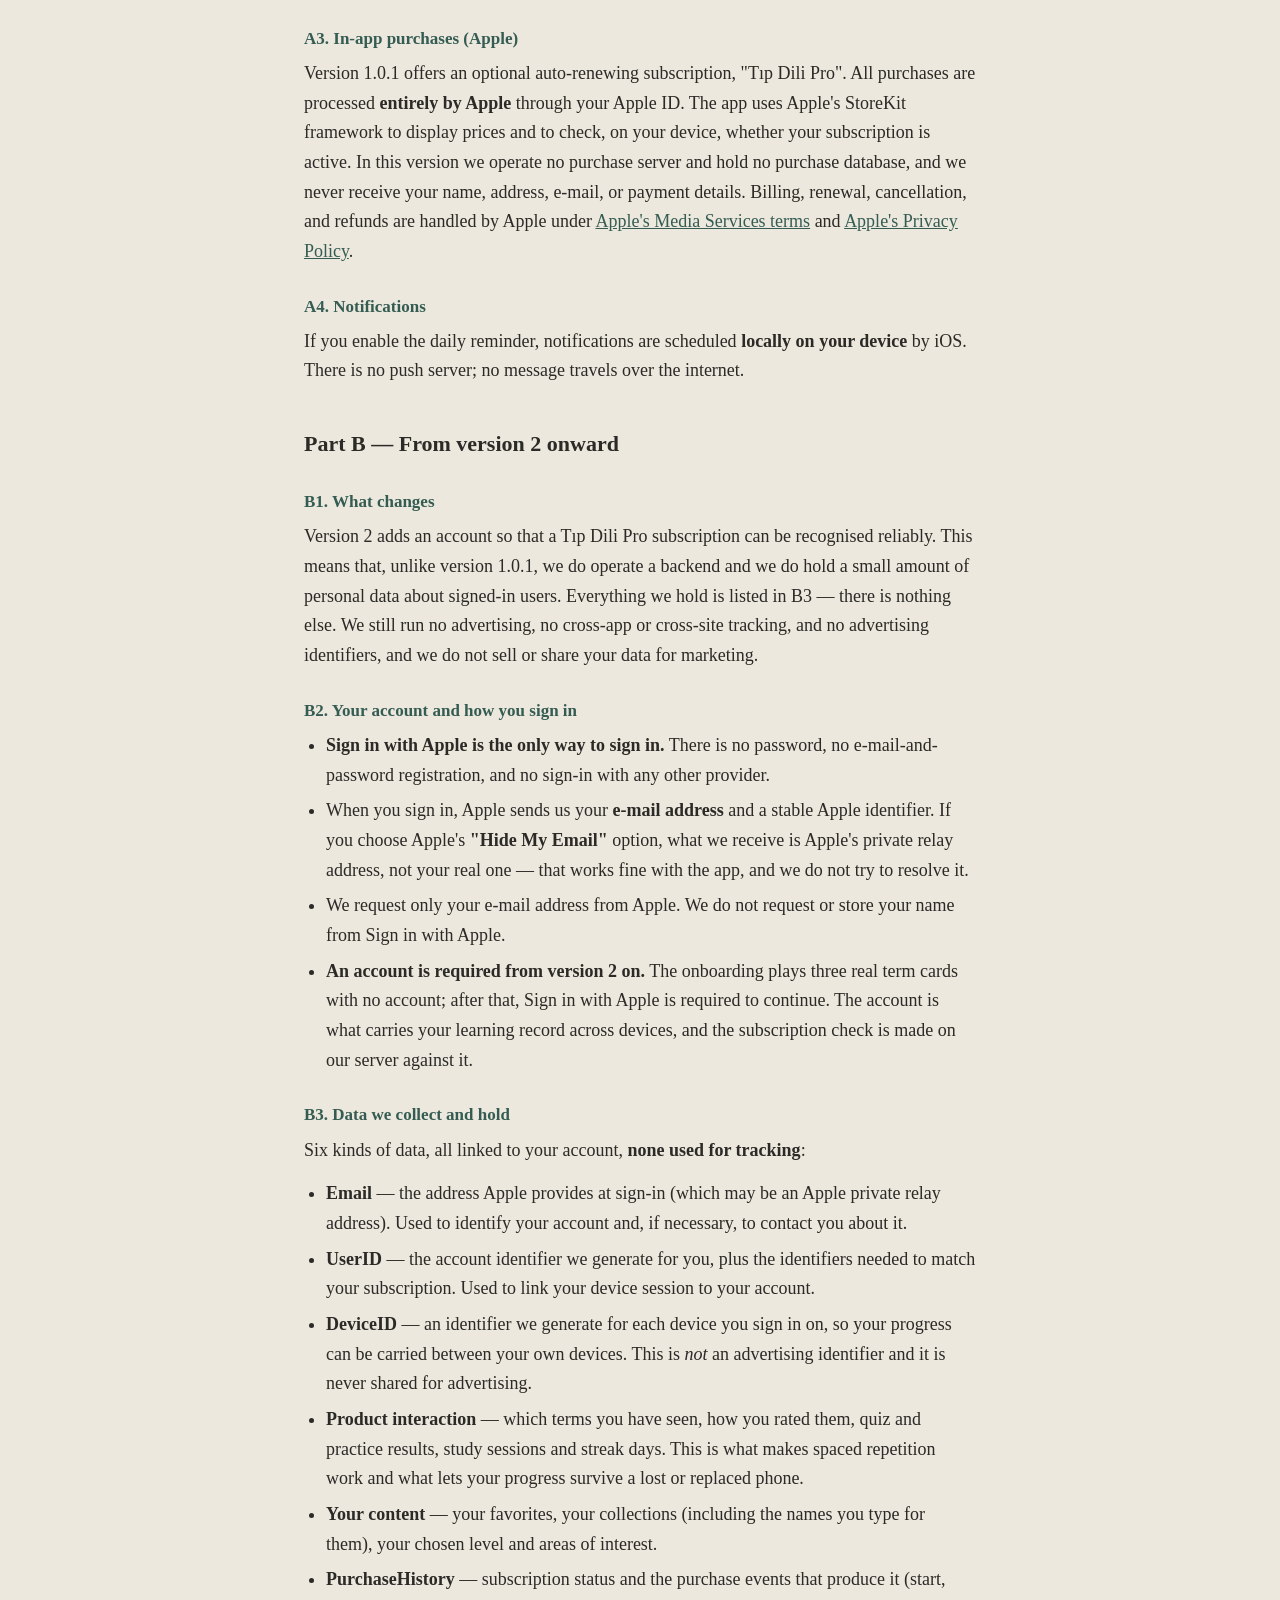
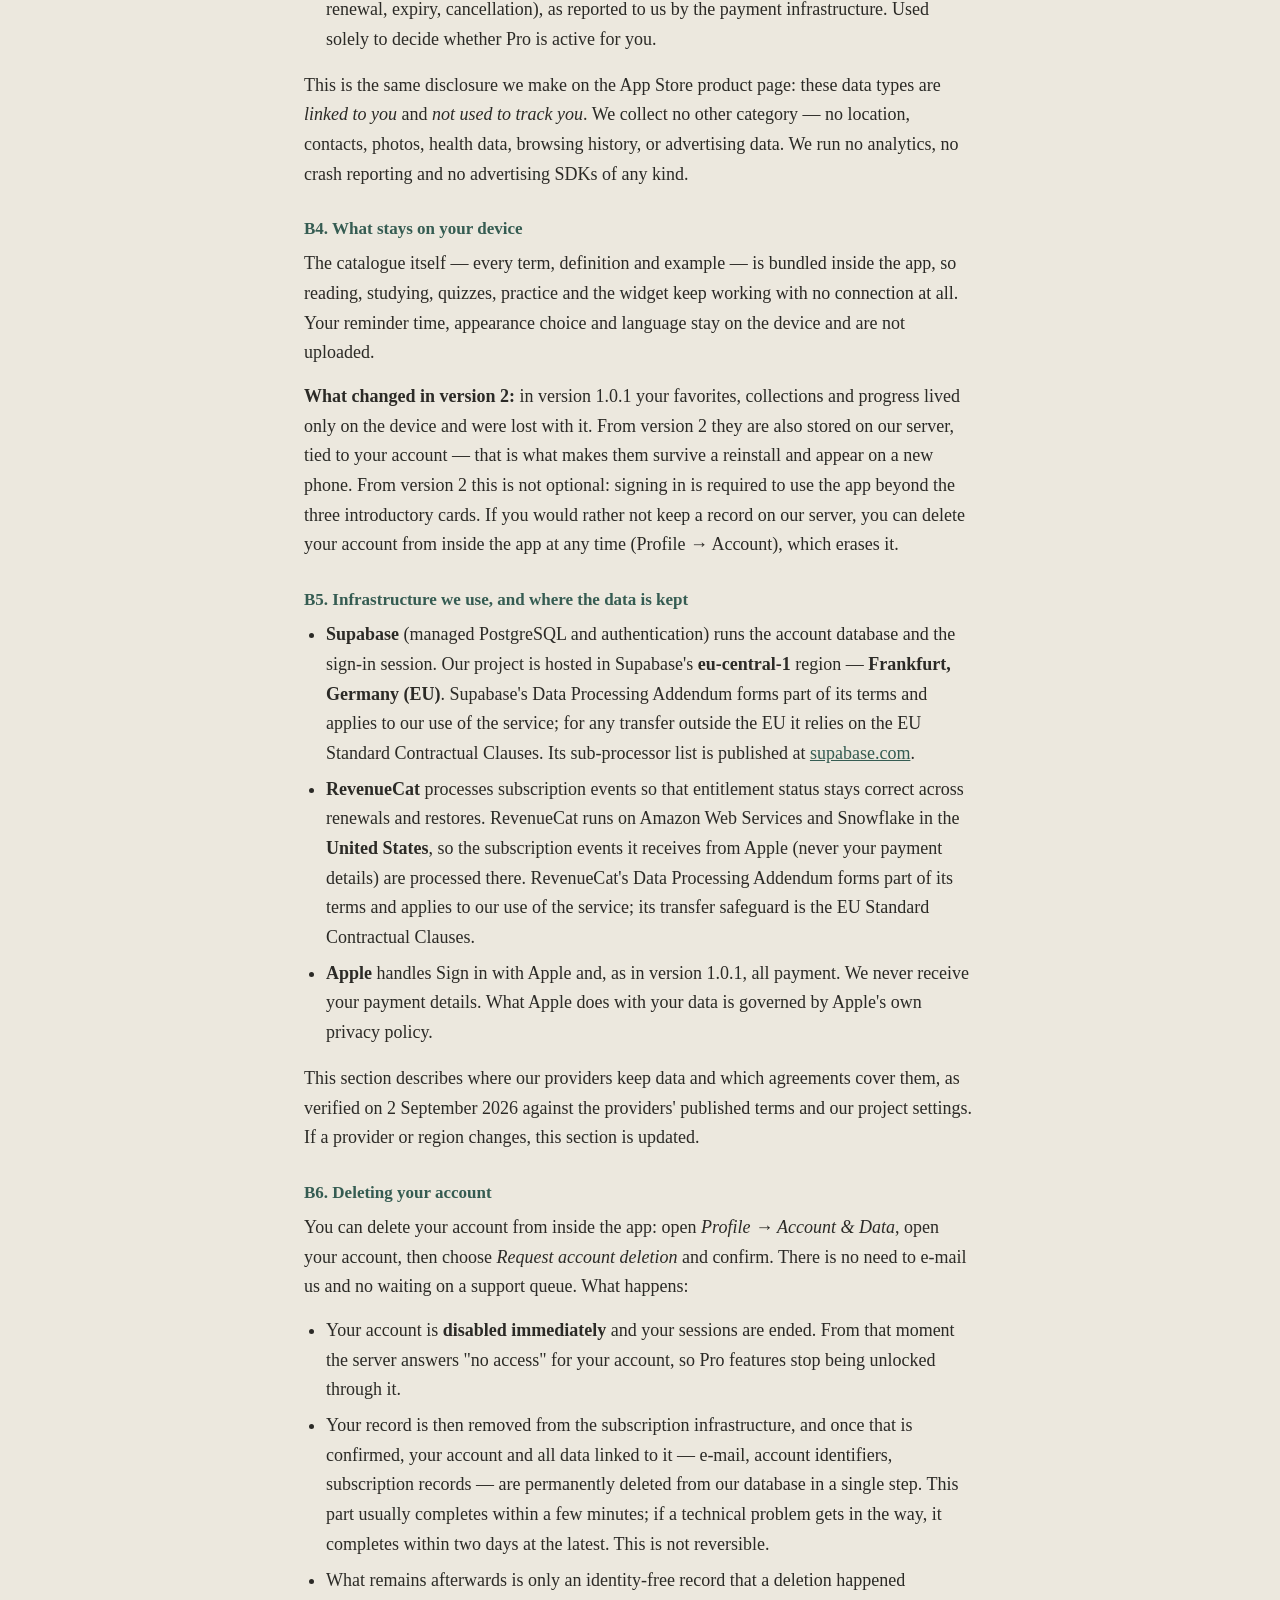
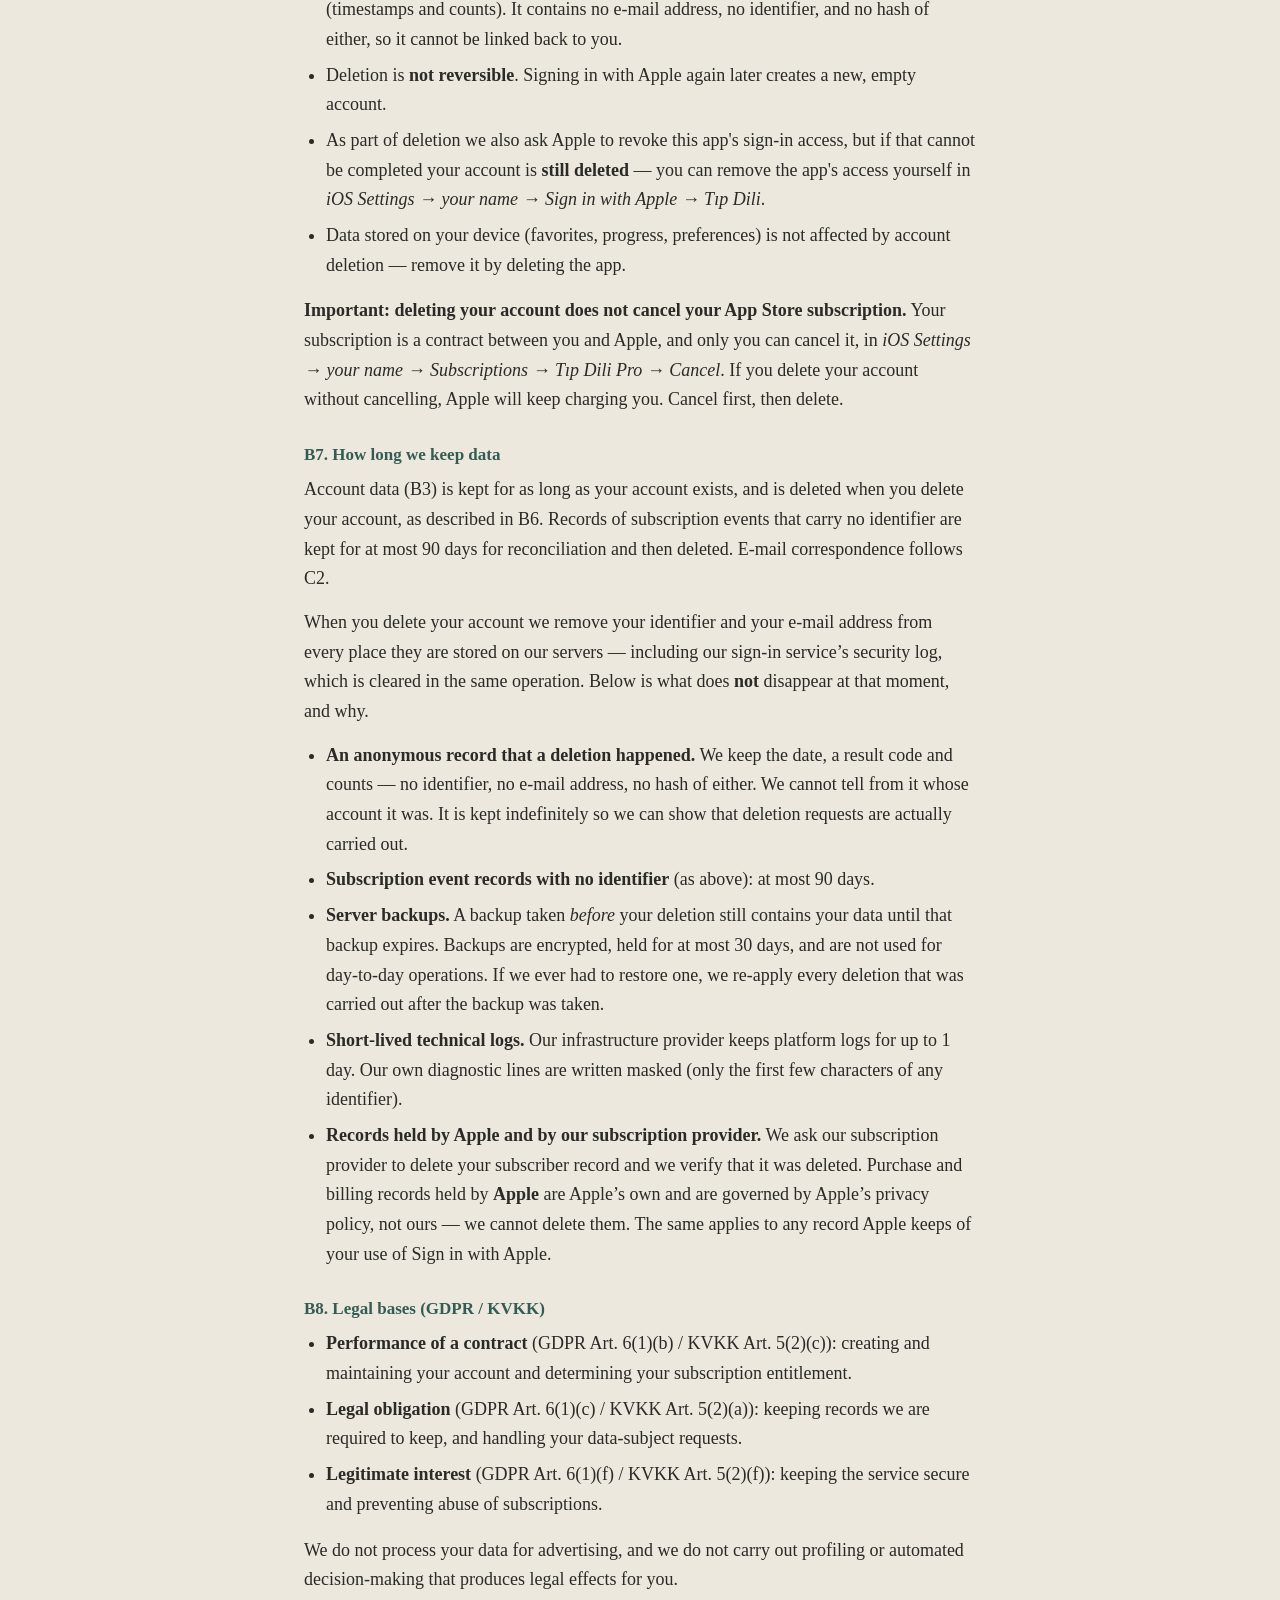
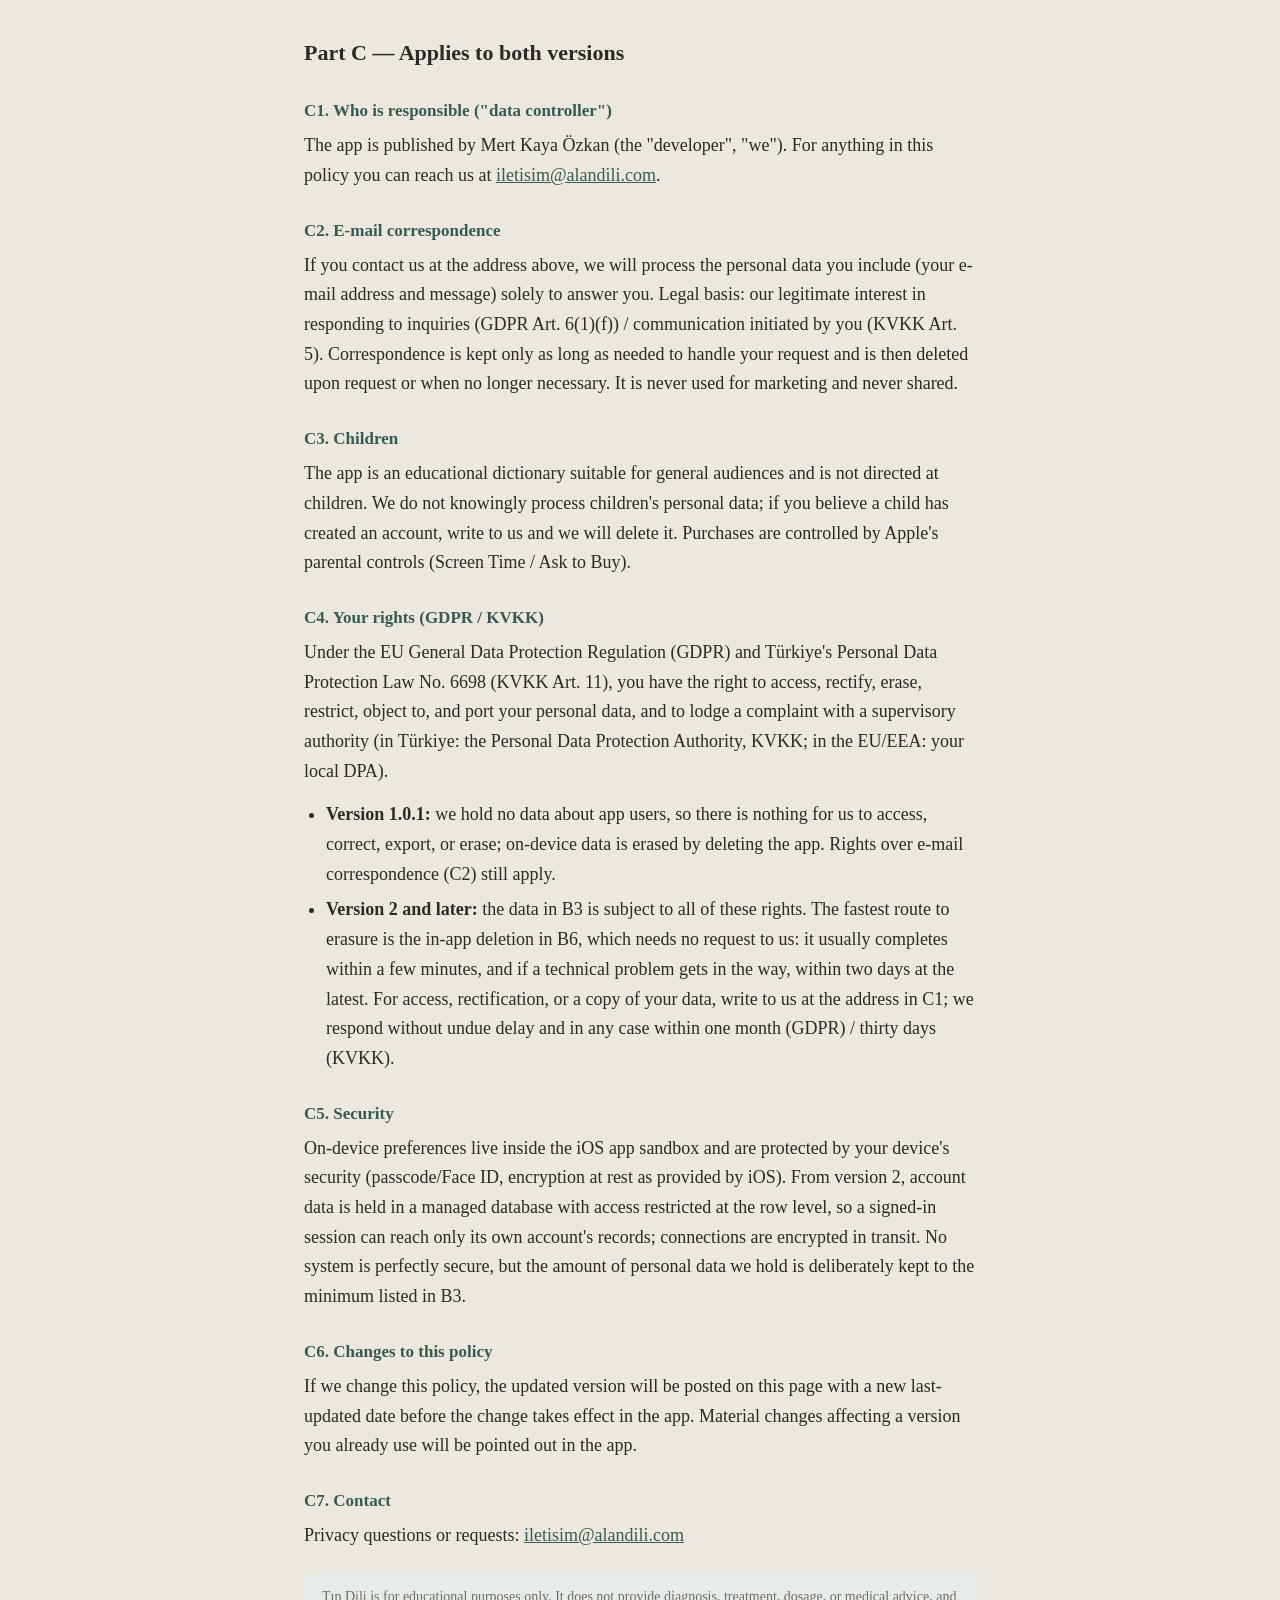
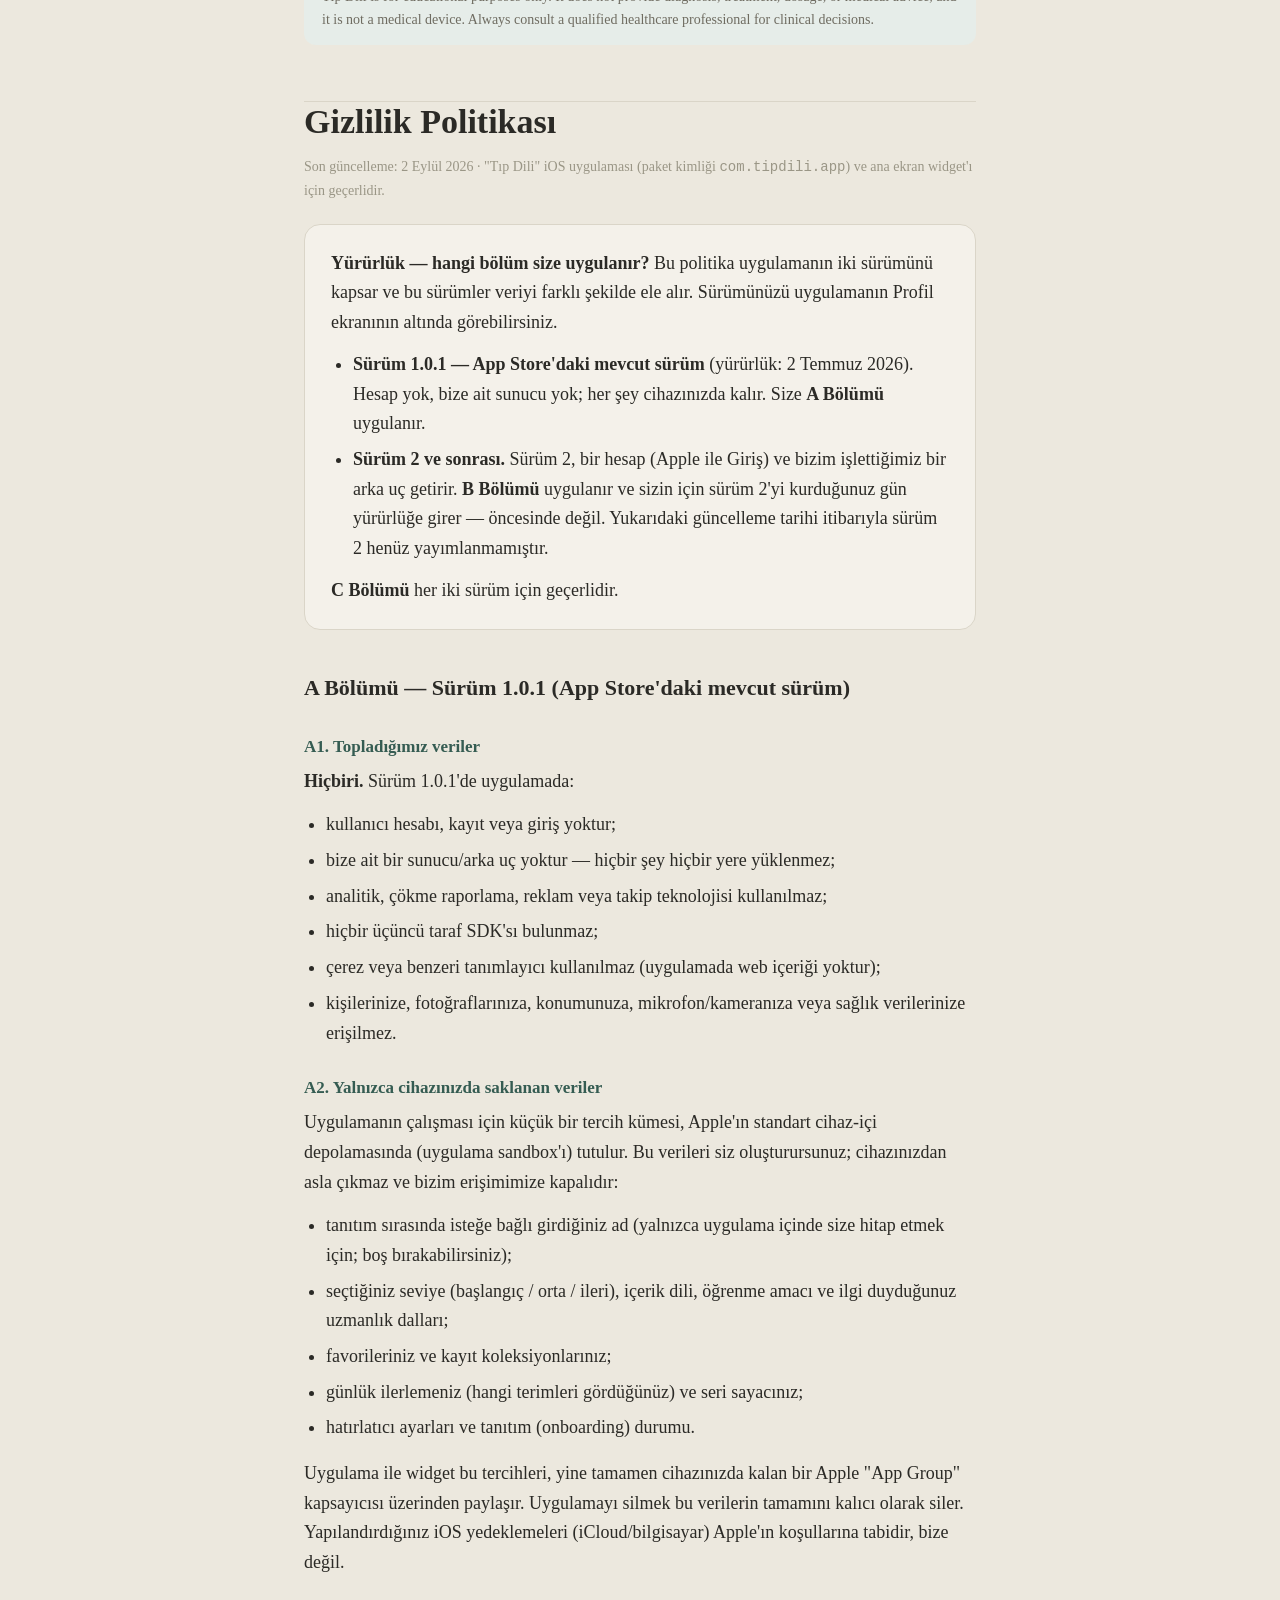
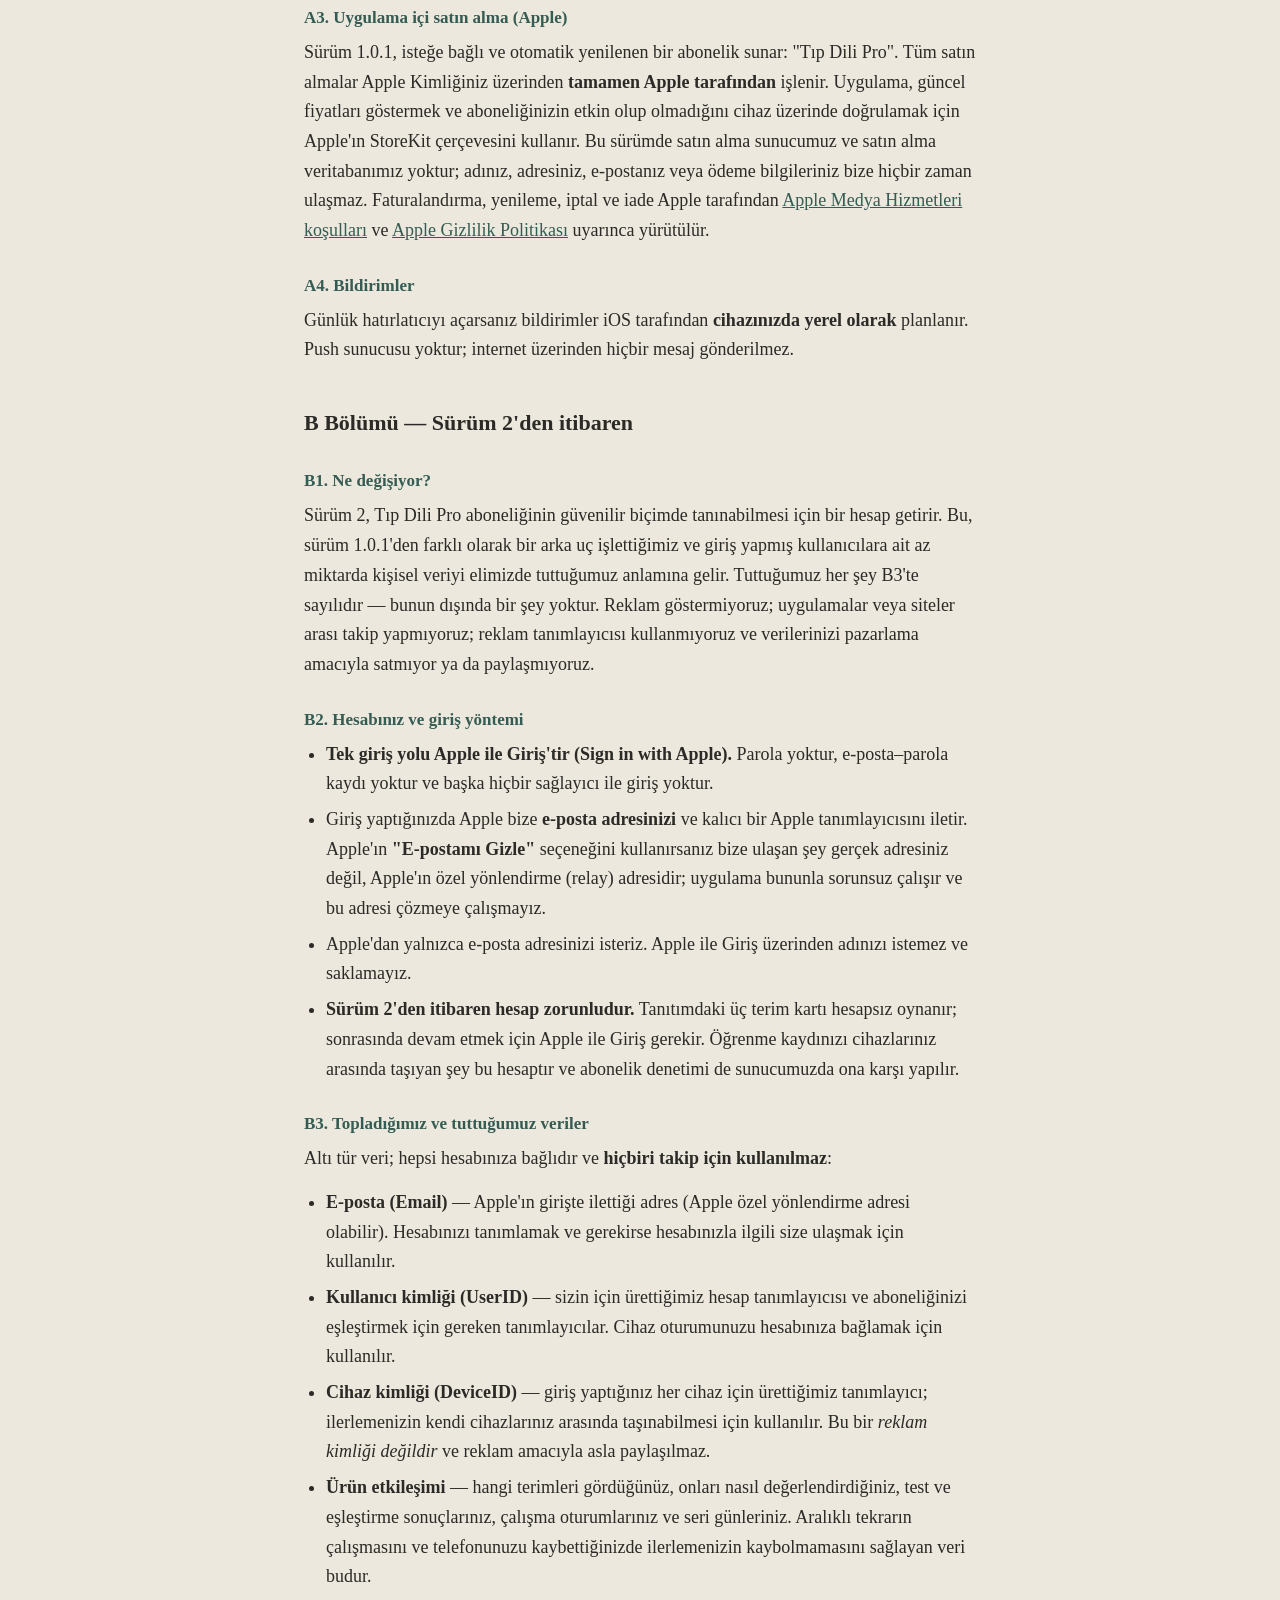
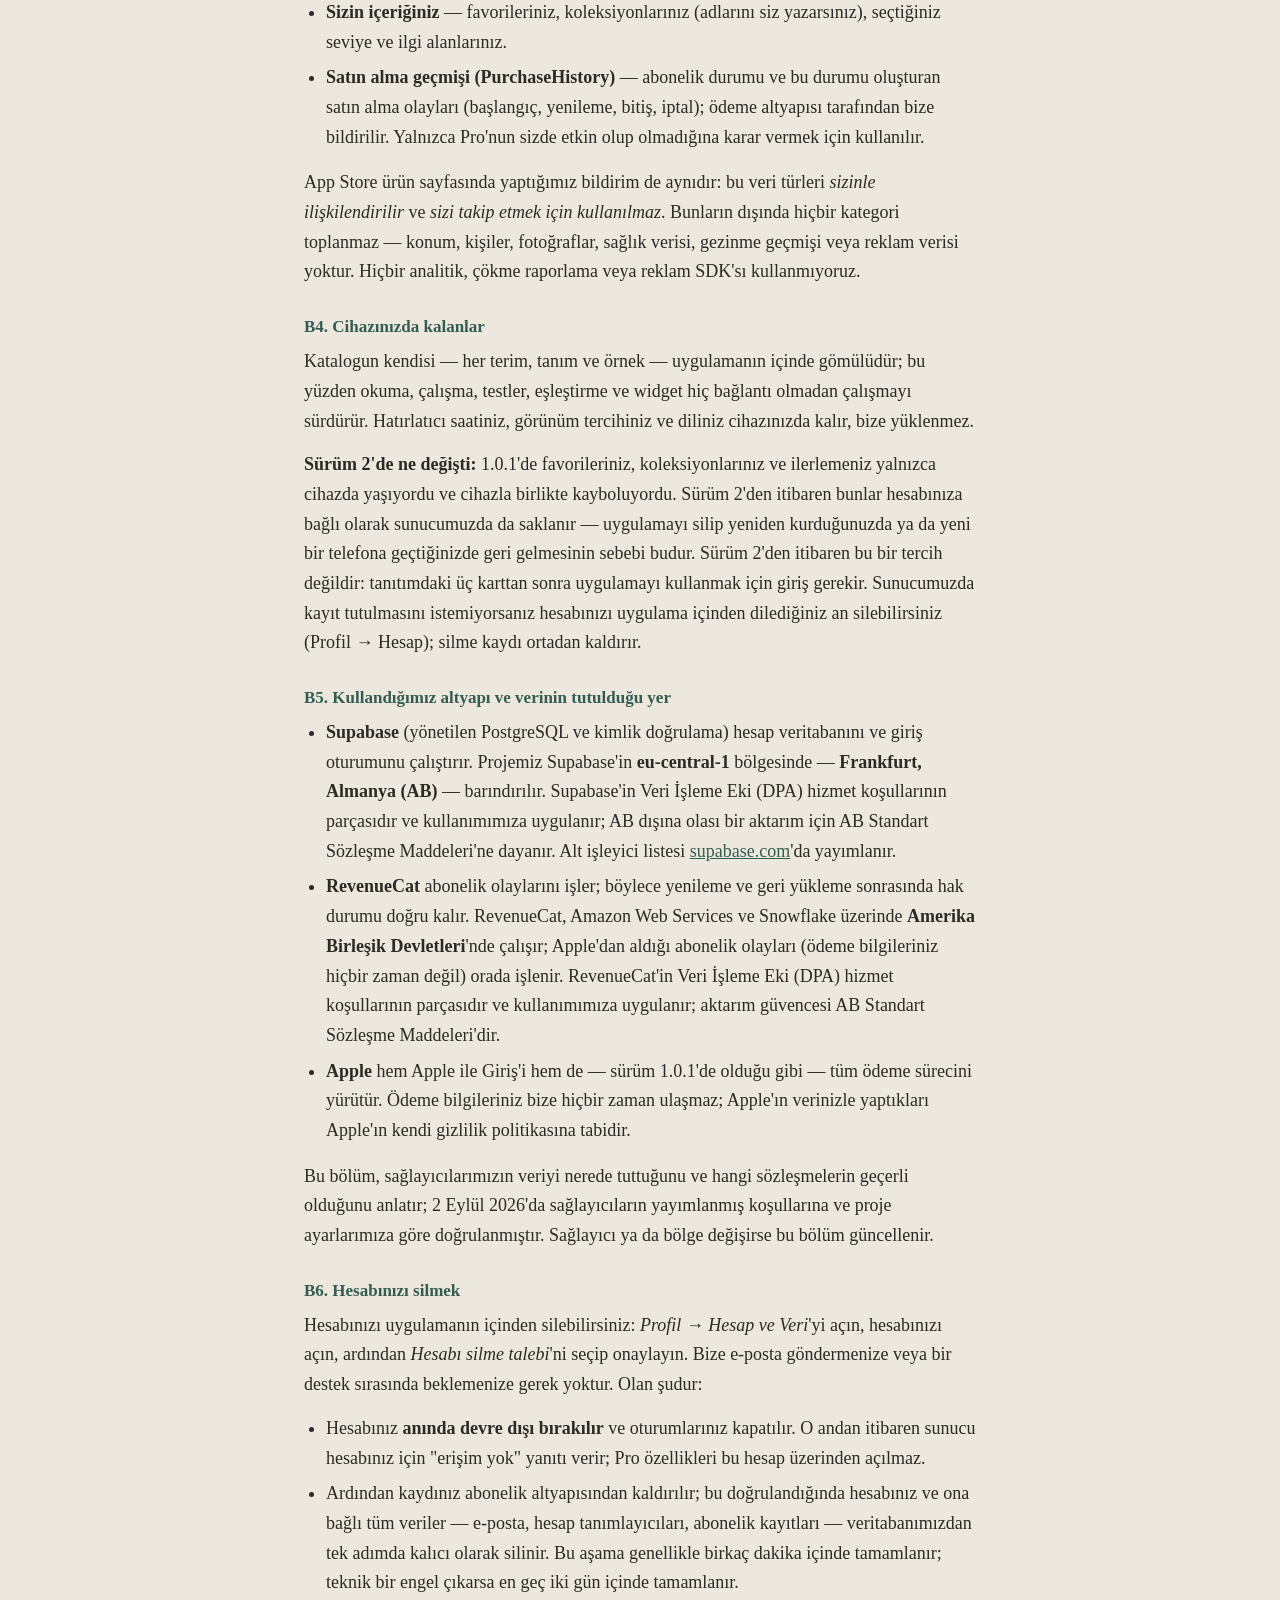
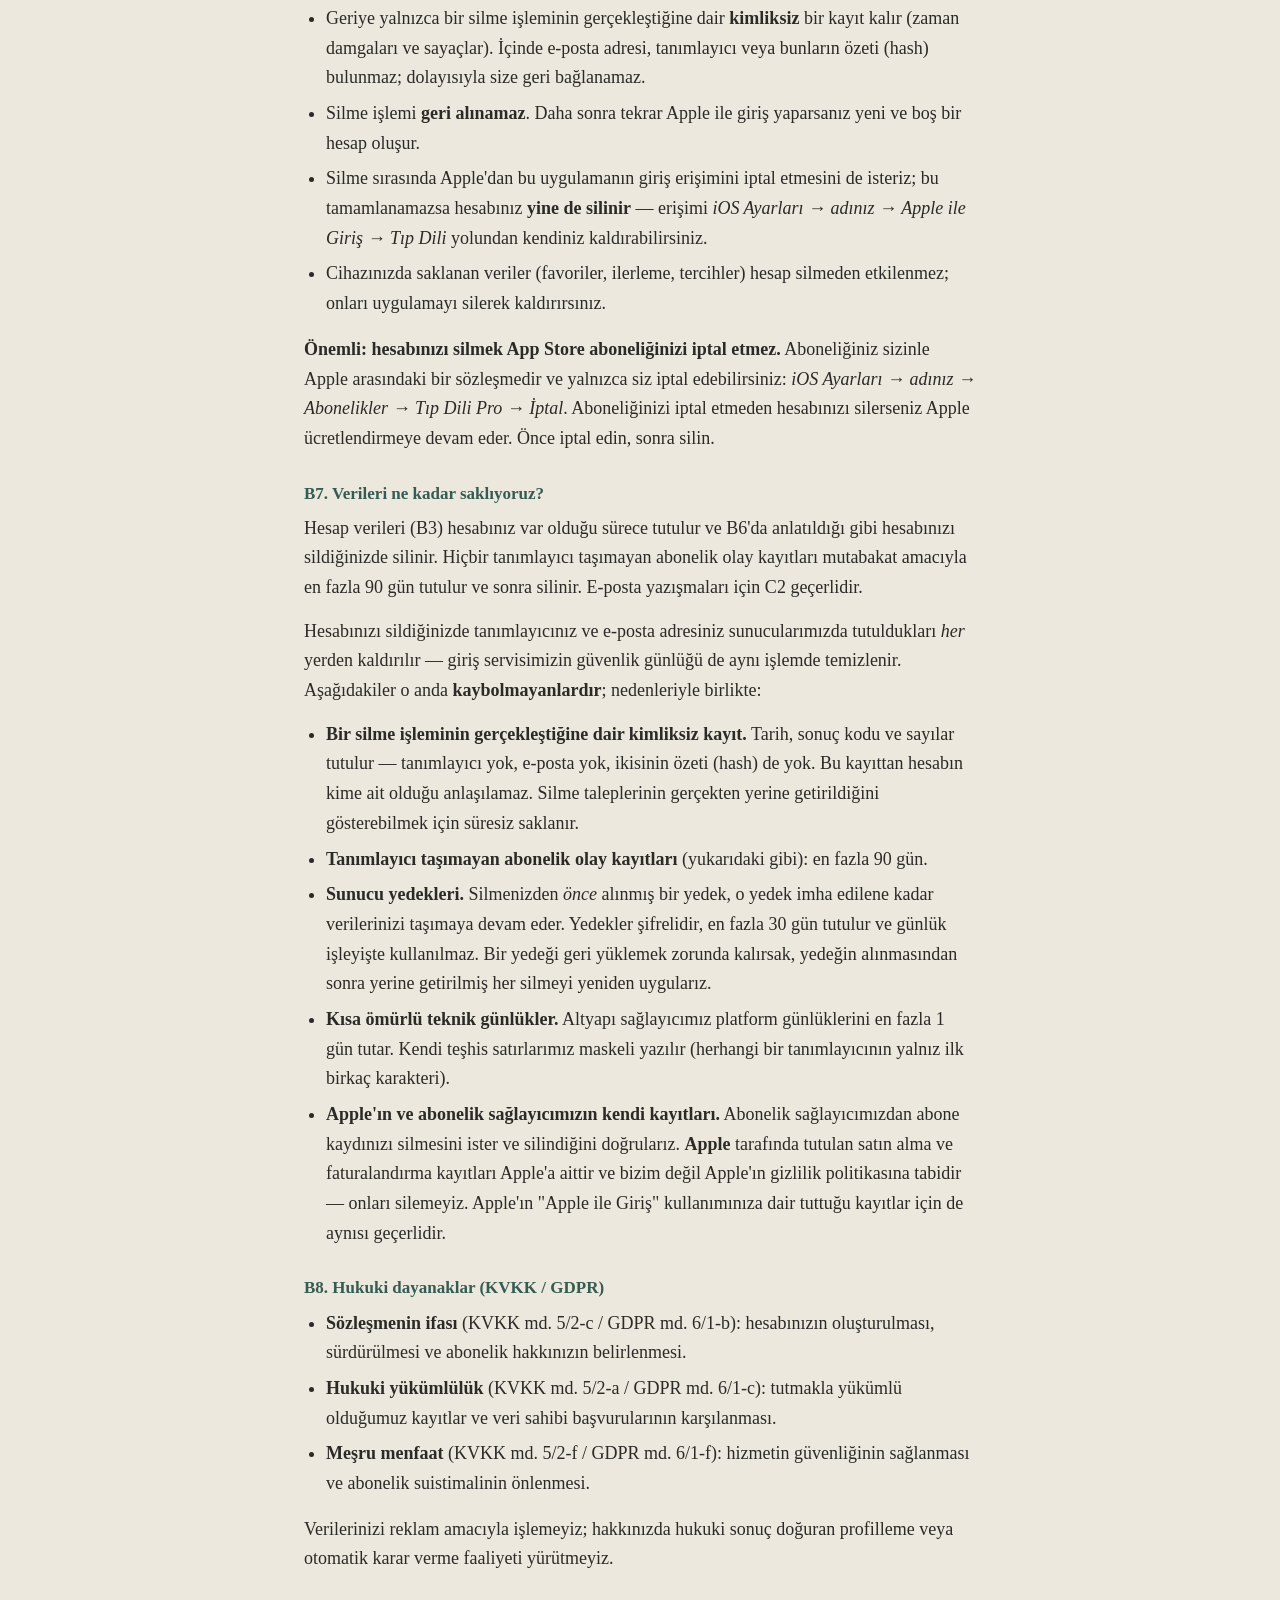
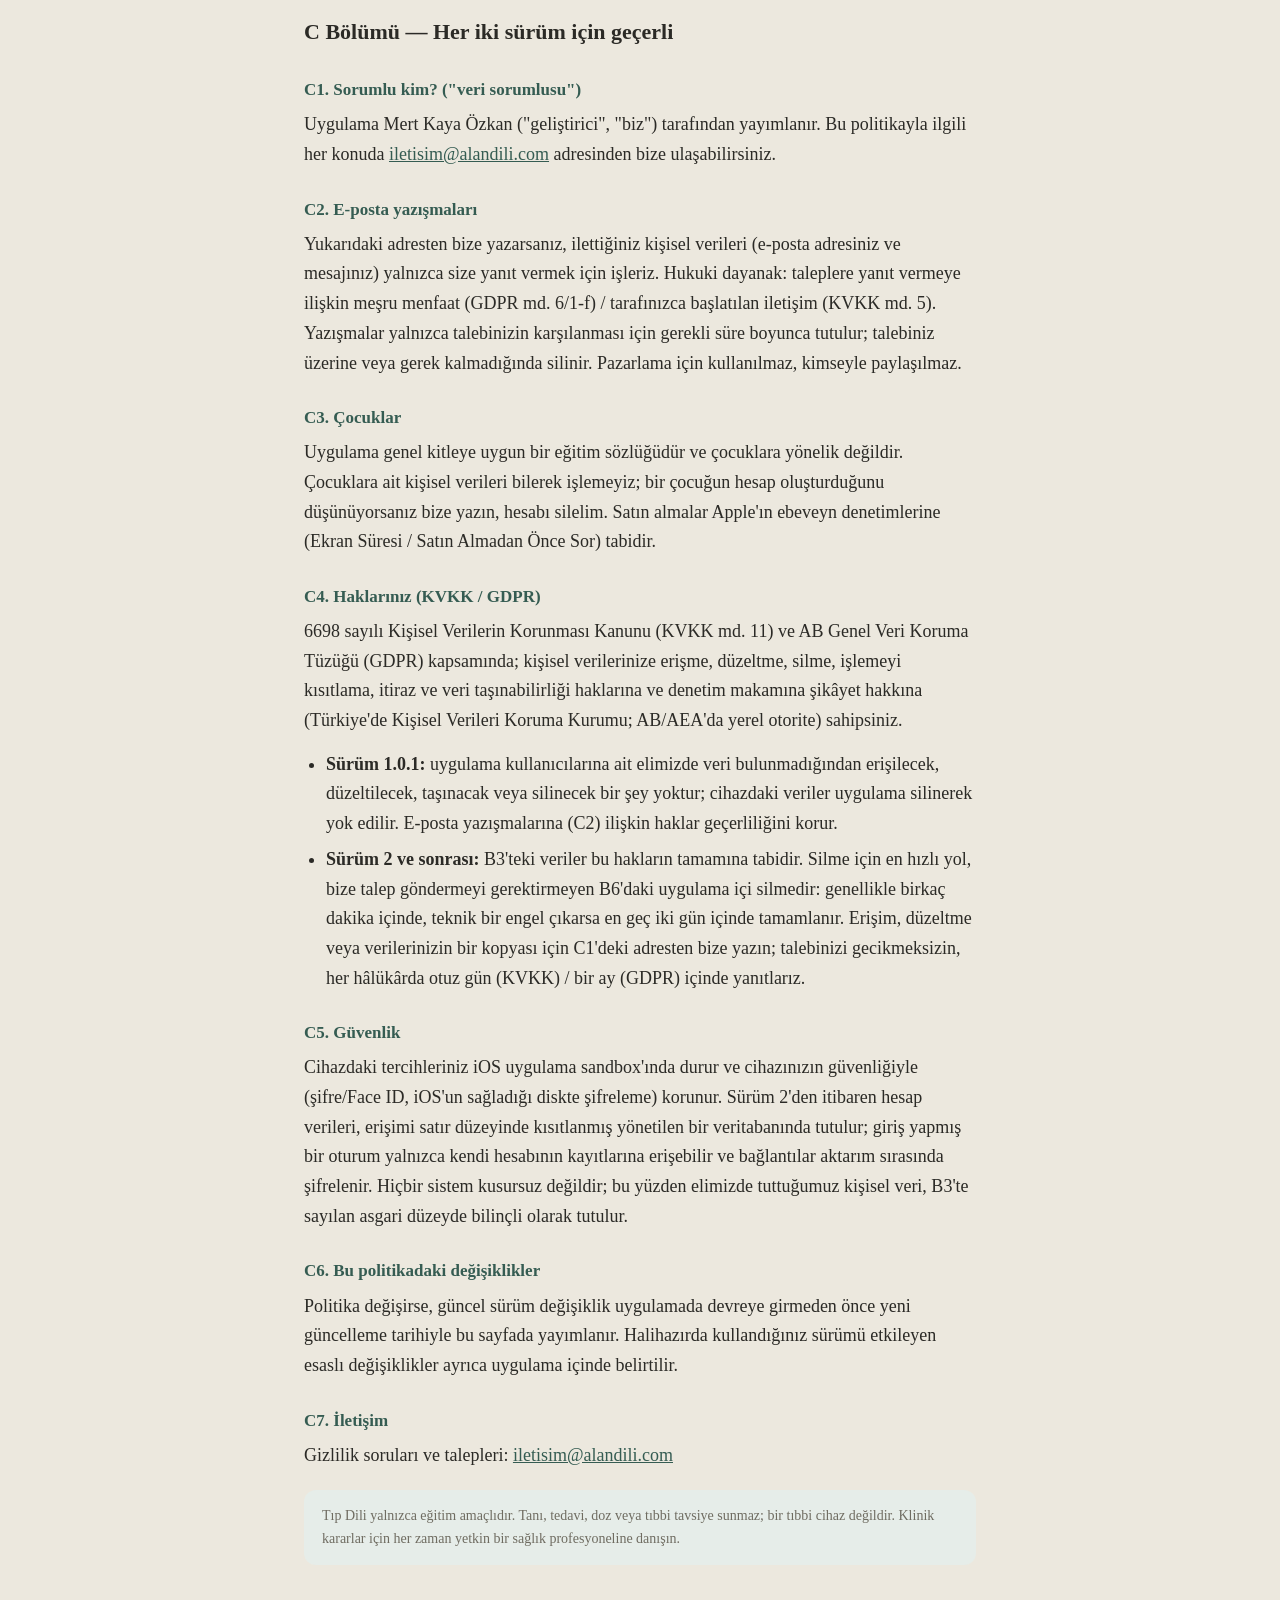
==== commit 9ec1d27b: "gizlilik B5: veri konumu ve DPA'lar gerçek metinle (yer tutucu vaadi kapandı) - Supabase: eu-central" ====
--- a/privacy.html
+++ b/privacy.html
@@ -45,7 +45,7 @@
 
     <!-- ENGLISH -->
     <h1>Privacy Policy</h1>
-    <p class="faint">Last updated: 28 August 2026 · Applies to the iOS app "Tıp Dili" (bundle id <code>com.tipdili.app</code>) and its home-screen widget.</p>
+    <p class="faint">Last updated: 2 September 2026 · Applies to the iOS app "Tıp Dili" (bundle id <code>com.tipdili.app</code>) and its home-screen widget.</p>
     <p class="faint"><a href="#tr">Türkçe sürüm için tıklayın ↓</a></p>
 
     <div class="card">
@@ -166,21 +166,27 @@
       three introductory cards. If you would rather not keep a record on our server, you can delete your
       account from inside the app at any time (Profile → Account), which erases it.</p>
 
-    <h3>B5. Infrastructure we use</h3>
+    <h3>B5. Infrastructure we use, and where the data is kept</h3>
     <ul>
       <li><strong>Supabase</strong> (managed PostgreSQL and authentication) runs the account database
-        and the sign-in session.</li>
+        and the sign-in session. Our project is hosted in Supabase's <strong>eu-central-1</strong> region
+        — <strong>Frankfurt, Germany (EU)</strong>. Supabase's Data Processing Addendum forms part of its
+        terms and applies to our use of the service; for any transfer outside the EU it relies on the
+        EU Standard Contractual Clauses. Its sub-processor list is published at
+        <a href="https://supabase.com/legal/customer-resources/subprocessor-list">supabase.com</a>.</li>
       <li><strong>RevenueCat</strong> processes subscription events so that entitlement status stays
-        correct across renewals and restores.</li>
+        correct across renewals and restores. RevenueCat runs on Amazon Web Services and Snowflake in
+        the <strong>United States</strong>, so the subscription events it receives from Apple (never your
+        payment details) are processed there. RevenueCat's Data Processing Addendum forms part of its
+        terms and applies to our use of the service; its transfer safeguard is the EU Standard
+        Contractual Clauses.</li>
       <li><strong>Apple</strong> handles Sign in with Apple and, as in version 1.0.1, all payment.
-        We never receive your payment details.</li>
-    </ul>
-    <div class="note">
-      Where this data is stored geographically, and the data-processing agreements covering these
-      providers, are being finalised. We will publish those details on this page before version 2 is
-      released. Until they appear here, treat this section as naming the technology we use, not as a
-      statement about data location or international transfers.
-    </div>
+        We never receive your payment details. What Apple does with your data is governed by Apple's own
+        privacy policy.</li>
+    </ul>
+    <p>This section describes where our providers keep data and which agreements cover them, as verified
+      on 2 September 2026 against the providers' published terms and our project settings. If a provider
+      or region changes, this section is updated.</p>
 
     <h3>B6. Deleting your account</h3>
     <p>You can delete your account from inside the app: open <em>Profile → Account &amp; Data</em>, open
@@ -314,7 +320,7 @@
 
     <!-- TÜRKÇE -->
     <h1 id="tr">Gizlilik Politikası</h1>
-    <p class="faint">Son güncelleme: 28 Ağustos 2026 · "Tıp Dili" iOS uygulaması (paket kimliği <code>com.tipdili.app</code>) ve ana ekran widget'ı için geçerlidir.</p>
+    <p class="faint">Son güncelleme: 2 Eylül 2026 · "Tıp Dili" iOS uygulaması (paket kimliği <code>com.tipdili.app</code>) ve ana ekran widget'ı için geçerlidir.</p>
 
     <div class="card">
       <p class="u-mb12"><strong>Yürürlük — hangi bölüm size uygulanır?</strong> Bu politika
@@ -438,21 +444,28 @@
       kayıt tutulmasını istemiyorsanız hesabınızı uygulama içinden dilediğiniz an silebilirsiniz
       (Profil → Hesap); silme kaydı ortadan kaldırır.</p>
 
-    <h3>B5. Kullandığımız altyapı</h3>
+    <h3>B5. Kullandığımız altyapı ve verinin tutulduğu yer</h3>
     <ul>
       <li><strong>Supabase</strong> (yönetilen PostgreSQL ve kimlik doğrulama) hesap veritabanını ve
-        giriş oturumunu çalıştırır.</li>
+        giriş oturumunu çalıştırır. Projemiz Supabase'in <strong>eu-central-1</strong> bölgesinde —
+        <strong>Frankfurt, Almanya (AB)</strong> — barındırılır. Supabase'in Veri İşleme Eki (DPA) hizmet
+        koşullarının parçasıdır ve kullanımımıza uygulanır; AB dışına olası bir aktarım için AB Standart
+        Sözleşme Maddeleri'ne dayanır. Alt işleyici listesi
+        <a href="https://supabase.com/legal/customer-resources/subprocessor-list">supabase.com</a>'da
+        yayımlanır.</li>
       <li><strong>RevenueCat</strong> abonelik olaylarını işler; böylece yenileme ve geri yükleme
-        sonrasında hak durumu doğru kalır.</li>
+        sonrasında hak durumu doğru kalır. RevenueCat, Amazon Web Services ve Snowflake üzerinde
+        <strong>Amerika Birleşik Devletleri</strong>'nde çalışır; Apple'dan aldığı abonelik olayları
+        (ödeme bilgileriniz hiçbir zaman değil) orada işlenir. RevenueCat'in Veri İşleme Eki (DPA) hizmet
+        koşullarının parçasıdır ve kullanımımıza uygulanır; aktarım güvencesi AB Standart Sözleşme
+        Maddeleri'dir.</li>
       <li><strong>Apple</strong> hem Apple ile Giriş'i hem de — sürüm 1.0.1'de olduğu gibi — tüm ödeme
-        sürecini yürütür. Ödeme bilgileriniz bize hiçbir zaman ulaşmaz.</li>
-    </ul>
-    <div class="note">
-      Bu verinin coğrafi olarak nerede saklandığı ve bu sağlayıcıları kapsayan veri işleme
-      sözleşmeleri henüz kesinleştirilmektedir. Bu ayrıntıları, sürüm 2 yayımlanmadan önce bu sayfada
-      yayımlayacağız. Bu bilgiler burada görünene kadar bu bölümü, kullandığımız teknolojinin adı
-      olarak okuyun; veri konumu veya yurt dışına aktarım hakkında bir beyan olarak değil.
-    </div>
+        sürecini yürütür. Ödeme bilgileriniz bize hiçbir zaman ulaşmaz; Apple'ın verinizle yaptıkları
+        Apple'ın kendi gizlilik politikasına tabidir.</li>
+    </ul>
+    <p>Bu bölüm, sağlayıcılarımızın veriyi nerede tuttuğunu ve hangi sözleşmelerin geçerli olduğunu
+      anlatır; 2 Eylül 2026'da sağlayıcıların yayımlanmış koşullarına ve proje ayarlarımıza göre
+      doğrulanmıştır. Sağlayıcı ya da bölge değişirse bu bölüm güncellenir.</p>
 
     <h3>B6. Hesabınızı silmek</h3>
     <p>Hesabınızı uygulamanın içinden silebilirsiniz: <em>Profil → Hesap ve Veri</em>'yi açın, hesabınızı
